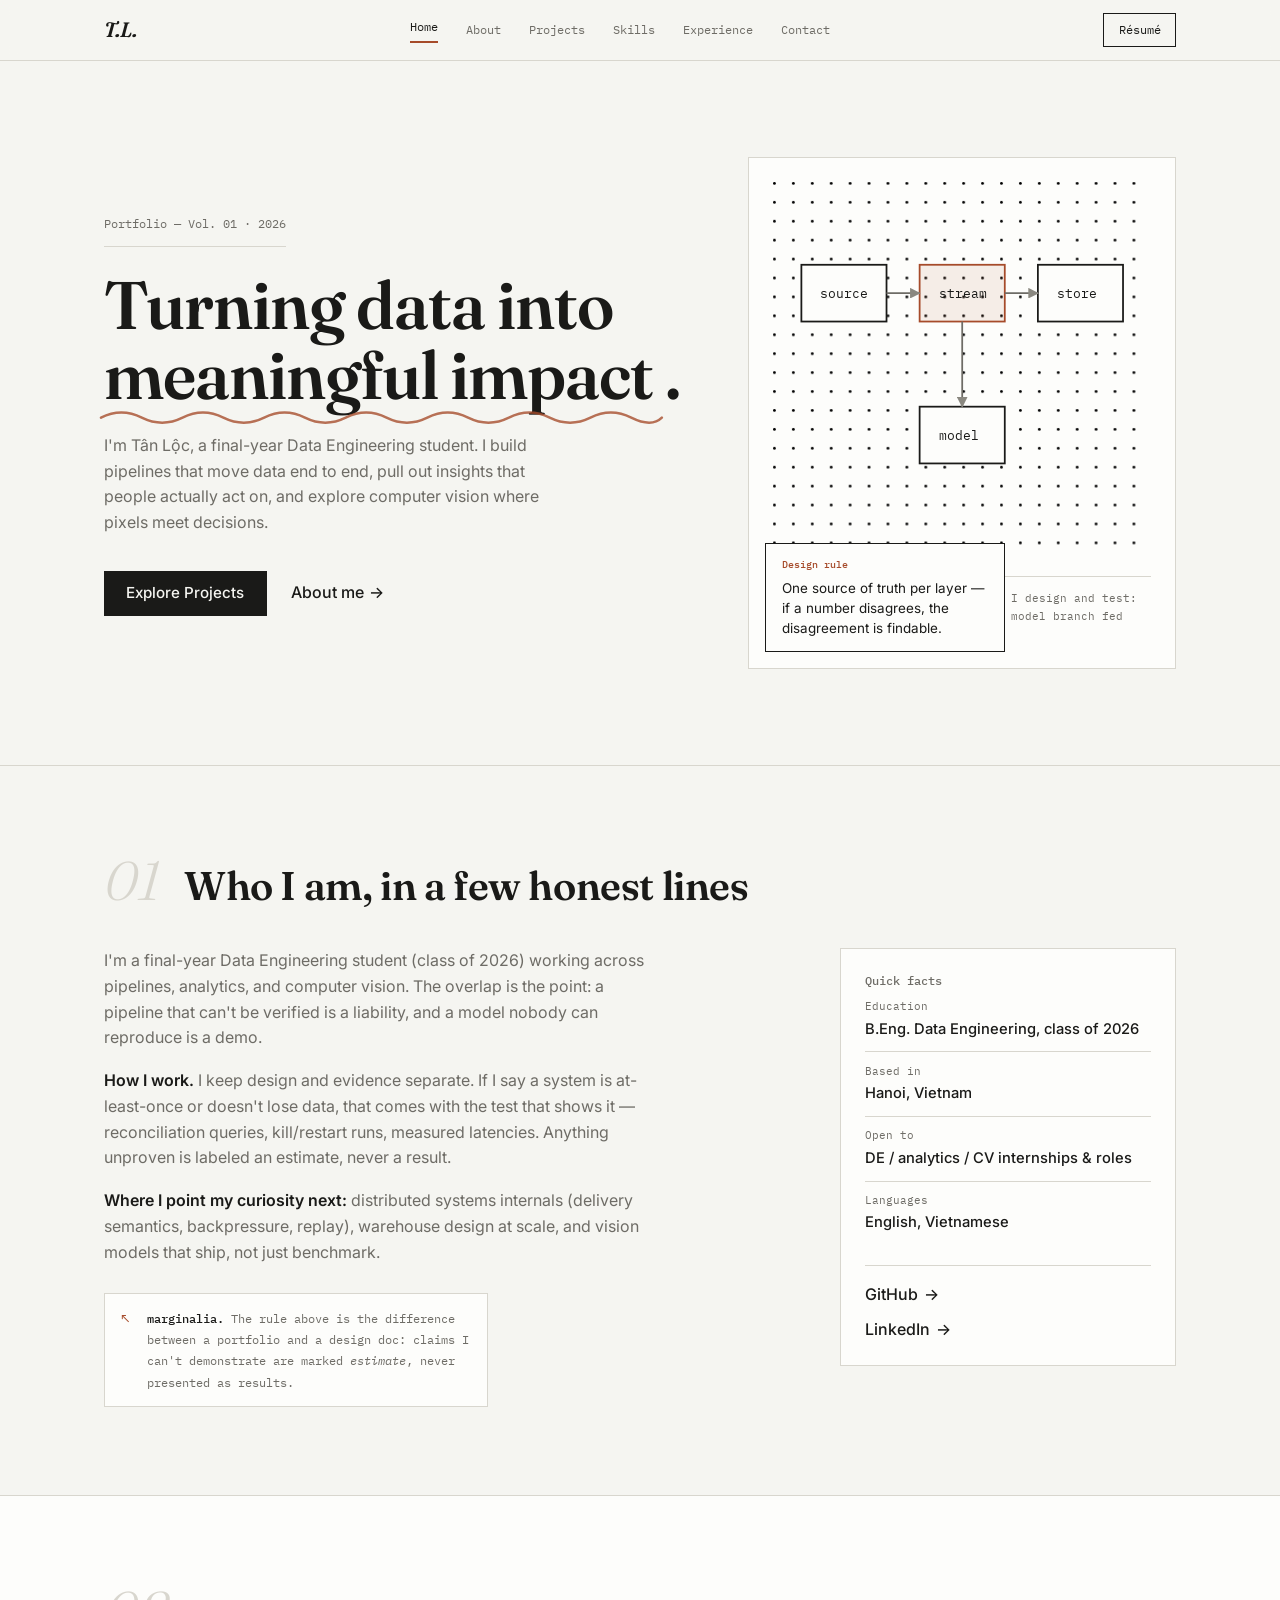
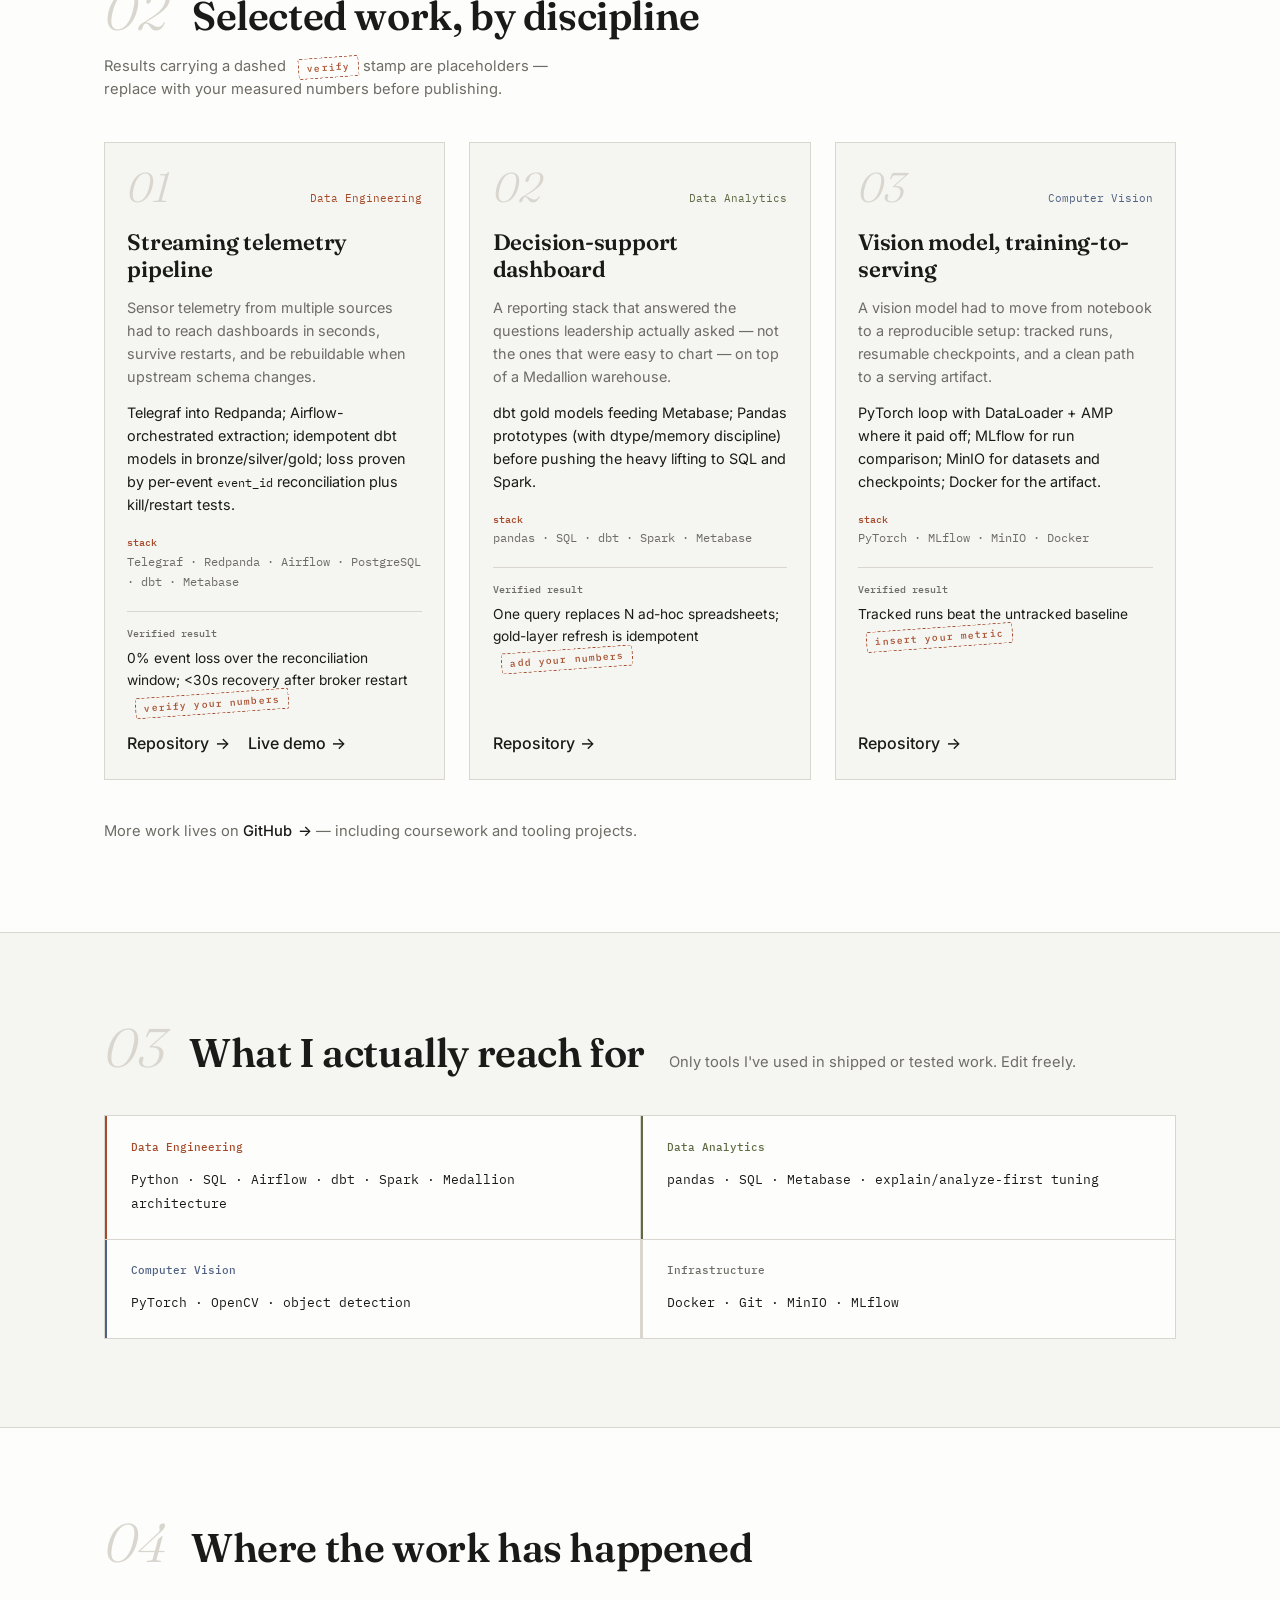
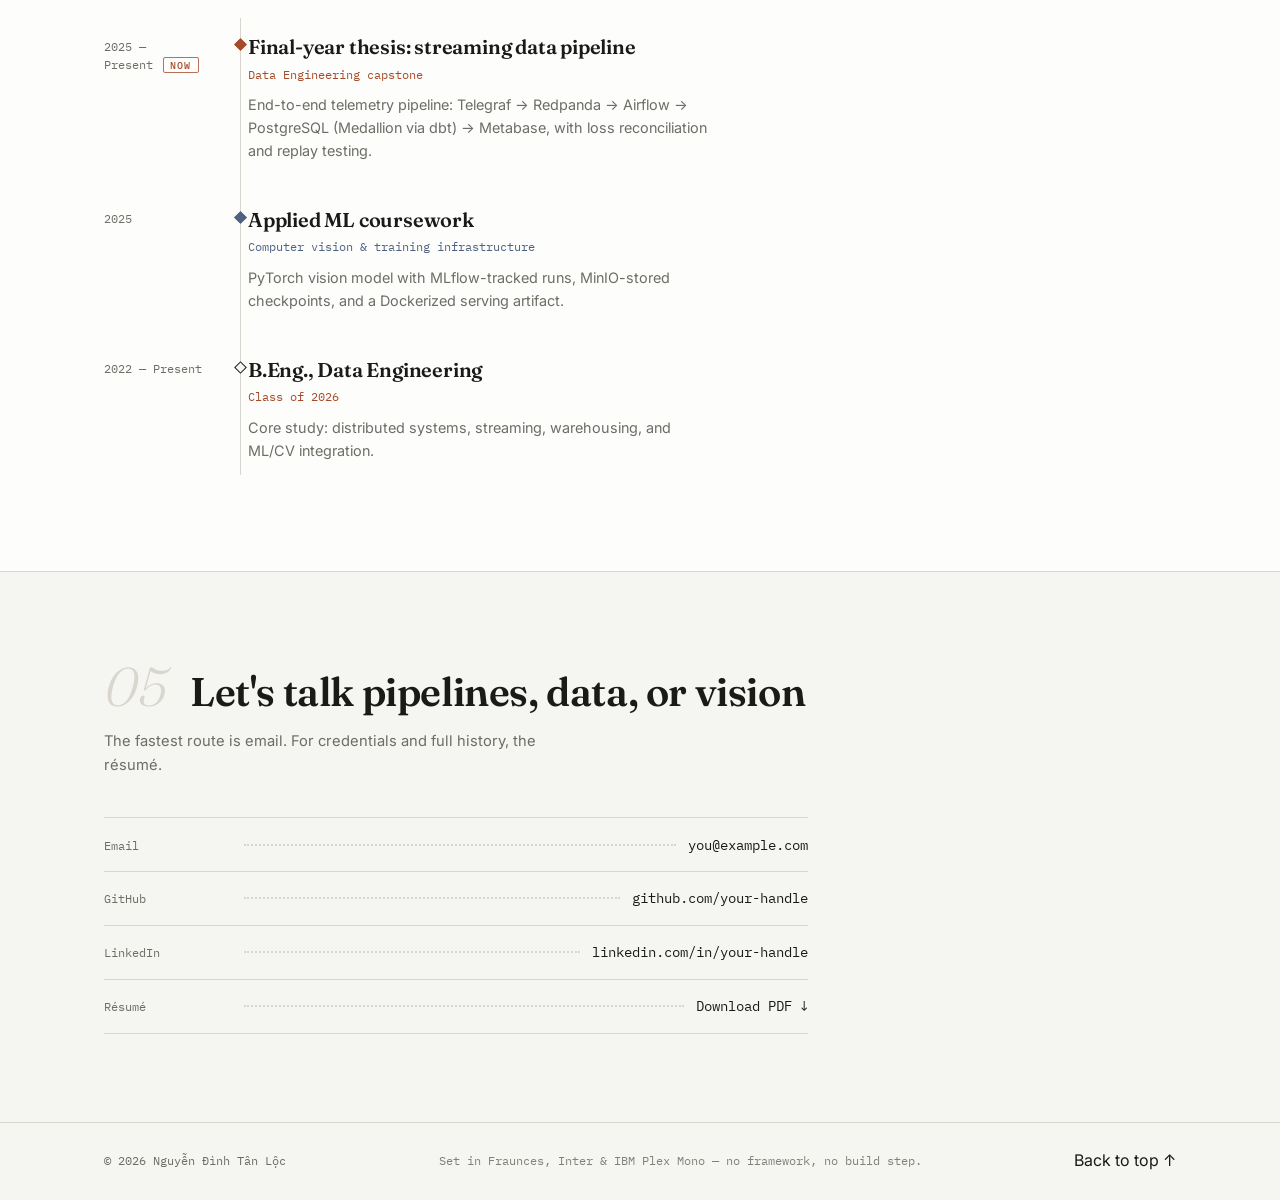
==== index.html @ 0a481ecb "Portfolio v1" ====
<!doctype html>
<html lang="en">
<head>
  <meta charset="utf-8">
  <meta name="viewport" content="width=device-width, initial-scale=1">
  <title>Tân Lộc — Data Engineering · Analytics · Computer Vision</title>
  <meta name="description" content="Nguyễn Đình Tân Lộc — final-year Data Engineering student building streaming pipelines, analytics, and computer-vision work. Selected projects, capabilities, and contact.">
  <meta property="og:title" content="Tân Lộc — Data Engineering · Analytics · Computer Vision">
  <meta property="og:description" content="Final-year Data Engineering portfolio: streaming pipelines, analytics, computer vision.">
  <meta property="og:type" content="website">
  <meta name="theme-color" content="#F4F4F0">
  <!-- canonical + real OG URL: add once deployed at the final domain -->
  <link rel="preconnect" href="https://fonts.googleapis.com">
  <link rel="preconnect" href="https://fonts.gstatic.com" crossorigin>
  <link href="https://fonts.googleapis.com/css2?family=Fraunces:ital,opsz,wght@0,9..144,400;0,9..144,600;1,9..144,400&family=Inter:wght@400;500&family=IBM+Plex+Mono:ital,wght@0,400;0,500;1,400&display=swap" rel="stylesheet">
  <link rel="stylesheet" href="styles.css">
</head>
<body>
  <a class="skip" href="#home">Skip to content</a>

  <!-- ============ NAV ============ -->
  <header class="nav" id="top">
    <div class="nav-inner">
      <a class="monogram" href="#home">T.L.</a>
      <button class="nav-toggle" aria-expanded="false" aria-controls="nav-menu" aria-label="Menu">
        <span class="nav-toggle-bar"></span>
        <span class="nav-toggle-bar"></span>
      </button>
      <nav id="nav-menu" aria-label="Primary">
        <a href="#home" class="nav-link is-active" data-spy>Home</a>
        <a href="#about" class="nav-link" data-spy>About</a>
        <a href="#projects" class="nav-link" data-spy>Projects</a>
        <a href="#skills" class="nav-link" data-spy>Skills</a>
        <a href="#experience" class="nav-link" data-spy>Experience</a>
        <a href="#contact" class="nav-link" data-spy>Contact</a>
      </nav>
      <!-- TODO: replace with the real CV file (e.g. assets/cv.pdf) -->
      <a class="btn-resume" href="cv.pdf">Résumé</a>
    </div>
  </header>

  <main id="home">
    <!-- ============ HERO ============ -->
    <section class="hero" aria-labelledby="hero-title">
      <div class="container hero-grid">
        <div class="hero-text">
          <p class="hero-issue">Portfolio — Vol. 01 · 2026</p>
          <h1 id="hero-title">
            Turning data into
            <span class="squiggle">meaningful impact
              <svg viewBox="0 0 220 8" preserveAspectRatio="none" aria-hidden="true">
                <path vector-effect="non-scaling-stroke" d="M0 5 Q 8 1, 16 5 T 32 5 T 48 5 T 64 5 T 80 5 T 96 5 T 112 5 T 128 5 T 144 5 T 160 5 T 176 5 T 192 5 T 208 5 T 220 5"/>
              </svg>
            </span>.
          </h1>
          <p class="hero-lede">
            I'm Tân Lộc, a final-year Data Engineering student. I build pipelines that move
            data end to end, pull out insights that people actually act on, and explore
            computer vision where pixels meet decisions.
          </p>
          <div class="hero-cta">
            <a class="btn-primary" href="#projects">Explore Projects</a>
            <a class="link-arrow" href="#about">About me <span aria-hidden="true">→</span></a>
          </div>
        </div>

        <!-- Editorial visual: restrained data-lab motif (pure CSS/SVG, no fake photos) -->
        <figure class="hero-visual" aria-label="Abstract pipeline motif: source, stream, and warehouse">
          <svg class="hero-motif" viewBox="0 0 320 320" aria-hidden="true">
            <defs>
              <marker id="hero-arrow" viewBox="0 0 10 10" refX="9" refY="5" markerWidth="6" markerHeight="6" orient="auto-start-reverse">
                <path d="M0,0 L10,5 L0,10 z" fill="#8A8880"/>
              </marker>
            </defs>
            <!-- dot grid -->
            <g>
              <pattern id="dotgrid" width="16" height="16" patternUnits="userSpaceOnUse">
                <circle cx="1.2" cy="1.2" r="1.2" class="dot"/>
              </pattern>
              <rect x="0" y="0" width="320" height="320" fill="url(#dotgrid)"/>
            </g>
            <!-- pipeline -->
            <g>
              <rect class="pipe-node" x="24"  y="70"  width="72" height="48"/>
              <text class="pipe-label" x="40" y="98">source</text>

              <rect class="pipe-node pipe-node-acc" x="124" y="70" width="72" height="48"/>
              <text class="pipe-label" x="140" y="98">stream</text>

              <rect class="pipe-node" x="224" y="70"  width="72" height="48"/>
              <text class="pipe-label" x="240" y="98">store</text>

              <path class="pipe-line" d="M96 94 H124"/>
              <path class="pipe-line" d="M196 94 H224"/>

              <rect class="pipe-node" x="124" y="190" width="72" height="48"/>
              <text class="pipe-label" x="140" y="218">model</text>
              <path class="pipe-line" d="M160 118 V190"/>
            </g>
          </svg>

          <!-- floating note -->
          <div class="hero-note" role="note" aria-label="Design principle">
            <p class="hero-note-label">Design rule</p>
            <p class="hero-note-text">One source of truth per layer — if a number disagrees, the disagreement is findable.</p>
          </div>
          <figcaption class="figcap">
            <span class="fig-label">fig. 01</span> — representative pipeline I design and test: source → stream → store, with the model branch fed from the stream.
          </figcaption>
        </figure>
      </div>
    </section>

    <!-- ============ ABOUT ============ -->
    <section class="section about" id="about" aria-labelledby="about-title">
      <div class="container">
        <div class="section-head">
          <p class="section-index">01</p>
          <h2 id="about-title" class="section-title">Who I am, in a few honest lines</h2>
        </div>
        <div class="about-grid">
          <div class="about-copy">
            <p>
              I'm a final-year Data Engineering student (class of 2026) working across
              pipelines, analytics, and computer vision. The overlap is the point: a
              pipeline that can't be verified is a liability, and a model nobody can
              reproduce is a demo.
            </p>
            <p>
              <strong>How I work.</strong> I keep design and evidence separate. If I say
              a system is at-least-once or doesn't lose data, that comes with the test
              that shows it — reconciliation queries, kill/restart runs, measured
              latencies. Anything unproven is labeled an estimate, never a result.
            </p>
            <p>
              <strong>Where I point my curiosity next:</strong> distributed systems
              internals (delivery semantics, backpressure, replay), warehouse design at
              scale, and vision models that ship, not just benchmark.
            </p>
            <div class="margin-note" role="note">
              <p>
                <span class="note-label">marginalia.</span> The rule above is the
                difference between a portfolio and a design doc: claims I can't
                demonstrate are marked <em>estimate</em>, never presented as results.
              </p>
            </div>
          </div>
          <aside class="about-meta" aria-label="Quick facts">
            <h3 class="meta-title">Quick facts</h3>
            <dl class="facts">
              <div><dt>Education</dt><dd>B.Eng. Data Engineering, class of 2026</dd></div>
              <div><dt>Based in</dt><dd>Hanoi, Vietnam</dd></div>
              <div><dt>Open to</dt><dd>DE / analytics / CV internships &amp; roles</dd></div>
              <div><dt>Languages</dt><dd>English, Vietnamese</dd></div>
            </dl>
            <div class="meta-links">
              <!-- TODO: verified links only — remove any that aren't real -->
              <a class="link-arrow" href="https://github.com/your-handle" target="_blank" rel="noopener">GitHub <span aria-hidden="true">→</span></a>
              <a class="link-arrow" href="https://www.linkedin.com/in/your-handle" target="_blank" rel="noopener">LinkedIn <span aria-hidden="true">→</span></a>
            </div>
          </aside>
        </div>
      </div>
    </section>

    <!-- ============ PROJECTS ============ -->
    <section class="section projects" id="projects" aria-labelledby="projects-title">
      <div class="container">
        <div class="section-head">
          <p class="section-index">02</p>
          <h2 id="projects-title" class="section-title">Selected work, by discipline</h2>
          <p class="section-note">
            Results carrying a dashed <span class="stamp" role="note">verify</span>
            stamp are placeholders — replace with your measured numbers before
            publishing.
          </p>
        </div>

        <div class="project-grid">
          <!-- 01 — Data Engineering -->
          <article class="project project-de" aria-labelledby="p1-title">
            <header class="project-top">
              <span class="project-idx" aria-hidden="true">01</span>
              <span class="project-cat">Data Engineering</span>
            </header>
            <h3 id="p1-title" class="project-name">Streaming telemetry pipeline</h3>
            <p class="project-problem">
              Sensor telemetry from multiple sources had to reach dashboards in seconds,
              survive restarts, and be rebuildable when upstream schema changes.
            </p>
            <p class="project-impl">
              Telegraf into Redpanda; Airflow-orchestrated extraction; idempotent dbt
              models in bronze/silver/gold; loss proven by per-event
              <code>event_id</code> reconciliation plus kill/restart tests.
            </p>
            <p class="project-tech" aria-label="Technologies">
              <span class="tech-label">stack</span>
              Telegraf · Redpanda · Airflow · PostgreSQL · dbt · Metabase
            </p>
            <p class="project-result">
              <span class="result-label">Verified result</span>
              0% event loss over the reconciliation window; &lt;30s recovery after broker
              restart<span class="stamp" role="note">verify your numbers</span>
            </p>
            <footer class="project-links">
              <a class="link-arrow" href="https://github.com/your-handle" target="_blank" rel="noopener">Repository <span aria-hidden="true">→</span></a>
              <!-- TODO: keep this only if a live demo actually exists -->
              <a class="link-arrow" href="#projects">Live demo <span aria-hidden="true">→</span></a>
            </footer>
          </article>

          <!-- 02 — Data Analytics -->
          <article class="project project-da" aria-labelledby="p2-title">
            <header class="project-top">
              <span class="project-idx" aria-hidden="true">02</span>
              <span class="project-cat">Data Analytics</span>
            </header>
            <h3 id="p2-title" class="project-name">Decision-support dashboard</h3>
            <p class="project-problem">
              A reporting stack that answered the questions leadership actually asked —
              not the ones that were easy to chart — on top of a Medallion warehouse.
            </p>
            <p class="project-impl">
              dbt gold models feeding Metabase; Pandas prototypes (with dtype/memory
              discipline) before pushing the heavy lifting to SQL and Spark.
            </p>
            <p class="project-tech" aria-label="Technologies">
              <span class="tech-label">stack</span>
              pandas · SQL · dbt · Spark · Metabase
            </p>
            <p class="project-result">
              <span class="result-label">Verified result</span>
              One query replaces N ad-hoc spreadsheets; gold-layer refresh is idempotent
              <span class="stamp" role="note">add your numbers</span>
            </p>
            <footer class="project-links">
              <a class="link-arrow" href="https://github.com/your-handle" target="_blank" rel="noopener">Repository <span aria-hidden="true">→</span></a>
            </footer>
          </article>

          <!-- 03 — Computer Vision -->
          <article class="project project-cv" aria-labelledby="p3-title">
            <header class="project-top">
              <span class="project-idx" aria-hidden="true">03</span>
              <span class="project-cat">Computer Vision</span>
            </header>
            <h3 id="p3-title" class="project-name">Vision model, training-to-serving</h3>
            <p class="project-problem">
              A vision model had to move from notebook to a reproducible setup: tracked
              runs, resumable checkpoints, and a clean path to a serving artifact.
            </p>
            <p class="project-impl">
              PyTorch loop with DataLoader + AMP where it paid off; MLflow for run
              comparison; MinIO for datasets and checkpoints; Docker for the artifact.
            </p>
            <p class="project-tech" aria-label="Technologies">
              <span class="tech-label">stack</span>
              PyTorch · MLflow · MinIO · Docker
            </p>
            <p class="project-result">
              <span class="result-label">Verified result</span>
              Tracked runs beat the untracked baseline<span class="stamp" role="note">insert your metric</span>
            </p>
            <footer class="project-links">
              <a class="link-arrow" href="https://github.com/your-handle" target="_blank" rel="noopener">Repository <span aria-hidden="true">→</span></a>
            </footer>
          </article>
        </div>

        <p class="projects-more">
          More work lives on
          <a class="link-arrow" href="https://github.com/your-handle" target="_blank" rel="noopener">GitHub <span aria-hidden="true">→</span></a>
          — including coursework and tooling projects.
        </p>
      </div>
    </section>

    <!-- ============ SKILLS ============ -->
    <section class="section skills" id="skills" aria-labelledby="skills-title">
      <div class="container">
        <div class="section-head">
          <p class="section-index">03</p>
          <h2 id="skills-title" class="section-title">What I actually reach for</h2>
          <p class="section-note skills-note">Only tools I've used in shipped or tested work. Edit freely.</p>
        </div>

        <div class="skill-groups">
          <div class="skill-group skill-de">
            <h3 class="skill-cat">Data Engineering</h3>
            <p class="skill-list">Python · SQL · Airflow · dbt · Spark · Medallion architecture</p>
          </div>
          <div class="skill-group skill-da">
            <h3 class="skill-cat">Data Analytics</h3>
            <p class="skill-list">pandas · SQL · Metabase · explain/analyze-first tuning</p>
          </div>
          <div class="skill-group skill-cv">
            <h3 class="skill-cat">Computer Vision</h3>
            <p class="skill-list">PyTorch · OpenCV · object detection</p>
          </div>
          <div class="skill-group">
            <h3 class="skill-cat">Infrastructure</h3>
            <p class="skill-list">Docker · Git · MinIO · MLflow</p>
          </div>
        </div>
      </div>
    </section>

    <!-- ============ EXPERIENCE ============ -->
    <section class="section experience" id="experience" aria-labelledby="experience-title">
      <div class="container">
        <div class="section-head">
          <p class="section-index">04</p>
          <h2 id="experience-title" class="section-title">Where the work has happened</h2>
        </div>

        <ol class="timeline">
          <!-- TODO: keep only entries that are true; add missing ones -->
          <li class="timeline-item is-now tl-de">
            <div class="timeline-date">2025 — Present<span class="now-label" aria-label="current">now</span></div>
            <div class="timeline-body">
              <h3 class="timeline-title">Final-year thesis: streaming data pipeline</h3>
              <p class="timeline-org">Data Engineering capstone</p>
              <p class="timeline-desc">
                End-to-end telemetry pipeline: Telegraf → Redpanda → Airflow → PostgreSQL
                (Medallion via dbt) → Metabase, with loss reconciliation and replay testing.
              </p>
            </div>
          </li>
          <li class="timeline-item tl-cv">
            <div class="timeline-date">2025</div>
            <div class="timeline-body">
              <h3 class="timeline-title">Applied ML coursework</h3>
              <p class="timeline-org">Computer vision &amp; training infrastructure</p>
              <p class="timeline-desc">
                PyTorch vision model with MLflow-tracked runs, MinIO-stored checkpoints,
                and a Dockerized serving artifact.
              </p>
            </div>
          </li>
          <li class="timeline-item">
            <div class="timeline-date">2022 — Present</div>
            <div class="timeline-body">
              <h3 class="timeline-title">B.Eng., Data Engineering</h3>
              <p class="timeline-org">Class of 2026</p>
              <p class="timeline-desc">
                Core study: distributed systems, streaming, warehousing, and ML/CV
                integration.
              </p>
            </div>
          </li>
        </ol>
      </div>
    </section>

    <!-- ============ CONTACT ============ -->
    <section class="section contact" id="contact" aria-labelledby="contact-title">
      <div class="container">
        <div class="section-head">
          <p class="section-index">05</p>
          <h2 id="contact-title" class="section-title">Let's talk pipelines, data, or vision</h2>
          <p class="section-note">The fastest route is email. For credentials and full history, the résumé.</p>
        </div>

        <div class="contact-lines">
          <!-- TODO: replace with verified destinations only -->
          <a class="contact-line" href="mailto:you@example.com">
            <span class="contact-key">Email</span>
            <span class="dots" aria-hidden="true"></span>
            <span class="contact-val">you@example.com</span>
          </a>
          <a class="contact-line" href="https://github.com/your-handle" target="_blank" rel="noopener">
            <span class="contact-key">GitHub</span>
            <span class="dots" aria-hidden="true"></span>
            <span class="contact-val">github.com/your-handle</span>
          </a>
          <a class="contact-line" href="https://www.linkedin.com/in/your-handle" target="_blank" rel="noopener">
            <span class="contact-key">LinkedIn</span>
            <span class="dots" aria-hidden="true"></span>
            <span class="contact-val">linkedin.com/in/your-handle</span>
          </a>
          <a class="contact-line" href="cv.pdf">
            <span class="contact-key">Résumé</span>
            <span class="dots" aria-hidden="true"></span>
            <span class="contact-val">Download PDF ↓</span>
          </a>
        </div>
      </div>
    </section>
  </main>

  <footer class="footer">
    <div class="container footer-inner">
      <p>© <span class="js-year">2026</span> Nguyễn Đình Tân Lộc</p>
      <p class="footer-meta">Set in Fraunces, Inter &amp; IBM Plex Mono — no framework, no build step.</p>
      <a class="footer-top" href="#top">Back to top ↑</a>
    </div>
  </footer>

  <script src="main.js" defer></script>
</body>
</html>
---- styles.css ----
/* ============================================================
   personal-portfolio — "indie technical journal" system
   Cool paper, one burnt-sienna accent, hairline structure,
   hand-drawn marginalia (squiggle underline, fig captions,
   margin notes, dashed verify-stamps).
   Fraunces display + Inter body + IBM Plex Mono labels.
   Zero border-radius, zero shadows, zero pill tags.
   ============================================================ */

:root {
  color-scheme: light;

  /* Palette */
  --paper: #f5f5f1;
  --surface: #fdfdfb;
  --ink: #1a1a18;
  --muted: #6e6c66;
  --hairline: #d8d6ce;
  --hairline-soft: #e6e5de;
  --accent: #a64b2a; /* burnt sienna — the only color on the page */
  --accent-soft: rgba(166, 75, 42, 0.78);

  /* Per-discipline accents (used sparingly, on their own sections) */
  --de: #a64b2a; /* data engineering — burnt sienna */
  --da: #5e6b44; /* data analytics — darkened olive (AA on paper) */
  --cv: #4f6284; /* computer vision — darkened slate (AA on paper) */

  /* Type */
  --font-display: "Fraunces", Georgia, "Times New Roman", serif;
  --font-body: "Inter", -apple-system, "Segoe UI", Helvetica, Arial, sans-serif;
  --font-mono: "IBM Plex Mono", ui-monospace, "SF Mono", Menlo, monospace;

  /* Composition */
  --container: 72rem;
  --pad-x: clamp(1.25rem, 4vw, 2.5rem);
}

/* ---------- base ---------- */
*,
*::before,
*::after { box-sizing: border-box; margin: 0; }

html { scroll-behavior: smooth; }

body {
  background: var(--paper);
  color: var(--ink);
  font-family: var(--font-body);
  font-size: 16px;
  line-height: 1.6;
  -webkit-font-smoothing: antialiased;
}

img, svg { display: block; max-width: 100%; }
a { color: inherit; text-decoration: none; }
button { font: inherit; color: inherit; background: none; border: none; cursor: pointer; }

:focus-visible {
  outline: 2px solid var(--accent);
  outline-offset: 3px;
}

::selection { background: var(--accent); color: var(--surface); }

/* anchors clear the sticky nav */
section[id],
main { scroll-margin-top: 4.5rem; }

.container {
  max-width: var(--container);
  margin-inline: auto;
  padding-inline: var(--pad-x);
}

.skip {
  position: absolute;
  top: -100px;
  left: 1rem;
  z-index: 100;
  padding: 0.5rem 1rem;
  background: var(--ink);
  color: var(--paper);
  font-family: var(--font-mono);
  font-size: 0.8rem;
  transition: top 0.2s ease;
}
.skip:focus { top: 1rem; }

/* ---------- shared bits ---------- */
.section {
  border-top: 1px solid var(--hairline);
  padding-block: clamp(3.5rem, 7vw, 5.5rem);
}

.section-head {
  display: flex;
  flex-wrap: wrap;
  align-items: baseline;
  column-gap: 1.5rem;
  row-gap: 1rem;
  margin-bottom: 2.5rem;
}

.section-index {
  font-family: var(--font-display);
  font-style: italic;
  font-weight: 300;
  font-size: clamp(2.2rem, 5vw, 3.4rem);
  line-height: 1;
  color: var(--hairline);
}

.section-title {
  font-family: var(--font-display);
  font-weight: 600;
  font-size: clamp(1.7rem, 4vw, 2.5rem);
  letter-spacing: -0.01em;
  line-height: 1.1;
  max-width: 24ch;
}

.section-note {
  margin-top: 0.9rem;
  color: var(--muted);
  font-size: 0.92rem;
  max-width: 52ch;
}

.section-head p.section-note { margin-top: 0; } /* when note sits inside head */

code {
  font-family: var(--font-mono);
  font-size: 0.82em;
  color: var(--ink);
}

/* links */
.link-arrow {
  display: inline-flex;
  align-items: center;
  gap: 0.35rem;
  font-weight: 500;
  color: var(--ink);
}

.link-arrow span {
  transition: transform 0.18s ease, color 0.18s ease;
}

.link-arrow:hover { color: var(--accent); }
.link-arrow:hover span { transform: translateX(4px); color: var(--accent); }

.btn-primary {
  display: inline-block;
  font-weight: 500;
  font-size: 0.95rem;
  padding: 0.65rem 1.4rem;
  background: var(--ink);
  color: var(--paper);
  transition: background 0.15s ease, transform 0.15s ease;
}

.btn-primary:hover {
  background: var(--accent);
  transform: translateY(-1px);
}

/* ---------- nav ---------- */
.nav {
  position: sticky;
  top: 0;
  z-index: 50;
  background: rgba(245, 245, 241, 0.9);
  backdrop-filter: blur(8px);
  border-bottom: 1px solid var(--hairline);
}

.nav-inner {
  max-width: var(--container);
  margin-inline: auto;
  padding-inline: var(--pad-x);
  display: flex;
  align-items: center;
  gap: 1.5rem;
  height: 3.75rem;
}

.monogram {
  font-family: var(--font-display);
  font-style: italic;
  font-weight: 600;
  font-size: 1.3rem;
}

.monogram:hover { color: var(--accent); }

.nav-toggle { display: none; }

#nav-menu {
  display: flex;
  align-items: center;
  gap: 1.75rem;
  margin-inline: auto;
}

.nav-link {
  font-family: var(--font-mono);
  font-size: 0.78rem;
  color: var(--muted);
  padding-block: 0.4rem;
  transition: color 0.15s ease;
}

.nav-link:hover { color: var(--ink); }

.nav-link.is-active { color: var(--ink); }

.nav-link.is-active::after {
  content: "";
  display: block;
  height: 1.5px;
  margin-top: 0.25rem;
  background: var(--accent);
}

.btn-resume {
  font-family: var(--font-mono);
  font-size: 0.78rem;
  border: 1.5px solid var(--ink);
  padding: 0.35rem 0.9rem;
  transition: background 0.15s ease, color 0.15s ease, border-color 0.15s ease;
}

.btn-resume:hover {
  background: var(--ink);
  color: var(--paper);
}

/* ---------- annotation layer (hand-drawn marginalia) ---------- */
/* wavy underline beneath a phrase */
.squiggle { position: relative; display: inline; }

.squiggle > svg {
  position: absolute;
  left: -0.05em;
  right: -0.05em;
  bottom: -0.14em;
  width: 104%;
  height: 0.3em;
  overflow: visible;
}

.squiggle path {
  fill: none;
  stroke: var(--accent-soft);
  stroke-width: 2.5;
  stroke-linecap: round;
}

/* figure captions */
.figcap {
  font-family: var(--font-mono);
  font-size: 0.68rem;
  color: var(--muted);
  border-top: 1px solid var(--hairline);
  margin-top: 1rem;
  padding-top: 0.7rem;
  line-height: 1.7;
}

.figcap .fig-label {
  color: var(--accent);
}

/* academic margin note */
.margin-note {
  position: relative;
  margin-top: 1.75rem;
  max-width: 24rem;
  background: var(--surface);
  border: 1px solid var(--hairline);
  padding: 0.85rem 1rem 0.85rem 2.6rem;
}

.margin-note::before {
  content: "↖";
  position: absolute;
  left: 1rem;
  top: 0.8rem;
  font-family: var(--font-mono);
  font-size: 0.9rem;
  color: var(--accent);
}

.margin-note p {
  font-family: var(--font-mono);
  font-size: 0.76rem;
  line-height: 1.75;
  color: var(--muted);
}

.margin-note .note-label {
  font-weight: 500;
  color: var(--ink);
}

/* dashed "verify" stamp */
.stamp {
  display: inline-block;
  font-family: var(--font-mono);
  font-size: 0.6rem;
  font-weight: 500;
  letter-spacing: 0.12em;
  text-transform: lowercase;
  color: var(--accent);
  border: 1.5px dashed var(--accent);
  border-radius: 2px;
  padding: 0.1rem 0.5rem;
  margin-left: 0.5rem;
  transform: rotate(-4deg);
  vertical-align: middle;
}

/* timeline markers take the color of the field that entry describes */
.timeline-item.tl-de::before {
  background: var(--de);
  border-color: var(--de);
}

.timeline-item.tl-cv::before {
  background: var(--cv);
  border-color: var(--cv);
}

.timeline-item.tl-de .timeline-org { color: var(--de); }
.timeline-item.tl-cv .timeline-org { color: var(--cv); }

.now-label {
  font-family: var(--font-mono);
  font-size: 0.6rem;
  font-weight: 500;
  letter-spacing: 0.12em;
  text-transform: uppercase;
  color: var(--accent);
  border: 1px solid var(--accent-soft);
  border-radius: 2px;
  padding: 0.05rem 0.4rem;
  margin-left: 0.6rem;
  vertical-align: 1px;
}

/* ---------- hero ---------- */
.hero {
  padding-block: clamp(3.5rem, 8vw, 6rem);
}

.hero-grid {
  display: grid;
  grid-template-columns: minmax(0, 1.15fr) minmax(0, 0.85fr);
  gap: clamp(2.5rem, 5vw, 4.5rem);
  align-items: center;
}

.hero-issue {
  font-family: var(--font-mono);
  font-size: 0.75rem;
  color: var(--muted);
  margin-bottom: 1.4rem;
  padding-bottom: 0.8rem;
  border-bottom: 1px solid var(--hairline);
  display: inline-block;
}

.hero-text h1 {
  font-family: var(--font-display);
  font-weight: 600;
  font-size: clamp(2.5rem, 6vw, 4.2rem);
  line-height: 1.05;
  letter-spacing: -0.015em;
  max-width: 14ch;
}

.hero-text h1 em {
  font-style: italic;
  font-weight: 400;
  color: var(--accent);
}

.hero-lede {
  margin-top: 1.4rem;
  max-width: 46ch;
  font-size: 1rem;
  color: var(--muted);
}

.hero-cta {
  margin-top: 2.2rem;
  display: flex;
  align-items: center;
  flex-wrap: wrap;
  gap: 1.5rem;
}

/* hero visual */
.hero-visual {
  position: relative;
  background: var(--surface);
  border: 1px solid var(--hairline);
  padding: 1.5rem;
}

.dot circle { fill: var(--hairline); }

.pipe-node {
  fill: var(--surface);
  stroke: var(--ink);
  stroke-width: 1.5;
}

.pipe-node-acc {
  fill: rgba(166, 75, 42, 0.09);
  stroke: var(--accent);
}

.pipe-label {
  font-family: var(--font-mono);
  font-size: 11px;
  fill: var(--ink);
}

.pipe-line {
  fill: none;
  stroke: var(--muted);
  stroke-width: 1.5;
  marker-end: url(#hero-arrow);
}

.hero-note {
  position: absolute;
  left: 1rem;
  bottom: 1rem;
  max-width: 15rem;
  background: var(--surface);
  border: 1px solid var(--ink);
  padding: 0.8rem 1rem;
}

.hero-note-label {
  font-family: var(--font-mono);
  font-size: 0.64rem;
  font-weight: 500;
  color: var(--accent);
}

.hero-note-text {
  margin-top: 0.3rem;
  font-size: 0.84rem;
  line-height: 1.5;
}

/* ---------- about ---------- */
.about-grid {
  display: grid;
  grid-template-columns: minmax(0, 1.5fr) minmax(0, 0.75fr);
  gap: clamp(2.5rem, 5vw, 4rem);
  align-items: start;
}

.about-copy p {
  max-width: 54ch;
  color: var(--muted);
}

.about-copy p + p { margin-top: 1.1rem; }

.about-copy strong {
  color: var(--ink);
  font-weight: 600;
}

.about-meta {
  border: 1px solid var(--hairline);
  background: var(--surface);
  padding: 1.4rem 1.5rem;
}

.meta-title {
  font-family: var(--font-mono);
  font-size: 0.72rem;
  font-weight: 500;
  color: var(--muted);
  margin-bottom: 0.5rem;
}

.facts div {
  border-top: 1px solid var(--hairline);
  padding: 0.65rem 0;
}

.facts div:first-of-type { border-top: none; padding-top: 0; }

.facts dt {
  font-family: var(--font-mono);
  font-size: 0.66rem;
  color: var(--muted);
}

.facts dd {
  margin: 0.15rem 0 0;
  font-weight: 500;
  font-size: 0.92rem;
}

.meta-links {
  margin-top: 1.2rem;
  display: grid;
  gap: 0.6rem;
  border-top: 1px solid var(--hairline);
  padding-top: 1rem;
}

/* ---------- projects ---------- */
.projects { background: var(--surface); }

.project-grid {
  display: grid;
  grid-template-columns: repeat(3, minmax(0, 1fr));
  gap: 1.5rem;
}

.project {
  display: flex;
  flex-direction: column;
  background: var(--paper);
  border: 1px solid var(--hairline);
  padding: 1.5rem 1.4rem 1.4rem;
  transition: border-color 0.2s ease, transform 0.2s ease;
}

.project:hover {
  border-color: var(--ink);
  transform: translateY(-3px);
}

.project-top {
  display: flex;
  align-items: baseline;
  justify-content: space-between;
  gap: 1rem;
  margin-bottom: 1.3rem;
}

.project-idx {
  font-family: var(--font-display);
  font-style: italic;
  font-weight: 300;
  font-size: 2.6rem;
  line-height: 1;
  color: var(--hairline);
  transition: color 0.2s ease;
}

.project-cat {
  font-family: var(--font-mono);
  font-size: 0.7rem;
  color: var(--muted);
}

/* Per-discipline accents: category + hover border + index of each
   card take the color of the field it describes */
.project-de .project-cat { color: var(--de); }
.project-da .project-cat { color: var(--da); }
.project-cv .project-cat { color: var(--cv); }

.project-de:hover { border-color: var(--de); }
.project-da:hover { border-color: var(--da); }
.project-cv:hover { border-color: var(--cv); }

.project-de:hover .project-idx { color: var(--de); }
.project-da:hover .project-idx { color: var(--da); }
.project-cv:hover .project-idx { color: var(--cv); }

.project-name {
  font-family: var(--font-display);
  font-weight: 600;
  font-size: 1.4rem;
  line-height: 1.2;
  letter-spacing: -0.01em;
}

.project-problem {
  margin-top: 0.8rem;
  font-size: 0.9rem;
  color: var(--muted);
}

.project-impl {
  margin-top: 0.8rem;
  font-size: 0.9rem;
}

.project-tech {
  margin-top: 1.1rem;
  font-family: var(--font-mono);
  font-size: 0.72rem;
  color: var(--muted);
  line-height: 1.8;
}

.tech-label {
  display: block;
  font-size: 0.62rem;
  font-weight: 500;
  color: var(--accent);
}

.project-result {
  margin-top: 1.1rem;
  padding-top: 0.9rem;
  border-top: 1px solid var(--hairline);
  font-size: 0.86rem;
}

.result-label {
  display: block;
  font-family: var(--font-mono);
  font-size: 0.64rem;
  font-weight: 500;
  color: var(--muted);
  margin-bottom: 0.3rem;
}

.project-result em {
  font-style: italic;
  color: var(--accent);
  font-size: 0.8em;
}

.project-links {
  margin-top: auto;
  padding-top: 1.1rem;
  display: flex;
  flex-wrap: wrap;
  gap: 1.1rem;
}

.projects-more {
  margin-top: 2.5rem;
  color: var(--muted);
  font-size: 0.92rem;
}

.projects-more .link-arrow { color: var(--ink); font-weight: 500; }

/* ---------- skills ---------- */
.skill-groups {
  display: grid;
  grid-template-columns: 1fr 1fr;
  gap: 1px;
  background: var(--hairline);
  border: 1px solid var(--hairline);
}

.skill-group {
  background: var(--surface);
  padding: 1.4rem 1.5rem;
}

.skill-cat {
  font-family: var(--font-mono);
  font-size: 0.7rem;
  font-weight: 500;
  color: var(--muted);
  margin-bottom: 0.7rem;
}

.skill-group {
  border-left: 2px solid var(--hairline);
  transition: border-color 0.2s ease;
}

.skill-de { border-left-color: var(--de); }
.skill-da { border-left-color: var(--da); }
.skill-cv { border-left-color: var(--cv); }

.skill-de .skill-cat { color: var(--de); }
.skill-da .skill-cat { color: var(--da); }
.skill-cv .skill-cat { color: var(--cv); }

.skill-list {
  font-family: var(--font-mono);
  font-size: 0.8rem;
  color: var(--ink);
  line-height: 1.9;
}

/* ---------- experience ---------- */
.experience { background: var(--surface); }

.timeline {
  list-style: none;
  padding: 0;
  position: relative;
  max-width: 46rem;
}

.timeline::before {
  content: "";
  position: absolute;
  left: 8.5rem;
  top: 0.5rem;
  bottom: 0.5rem;
  width: 1px;
  background: var(--hairline);
}

.timeline-item {
  display: grid;
  grid-template-columns: 7rem 1fr;
  gap: 2rem;
  padding: 1.3rem 0;
  position: relative;
}

.timeline-item::before {
  content: "";
  position: absolute;
  left: calc(8.5rem - 4px);
  top: 1.85rem;
  width: 9px;
  height: 9px;
  background: var(--paper);
  border: 1.5px solid var(--ink);
  transform: rotate(45deg); /* square markers — not circles */
}

.timeline-date {
  font-family: var(--font-mono);
  font-size: 0.74rem;
  color: var(--muted);
  padding-top: 0.4rem;
}

.timeline-title {
  font-family: var(--font-display);
  font-weight: 600;
  font-size: 1.25rem;
  letter-spacing: -0.01em;
}

.timeline-org {
  margin-top: 0.15rem;
  font-family: var(--font-mono);
  font-size: 0.74rem;
  color: var(--accent);
}

.timeline-desc {
  margin-top: 0.55rem;
  font-size: 0.9rem;
  color: var(--muted);
  max-width: 52ch;
}

/* ---------- contact ---------- */
.contact-lines {
  max-width: 44rem;
  display: grid;
}

.contact-line {
  display: grid;
  grid-template-columns: 8rem 1fr auto;
  align-items: baseline;
  gap: 0.75rem;
  border-top: 1px solid var(--hairline);
  padding: 0.95rem 0;
  transition: background 0.15s ease;
}

.contact-line:last-child { border-bottom: 1px solid var(--hairline); }
.contact-line:hover { background: var(--surface); }

.contact-key {
  font-family: var(--font-mono);
  font-size: 0.72rem;
  color: var(--muted);
}

/* classic TOC dot leader */
.dots {
  border-bottom: 2px dotted var(--hairline);
  transform: translateY(-4px);
}

.contact-line:hover .dots { border-color: var(--accent); }

.contact-val {
  font-family: var(--font-mono);
  font-size: 0.88rem;
}

.contact-line:hover .contact-val { color: var(--accent); }

/* ---------- footer ---------- */
.footer {
  border-top: 1px solid var(--hairline);
  padding-block: 1.6rem;
}

.footer-inner {
  display: flex;
  align-items: center;
  justify-content: space-between;
  gap: 1rem;
  flex-wrap: wrap;
}

.footer p {
  font-family: var(--font-mono);
  font-size: 0.72rem;
  color: var(--muted);
}

.footer-meta { opacity: 0.85; }

.footer-top:hover { color: var(--accent); }

/* ---------- reveal (JS-off-safe, subtle) ---------- */
@media (prefers-reduced-motion: no-preference) {
  .reveal {
    opacity: 0;
    transform: translateY(12px);
    transition: opacity 0.5s ease, transform 0.5s ease;
  }

  .reveal.is-visible {
    opacity: 1;
    transform: none;
  }
}

/* ---------- responsive ---------- */
@media (max-width: 960px) {
  .hero-grid { grid-template-columns: 1fr; }
  .hero-visual { max-width: 32rem; }

  .about-grid { grid-template-columns: 1fr; }
  .about-meta { max-width: 26rem; }

  .project-grid { grid-template-columns: 1fr; }

  .skill-groups { grid-template-columns: 1fr; }

  .timeline::before { left: 6.5rem; }
  .timeline-item { grid-template-columns: 5.5rem 1fr; gap: 1.25rem; }
  .timeline-item::before { left: calc(6.5rem - 4px); }
}

@media (max-width: 640px) {
  .nav-inner { gap: 0.9rem; }

  .nav-toggle {
    display: inline-flex;
    flex-direction: column;
    gap: 5px;
    padding: 0.55rem;
    margin-left: auto;
  }

  .nav-toggle-bar {
    width: 18px;
    height: 1.5px;
    background: var(--ink);
    transition: transform 0.2s ease;
  }

  .nav-toggle[aria-expanded="true"] .nav-toggle-bar:nth-child(1) {
    transform: translateY(3.25px) rotate(45deg);
  }

  .nav-toggle[aria-expanded="true"] .nav-toggle-bar:nth-child(2) {
    transform: translateY(-3.25px) rotate(-45deg);
  }

  #nav-menu {
    position: absolute;
    top: 3.75rem;
    left: 0;
    right: 0;
    flex-direction: column;
    align-items: stretch;
    gap: 0;
    background: var(--surface);
    border-bottom: 1px solid var(--hairline);
    margin: 0;
    padding: 0.5rem var(--pad-x) 1rem;
    display: none;
  }

  #nav-menu.is-open { display: flex; }

  .nav-link {
    padding: 0.7rem 0;
    border-bottom: 1px solid var(--hairline);
  }

  .nav-link:last-of-type { border-bottom: none; }
  .nav-link.is-active::after { display: none; }

  .btn-resume { margin-left: auto; }

  .section-head { flex-direction: column; gap: 0.6rem; }
  .section-index { font-size: 2rem; }

  /* timeline: markers to the left edge, entries stacked */
  .timeline::before { left: 4px; }
  .timeline-item {
    grid-template-columns: 1fr;
    gap: 0.2rem;
    padding-left: 1.6rem;
  }
  .timeline-item::before { left: 0; top: 1rem; }
  .timeline-date { padding-top: 0; }

  .contact-line {
    grid-template-columns: 6rem 1fr auto;
  }
}
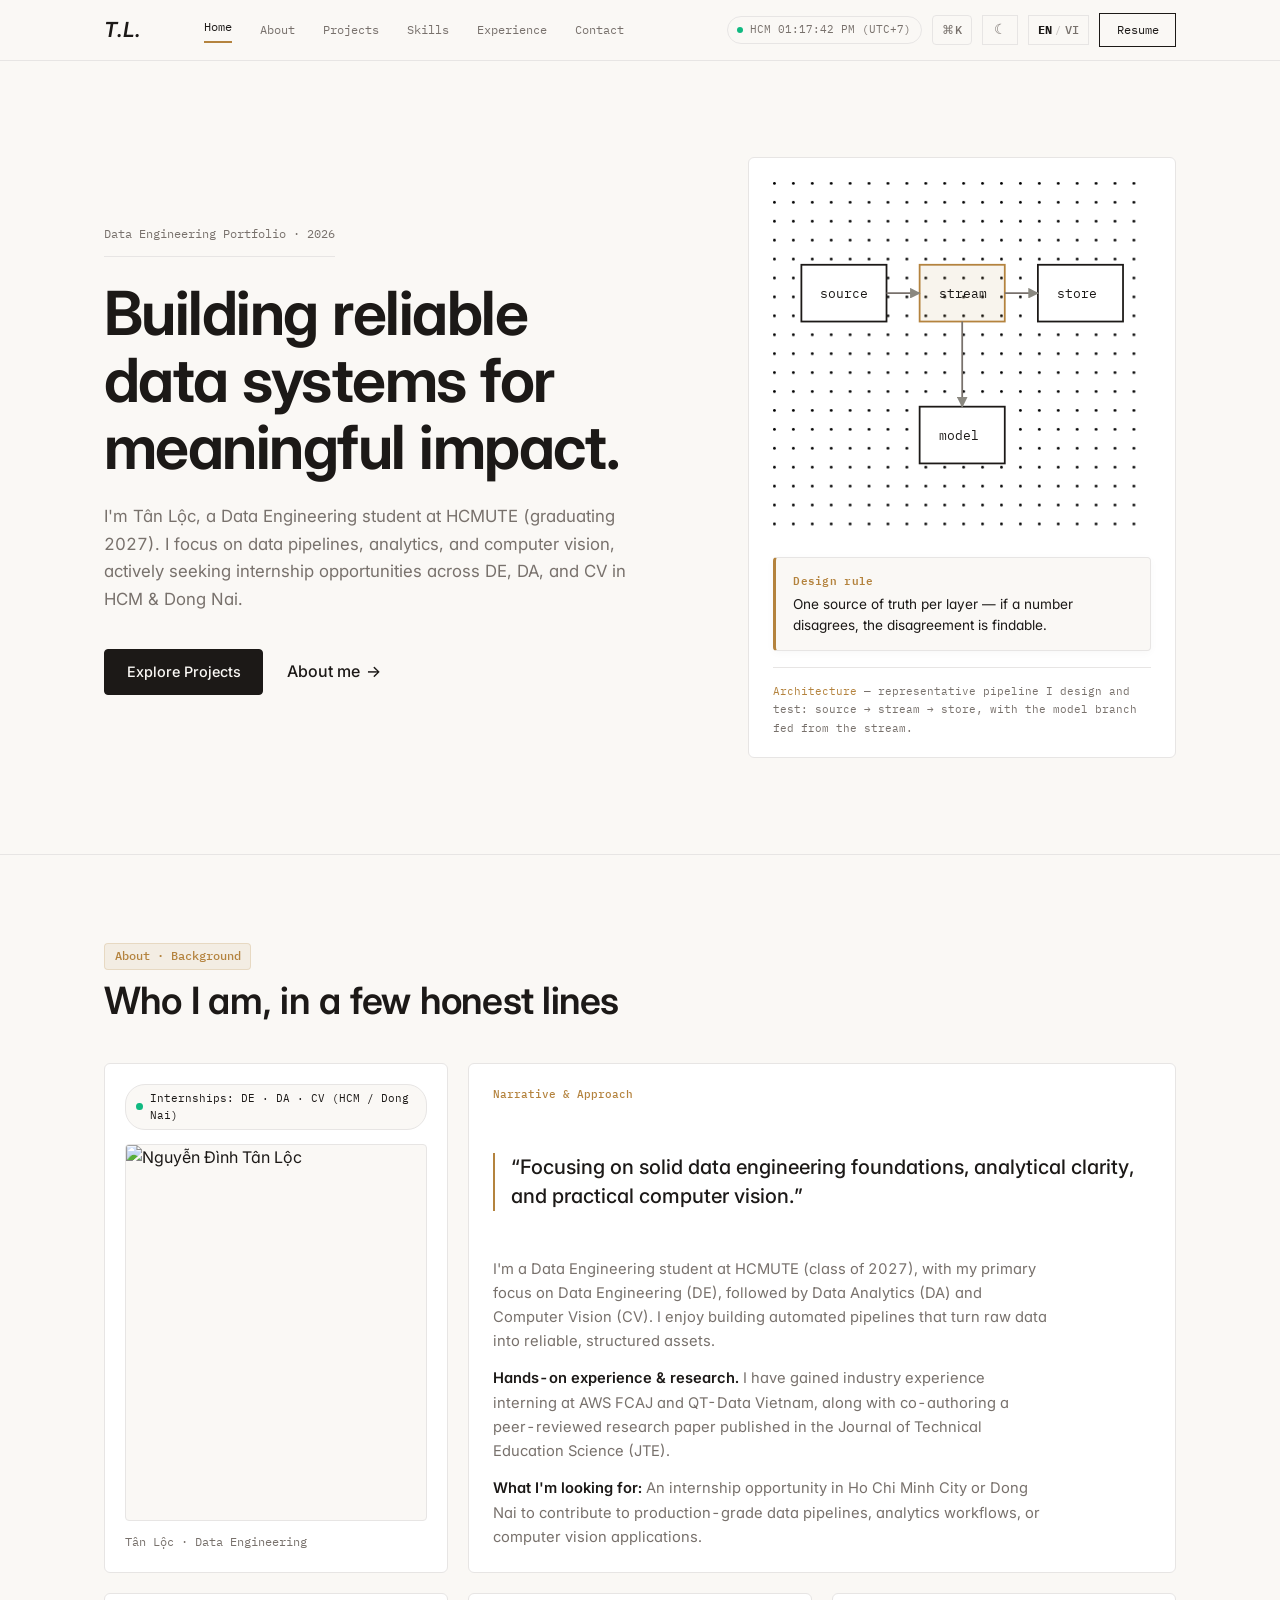
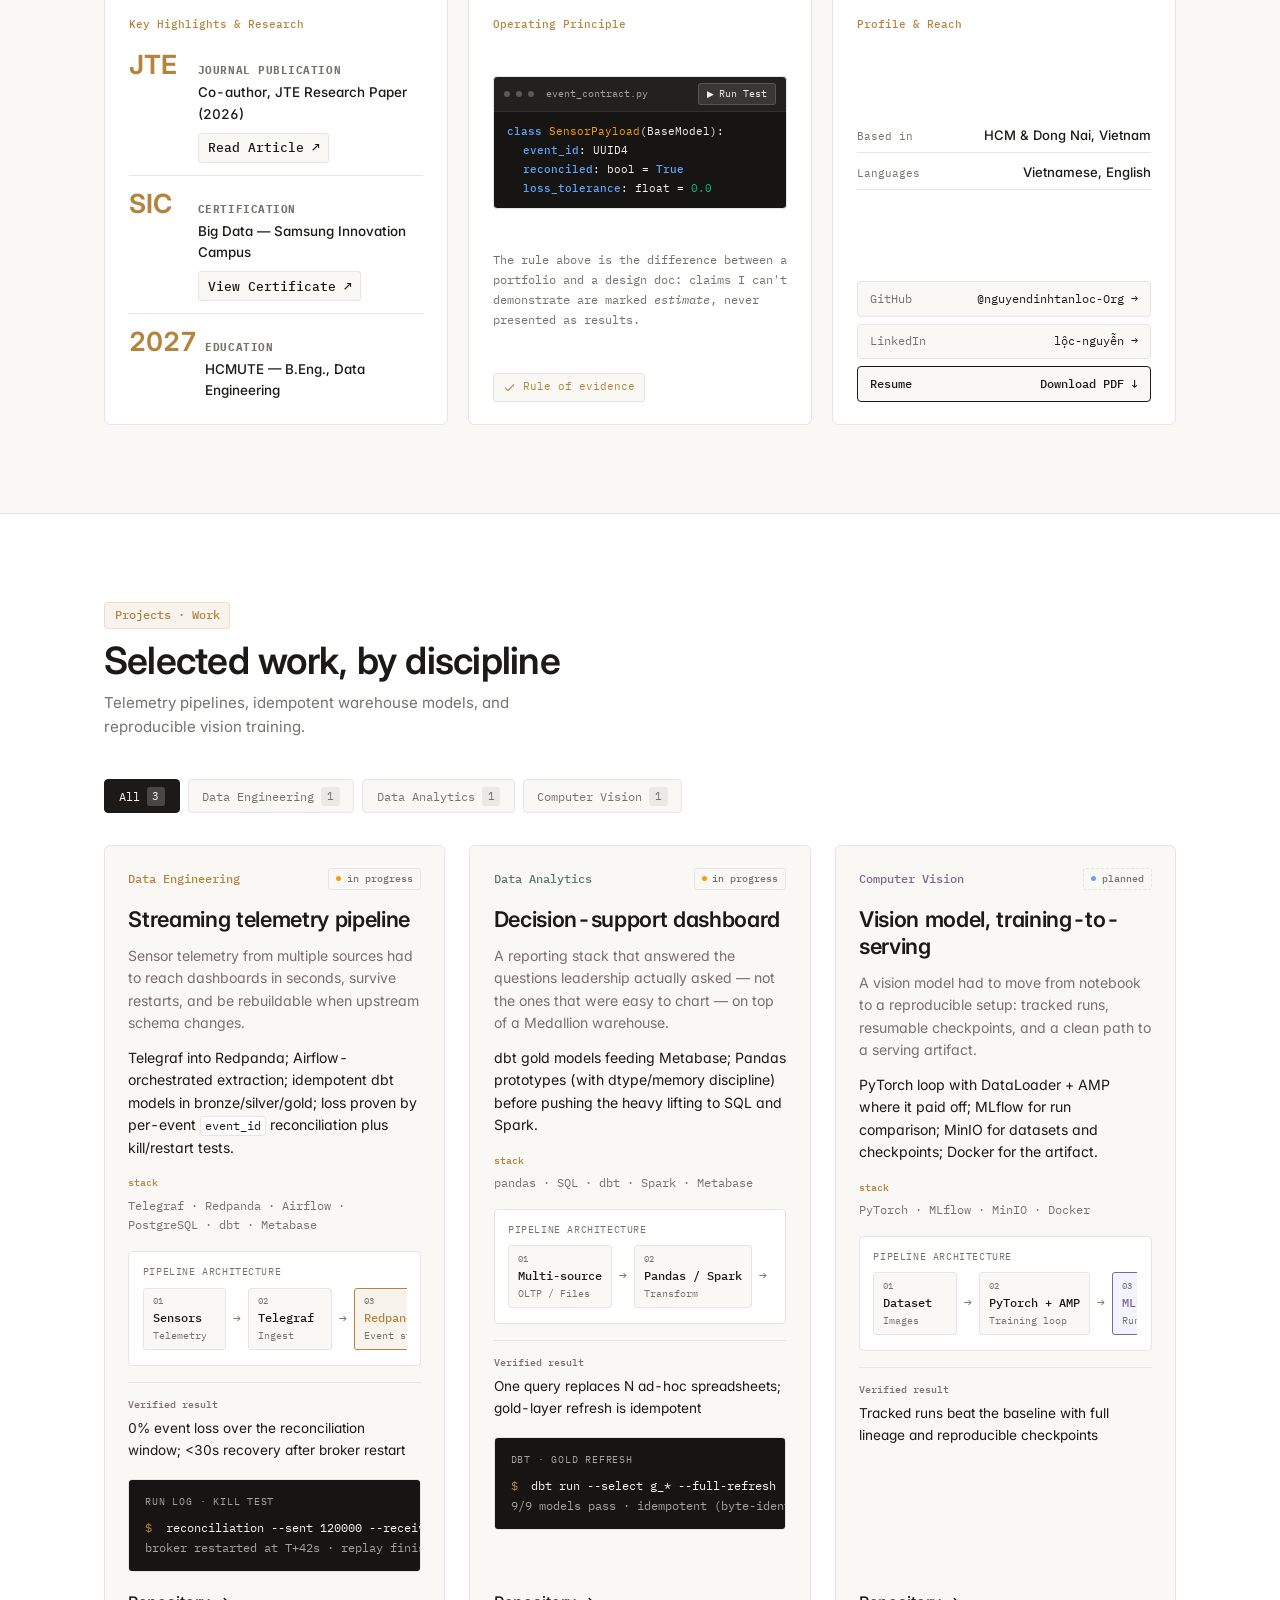
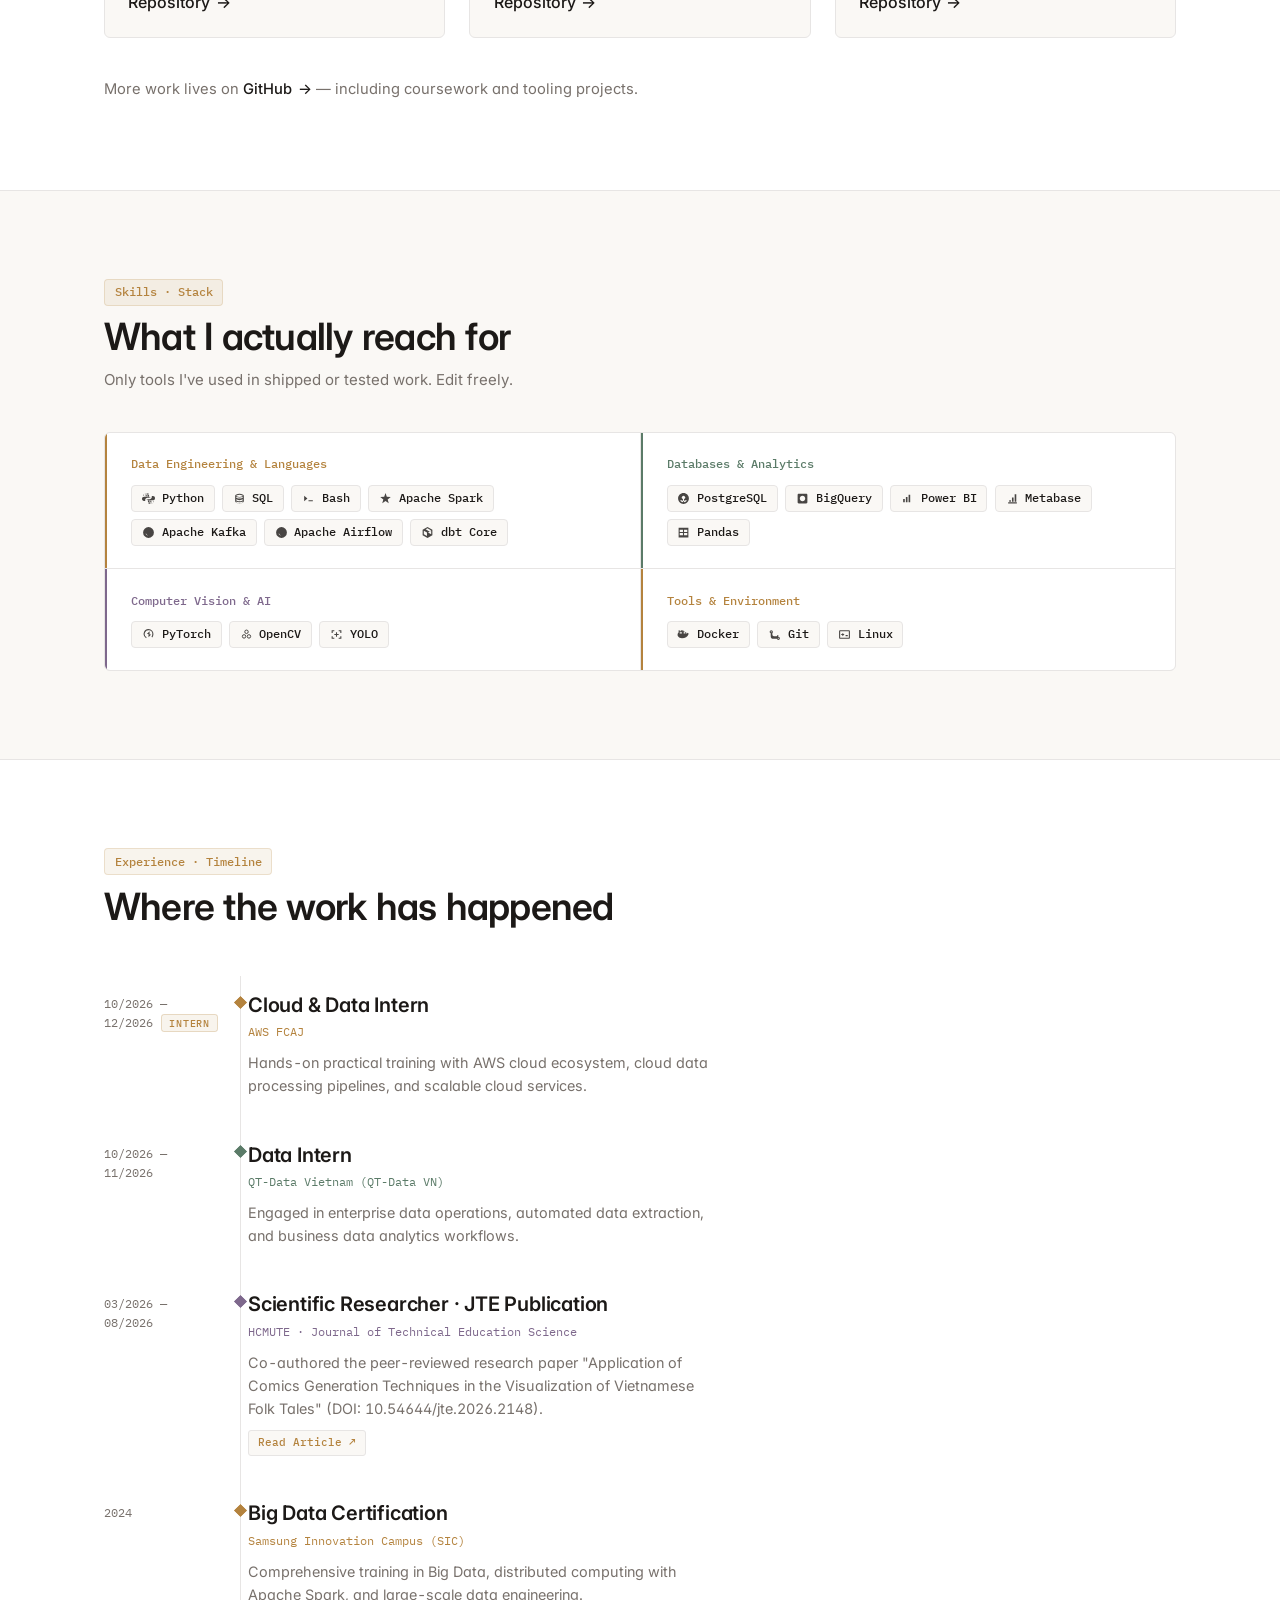
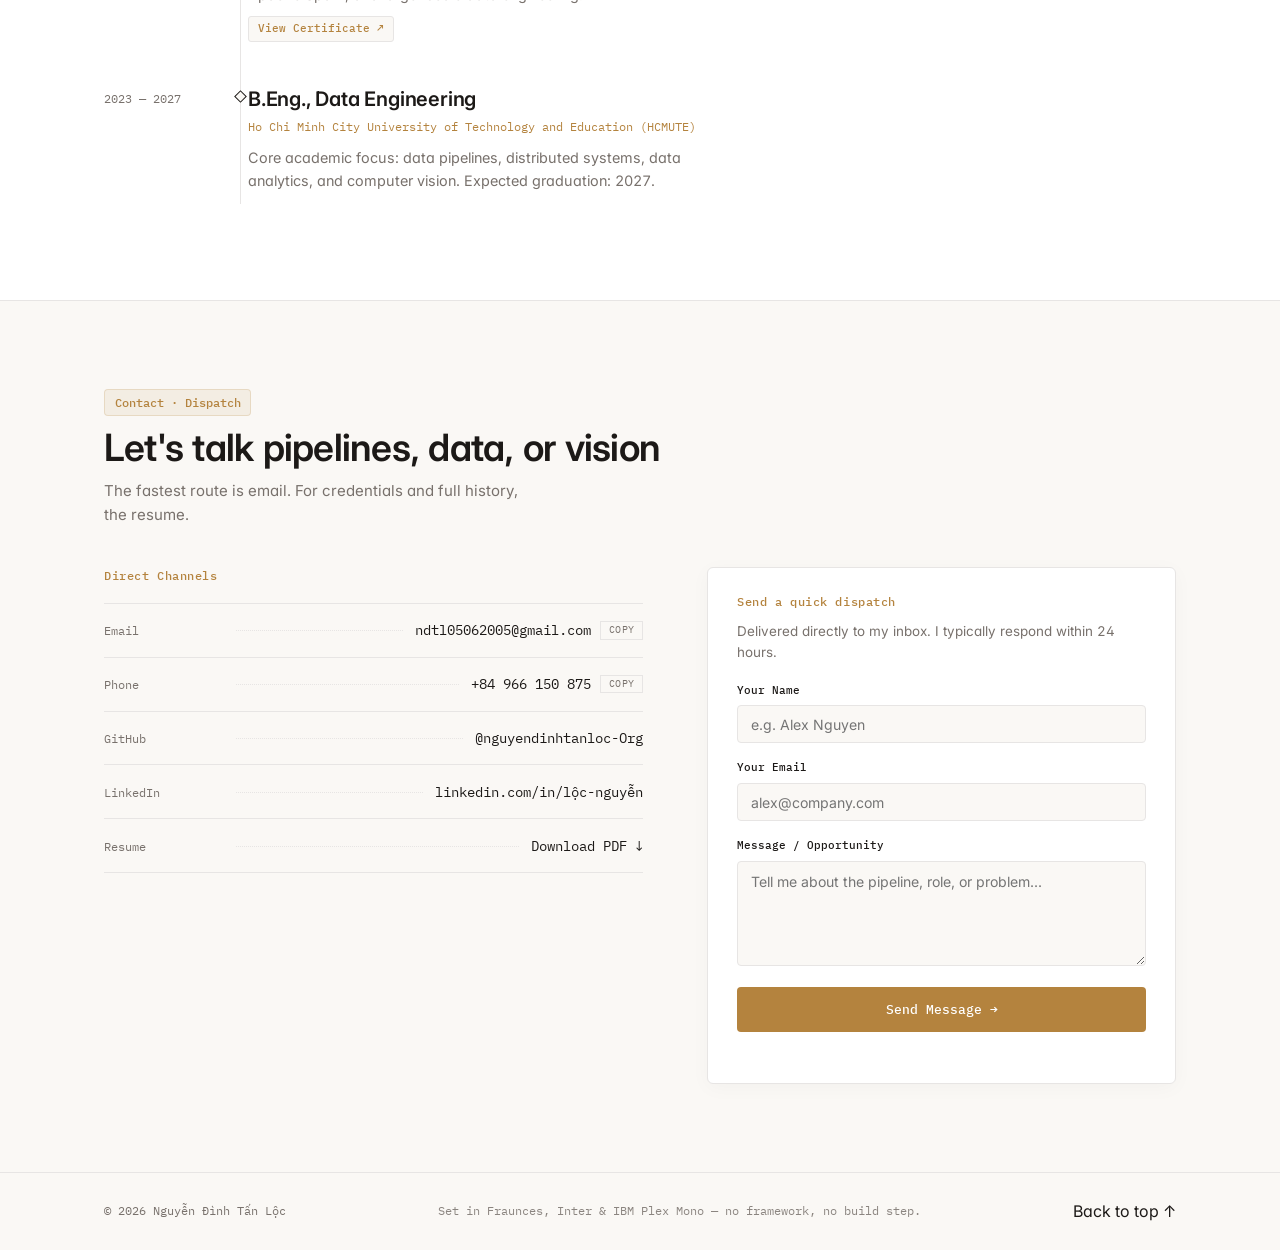
==== commit 4d56f06a: "feat(ui): update portfolio content, bento layout, and add 404 page" ====
--- a/index.html
+++ b/index.html
@@ -1,25 +1,82 @@
 <!doctype html>
 <html lang="en">
+
 <head>
   <meta charset="utf-8">
   <meta name="viewport" content="width=device-width, initial-scale=1">
   <title>Tân Lộc — Data Engineering · Analytics · Computer Vision</title>
-  <meta name="description" content="Nguyễn Đình Tân Lộc — final-year Data Engineering student building streaming pipelines, analytics, and computer-vision work. Selected projects, capabilities, and contact.">
+  <meta name="description"
+    content="Nguyễn Đình Tân Lộc — Data Engineering student at HCMUTE (graduating 2027) building data pipelines, analytics, and computer-vision systems. Selected projects, capabilities, and contact.">
   <meta property="og:title" content="Tân Lộc — Data Engineering · Analytics · Computer Vision">
-  <meta property="og:description" content="Final-year Data Engineering portfolio: streaming pipelines, analytics, computer vision.">
+  <meta property="og:description"
+    content="Data Engineering portfolio of Tân Lộc (HCMUTE 2027): data pipelines, analytics, and computer vision.">
   <meta property="og:type" content="website">
-  <meta name="theme-color" content="#F4F4F0">
+  <meta property="og:image" content="assets/images/og-image.png">
+  <meta property="og:image:type" content="image/png">
+  <meta property="og:image:width" content="1200">
+  <meta property="og:image:height" content="630">
+  <meta name="twitter:card" content="summary_large_image">
+  <meta name="twitter:title" content="Tân Lộc — Data Engineering · Analytics · Computer Vision">
+  <meta name="twitter:description"
+    content="Data Engineering portfolio of Tân Lộc (HCMUTE 2027): data pipelines, analytics, and computer vision.">
+  <meta name="twitter:image" content="assets/images/og-image.png">
+  <meta name="theme-color" content="#faf8f5">
+  <link rel="icon" type="image/svg+xml" href="assets/icons/favicon.svg">
+
+  <script type="application/ld+json">
+  {
+    "@context": "https://schema.org",
+    "@type": "Person",
+    "name": "Nguyễn Đình Tân Lộc",
+    "alternateName": "Tan Loc Nguyen",
+    "jobTitle": "Data Engineer",
+    "alumniOf": {
+      "@type": "CollegeOrUniversity",
+      "name": "Ho Chi Minh City University of Technology and Education (HCMUTE)"
+    },
+    "knowsAbout": [
+      "Data Engineering",
+      "Data Pipelines",
+      "Apache Spark",
+      "dbt",
+      "Apache Airflow",
+      "Data Analytics",
+      "Computer Vision",
+      "PyTorch",
+      "AWS"
+    ],
+    "email": "mailto:ndtl05062005@gmail.com",
+    "telephone": "+84966150875",
+    "sameAs": [
+      "https://github.com/orgs/nguyendinhtanloc-Org",
+      "https://www.linkedin.com/in/l%E1%BB%99c-nguy%E1%BB%85n-492944448/"
+    ]
+  }
+  </script>
   <!-- canonical + real OG URL: add once deployed at the final domain -->
   <link rel="preconnect" href="https://fonts.googleapis.com">
   <link rel="preconnect" href="https://fonts.gstatic.com" crossorigin>
-  <link href="https://fonts.googleapis.com/css2?family=Fraunces:ital,opsz,wght@0,9..144,400;0,9..144,600;1,9..144,400&family=Inter:wght@400;500&family=IBM+Plex+Mono:ital,wght@0,400;0,500;1,400&display=swap" rel="stylesheet">
+  <link
+    href="https://fonts.googleapis.com/css2?family=Inter:wght@400;500;600;700&family=IBM+Plex+Mono:ital,wght@0,400;0,500;0,600;1,400&display=swap"
+    rel="stylesheet">
   <link rel="stylesheet" href="styles.css">
+  <script>
+    (function () {
+      try {
+        var t = localStorage.getItem("pf-theme") || (window.matchMedia("(prefers-color-scheme: dark)").matches ? "dark" : "light");
+        if (t === "dark") document.documentElement.setAttribute("data-theme", "dark");
+      } catch (e) { }
+    })();
+  </script>
 </head>
+
 <body>
+  <div id="top" tabindex="-1"></div>
+  <div class="progress-bar" id="progress-bar" aria-hidden="true"></div>
   <a class="skip" href="#home">Skip to content</a>
 
   <!-- ============ NAV ============ -->
-  <header class="nav" id="top">
+  <header class="nav">
     <div class="nav-inner">
       <a class="monogram" href="#home">T.L.</a>
       <button class="nav-toggle" aria-expanded="false" aria-controls="nav-menu" aria-label="Menu">
@@ -27,15 +84,32 @@
         <span class="nav-toggle-bar"></span>
       </button>
       <nav id="nav-menu" aria-label="Primary">
-        <a href="#home" class="nav-link is-active" data-spy>Home</a>
-        <a href="#about" class="nav-link" data-spy>About</a>
-        <a href="#projects" class="nav-link" data-spy>Projects</a>
-        <a href="#skills" class="nav-link" data-spy>Skills</a>
-        <a href="#experience" class="nav-link" data-spy>Experience</a>
-        <a href="#contact" class="nav-link" data-spy>Contact</a>
+        <a href="#home" class="nav-link is-active" data-spy data-i18n="nav.home">Home</a>
+        <a href="#about" class="nav-link" data-spy data-i18n="nav.about">About</a>
+        <a href="#projects" class="nav-link" data-spy data-i18n="nav.projects">Projects</a>
+        <a href="#skills" class="nav-link" data-spy data-i18n="nav.skills">Skills</a>
+        <a href="#experience" class="nav-link" data-spy data-i18n="nav.exp">Experience</a>
+        <a href="#contact" class="nav-link" data-spy data-i18n="nav.contact">Contact</a>
       </nav>
-      <!-- TODO: replace with the real CV file (e.g. assets/cv.pdf) -->
-      <a class="btn-resume" href="cv.pdf">Résumé</a>
+      <div class="nav-actions">
+        <div class="live-status-pill" id="live-time-pill" title="Live Local Time in Vietnam">
+          <span class="live-dot" aria-hidden="true"></span>
+          <span id="live-time-text">HCM 02:08 AM (UTC+7)</span>
+        </div>
+        <button type="button" class="btn-cmd-palette" id="btn-cmd-palette" aria-label="Command palette" title="Press ⌘K or Ctrl+K to open" data-i18n-title="cmd.btn.label">
+          <span class="cmd-icon">⌘K</span>
+        </button>
+        <button class="theme-toggle" aria-label="Toggle color theme" title="Toggle dark/light mode">
+          <span class="theme-icon" aria-hidden="true">☾</span>
+        </button>
+        <button class="lang-toggle" aria-label="Toggle language (English / Tiếng Việt)" title="Switch language (EN / VI)">
+          <span class="lang-opt is-active" data-lang="en">EN</span>
+          <span class="lang-sep">/</span>
+          <span class="lang-opt" data-lang="vi">VI</span>
+        </button>
+        <a class="btn-resume" href="assets/docs/NguyenDinhTanLoc_Resume.pdf" download="NguyenDinhTanLoc_Resume.pdf"
+          data-i18n="nav.resume">Resume</a>
+      </div>
     </div>
   </header>
 
@@ -44,68 +118,78 @@
     <section class="hero" aria-labelledby="hero-title">
       <div class="container hero-grid">
         <div class="hero-text">
-          <p class="hero-issue">Portfolio — Vol. 01 · 2026</p>
-          <h1 id="hero-title">
-            Turning data into
-            <span class="squiggle">meaningful impact
-              <svg viewBox="0 0 220 8" preserveAspectRatio="none" aria-hidden="true">
-                <path vector-effect="non-scaling-stroke" d="M0 5 Q 8 1, 16 5 T 32 5 T 48 5 T 64 5 T 80 5 T 96 5 T 112 5 T 128 5 T 144 5 T 160 5 T 176 5 T 192 5 T 208 5 T 220 5"/>
-              </svg>
-            </span>.
+          <p class="hero-issue" data-i18n="hero.issue">Data Engineering Portfolio · 2026</p>
+          <h1 id="hero-title" data-i18n="hero.title" data-i18n-type="html">
+            Building reliable data systems for meaningful impact.
           </h1>
-          <p class="hero-lede">
-            I'm Tân Lộc, a final-year Data Engineering student. I build pipelines that move
-            data end to end, pull out insights that people actually act on, and explore
-            computer vision where pixels meet decisions.
+          <p class="hero-lede" data-i18n="hero.lede">
+            I'm Tân Lộc, a Data Engineering student at HCMUTE (graduating 2027). I focus on data pipelines, analytics, and computer vision, actively seeking internship opportunities across DE, DA, and CV in HCM &amp; Dong Nai.
           </p>
           <div class="hero-cta">
-            <a class="btn-primary" href="#projects">Explore Projects</a>
-            <a class="link-arrow" href="#about">About me <span aria-hidden="true">→</span></a>
+            <a class="btn-primary" href="#projects" data-i18n="hero.cta.primary">Explore Projects</a>
+            <a class="link-arrow" href="#about" data-i18n="hero.cta.about" data-i18n-type="html">About me <span
+                aria-hidden="true">→</span></a>
           </div>
         </div>
 
         <!-- Editorial visual: restrained data-lab motif (pure CSS/SVG, no fake photos) -->
         <figure class="hero-visual" aria-label="Abstract pipeline motif: source, stream, and warehouse">
-          <svg class="hero-motif" viewBox="0 0 320 320" aria-hidden="true">
+          <svg class="hero-motif" viewBox="0 0 320 300" aria-hidden="true">
             <defs>
-              <marker id="hero-arrow" viewBox="0 0 10 10" refX="9" refY="5" markerWidth="6" markerHeight="6" orient="auto-start-reverse">
-                <path d="M0,0 L10,5 L0,10 z" fill="#8A8880"/>
+              <marker id="hero-arrow" viewBox="0 0 10 10" refX="9" refY="5" markerWidth="6" markerHeight="6"
+                orient="auto-start-reverse">
+                <path d="M0,0 L10,5 L0,10 z" fill="#8A8880" />
               </marker>
             </defs>
             <!-- dot grid -->
             <g>
               <pattern id="dotgrid" width="16" height="16" patternUnits="userSpaceOnUse">
-                <circle cx="1.2" cy="1.2" r="1.2" class="dot"/>
+                <circle cx="1.2" cy="1.2" r="1.2" class="dot" />
               </pattern>
-              <rect x="0" y="0" width="320" height="320" fill="url(#dotgrid)"/>
+              <rect x="0" y="0" width="320" height="300" fill="url(#dotgrid)" />
             </g>
             <!-- pipeline -->
             <g>
-              <rect class="pipe-node" x="24"  y="70"  width="72" height="48"/>
+              <rect class="pipe-node" x="24" y="70" width="72" height="48" />
               <text class="pipe-label" x="40" y="98">source</text>
 
-              <rect class="pipe-node pipe-node-acc" x="124" y="70" width="72" height="48"/>
+              <rect class="pipe-node pipe-node-acc" x="124" y="70" width="72" height="48" />
               <text class="pipe-label" x="140" y="98">stream</text>
 
-              <rect class="pipe-node" x="224" y="70"  width="72" height="48"/>
+              <rect class="pipe-node" x="224" y="70" width="72" height="48" />
               <text class="pipe-label" x="240" y="98">store</text>
 
-              <path class="pipe-line" d="M96 94 H124"/>
-              <path class="pipe-line" d="M196 94 H224"/>
-
-              <rect class="pipe-node" x="124" y="190" width="72" height="48"/>
+              <path class="pipe-line" d="M96 94 H124" />
+              <path class="pipe-line" d="M196 94 H224" />
+
+              <rect class="pipe-node" x="124" y="190" width="72" height="48" />
               <text class="pipe-label" x="140" y="218">model</text>
-              <path class="pipe-line" d="M160 118 V190"/>
+              <path class="pipe-line" d="M160 118 V190" />
+
+              <!-- one signal pulse that SPLITS at the stream:
+                   both copies travel (store | model), then fade out at the last hop.
+                   Runs once on load; hidden under prefers-reduced-motion -->
+              <g class="signal signal-a">
+                <circle cx="60" cy="94" r="3.5" />
+              </g>
+              <g class="signal signal-b">
+                <circle cx="160" cy="94" r="3.5" />
+              </g>
+              <g class="signal signal-c">
+                <circle cx="160" cy="118" r="3.5" />
+              </g>
             </g>
           </svg>
 
           <!-- floating note -->
           <div class="hero-note" role="note" aria-label="Design principle">
-            <p class="hero-note-label">Design rule</p>
-            <p class="hero-note-text">One source of truth per layer — if a number disagrees, the disagreement is findable.</p>
+            <p class="hero-note-label" data-i18n="hero.note.label">Design rule</p>
+            <p class="hero-note-text" data-i18n="hero.note.text">One source of truth per layer — if a number disagrees,
+              the disagreement is findable.</p>
           </div>
-          <figcaption class="figcap">
-            <span class="fig-label">fig. 01</span> — representative pipeline I design and test: source → stream → store, with the model branch fed from the stream.
+          <figcaption class="figcap" data-i18n="hero.figcap" data-i18n-type="html">
+            <span class="fig-label">Architecture</span> — representative pipeline I design and test: source → stream → store,
+            with the model branch fed from the stream.
           </figcaption>
         </figure>
       </div>
@@ -115,50 +199,143 @@
     <section class="section about" id="about" aria-labelledby="about-title">
       <div class="container">
         <div class="section-head">
-          <p class="section-index">01</p>
-          <h2 id="about-title" class="section-title">Who I am, in a few honest lines</h2>
-        </div>
-        <div class="about-grid">
-          <div class="about-copy">
-            <p>
-              I'm a final-year Data Engineering student (class of 2026) working across
-              pipelines, analytics, and computer vision. The overlap is the point: a
-              pipeline that can't be verified is a liability, and a model nobody can
-              reproduce is a demo.
-            </p>
-            <p>
-              <strong>How I work.</strong> I keep design and evidence separate. If I say
-              a system is at-least-once or doesn't lose data, that comes with the test
-              that shows it — reconciliation queries, kill/restart runs, measured
-              latencies. Anything unproven is labeled an estimate, never a result.
-            </p>
-            <p>
-              <strong>Where I point my curiosity next:</strong> distributed systems
-              internals (delivery semantics, backpressure, replay), warehouse design at
-              scale, and vision models that ship, not just benchmark.
-            </p>
-            <div class="margin-note" role="note">
-              <p>
-                <span class="note-label">marginalia.</span> The rule above is the
-                difference between a portfolio and a design doc: claims I can't
-                demonstrate are marked <em>estimate</em>, never presented as results.
+          <span class="section-badge" data-i18n="about.badge">About · Background</span>
+          <h2 id="about-title" class="section-title" data-i18n="about.title">Who I am, in a few honest lines</h2>
+        </div>
+        <div class="bento-grid">
+          <!-- BENTO 1: PORTRAIT & LIVE STATUS (span 4 cols) -->
+          <article class="bento-card bento-portrait-card">
+            <div class="bento-status">
+              <span class="status-pulse" aria-hidden="true"></span>
+              <span class="status-text" data-i18n="about.f.open.v">Internships: DE · DA · CV (HCM / Dong Nai)</span>
+            </div>
+            <div class="bento-portrait-frame">
+              <img src="assets/images/anh-cv.jpg" alt="Nguyễn Đình Tân Lộc" class="bento-portrait-img" width="437" height="614" loading="lazy">
+            </div>
+            <div class="bento-card-footer">
+              <span data-i18n="about.portrait.cap">Tân Lộc · Data Engineering</span>
+            </div>
+          </article>
+
+          <!-- BENTO 2: CORE STORY & PULL QUOTE (span 8 cols) -->
+          <article class="bento-card bento-story-card">
+            <header class="bento-card-header">
+              <span class="bento-tag" data-i18n="bento.story.tag">Narrative &amp; Approach</span>
+            </header>
+            <blockquote class="bento-quote" data-i18n="bento.quote" data-i18n-type="html">
+              “Focusing on solid data engineering foundations, analytical clarity, and practical computer vision.”
+            </blockquote>
+            <div class="bento-copy">
+              <p data-i18n="about.p1">
+                I'm a Data Engineering student at HCMUTE (class of 2027), with my primary focus on Data Engineering (DE), followed by Data Analytics (DA) and Computer Vision (CV). I enjoy building automated pipelines that turn raw data into reliable, structured assets.
               </p>
-            </div>
-          </div>
-          <aside class="about-meta" aria-label="Quick facts">
-            <h3 class="meta-title">Quick facts</h3>
-            <dl class="facts">
-              <div><dt>Education</dt><dd>B.Eng. Data Engineering, class of 2026</dd></div>
-              <div><dt>Based in</dt><dd>Hanoi, Vietnam</dd></div>
-              <div><dt>Open to</dt><dd>DE / analytics / CV internships &amp; roles</dd></div>
-              <div><dt>Languages</dt><dd>English, Vietnamese</dd></div>
+              <p data-i18n="about.p2" data-i18n-type="html">
+                <strong>Hands-on experience &amp; research.</strong> I have gained industry experience interning at AWS FCAJ and QT-Data Vietnam, along with co-authoring a peer-reviewed research paper published in the Journal of Technical Education Science (JTE).
+              </p>
+              <p data-i18n="about.p3" data-i18n-type="html">
+                <strong>What I'm looking for:</strong> An internship opportunity in Ho Chi Minh City or Dong Nai to contribute to production-grade data pipelines, analytics workflows, or computer vision applications.
+              </p>
+            </div>
+          </article>
+
+          <!-- BENTO 3: KEY METRICS & DEGREE (span 4 cols) -->
+          <article class="bento-card bento-stats-card">
+            <header class="bento-card-header">
+              <span class="bento-tag" data-i18n="bento.stats.tag">Key Highlights &amp; Research</span>
+            </header>
+            <div class="bento-stat-list">
+              <div class="bento-stat-item">
+                <span class="bento-stat-num">JTE</span>
+                <div class="bento-stat-meta">
+                  <strong data-i18n="bento.stat.paper.title">Journal Publication</strong>
+                  <span data-i18n="bento.stat.paper.desc">Co-author, JTE Research Paper (2026)</span>
+                  <a href="https://jte.edu.vn/index.php/jte/article/view/2148" target="_blank" rel="noopener" class="btn-cert-link" style="text-decoration: none;">
+                    <span data-i18n="paper.btn.view">Read Article ↗</span>
+                  </a>
+                </div>
+              </div>
+              <div class="bento-stat-item">
+                <span class="bento-stat-num">SIC</span>
+                <div class="bento-stat-meta">
+                  <strong data-i18n="about.f.cert.d">Certification</strong>
+                  <span data-i18n="about.f.cert.v">Big Data — Samsung Innovation Campus</span>
+                  <button type="button" class="btn-cert-link" data-cert="assets/images/bd-certificate.jpg">
+                    <span data-i18n="cert.btn.view">View Certificate ↗</span>
+                  </button>
+                </div>
+              </div>
+              <div class="bento-stat-item">
+                <span class="bento-stat-num">2027</span>
+                <div class="bento-stat-meta">
+                  <strong data-i18n="about.f.edu.d">Education</strong>
+                  <span data-i18n="about.f.edu.v">HCMUTE — B.Eng., Data Engineering</span>
+                </div>
+              </div>
+            </div>
+          </article>
+
+          <!-- BENTO 4: OPERATING PRINCIPLE / VERIFIED CODE (span 4 cols) -->
+          <article class="bento-card bento-principle-card" role="note">
+            <header class="bento-card-header">
+              <span class="bento-tag" data-i18n="about.principle.title">Operating Principle</span>
+            </header>
+            <div class="bento-terminal">
+              <div class="terminal-bar">
+                <span class="term-dot"></span>
+                <span class="term-dot"></span>
+                <span class="term-dot"></span>
+                <span class="term-title">event_contract.py</span>
+                <button type="button" class="btn-run-term" id="btn-run-term">
+                  <span class="btn-run-icon">▶</span>
+                  <span class="btn-run-text" data-i18n="bento.term.run">Run Test</span>
+                </button>
+              </div>
+              <div class="terminal-body">
+                <p class="term-line"><span class="term-kwd">class</span> <span class="term-fn">SensorPayload</span>(BaseModel):</p>
+                <p class="term-line term-indent"><span class="term-kwd">event_id</span>: UUID4</p>
+                <p class="term-line term-indent"><span class="term-kwd">reconciled</span>: bool = <span class="term-kwd">True</span></p>
+                <p class="term-line term-indent"><span class="term-kwd">loss_tolerance</span>: float = <span class="term-str">0.0</span></p>
+              </div>
+            </div>
+            <p class="bento-principle-desc" data-i18n="about.margin" data-i18n-type="html">
+              The rule above is the difference between a portfolio and a design doc: claims I can't demonstrate are marked <em>estimate</em>, never presented as results.
+            </p>
+            <div class="bento-badge-verified">
+              <svg class="badge-check-icon" viewBox="0 0 24 24" aria-hidden="true"><path d="M9 16.17L4.83 12l-1.42 1.41L9 19 21 7l-1.41-1.41z"/></svg>
+              <span data-i18n="about.principle.tag">Rule of evidence</span>
+            </div>
+          </article>
+
+          <!-- BENTO 5: PROFILE & CONNECT (span 4 cols) -->
+          <article class="bento-card bento-connect-card">
+            <header class="bento-card-header">
+              <span class="bento-tag" data-i18n="bento.connect.tag">Profile &amp; Reach</span>
+            </header>
+            <dl class="bento-facts-list">
+              <div class="bento-fact-row">
+                <dt data-i18n="about.f.base.d">Based in</dt>
+                <dd data-i18n="about.f.base.v">HCM &amp; Dong Nai, Vietnam</dd>
+              </div>
+              <div class="bento-fact-row">
+                <dt data-i18n="about.f.lang.d">Languages</dt>
+                <dd data-i18n="about.f.lang.v">Vietnamese, English</dd>
+              </div>
             </dl>
-            <div class="meta-links">
-              <!-- TODO: verified links only — remove any that aren't real -->
-              <a class="link-arrow" href="https://github.com/your-handle" target="_blank" rel="noopener">GitHub <span aria-hidden="true">→</span></a>
-              <a class="link-arrow" href="https://www.linkedin.com/in/your-handle" target="_blank" rel="noopener">LinkedIn <span aria-hidden="true">→</span></a>
-            </div>
-          </aside>
+            <div class="bento-links-grid">
+              <a class="bento-action-link" href="https://github.com/nguyendinhtanloc-Org" target="_blank" rel="noopener">
+                <span class="link-label">GitHub</span>
+                <span class="link-val">@nguyendinhtanloc-Org →</span>
+              </a>
+              <a class="bento-action-link" href="https://www.linkedin.com/in/l%E1%BB%99c-nguy%E1%BB%85n-492944448/" target="_blank" rel="noopener">
+                <span class="link-label">LinkedIn</span>
+                <span class="link-val">lộc-nguyễn →</span>
+              </a>
+              <a class="bento-action-link bento-action-highlight" href="assets/docs/NguyenDinhTanLoc_Resume.pdf" download="NguyenDinhTanLoc_Resume.pdf">
+                <span class="link-label" data-i18n="c.resume.k">Resume</span>
+                <span class="link-val" data-i18n="c.resume.v">Download PDF ↓</span>
+              </a>
+            </div>
+          </article>
         </div>
       </div>
     </section>
@@ -167,110 +344,244 @@
     <section class="section projects" id="projects" aria-labelledby="projects-title">
       <div class="container">
         <div class="section-head">
-          <p class="section-index">02</p>
-          <h2 id="projects-title" class="section-title">Selected work, by discipline</h2>
-          <p class="section-note">
-            Results carrying a dashed <span class="stamp" role="note">verify</span>
-            stamp are placeholders — replace with your measured numbers before
-            publishing.
+          <span class="section-badge" data-i18n="projects.badge">Projects · Work</span>
+          <h2 id="projects-title" class="section-title" data-i18n="projects.title">Selected work, by discipline</h2>
+          <p class="section-note" data-i18n="projects.note">
+            Telemetry pipelines, idempotent warehouse models, and reproducible vision training.
           </p>
+        </div>
+
+        <!-- Project Discipline Filter Tabs -->
+        <div class="project-filters" role="tablist" aria-label="Filter projects by discipline">
+          <button type="button" class="project-filter-btn is-active" data-filter="all" role="tab" aria-selected="true">
+            <span data-i18n="p.filter.all">All</span> <span class="filter-count">3</span>
+          </button>
+          <button type="button" class="project-filter-btn" data-filter="de" role="tab" aria-selected="false">
+            <span data-i18n="p.filter.de">Data Engineering</span> <span class="filter-count">1</span>
+          </button>
+          <button type="button" class="project-filter-btn" data-filter="da" role="tab" aria-selected="false">
+            <span data-i18n="p.filter.da">Data Analytics</span> <span class="filter-count">1</span>
+          </button>
+          <button type="button" class="project-filter-btn" data-filter="cv" role="tab" aria-selected="false">
+            <span data-i18n="p.filter.cv">Computer Vision</span> <span class="filter-count">1</span>
+          </button>
         </div>
 
         <div class="project-grid">
           <!-- 01 — Data Engineering -->
           <article class="project project-de" aria-labelledby="p1-title">
             <header class="project-top">
-              <span class="project-idx" aria-hidden="true">01</span>
               <span class="project-cat">Data Engineering</span>
+              <span class="project-status"><span class="status-dot-pulse status-dot-amber" aria-hidden="true"></span><span data-i18n="p.status.wip">in progress</span></span>
             </header>
-            <h3 id="p1-title" class="project-name">Streaming telemetry pipeline</h3>
-            <p class="project-problem">
+            <h3 id="p1-title" class="project-name" data-i18n="p1.name">Streaming telemetry pipeline</h3>
+            <p class="project-problem" data-i18n="p1.problem">
               Sensor telemetry from multiple sources had to reach dashboards in seconds,
               survive restarts, and be rebuildable when upstream schema changes.
             </p>
-            <p class="project-impl">
+            <p class="project-impl" data-i18n="p1.impl" data-i18n-type="html">
               Telegraf into Redpanda; Airflow-orchestrated extraction; idempotent dbt
               models in bronze/silver/gold; loss proven by per-event
               <code>event_id</code> reconciliation plus kill/restart tests.
             </p>
             <p class="project-tech" aria-label="Technologies">
-              <span class="tech-label">stack</span>
+              <span class="tech-label" data-i18n="p.techlabel">stack</span>
               Telegraf · Redpanda · Airflow · PostgreSQL · dbt · Metabase
             </p>
+            <div class="pipeline-flow" aria-label="Pipeline Architecture Flow">
+              <span class="flow-label" data-i18n="p.flowlabel">Pipeline Architecture</span>
+              <div class="flow-track">
+                <div class="flow-step">
+                  <span class="flow-step-idx">01</span>
+                  <span class="flow-step-name">Sensors</span>
+                  <span class="flow-step-sub">Telemetry</span>
+                </div>
+                <span class="flow-arrow" aria-hidden="true">→</span>
+                <div class="flow-step">
+                  <span class="flow-step-idx">02</span>
+                  <span class="flow-step-name">Telegraf</span>
+                  <span class="flow-step-sub">Ingest</span>
+                </div>
+                <span class="flow-arrow" aria-hidden="true">→</span>
+                <div class="flow-step flow-step-highlight">
+                  <span class="flow-step-idx">03</span>
+                  <span class="flow-step-name">Redpanda</span>
+                  <span class="flow-step-sub">Event stream</span>
+                </div>
+                <span class="flow-arrow" aria-hidden="true">→</span>
+                <div class="flow-step">
+                  <span class="flow-step-idx">04</span>
+                  <span class="flow-step-name">Airflow &amp; dbt</span>
+                  <span class="flow-step-sub">Medallion</span>
+                </div>
+                <span class="flow-arrow" aria-hidden="true">→</span>
+                <div class="flow-step">
+                  <span class="flow-step-idx">05</span>
+                  <span class="flow-step-name">Postgres &amp; BI</span>
+                  <span class="flow-step-sub">Metabase</span>
+                </div>
+              </div>
+            </div>
             <p class="project-result">
-              <span class="result-label">Verified result</span>
-              0% event loss over the reconciliation window; &lt;30s recovery after broker
-              restart<span class="stamp" role="note">verify your numbers</span>
-            </p>
+              <span class="result-label" data-i18n="p.resultlabel">Verified result</span>
+              <span data-i18n="p1.result" data-i18n-type="html">0% event loss over the reconciliation window; &lt;30s
+                recovery after broker restart</span>
+            </p>
+            <!-- Evidence block: sample formatting. Replace with your real log excerpts when the project is done. -->
+            <div class="evidence" aria-label="Verification run log (sample — replace with your real output)">
+              <span class="ev-label" data-i18n="p1.evlabel">run log · kill test</span>
+              <p class="ev-line"><span class="ev-prompt">$</span> reconciliation --sent 120000 --received 120000 --lost
+                0</p>
+              <p class="ev-line"><span class="ev-mute" data-i18n="p1.evl2">broker restarted at T+42s · replay finished
+                  T+71s · p95 5.2s</span></p>
+            </div>
             <footer class="project-links">
-              <a class="link-arrow" href="https://github.com/your-handle" target="_blank" rel="noopener">Repository <span aria-hidden="true">→</span></a>
-              <!-- TODO: keep this only if a live demo actually exists -->
-              <a class="link-arrow" href="#projects">Live demo <span aria-hidden="true">→</span></a>
+              <a class="link-arrow" href="https://github.com/orgs/nguyendinhtanloc-Org" target="_blank" rel="noopener"
+                data-i18n="p.repo" data-i18n-type="html">Repository <span aria-hidden="true">→</span></a>
             </footer>
           </article>
 
           <!-- 02 — Data Analytics -->
           <article class="project project-da" aria-labelledby="p2-title">
             <header class="project-top">
-              <span class="project-idx" aria-hidden="true">02</span>
               <span class="project-cat">Data Analytics</span>
+              <span class="project-status"><span class="status-dot-pulse status-dot-amber" aria-hidden="true"></span><span data-i18n="p.status.wip">in progress</span></span>
             </header>
-            <h3 id="p2-title" class="project-name">Decision-support dashboard</h3>
-            <p class="project-problem">
+            <h3 id="p2-title" class="project-name" data-i18n="p2.name">Decision-support dashboard</h3>
+            <p class="project-problem" data-i18n="p2.problem">
               A reporting stack that answered the questions leadership actually asked —
               not the ones that were easy to chart — on top of a Medallion warehouse.
             </p>
-            <p class="project-impl">
+            <p class="project-impl" data-i18n="p2.impl">
               dbt gold models feeding Metabase; Pandas prototypes (with dtype/memory
               discipline) before pushing the heavy lifting to SQL and Spark.
             </p>
             <p class="project-tech" aria-label="Technologies">
-              <span class="tech-label">stack</span>
+              <span class="tech-label" data-i18n="p.techlabel">stack</span>
               pandas · SQL · dbt · Spark · Metabase
             </p>
+            <div class="pipeline-flow" aria-label="Pipeline Architecture Flow">
+              <span class="flow-label" data-i18n="p.flowlabel">Pipeline Architecture</span>
+              <div class="flow-track">
+                <div class="flow-step">
+                  <span class="flow-step-idx">01</span>
+                  <span class="flow-step-name">Multi-source</span>
+                  <span class="flow-step-sub">OLTP / Files</span>
+                </div>
+                <span class="flow-arrow" aria-hidden="true">→</span>
+                <div class="flow-step">
+                  <span class="flow-step-idx">02</span>
+                  <span class="flow-step-name">Pandas / Spark</span>
+                  <span class="flow-step-sub">Transform</span>
+                </div>
+                <span class="flow-arrow" aria-hidden="true">→</span>
+                <div class="flow-step flow-step-highlight">
+                  <span class="flow-step-idx">03</span>
+                  <span class="flow-step-name">dbt Core</span>
+                  <span class="flow-step-sub">Gold models</span>
+                </div>
+                <span class="flow-arrow" aria-hidden="true">→</span>
+                <div class="flow-step">
+                  <span class="flow-step-idx">04</span>
+                  <span class="flow-step-name">Warehouse</span>
+                  <span class="flow-step-sub">PostgreSQL</span>
+                </div>
+                <span class="flow-arrow" aria-hidden="true">→</span>
+                <div class="flow-step">
+                  <span class="flow-step-idx">05</span>
+                  <span class="flow-step-name">Metabase</span>
+                  <span class="flow-step-sub">Executive BI</span>
+                </div>
+              </div>
+            </div>
             <p class="project-result">
-              <span class="result-label">Verified result</span>
-              One query replaces N ad-hoc spreadsheets; gold-layer refresh is idempotent
-              <span class="stamp" role="note">add your numbers</span>
-            </p>
+              <span class="result-label" data-i18n="p.resultlabel">Verified result</span>
+              <span data-i18n="p2.result" data-i18n-type="html">One query replaces N ad-hoc spreadsheets; gold-layer
+                refresh is idempotent</span>
+            </p>
+            <!-- Evidence block: sample formatting. Replace with your real output when done. -->
+            <div class="evidence" aria-label="Verification query (sample — replace with your real output)">
+              <span class="ev-label" data-i18n="p2.evlabel">dbt · gold refresh</span>
+              <p class="ev-line"><span class="ev-prompt">$</span> dbt run --select g_* --full-refresh</p>
+              <p class="ev-line"><span class="ev-mute" data-i18n="p2.evl2">9/9 models pass · idempotent (byte-identical
+                  re-run)</span></p>
+            </div>
             <footer class="project-links">
-              <a class="link-arrow" href="https://github.com/your-handle" target="_blank" rel="noopener">Repository <span aria-hidden="true">→</span></a>
+              <a class="link-arrow" href="https://github.com/orgs/nguyendinhtanloc-Org" target="_blank" rel="noopener"
+                data-i18n="p.repo" data-i18n-type="html">Repository <span aria-hidden="true">→</span></a>
             </footer>
           </article>
 
           <!-- 03 — Computer Vision -->
           <article class="project project-cv" aria-labelledby="p3-title">
             <header class="project-top">
-              <span class="project-idx" aria-hidden="true">03</span>
               <span class="project-cat">Computer Vision</span>
+              <span class="project-status project-status-planned"><span class="status-dot-pulse status-dot-blue" aria-hidden="true"></span><span data-i18n="p.status.planned">planned</span></span>
             </header>
-            <h3 id="p3-title" class="project-name">Vision model, training-to-serving</h3>
-            <p class="project-problem">
+            <h3 id="p3-title" class="project-name" data-i18n="p3.name">Vision model, training-to-serving</h3>
+            <p class="project-problem" data-i18n="p3.problem">
               A vision model had to move from notebook to a reproducible setup: tracked
               runs, resumable checkpoints, and a clean path to a serving artifact.
             </p>
-            <p class="project-impl">
+            <p class="project-impl" data-i18n="p3.impl">
               PyTorch loop with DataLoader + AMP where it paid off; MLflow for run
               comparison; MinIO for datasets and checkpoints; Docker for the artifact.
             </p>
             <p class="project-tech" aria-label="Technologies">
-              <span class="tech-label">stack</span>
+              <span class="tech-label" data-i18n="p.techlabel">stack</span>
               PyTorch · MLflow · MinIO · Docker
             </p>
+            <div class="pipeline-flow" aria-label="Pipeline Architecture Flow">
+              <span class="flow-label" data-i18n="p.flowlabel">Pipeline Architecture</span>
+              <div class="flow-track">
+                <div class="flow-step">
+                  <span class="flow-step-idx">01</span>
+                  <span class="flow-step-name">Dataset</span>
+                  <span class="flow-step-sub">Images</span>
+                </div>
+                <span class="flow-arrow" aria-hidden="true">→</span>
+                <div class="flow-step">
+                  <span class="flow-step-idx">02</span>
+                  <span class="flow-step-name">PyTorch + AMP</span>
+                  <span class="flow-step-sub">Training loop</span>
+                </div>
+                <span class="flow-arrow" aria-hidden="true">→</span>
+                <div class="flow-step flow-step-highlight">
+                  <span class="flow-step-idx">03</span>
+                  <span class="flow-step-name">MLflow</span>
+                  <span class="flow-step-sub">Run lineage</span>
+                </div>
+                <span class="flow-arrow" aria-hidden="true">→</span>
+                <div class="flow-step">
+                  <span class="flow-step-idx">04</span>
+                  <span class="flow-step-name">MinIO</span>
+                  <span class="flow-step-sub">Checkpoints</span>
+                </div>
+                <span class="flow-arrow" aria-hidden="true">→</span>
+                <div class="flow-step">
+                  <span class="flow-step-idx">05</span>
+                  <span class="flow-step-name">Docker API</span>
+                  <span class="flow-step-sub">Serving</span>
+                </div>
+              </div>
+            </div>
             <p class="project-result">
-              <span class="result-label">Verified result</span>
-              Tracked runs beat the untracked baseline<span class="stamp" role="note">insert your metric</span>
+              <span class="result-label" data-i18n="p.resultlabel">Verified result</span>
+              <span data-i18n="p3.result" data-i18n-type="html">Tracked runs beat the baseline with full lineage and
+                reproducible checkpoints</span>
             </p>
             <footer class="project-links">
-              <a class="link-arrow" href="https://github.com/your-handle" target="_blank" rel="noopener">Repository <span aria-hidden="true">→</span></a>
+              <a class="link-arrow" href="https://github.com/orgs/nguyendinhtanloc-Org" target="_blank" rel="noopener"
+                data-i18n="p.repo" data-i18n-type="html">Repository <span aria-hidden="true">→</span></a>
             </footer>
           </article>
         </div>
 
         <p class="projects-more">
-          More work lives on
-          <a class="link-arrow" href="https://github.com/your-handle" target="_blank" rel="noopener">GitHub <span aria-hidden="true">→</span></a>
-          — including coursework and tooling projects.
+          <span data-i18n="projects.more.a">More work lives on</span>
+          <a class="link-arrow" href="https://github.com/orgs/nguyendinhtanloc-Org" target="_blank"
+            rel="noopener">GitHub <span aria-hidden="true">→</span></a>
+          <span data-i18n="projects.more.b">— including coursework and tooling projects.</span>
         </p>
       </div>
     </section>
@@ -279,27 +590,50 @@
     <section class="section skills" id="skills" aria-labelledby="skills-title">
       <div class="container">
         <div class="section-head">
-          <p class="section-index">03</p>
-          <h2 id="skills-title" class="section-title">What I actually reach for</h2>
-          <p class="section-note skills-note">Only tools I've used in shipped or tested work. Edit freely.</p>
+          <span class="section-badge" data-i18n="skills.badge">Skills · Stack</span>
+          <h2 id="skills-title" class="section-title" data-i18n="skills.title">What I actually reach for</h2>
+          <p class="section-note skills-note" data-i18n="skills.note">Only tools I've used in shipped or tested work.
+            Edit freely.</p>
         </div>
 
         <div class="skill-groups">
           <div class="skill-group skill-de">
-            <h3 class="skill-cat">Data Engineering</h3>
-            <p class="skill-list">Python · SQL · Airflow · dbt · Spark · Medallion architecture</p>
+            <h3 class="skill-cat" data-i18n="skills.cat.de">Data Engineering &amp; Languages</h3>
+            <div class="skill-badges">
+              <span class="tech-badge"><svg class="badge-icon" viewBox="0 0 24 24" aria-hidden="true"><path d="M11.9 2c-3.2 0-5.2 1.4-5.2 3.3v2.5h5.3v.8H3.7c-2 0-3.7 1.6-3.7 4 0 2.4 1.5 4.1 3.7 4.1h2.2v-2.1c0-2.2 1.9-4.1 4.1-4.1h5.3v-.8h-2.1V7.5c0-2.2-1.7-3.6-4-3.6h-.1c.8.7 1.3 1.6 1.3 2.6 0 .5-.4.9-.9.9s-.9-.4-.9-.9c0-1.8-1.4-3.2-3.2-3.2-1.8 0-3.2 1.4-3.2 3.2v.4H4.3c-.7 0-1.4-.6-1.4-1.4 0-1.3 1.1-2.4 3.1-2.4h5.9V2zm.2 20c3.2 0 5.2-1.4 5.2-3.3v-2.5h-5.3v-.8h8.3c2 0 3.7-1.6 3.7-4 0-2.4-1.5-4.1-3.7-4.1h-2.2v2.1c0 2.2-1.9 4.1-4.1 4.1H8.7v.8h2.1v2.2c0 2.2 1.7 3.6 4 3.6h.1c-.8-.7-1.3-1.6-1.3-2.6 0-.5.4-.9.9-.9s.9.4.9.9c0 1.8 1.4 3.2 3.2 3.2 1.8 0 3.2-1.4 3.2-3.2v-.4h-1.9c.7 0 1.4.6 1.4 1.4 0 1.3-1.1 2.4-3.1 2.4H12.1V22z"/></svg><span class="badge-name">Python</span></span>
+              <span class="tech-badge"><svg class="badge-icon" viewBox="0 0 24 24" aria-hidden="true"><path d="M12 3C7.58 3 4 4.79 4 7v10c0 2.21 3.58 4 8 4s8-1.79 8-4V7c0-2.21-3.58-4-8-4zm0 2c3.87 0 6 1.5 6 2s-2.13 2-6 2-6-1.5-6-2 2.13-2 6-2zm6 5.2c-.9 1.1-3.18 1.8-6 1.8s-5.1-.7-6-1.8V8.6c1.45 1 3.6 1.4 6 1.4s4.55-.4 6-1.4v1.6zm0 5c-.9 1.1-3.18 1.8-6 1.8s-5.1-.7-6-1.8v-1.6c1.45 1 3.6 1.4 6 1.4s4.55-.4 6-1.4v1.6zm0 3.8c-.9 1.1-3.18 1.8-6 1.8s-5.1-.7-6-1.8v-1.6c1.45 1 3.6 1.4 6 1.4s4.55-.4 6-1.4v1.6z"/></svg><span class="badge-name">SQL</span></span>
+              <span class="tech-badge"><svg class="badge-icon" viewBox="0 0 24 24" aria-hidden="true"><path d="M4 17l6-5-6-5v10zm8 0h8v-2h-8v2z"/></svg><span class="badge-name">Bash</span></span>
+              <span class="tech-badge"><svg class="badge-icon" viewBox="0 0 24 24" aria-hidden="true"><path d="M12 2l2.4 6.9 7.3.3-5.7 4.6 2 7.1-6-4.2-6 4.2 2-7.1L2.3 9.2l7.3-.3L12 2z"/></svg><span class="badge-name">Apache Spark</span></span>
+              <span class="tech-badge"><svg class="badge-icon" viewBox="0 0 24 24" aria-hidden="true"><path d="M12 2a10 10 0 1 0 10 10A10 10 0 0 0 12 2zm1 14.93V14a3 3 0 1 1-2-2.83V7.07A5 5 0 1 0 13 16.93z"/></svg><span class="badge-name">Apache Kafka</span></span>
+              <span class="tech-badge"><svg class="badge-icon" viewBox="0 0 24 24" aria-hidden="true"><path d="M12 2a10 10 0 1 0 10 10A10 10 0 0 0 12 2zm1 14.93V14a3 3 0 1 1-2-2.83V7.07A5 5 0 1 0 13 16.93z"/></svg><span class="badge-name">Apache Airflow</span></span>
+              <span class="tech-badge"><svg class="badge-icon" viewBox="0 0 24 24" aria-hidden="true"><path d="M12 2L3 7v10l9 5 9-5V7l-9-5zm0 2.3l6.8 3.8-3.4 1.9-6.8-3.8L12 4.3zM5.2 8.7l5.8 3.2v6.6l-5.8-3.2V8.7zm7.8 9.8v-6.6l5.8-3.2v6.6l-5.8-3.2z"/></svg><span class="badge-name">dbt Core</span></span>
+            </div>
           </div>
           <div class="skill-group skill-da">
-            <h3 class="skill-cat">Data Analytics</h3>
-            <p class="skill-list">pandas · SQL · Metabase · explain/analyze-first tuning</p>
+            <h3 class="skill-cat" data-i18n="skills.cat.da">Databases &amp; Analytics</h3>
+            <div class="skill-badges">
+              <span class="tech-badge"><svg class="badge-icon" viewBox="0 0 24 24" aria-hidden="true"><path d="M12 2C6.48 2 2 6.48 2 12s4.48 10 10 10 10-4.48 10-10S17.52 2 12 2zm1 16.95v-2.1a4.95 4.95 0 0 1-2 0v2.1a8.04 8.04 0 0 1-5.07-2.68l1.45-1.45A6.02 6.02 0 0 0 11 16.02v-3.08a3 3 0 1 1 2 0v3.08a6.02 6.02 0 0 0 3.62-1.2l1.45 1.45A8.04 8.04 0 0 1 13 18.95z"/></svg><span class="badge-name">PostgreSQL</span></span>
+              <span class="tech-badge"><svg class="badge-icon" viewBox="0 0 24 24" aria-hidden="true"><path d="M19 3H5c-1.1 0-2 .9-2 2v14c0 1.1.9 2 2 2h14c1.1 0 2-.9 2-2V5c0-1.1-.9-2-2-2zm-7 14c-2.76 0-5-2.24-5-5s2.24-5 5-5 5 2.24 5 5-2.24 5-5 5z"/></svg><span class="badge-name">BigQuery</span></span>
+              <span class="tech-badge"><svg class="badge-icon" viewBox="0 0 24 24" aria-hidden="true"><path d="M4 19h3v-6H4v6zm5 0h3V9H9v10zm5 0h3V5h-3v14z"/></svg><span class="badge-name">Power BI</span></span>
+              <span class="tech-badge"><svg class="badge-icon" viewBox="0 0 24 24" aria-hidden="true"><path d="M4 19h16v2H4v-2zm2-4h3v3H6v-3zm5-5h3v8h-3v-8zm5-6h3v14h-3V4z"/></svg><span class="badge-name">Metabase</span></span>
+              <span class="tech-badge"><svg class="badge-icon" viewBox="0 0 24 24" aria-hidden="true"><path d="M3 3h18v18H3V3zm2 4v4h6V7H5zm8 0v4h6V7h-6zm-8 6v4h6v-4H5zm8 0v4h6v-4h-6z"/></svg><span class="badge-name">Pandas</span></span>
+            </div>
           </div>
           <div class="skill-group skill-cv">
-            <h3 class="skill-cat">Computer Vision</h3>
-            <p class="skill-list">PyTorch · OpenCV · object detection</p>
+            <h3 class="skill-cat" data-i18n="skills.cat.cv">Computer Vision &amp; AI</h3>
+            <div class="skill-badges">
+              <span class="tech-badge"><svg class="badge-icon" viewBox="0 0 24 24" aria-hidden="true"><path d="M12 2a9 9 0 0 0-4.5 16.8l1-1.7A7 7 0 1 1 19 12a6.9 6.9 0 0 1-1.5 4.3l1.5 1.3A8.9 8.9 0 0 0 21 12a9 9 0 0 0-9-10zm2 4l-5 5h3v6l5-5h-3V6z"/></svg><span class="badge-name">PyTorch</span></span>
+              <span class="tech-badge"><svg class="badge-icon" viewBox="0 0 24 24" aria-hidden="true"><circle cx="12" cy="7" r="3.2" fill="none" stroke="currentColor" stroke-width="1.8"/><circle cx="7.5" cy="15.5" r="3.2" fill="none" stroke="currentColor" stroke-width="1.8"/><circle cx="16.5" cy="15.5" r="3.2" fill="none" stroke="currentColor" stroke-width="1.8"/></svg><span class="badge-name">OpenCV</span></span>
+              <span class="tech-badge"><svg class="badge-icon" viewBox="0 0 24 24" aria-hidden="true"><path d="M3 4v5h2V6h3V4H3zm13 0v2h3v3h2V4h-5zM3 15v5h5v-2H5v-3H3zm16 3v-3h2v5h-5v-2h3zM11 8h2v3h3v2h-3v3h-2v-3H8v-2h3V8z"/></svg><span class="badge-name">YOLO</span></span>
+            </div>
           </div>
-          <div class="skill-group">
-            <h3 class="skill-cat">Infrastructure</h3>
-            <p class="skill-list">Docker · Git · MinIO · MLflow</p>
+          <div class="skill-group skill-infra">
+            <h3 class="skill-cat" data-i18n="skills.cat.infra">Tools &amp; Environment</h3>
+            <div class="skill-badges">
+              <span class="tech-badge"><svg class="badge-icon" viewBox="0 0 24 24" aria-hidden="true"><path d="M22.5 10.5c-.4-.3-1.4-.4-2.2-.2-.2-.5-.5-1-.9-1.4l-.5.3c-.4.3-.8.7-1 1.2-.7-.2-1.8-.1-2.4.3-1-.6-2.5-.7-3.8-.4V8h2V6h-2V4h-2v2H9V4H7v2H5V4H3v4.5c-.8.6-1.5 1.5-1.8 2.6-.4 1.4-.2 3.1.6 4.3 1.4 2.1 4.2 3.6 7.4 3.6 5.8 0 10.5-2.8 11.8-7 .2-.5.5-1.2.5-1.5zM7 8h2v2H7V8zm4 0h2v2h-2V8zm-6 0h2v2H5V8zm12 2h-2V8h2v2z"/></svg><span class="badge-name">Docker</span></span>
+              <span class="tech-badge"><svg class="badge-icon" viewBox="0 0 24 24" aria-hidden="true"><path d="M19 13a3 3 0 0 0-2.82 2H11a3 3 0 0 1-3-3V9.82A3 3 0 0 0 9 7a3 3 0 0 0-6 0 3 3 0 0 0 2 2.82V15a5 5 0 0 0 5 5h6.18A3 3 0 0 0 19 22a3 3 0 0 0 3-3 3 3 0 0 0-3-3zM6 6a1 1 0 1 1-1 1 1 1 0 0 1 1-1zm13 14a1 1 0 1 1 1-1 1 1 0 0 1-1 1z"/></svg><span class="badge-name">Git</span></span>
+              <span class="tech-badge"><svg class="badge-icon" viewBox="0 0 24 24" aria-hidden="true"><path d="M20 4H4c-1.1 0-2 .9-2 2v12c0 1.1.9 2 2 2h16c1.1 0 2-.9 2-2V6c0-1.1-.9-2-2-2zm0 14H4V6h16v12zm-12-3l4-3-4-3v2H6v2h2v2zm6 0h4v-2h-4v2z"/></svg><span class="badge-name">Linux</span></span>
+            </div>
           </div>
         </div>
       </div>
@@ -309,42 +643,65 @@
     <section class="section experience" id="experience" aria-labelledby="experience-title">
       <div class="container">
         <div class="section-head">
-          <p class="section-index">04</p>
-          <h2 id="experience-title" class="section-title">Where the work has happened</h2>
+          <span class="section-badge" data-i18n="exp.badge">Experience · Timeline</span>
+          <h2 id="experience-title" class="section-title" data-i18n="exp.title">Where the work has happened</h2>
         </div>
 
         <ol class="timeline">
-          <!-- TODO: keep only entries that are true; add missing ones -->
           <li class="timeline-item is-now tl-de">
-            <div class="timeline-date">2025 — Present<span class="now-label" aria-label="current">now</span></div>
+            <div class="timeline-date" data-i18n="tl1.date" data-i18n-type="html">10/2026 — 12/2026<span class="now-label"
+                aria-label="current">intern</span></div>
             <div class="timeline-body">
-              <h3 class="timeline-title">Final-year thesis: streaming data pipeline</h3>
-              <p class="timeline-org">Data Engineering capstone</p>
-              <p class="timeline-desc">
-                End-to-end telemetry pipeline: Telegraf → Redpanda → Airflow → PostgreSQL
-                (Medallion via dbt) → Metabase, with loss reconciliation and replay testing.
+              <h3 class="timeline-title" data-i18n="tl1.title">Cloud &amp; Data Intern</h3>
+              <p class="timeline-org" data-i18n="tl1.org">AWS FCAJ</p>
+              <p class="timeline-desc" data-i18n="tl1.desc">
+                Hands-on practical training with AWS cloud ecosystem, cloud data processing pipelines, and scalable cloud services.
+              </p>
+            </div>
+          </li>
+          <li class="timeline-item tl-da">
+            <div class="timeline-date" data-i18n="tl2.date">10/2026 — 11/2026</div>
+            <div class="timeline-body">
+              <h3 class="timeline-title" data-i18n="tl2.title">Data Intern</h3>
+              <p class="timeline-org" data-i18n="tl2.org">QT-Data Vietnam (QT-Data VN)</p>
+              <p class="timeline-desc" data-i18n="tl2.desc">
+                Engaged in enterprise data operations, automated data extraction, and business data analytics workflows.
               </p>
             </div>
           </li>
           <li class="timeline-item tl-cv">
-            <div class="timeline-date">2025</div>
+            <div class="timeline-date" data-i18n="tl3.date">03/2026 — 08/2026</div>
             <div class="timeline-body">
-              <h3 class="timeline-title">Applied ML coursework</h3>
-              <p class="timeline-org">Computer vision &amp; training infrastructure</p>
-              <p class="timeline-desc">
-                PyTorch vision model with MLflow-tracked runs, MinIO-stored checkpoints,
-                and a Dockerized serving artifact.
+              <h3 class="timeline-title" data-i18n="tl3.title">Scientific Researcher · JTE Publication</h3>
+              <p class="timeline-org" data-i18n="tl3.org">HCMUTE · Journal of Technical Education Science</p>
+              <p class="timeline-desc" data-i18n="tl3.desc">
+                Co-authored the peer-reviewed research paper "Application of Comics Generation Techniques in the Visualization of Vietnamese Folk Tales" (DOI: 10.54644/jte.2026.2148).
               </p>
+              <a href="https://jte.edu.vn/index.php/jte/article/view/2148" target="_blank" rel="noopener" class="btn-cert-link btn-cert-tl" style="text-decoration:none;">
+                <span data-i18n="paper.btn.view">Read Article ↗</span>
+              </a>
+            </div>
+          </li>
+          <li class="timeline-item tl-de">
+            <div class="timeline-date" data-i18n="tl4.date">2024</div>
+            <div class="timeline-body">
+              <h3 class="timeline-title" data-i18n="tl4.title">Big Data Certification</h3>
+              <p class="timeline-org" data-i18n="tl4.org">Samsung Innovation Campus (SIC)</p>
+              <p class="timeline-desc" data-i18n="tl4.desc">
+                Comprehensive training in Big Data, distributed computing with Apache Spark, and large-scale data engineering.
+              </p>
+              <button type="button" class="btn-cert-link btn-cert-tl" data-cert="assets/images/bd-certificate.jpg">
+                <span data-i18n="cert.btn.view">View Certificate ↗</span>
+              </button>
             </div>
           </li>
           <li class="timeline-item">
-            <div class="timeline-date">2022 — Present</div>
+            <div class="timeline-date" data-i18n="tl5.date">2023 — 2027</div>
             <div class="timeline-body">
-              <h3 class="timeline-title">B.Eng., Data Engineering</h3>
-              <p class="timeline-org">Class of 2026</p>
-              <p class="timeline-desc">
-                Core study: distributed systems, streaming, warehousing, and ML/CV
-                integration.
+              <h3 class="timeline-title" data-i18n="tl5.title">B.Eng., Data Engineering</h3>
+              <p class="timeline-org" data-i18n="tl5.org">Ho Chi Minh City University of Technology and Education (HCMUTE)</p>
+              <p class="timeline-desc" data-i18n="tl5.desc">
+                Core academic focus: data pipelines, distributed systems, data analytics, and computer vision. Expected graduation: 2027.
               </p>
             </div>
           </li>
@@ -356,46 +713,196 @@
     <section class="section contact" id="contact" aria-labelledby="contact-title">
       <div class="container">
         <div class="section-head">
-          <p class="section-index">05</p>
-          <h2 id="contact-title" class="section-title">Let's talk pipelines, data, or vision</h2>
-          <p class="section-note">The fastest route is email. For credentials and full history, the résumé.</p>
-        </div>
-
-        <div class="contact-lines">
-          <!-- TODO: replace with verified destinations only -->
-          <a class="contact-line" href="mailto:you@example.com">
-            <span class="contact-key">Email</span>
-            <span class="dots" aria-hidden="true"></span>
-            <span class="contact-val">you@example.com</span>
-          </a>
-          <a class="contact-line" href="https://github.com/your-handle" target="_blank" rel="noopener">
-            <span class="contact-key">GitHub</span>
-            <span class="dots" aria-hidden="true"></span>
-            <span class="contact-val">github.com/your-handle</span>
-          </a>
-          <a class="contact-line" href="https://www.linkedin.com/in/your-handle" target="_blank" rel="noopener">
-            <span class="contact-key">LinkedIn</span>
-            <span class="dots" aria-hidden="true"></span>
-            <span class="contact-val">linkedin.com/in/your-handle</span>
-          </a>
-          <a class="contact-line" href="cv.pdf">
-            <span class="contact-key">Résumé</span>
-            <span class="dots" aria-hidden="true"></span>
-            <span class="contact-val">Download PDF ↓</span>
-          </a>
+          <span class="section-badge" data-i18n="contact.badge">Contact · Dispatch</span>
+          <h2 id="contact-title" class="section-title" data-i18n="contact.title">Let's talk pipelines, data, or vision
+          </h2>
+          <p class="section-note" data-i18n="contact.note">The fastest route is email. For credentials and full history,
+            the resume.</p>
+        </div>
+
+        <div class="contact-grid">
+          <div class="contact-direct">
+            <h3 class="contact-subhead" data-i18n="contact.sub.direct">Direct Channels</h3>
+            <div class="contact-lines">
+              <div class="contact-line">
+                <span class="contact-key">Email</span>
+                <span class="dots" aria-hidden="true"></span>
+                <div class="contact-actions">
+                  <a class="contact-val" href="mailto:ndtl05062005@gmail.com">ndtl05062005@gmail.com</a>
+                  <button type="button" class="btn-copy" data-copy="ndtl05062005@gmail.com" aria-label="Copy email" title="Copy to clipboard">
+                    <span class="copy-status" data-i18n="c.copy">copy</span>
+                  </button>
+                </div>
+              </div>
+              <div class="contact-line">
+                <span class="contact-key" data-i18n="c.phone.k">Phone</span>
+                <span class="dots" aria-hidden="true"></span>
+                <div class="contact-actions">
+                  <a class="contact-val" href="tel:+84966150875">+84 966 150 875</a>
+                  <button type="button" class="btn-copy" data-copy="+84966150875" aria-label="Copy phone" title="Copy to clipboard">
+                    <span class="copy-status" data-i18n="c.copy">copy</span>
+                  </button>
+                </div>
+              </div>
+              <a class="contact-line" href="https://github.com/orgs/nguyendinhtanloc-Org" target="_blank" rel="noopener">
+                <span class="contact-key">GitHub</span>
+                <span class="dots" aria-hidden="true"></span>
+                <span class="contact-val">@nguyendinhtanloc-Org</span>
+              </a>
+              <a class="contact-line" href="https://www.linkedin.com/in/l%E1%BB%99c-nguy%E1%BB%85n-492944448/"
+                target="_blank" rel="noopener">
+                <span class="contact-key">LinkedIn</span>
+                <span class="dots" aria-hidden="true"></span>
+                <span class="contact-val">linkedin.com/in/lộc-nguyễn</span>
+              </a>
+              <a class="contact-line" href="assets/docs/NguyenDinhTanLoc_Resume.pdf" download="NguyenDinhTanLoc_Resume.pdf">
+                <span class="contact-key" data-i18n="c.resume.k">Resume</span>
+                <span class="dots" aria-hidden="true"></span>
+                <span class="contact-val" data-i18n="c.resume.v">Download PDF ↓</span>
+              </a>
+            </div>
+          </div>
+
+          <div class="contact-form-card">
+            <h3 class="contact-subhead" data-i18n="form.title">Send a quick dispatch</h3>
+            <p class="contact-form-note" data-i18n="form.desc">Delivered directly to my inbox. I typically respond within 24 hours.</p>
+            <form id="contact-form" class="contact-form" action="https://formspree.io/f/ndtl05062005@gmail.com" method="POST">
+              <div class="form-field">
+                <label for="form-name" class="form-label" data-i18n="form.name">Your Name</label>
+                <input type="text" id="form-name" name="name" class="form-input" required placeholder="e.g. Alex Nguyen">
+              </div>
+              <div class="form-field">
+                <label for="form-email" class="form-label" data-i18n="form.email">Your Email</label>
+                <input type="email" id="form-email" name="email" class="form-input" required placeholder="alex@company.com">
+              </div>
+              <div class="form-field">
+                <label for="form-message" class="form-label" data-i18n="form.message">Message / Opportunity</label>
+                <textarea id="form-message" name="message" class="form-textarea" rows="4" required placeholder="Tell me about the pipeline, role, or problem..."></textarea>
+              </div>
+              <button type="submit" class="btn-submit" id="btn-submit">
+                <span class="btn-submit-label" data-i18n="form.submit">Send Message →</span>
+              </button>
+              <div id="form-status" class="form-status" aria-live="polite"></div>
+            </form>
+          </div>
         </div>
       </div>
     </section>
   </main>
 
+  <!-- ============ CERTIFICATE LIGHTBOX MODAL ============ -->
+  <div id="cert-modal" class="cert-modal" role="dialog" aria-modal="true" aria-hidden="true" aria-labelledby="cert-modal-title">
+    <div class="cert-modal-backdrop" id="cert-modal-backdrop"></div>
+    <div class="cert-modal-dialog">
+      <div class="cert-modal-header">
+        <div>
+          <h3 id="cert-modal-title" class="cert-modal-title" data-i18n="cert.modal.title">Big Data Certification</h3>
+          <p class="cert-modal-sub" data-i18n="cert.modal.sub">Samsung Innovation Campus · Awarded to Nguyễn Đình Tân Lộc</p>
+        </div>
+        <button type="button" class="cert-modal-close" id="cert-modal-close" aria-label="Close modal">✕</button>
+      </div>
+      <div class="cert-modal-body">
+        <img src="assets/images/bd-certificate.jpg" alt="Samsung Innovation Campus Certificate - Nguyễn Đình Tân Lộc" class="cert-full-image" loading="lazy">
+      </div>
+      <div class="cert-modal-footer">
+        <a href="assets/images/bd-certificate.jpg" target="_blank" rel="noopener" class="cert-modal-external">
+          Open full resolution image ↗
+        </a>
+      </div>
+    </div>
+  </div>
+
   <footer class="footer">
     <div class="container footer-inner">
-      <p>© <span class="js-year">2026</span> Nguyễn Đình Tân Lộc</p>
-      <p class="footer-meta">Set in Fraunces, Inter &amp; IBM Plex Mono — no framework, no build step.</p>
-      <a class="footer-top" href="#top">Back to top ↑</a>
+      <p>© <span class="js-year">2026</span> Nguyễn Đình Tấn Lộc</p>
+      <p class="footer-meta" data-i18n="footer.meta" data-i18n-type="html">Set in Fraunces, Inter &amp; IBM Plex Mono —
+        no framework, no build step.</p>
+      <a class="footer-top" href="#top" data-i18n="footer.top">Back to top ↑</a>
     </div>
   </footer>
 
-  <script src="main.js" defer></script>
+  <!-- ============ COMMAND PALETTE MODAL (Cmd+K) ============ -->
+  <div id="cmd-palette" class="cmd-palette" role="dialog" aria-modal="true" aria-hidden="true" aria-label="Command Menu">
+    <div class="cmd-backdrop" id="cmd-backdrop"></div>
+    <div class="cmd-dialog">
+      <div class="cmd-search-bar">
+        <span class="cmd-search-icon" aria-hidden="true">🔍</span>
+        <input type="text" id="cmd-input" class="cmd-input" aria-label="Search commands or sections" placeholder="Type a command or jump to section..." data-i18n-placeholder="cmd.placeholder" autocomplete="off" spellcheck="false">
+        <kbd class="cmd-kbd">ESC</kbd>
+      </div>
+      <div class="cmd-list" id="cmd-list" role="listbox">
+        <div class="cmd-group-label" data-i18n="cmd.group.nav">Navigation</div>
+        <div class="cmd-item" role="option" data-action="nav" data-target="#home">
+          <span class="cmd-item-icon">🏠</span>
+          <span class="cmd-item-text" data-i18n="cmd.item.home">Home / Top</span>
+          <span class="cmd-item-meta">00</span>
+        </div>
+        <div class="cmd-item" role="option" data-action="nav" data-target="#about">
+          <span class="cmd-item-icon">👤</span>
+          <span class="cmd-item-text" data-i18n="cmd.item.about">About Tân Lộc</span>
+          <span class="cmd-item-meta">01</span>
+        </div>
+        <div class="cmd-item" role="option" data-action="nav" data-target="#projects">
+          <span class="cmd-item-icon">⚡</span>
+          <span class="cmd-item-text" data-i18n="cmd.item.projects">Selected Work &amp; Projects</span>
+          <span class="cmd-item-meta">02</span>
+        </div>
+        <div class="cmd-item" role="option" data-action="nav" data-target="#skills">
+          <span class="cmd-item-icon">🛠</span>
+          <span class="cmd-item-text" data-i18n="cmd.item.skills">Technical Skills &amp; Stack</span>
+          <span class="cmd-item-meta">03</span>
+        </div>
+        <div class="cmd-item" role="option" data-action="nav" data-target="#experience">
+          <span class="cmd-item-icon">📜</span>
+          <span class="cmd-item-text" data-i18n="cmd.item.exp">Experience &amp; Education</span>
+          <span class="cmd-item-meta">04</span>
+        </div>
+        <div class="cmd-item" role="option" data-action="nav" data-target="#contact">
+          <span class="cmd-item-icon">✉️</span>
+          <span class="cmd-item-text" data-i18n="cmd.item.contact">Contact &amp; Quick Dispatch</span>
+          <span class="cmd-item-meta">05</span>
+        </div>
+
+        <div class="cmd-group-label" data-i18n="cmd.group.actions">Quick Actions</div>
+        <div class="cmd-item" role="option" data-action="toggle-theme">
+          <span class="cmd-item-icon">🌗</span>
+          <span class="cmd-item-text" data-i18n="cmd.item.theme">Toggle Dark / Light Theme</span>
+          <kbd class="cmd-shortcut">T</kbd>
+        </div>
+        <div class="cmd-item" role="option" data-action="toggle-lang">
+          <span class="cmd-item-icon">🌐</span>
+          <span class="cmd-item-text" data-i18n="cmd.item.lang">Switch Language (EN / VI)</span>
+          <kbd class="cmd-shortcut">L</kbd>
+        </div>
+        <div class="cmd-item" role="option" data-action="download-resume">
+          <span class="cmd-item-icon">📄</span>
+          <span class="cmd-item-text" data-i18n="cmd.item.resume">Download Résumé PDF</span>
+          <span class="cmd-item-meta">PDF</span>
+        </div>
+        <div class="cmd-item" role="option" data-action="view-cert">
+          <span class="cmd-item-icon">🏆</span>
+          <span class="cmd-item-text" data-i18n="cmd.item.cert">View Samsung Big Data Certificate</span>
+          <span class="cmd-item-meta">SIC</span>
+        </div>
+      </div>
+      <div class="cmd-footer">
+        <span><kbd>↑</kbd> <kbd>↓</kbd> navigate</span>
+        <span><kbd>↵</kbd> select</span>
+        <span><kbd>ESC</kbd> dismiss</span>
+      </div>
+    </div>
+  </div>
+
+  <script src="js/i18n.js" defer></script>
+  <script src="js/theme.js" defer></script>
+  <script src="js/navigation.js" defer></script>
+  <script src="js/modal.js" defer></script>
+  <script src="js/contact-form.js" defer></script>
+  <script src="js/spotlight.js" defer></script>
+  <script src="js/project-filter.js" defer></script>
+  <script src="js/terminal-runner.js" defer></script>
+  <script src="js/clock.js" defer></script>
+  <script src="js/command-palette.js" defer></script>
 </body>
-</html>
+
+</html>
--- a/styles.css
+++ b/styles.css
@@ -1,929 +1,17 @@
 /* ============================================================
-   personal-portfolio — "indie technical journal" system
-   Cool paper, one burnt-sienna accent, hairline structure,
-   hand-drawn marginalia (squiggle underline, fig captions,
-   margin notes, dashed verify-stamps).
-   Fraunces display + Inter body + IBM Plex Mono labels.
-   Zero border-radius, zero shadows, zero pill tags.
+   Nguyễn Đình Tân Lộc — Personal Portfolio
+   Master Stylesheet Entrypoint
+
+   Modular Architecture:
+   - css/variables.css   : CSS custom properties, palettes, themes, typography
+   - css/base.css        : Reset, typography, layout, annotations, 404
+   - css/components.css  : Nav, toggles, badges, modal, contact form, footer
+   - css/sections.css    : Hero, Bento About, Projects, Skills, Timeline, Contact
+   - css/print.css       : Executive summary print & PDF export stylesheet
    ============================================================ */
 
-:root {
-  color-scheme: light;
-
-  /* Palette */
-  --paper: #f5f5f1;
-  --surface: #fdfdfb;
-  --ink: #1a1a18;
-  --muted: #6e6c66;
-  --hairline: #d8d6ce;
-  --hairline-soft: #e6e5de;
-  --accent: #a64b2a; /* burnt sienna — the only color on the page */
-  --accent-soft: rgba(166, 75, 42, 0.78);
-
-  /* Per-discipline accents (used sparingly, on their own sections) */
-  --de: #a64b2a; /* data engineering — burnt sienna */
-  --da: #5e6b44; /* data analytics — darkened olive (AA on paper) */
-  --cv: #4f6284; /* computer vision — darkened slate (AA on paper) */
-
-  /* Type */
-  --font-display: "Fraunces", Georgia, "Times New Roman", serif;
-  --font-body: "Inter", -apple-system, "Segoe UI", Helvetica, Arial, sans-serif;
-  --font-mono: "IBM Plex Mono", ui-monospace, "SF Mono", Menlo, monospace;
-
-  /* Composition */
-  --container: 72rem;
-  --pad-x: clamp(1.25rem, 4vw, 2.5rem);
-}
-
-/* ---------- base ---------- */
-*,
-*::before,
-*::after { box-sizing: border-box; margin: 0; }
-
-html { scroll-behavior: smooth; }
-
-body {
-  background: var(--paper);
-  color: var(--ink);
-  font-family: var(--font-body);
-  font-size: 16px;
-  line-height: 1.6;
-  -webkit-font-smoothing: antialiased;
-}
-
-img, svg { display: block; max-width: 100%; }
-a { color: inherit; text-decoration: none; }
-button { font: inherit; color: inherit; background: none; border: none; cursor: pointer; }
-
-:focus-visible {
-  outline: 2px solid var(--accent);
-  outline-offset: 3px;
-}
-
-::selection { background: var(--accent); color: var(--surface); }
-
-/* anchors clear the sticky nav */
-section[id],
-main { scroll-margin-top: 4.5rem; }
-
-.container {
-  max-width: var(--container);
-  margin-inline: auto;
-  padding-inline: var(--pad-x);
-}
-
-.skip {
-  position: absolute;
-  top: -100px;
-  left: 1rem;
-  z-index: 100;
-  padding: 0.5rem 1rem;
-  background: var(--ink);
-  color: var(--paper);
-  font-family: var(--font-mono);
-  font-size: 0.8rem;
-  transition: top 0.2s ease;
-}
-.skip:focus { top: 1rem; }
-
-/* ---------- shared bits ---------- */
-.section {
-  border-top: 1px solid var(--hairline);
-  padding-block: clamp(3.5rem, 7vw, 5.5rem);
-}
-
-.section-head {
-  display: flex;
-  flex-wrap: wrap;
-  align-items: baseline;
-  column-gap: 1.5rem;
-  row-gap: 1rem;
-  margin-bottom: 2.5rem;
-}
-
-.section-index {
-  font-family: var(--font-display);
-  font-style: italic;
-  font-weight: 300;
-  font-size: clamp(2.2rem, 5vw, 3.4rem);
-  line-height: 1;
-  color: var(--hairline);
-}
-
-.section-title {
-  font-family: var(--font-display);
-  font-weight: 600;
-  font-size: clamp(1.7rem, 4vw, 2.5rem);
-  letter-spacing: -0.01em;
-  line-height: 1.1;
-  max-width: 24ch;
-}
-
-.section-note {
-  margin-top: 0.9rem;
-  color: var(--muted);
-  font-size: 0.92rem;
-  max-width: 52ch;
-}
-
-.section-head p.section-note { margin-top: 0; } /* when note sits inside head */
-
-code {
-  font-family: var(--font-mono);
-  font-size: 0.82em;
-  color: var(--ink);
-}
-
-/* links */
-.link-arrow {
-  display: inline-flex;
-  align-items: center;
-  gap: 0.35rem;
-  font-weight: 500;
-  color: var(--ink);
-}
-
-.link-arrow span {
-  transition: transform 0.18s ease, color 0.18s ease;
-}
-
-.link-arrow:hover { color: var(--accent); }
-.link-arrow:hover span { transform: translateX(4px); color: var(--accent); }
-
-.btn-primary {
-  display: inline-block;
-  font-weight: 500;
-  font-size: 0.95rem;
-  padding: 0.65rem 1.4rem;
-  background: var(--ink);
-  color: var(--paper);
-  transition: background 0.15s ease, transform 0.15s ease;
-}
-
-.btn-primary:hover {
-  background: var(--accent);
-  transform: translateY(-1px);
-}
-
-/* ---------- nav ---------- */
-.nav {
-  position: sticky;
-  top: 0;
-  z-index: 50;
-  background: rgba(245, 245, 241, 0.9);
-  backdrop-filter: blur(8px);
-  border-bottom: 1px solid var(--hairline);
-}
-
-.nav-inner {
-  max-width: var(--container);
-  margin-inline: auto;
-  padding-inline: var(--pad-x);
-  display: flex;
-  align-items: center;
-  gap: 1.5rem;
-  height: 3.75rem;
-}
-
-.monogram {
-  font-family: var(--font-display);
-  font-style: italic;
-  font-weight: 600;
-  font-size: 1.3rem;
-}
-
-.monogram:hover { color: var(--accent); }
-
-.nav-toggle { display: none; }
-
-#nav-menu {
-  display: flex;
-  align-items: center;
-  gap: 1.75rem;
-  margin-inline: auto;
-}
-
-.nav-link {
-  font-family: var(--font-mono);
-  font-size: 0.78rem;
-  color: var(--muted);
-  padding-block: 0.4rem;
-  transition: color 0.15s ease;
-}
-
-.nav-link:hover { color: var(--ink); }
-
-.nav-link.is-active { color: var(--ink); }
-
-.nav-link.is-active::after {
-  content: "";
-  display: block;
-  height: 1.5px;
-  margin-top: 0.25rem;
-  background: var(--accent);
-}
-
-.btn-resume {
-  font-family: var(--font-mono);
-  font-size: 0.78rem;
-  border: 1.5px solid var(--ink);
-  padding: 0.35rem 0.9rem;
-  transition: background 0.15s ease, color 0.15s ease, border-color 0.15s ease;
-}
-
-.btn-resume:hover {
-  background: var(--ink);
-  color: var(--paper);
-}
-
-/* ---------- annotation layer (hand-drawn marginalia) ---------- */
-/* wavy underline beneath a phrase */
-.squiggle { position: relative; display: inline; }
-
-.squiggle > svg {
-  position: absolute;
-  left: -0.05em;
-  right: -0.05em;
-  bottom: -0.14em;
-  width: 104%;
-  height: 0.3em;
-  overflow: visible;
-}
-
-.squiggle path {
-  fill: none;
-  stroke: var(--accent-soft);
-  stroke-width: 2.5;
-  stroke-linecap: round;
-}
-
-/* figure captions */
-.figcap {
-  font-family: var(--font-mono);
-  font-size: 0.68rem;
-  color: var(--muted);
-  border-top: 1px solid var(--hairline);
-  margin-top: 1rem;
-  padding-top: 0.7rem;
-  line-height: 1.7;
-}
-
-.figcap .fig-label {
-  color: var(--accent);
-}
-
-/* academic margin note */
-.margin-note {
-  position: relative;
-  margin-top: 1.75rem;
-  max-width: 24rem;
-  background: var(--surface);
-  border: 1px solid var(--hairline);
-  padding: 0.85rem 1rem 0.85rem 2.6rem;
-}
-
-.margin-note::before {
-  content: "↖";
-  position: absolute;
-  left: 1rem;
-  top: 0.8rem;
-  font-family: var(--font-mono);
-  font-size: 0.9rem;
-  color: var(--accent);
-}
-
-.margin-note p {
-  font-family: var(--font-mono);
-  font-size: 0.76rem;
-  line-height: 1.75;
-  color: var(--muted);
-}
-
-.margin-note .note-label {
-  font-weight: 500;
-  color: var(--ink);
-}
-
-/* dashed "verify" stamp */
-.stamp {
-  display: inline-block;
-  font-family: var(--font-mono);
-  font-size: 0.6rem;
-  font-weight: 500;
-  letter-spacing: 0.12em;
-  text-transform: lowercase;
-  color: var(--accent);
-  border: 1.5px dashed var(--accent);
-  border-radius: 2px;
-  padding: 0.1rem 0.5rem;
-  margin-left: 0.5rem;
-  transform: rotate(-4deg);
-  vertical-align: middle;
-}
-
-/* timeline markers take the color of the field that entry describes */
-.timeline-item.tl-de::before {
-  background: var(--de);
-  border-color: var(--de);
-}
-
-.timeline-item.tl-cv::before {
-  background: var(--cv);
-  border-color: var(--cv);
-}
-
-.timeline-item.tl-de .timeline-org { color: var(--de); }
-.timeline-item.tl-cv .timeline-org { color: var(--cv); }
-
-.now-label {
-  font-family: var(--font-mono);
-  font-size: 0.6rem;
-  font-weight: 500;
-  letter-spacing: 0.12em;
-  text-transform: uppercase;
-  color: var(--accent);
-  border: 1px solid var(--accent-soft);
-  border-radius: 2px;
-  padding: 0.05rem 0.4rem;
-  margin-left: 0.6rem;
-  vertical-align: 1px;
-}
-
-/* ---------- hero ---------- */
-.hero {
-  padding-block: clamp(3.5rem, 8vw, 6rem);
-}
-
-.hero-grid {
-  display: grid;
-  grid-template-columns: minmax(0, 1.15fr) minmax(0, 0.85fr);
-  gap: clamp(2.5rem, 5vw, 4.5rem);
-  align-items: center;
-}
-
-.hero-issue {
-  font-family: var(--font-mono);
-  font-size: 0.75rem;
-  color: var(--muted);
-  margin-bottom: 1.4rem;
-  padding-bottom: 0.8rem;
-  border-bottom: 1px solid var(--hairline);
-  display: inline-block;
-}
-
-.hero-text h1 {
-  font-family: var(--font-display);
-  font-weight: 600;
-  font-size: clamp(2.5rem, 6vw, 4.2rem);
-  line-height: 1.05;
-  letter-spacing: -0.015em;
-  max-width: 14ch;
-}
-
-.hero-text h1 em {
-  font-style: italic;
-  font-weight: 400;
-  color: var(--accent);
-}
-
-.hero-lede {
-  margin-top: 1.4rem;
-  max-width: 46ch;
-  font-size: 1rem;
-  color: var(--muted);
-}
-
-.hero-cta {
-  margin-top: 2.2rem;
-  display: flex;
-  align-items: center;
-  flex-wrap: wrap;
-  gap: 1.5rem;
-}
-
-/* hero visual */
-.hero-visual {
-  position: relative;
-  background: var(--surface);
-  border: 1px solid var(--hairline);
-  padding: 1.5rem;
-}
-
-.dot circle { fill: var(--hairline); }
-
-.pipe-node {
-  fill: var(--surface);
-  stroke: var(--ink);
-  stroke-width: 1.5;
-}
-
-.pipe-node-acc {
-  fill: rgba(166, 75, 42, 0.09);
-  stroke: var(--accent);
-}
-
-.pipe-label {
-  font-family: var(--font-mono);
-  font-size: 11px;
-  fill: var(--ink);
-}
-
-.pipe-line {
-  fill: none;
-  stroke: var(--muted);
-  stroke-width: 1.5;
-  marker-end: url(#hero-arrow);
-}
-
-.hero-note {
-  position: absolute;
-  left: 1rem;
-  bottom: 1rem;
-  max-width: 15rem;
-  background: var(--surface);
-  border: 1px solid var(--ink);
-  padding: 0.8rem 1rem;
-}
-
-.hero-note-label {
-  font-family: var(--font-mono);
-  font-size: 0.64rem;
-  font-weight: 500;
-  color: var(--accent);
-}
-
-.hero-note-text {
-  margin-top: 0.3rem;
-  font-size: 0.84rem;
-  line-height: 1.5;
-}
-
-/* ---------- about ---------- */
-.about-grid {
-  display: grid;
-  grid-template-columns: minmax(0, 1.5fr) minmax(0, 0.75fr);
-  gap: clamp(2.5rem, 5vw, 4rem);
-  align-items: start;
-}
-
-.about-copy p {
-  max-width: 54ch;
-  color: var(--muted);
-}
-
-.about-copy p + p { margin-top: 1.1rem; }
-
-.about-copy strong {
-  color: var(--ink);
-  font-weight: 600;
-}
-
-.about-meta {
-  border: 1px solid var(--hairline);
-  background: var(--surface);
-  padding: 1.4rem 1.5rem;
-}
-
-.meta-title {
-  font-family: var(--font-mono);
-  font-size: 0.72rem;
-  font-weight: 500;
-  color: var(--muted);
-  margin-bottom: 0.5rem;
-}
-
-.facts div {
-  border-top: 1px solid var(--hairline);
-  padding: 0.65rem 0;
-}
-
-.facts div:first-of-type { border-top: none; padding-top: 0; }
-
-.facts dt {
-  font-family: var(--font-mono);
-  font-size: 0.66rem;
-  color: var(--muted);
-}
-
-.facts dd {
-  margin: 0.15rem 0 0;
-  font-weight: 500;
-  font-size: 0.92rem;
-}
-
-.meta-links {
-  margin-top: 1.2rem;
-  display: grid;
-  gap: 0.6rem;
-  border-top: 1px solid var(--hairline);
-  padding-top: 1rem;
-}
-
-/* ---------- projects ---------- */
-.projects { background: var(--surface); }
-
-.project-grid {
-  display: grid;
-  grid-template-columns: repeat(3, minmax(0, 1fr));
-  gap: 1.5rem;
-}
-
-.project {
-  display: flex;
-  flex-direction: column;
-  background: var(--paper);
-  border: 1px solid var(--hairline);
-  padding: 1.5rem 1.4rem 1.4rem;
-  transition: border-color 0.2s ease, transform 0.2s ease;
-}
-
-.project:hover {
-  border-color: var(--ink);
-  transform: translateY(-3px);
-}
-
-.project-top {
-  display: flex;
-  align-items: baseline;
-  justify-content: space-between;
-  gap: 1rem;
-  margin-bottom: 1.3rem;
-}
-
-.project-idx {
-  font-family: var(--font-display);
-  font-style: italic;
-  font-weight: 300;
-  font-size: 2.6rem;
-  line-height: 1;
-  color: var(--hairline);
-  transition: color 0.2s ease;
-}
-
-.project-cat {
-  font-family: var(--font-mono);
-  font-size: 0.7rem;
-  color: var(--muted);
-}
-
-/* Per-discipline accents: category + hover border + index of each
-   card take the color of the field it describes */
-.project-de .project-cat { color: var(--de); }
-.project-da .project-cat { color: var(--da); }
-.project-cv .project-cat { color: var(--cv); }
-
-.project-de:hover { border-color: var(--de); }
-.project-da:hover { border-color: var(--da); }
-.project-cv:hover { border-color: var(--cv); }
-
-.project-de:hover .project-idx { color: var(--de); }
-.project-da:hover .project-idx { color: var(--da); }
-.project-cv:hover .project-idx { color: var(--cv); }
-
-.project-name {
-  font-family: var(--font-display);
-  font-weight: 600;
-  font-size: 1.4rem;
-  line-height: 1.2;
-  letter-spacing: -0.01em;
-}
-
-.project-problem {
-  margin-top: 0.8rem;
-  font-size: 0.9rem;
-  color: var(--muted);
-}
-
-.project-impl {
-  margin-top: 0.8rem;
-  font-size: 0.9rem;
-}
-
-.project-tech {
-  margin-top: 1.1rem;
-  font-family: var(--font-mono);
-  font-size: 0.72rem;
-  color: var(--muted);
-  line-height: 1.8;
-}
-
-.tech-label {
-  display: block;
-  font-size: 0.62rem;
-  font-weight: 500;
-  color: var(--accent);
-}
-
-.project-result {
-  margin-top: 1.1rem;
-  padding-top: 0.9rem;
-  border-top: 1px solid var(--hairline);
-  font-size: 0.86rem;
-}
-
-.result-label {
-  display: block;
-  font-family: var(--font-mono);
-  font-size: 0.64rem;
-  font-weight: 500;
-  color: var(--muted);
-  margin-bottom: 0.3rem;
-}
-
-.project-result em {
-  font-style: italic;
-  color: var(--accent);
-  font-size: 0.8em;
-}
-
-.project-links {
-  margin-top: auto;
-  padding-top: 1.1rem;
-  display: flex;
-  flex-wrap: wrap;
-  gap: 1.1rem;
-}
-
-.projects-more {
-  margin-top: 2.5rem;
-  color: var(--muted);
-  font-size: 0.92rem;
-}
-
-.projects-more .link-arrow { color: var(--ink); font-weight: 500; }
-
-/* ---------- skills ---------- */
-.skill-groups {
-  display: grid;
-  grid-template-columns: 1fr 1fr;
-  gap: 1px;
-  background: var(--hairline);
-  border: 1px solid var(--hairline);
-}
-
-.skill-group {
-  background: var(--surface);
-  padding: 1.4rem 1.5rem;
-}
-
-.skill-cat {
-  font-family: var(--font-mono);
-  font-size: 0.7rem;
-  font-weight: 500;
-  color: var(--muted);
-  margin-bottom: 0.7rem;
-}
-
-.skill-group {
-  border-left: 2px solid var(--hairline);
-  transition: border-color 0.2s ease;
-}
-
-.skill-de { border-left-color: var(--de); }
-.skill-da { border-left-color: var(--da); }
-.skill-cv { border-left-color: var(--cv); }
-
-.skill-de .skill-cat { color: var(--de); }
-.skill-da .skill-cat { color: var(--da); }
-.skill-cv .skill-cat { color: var(--cv); }
-
-.skill-list {
-  font-family: var(--font-mono);
-  font-size: 0.8rem;
-  color: var(--ink);
-  line-height: 1.9;
-}
-
-/* ---------- experience ---------- */
-.experience { background: var(--surface); }
-
-.timeline {
-  list-style: none;
-  padding: 0;
-  position: relative;
-  max-width: 46rem;
-}
-
-.timeline::before {
-  content: "";
-  position: absolute;
-  left: 8.5rem;
-  top: 0.5rem;
-  bottom: 0.5rem;
-  width: 1px;
-  background: var(--hairline);
-}
-
-.timeline-item {
-  display: grid;
-  grid-template-columns: 7rem 1fr;
-  gap: 2rem;
-  padding: 1.3rem 0;
-  position: relative;
-}
-
-.timeline-item::before {
-  content: "";
-  position: absolute;
-  left: calc(8.5rem - 4px);
-  top: 1.85rem;
-  width: 9px;
-  height: 9px;
-  background: var(--paper);
-  border: 1.5px solid var(--ink);
-  transform: rotate(45deg); /* square markers — not circles */
-}
-
-.timeline-date {
-  font-family: var(--font-mono);
-  font-size: 0.74rem;
-  color: var(--muted);
-  padding-top: 0.4rem;
-}
-
-.timeline-title {
-  font-family: var(--font-display);
-  font-weight: 600;
-  font-size: 1.25rem;
-  letter-spacing: -0.01em;
-}
-
-.timeline-org {
-  margin-top: 0.15rem;
-  font-family: var(--font-mono);
-  font-size: 0.74rem;
-  color: var(--accent);
-}
-
-.timeline-desc {
-  margin-top: 0.55rem;
-  font-size: 0.9rem;
-  color: var(--muted);
-  max-width: 52ch;
-}
-
-/* ---------- contact ---------- */
-.contact-lines {
-  max-width: 44rem;
-  display: grid;
-}
-
-.contact-line {
-  display: grid;
-  grid-template-columns: 8rem 1fr auto;
-  align-items: baseline;
-  gap: 0.75rem;
-  border-top: 1px solid var(--hairline);
-  padding: 0.95rem 0;
-  transition: background 0.15s ease;
-}
-
-.contact-line:last-child { border-bottom: 1px solid var(--hairline); }
-.contact-line:hover { background: var(--surface); }
-
-.contact-key {
-  font-family: var(--font-mono);
-  font-size: 0.72rem;
-  color: var(--muted);
-}
-
-/* classic TOC dot leader */
-.dots {
-  border-bottom: 2px dotted var(--hairline);
-  transform: translateY(-4px);
-}
-
-.contact-line:hover .dots { border-color: var(--accent); }
-
-.contact-val {
-  font-family: var(--font-mono);
-  font-size: 0.88rem;
-}
-
-.contact-line:hover .contact-val { color: var(--accent); }
-
-/* ---------- footer ---------- */
-.footer {
-  border-top: 1px solid var(--hairline);
-  padding-block: 1.6rem;
-}
-
-.footer-inner {
-  display: flex;
-  align-items: center;
-  justify-content: space-between;
-  gap: 1rem;
-  flex-wrap: wrap;
-}
-
-.footer p {
-  font-family: var(--font-mono);
-  font-size: 0.72rem;
-  color: var(--muted);
-}
-
-.footer-meta { opacity: 0.85; }
-
-.footer-top:hover { color: var(--accent); }
-
-/* ---------- reveal (JS-off-safe, subtle) ---------- */
-@media (prefers-reduced-motion: no-preference) {
-  .reveal {
-    opacity: 0;
-    transform: translateY(12px);
-    transition: opacity 0.5s ease, transform 0.5s ease;
-  }
-
-  .reveal.is-visible {
-    opacity: 1;
-    transform: none;
-  }
-}
-
-/* ---------- responsive ---------- */
-@media (max-width: 960px) {
-  .hero-grid { grid-template-columns: 1fr; }
-  .hero-visual { max-width: 32rem; }
-
-  .about-grid { grid-template-columns: 1fr; }
-  .about-meta { max-width: 26rem; }
-
-  .project-grid { grid-template-columns: 1fr; }
-
-  .skill-groups { grid-template-columns: 1fr; }
-
-  .timeline::before { left: 6.5rem; }
-  .timeline-item { grid-template-columns: 5.5rem 1fr; gap: 1.25rem; }
-  .timeline-item::before { left: calc(6.5rem - 4px); }
-}
-
-@media (max-width: 640px) {
-  .nav-inner { gap: 0.9rem; }
-
-  .nav-toggle {
-    display: inline-flex;
-    flex-direction: column;
-    gap: 5px;
-    padding: 0.55rem;
-    margin-left: auto;
-  }
-
-  .nav-toggle-bar {
-    width: 18px;
-    height: 1.5px;
-    background: var(--ink);
-    transition: transform 0.2s ease;
-  }
-
-  .nav-toggle[aria-expanded="true"] .nav-toggle-bar:nth-child(1) {
-    transform: translateY(3.25px) rotate(45deg);
-  }
-
-  .nav-toggle[aria-expanded="true"] .nav-toggle-bar:nth-child(2) {
-    transform: translateY(-3.25px) rotate(-45deg);
-  }
-
-  #nav-menu {
-    position: absolute;
-    top: 3.75rem;
-    left: 0;
-    right: 0;
-    flex-direction: column;
-    align-items: stretch;
-    gap: 0;
-    background: var(--surface);
-    border-bottom: 1px solid var(--hairline);
-    margin: 0;
-    padding: 0.5rem var(--pad-x) 1rem;
-    display: none;
-  }
-
-  #nav-menu.is-open { display: flex; }
-
-  .nav-link {
-    padding: 0.7rem 0;
-    border-bottom: 1px solid var(--hairline);
-  }
-
-  .nav-link:last-of-type { border-bottom: none; }
-  .nav-link.is-active::after { display: none; }
-
-  .btn-resume { margin-left: auto; }
-
-  .section-head { flex-direction: column; gap: 0.6rem; }
-  .section-index { font-size: 2rem; }
-
-  /* timeline: markers to the left edge, entries stacked */
-  .timeline::before { left: 4px; }
-  .timeline-item {
-    grid-template-columns: 1fr;
-    gap: 0.2rem;
-    padding-left: 1.6rem;
-  }
-  .timeline-item::before { left: 0; top: 1rem; }
-  .timeline-date { padding-top: 0; }
-
-  .contact-line {
-    grid-template-columns: 6rem 1fr auto;
-  }
-}
+@import url("css/variables.css");
+@import url("css/base.css");
+@import url("css/components.css");
+@import url("css/sections.css");
+@import url("css/print.css");
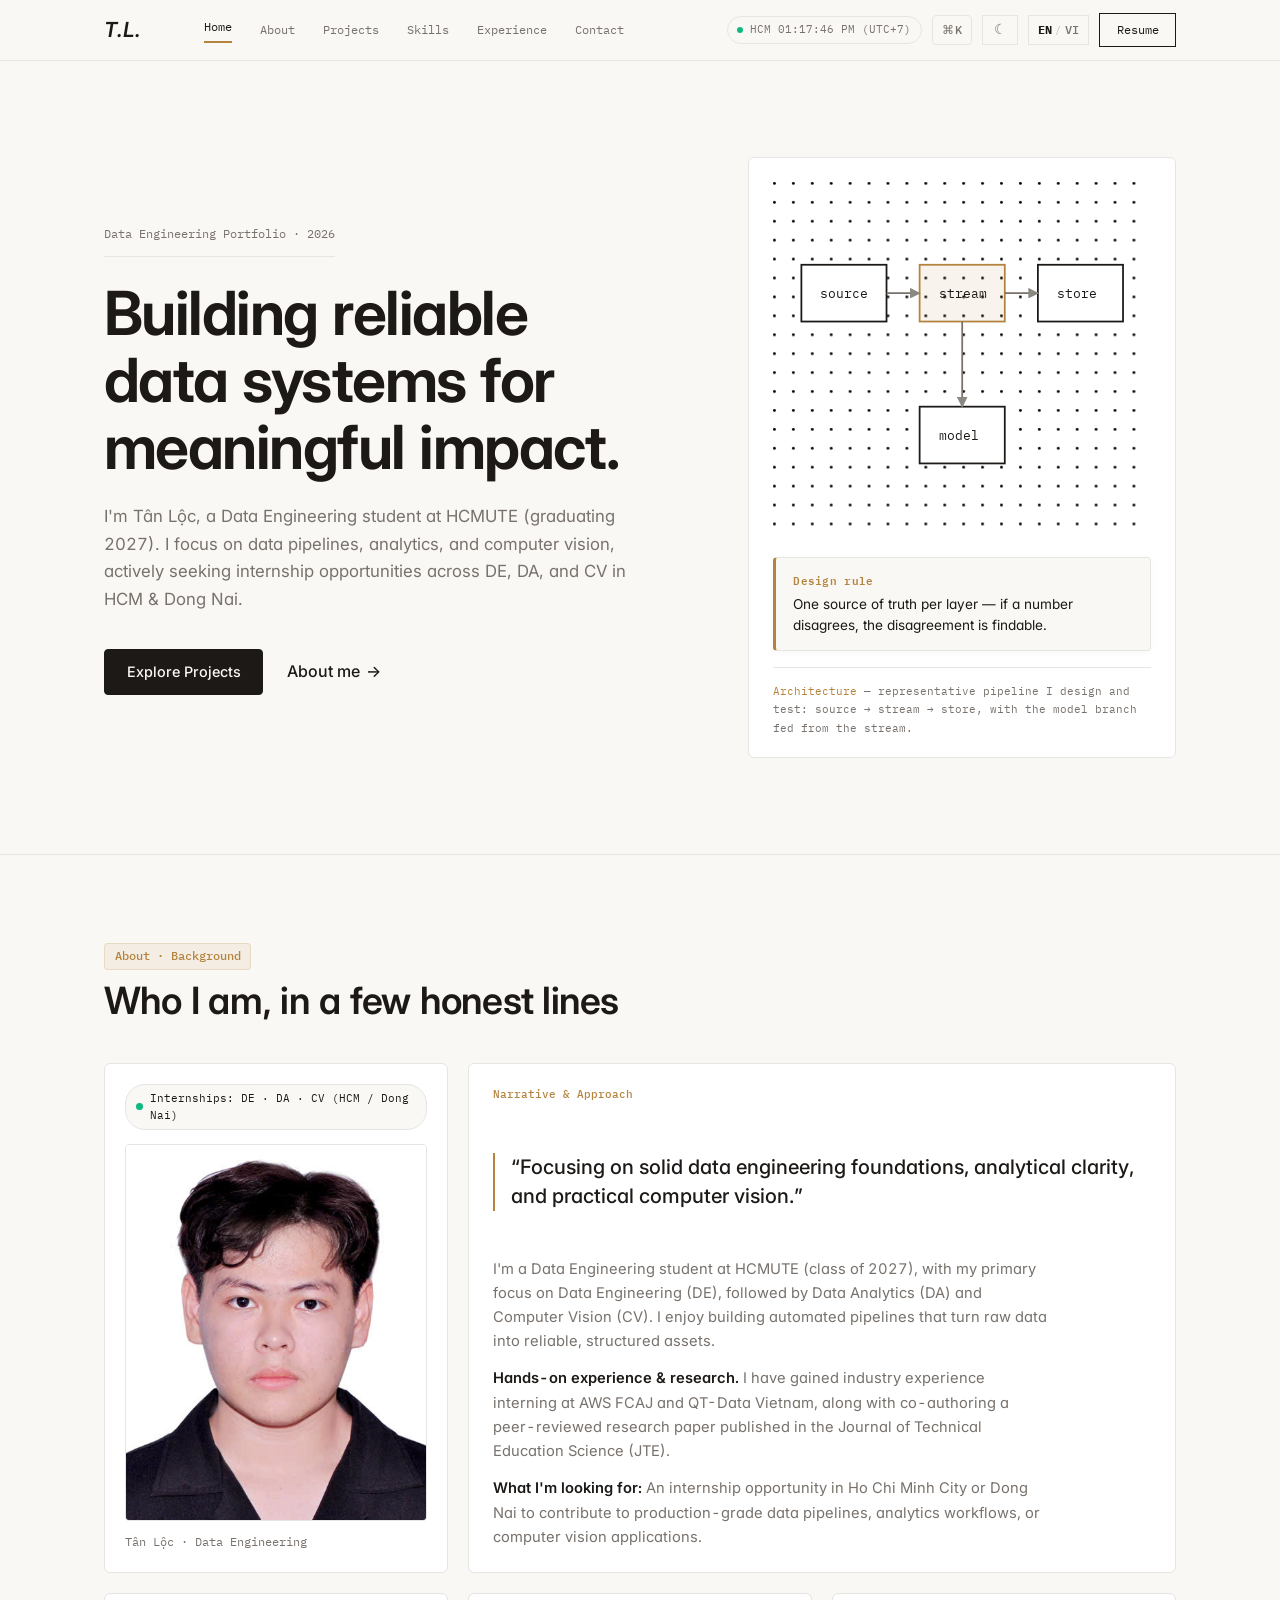
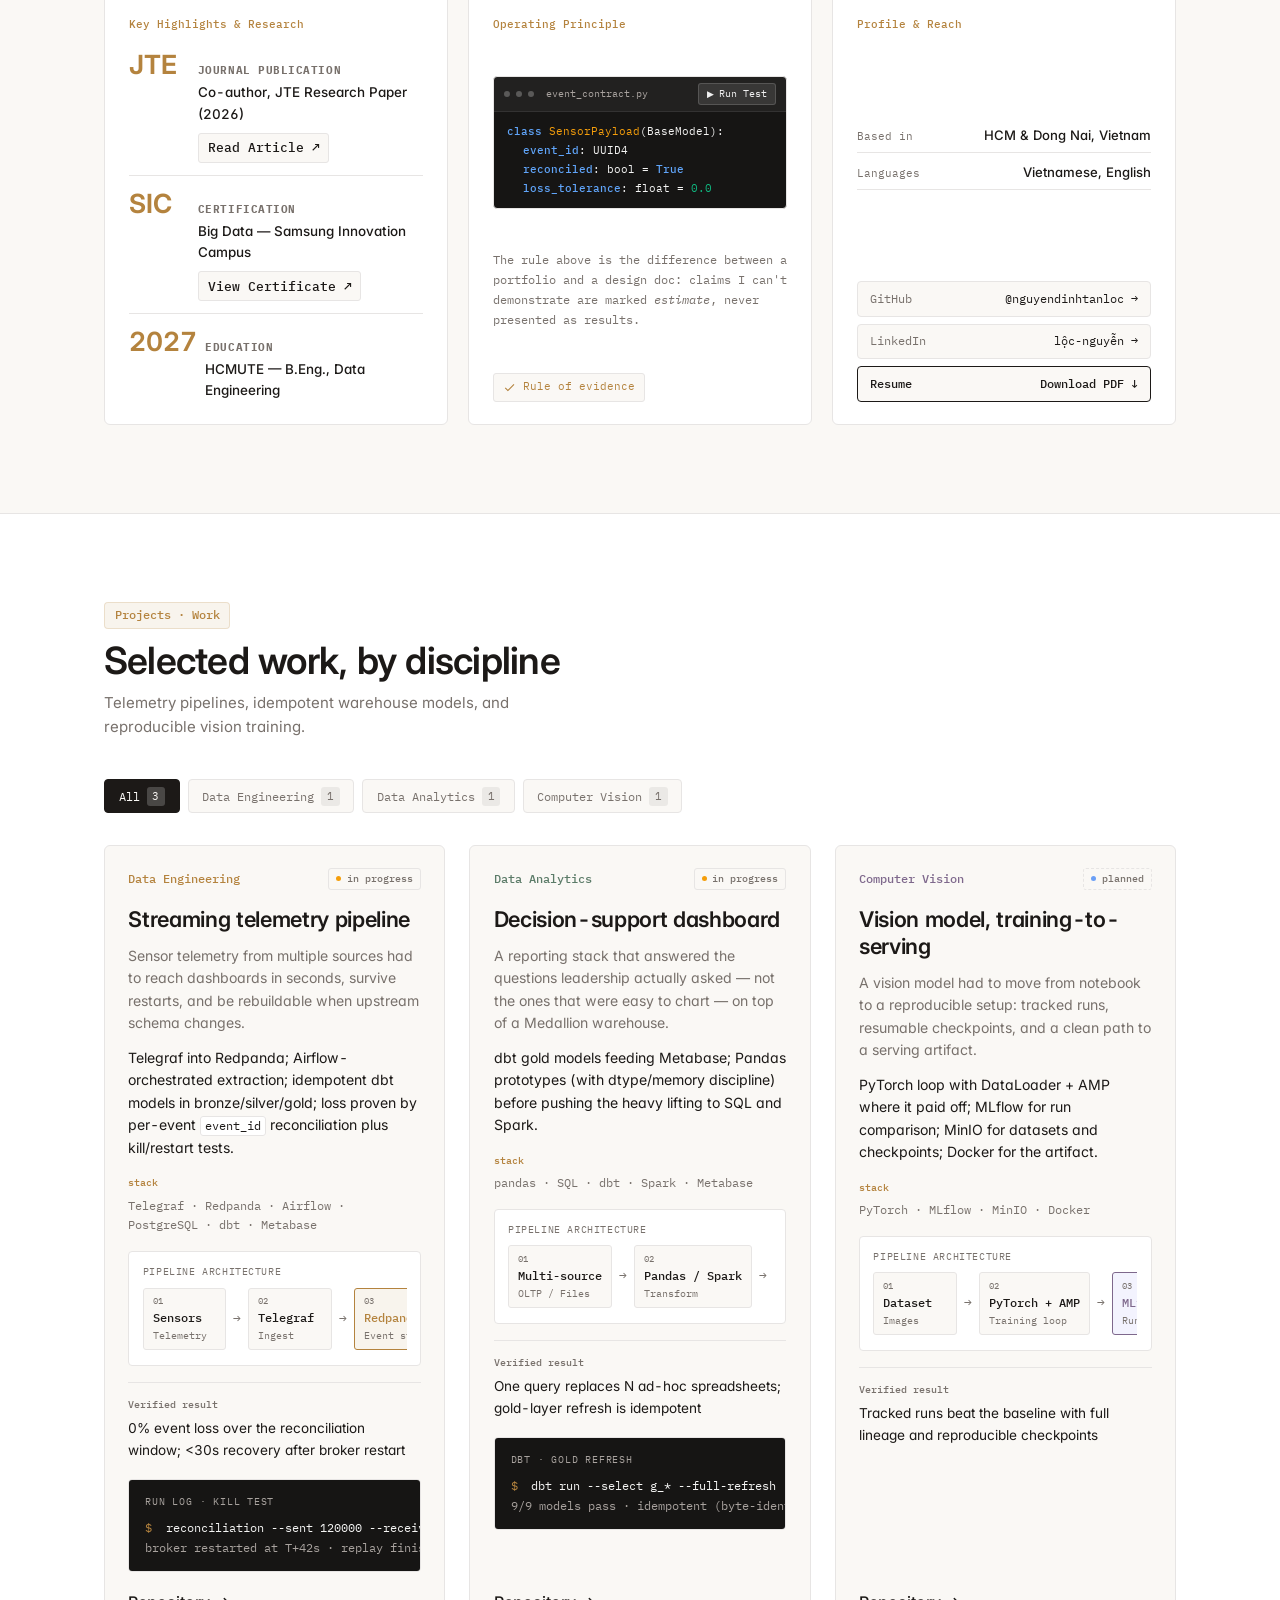
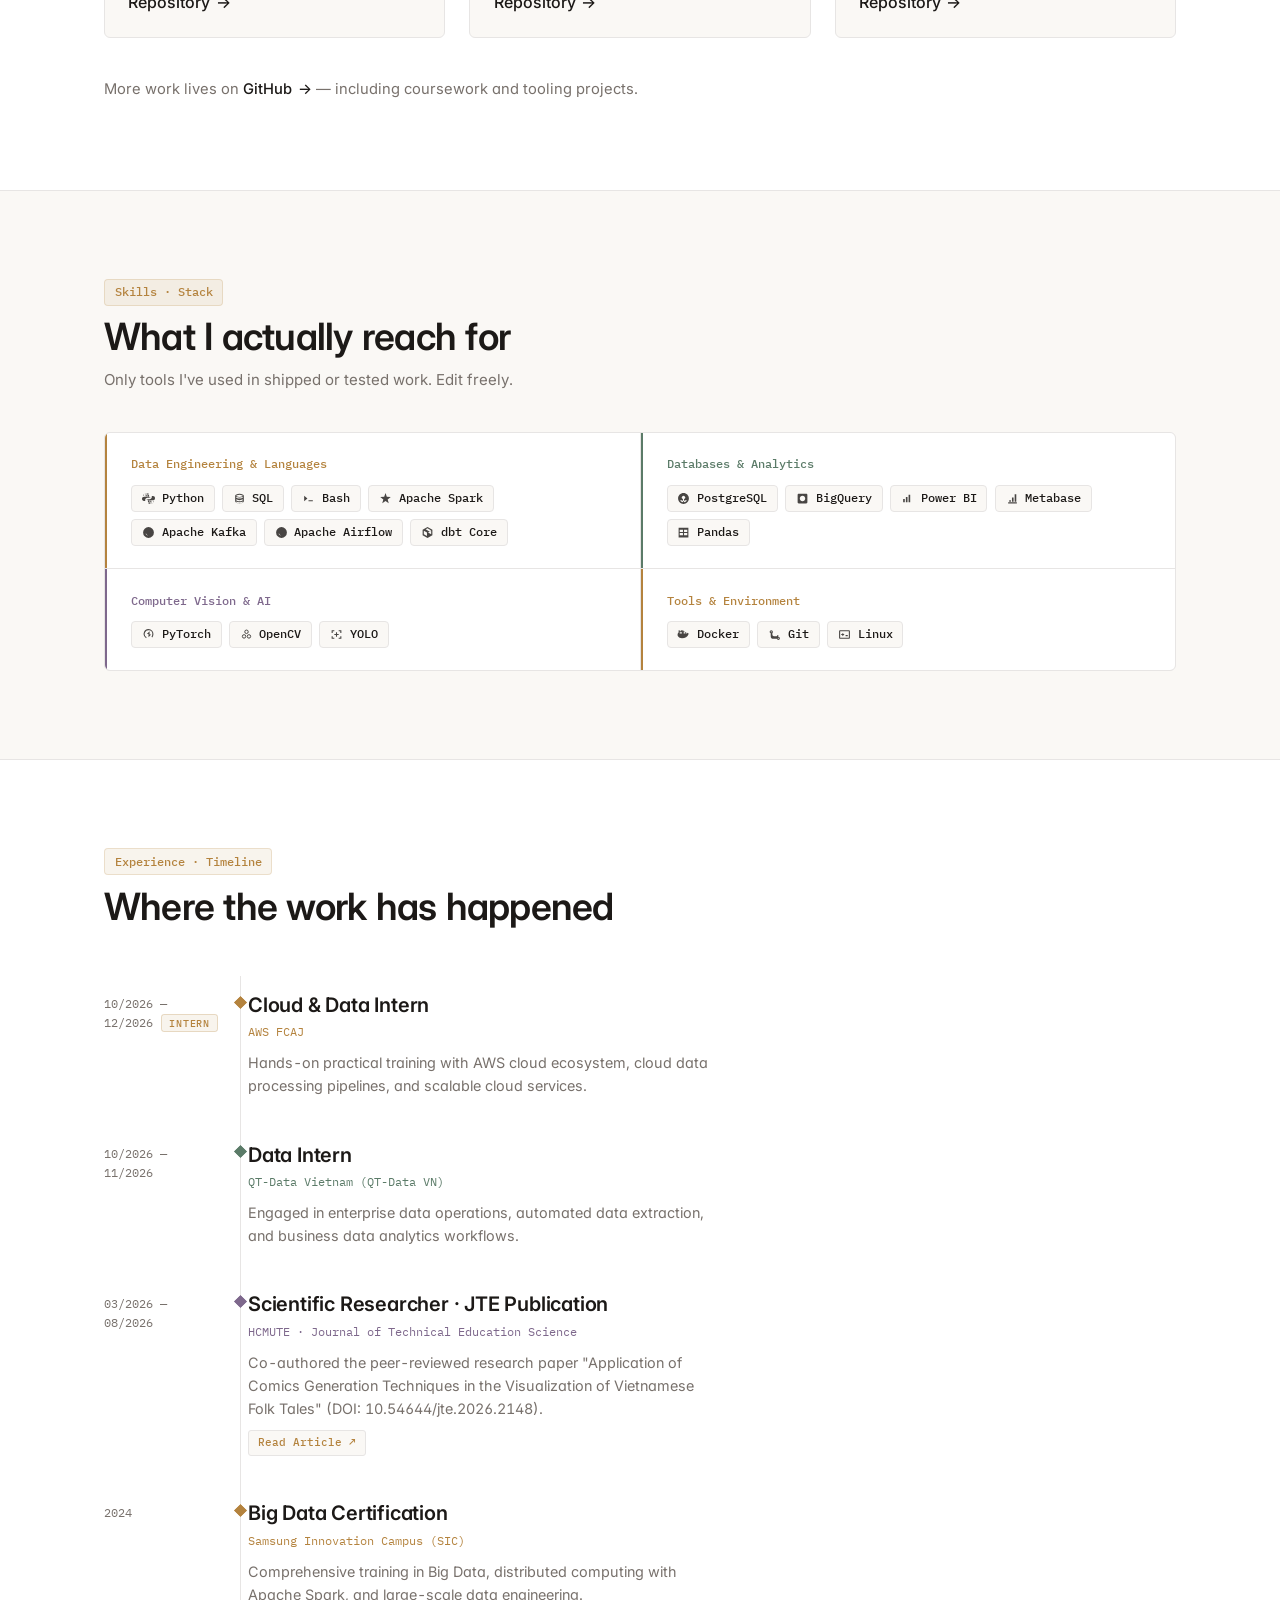
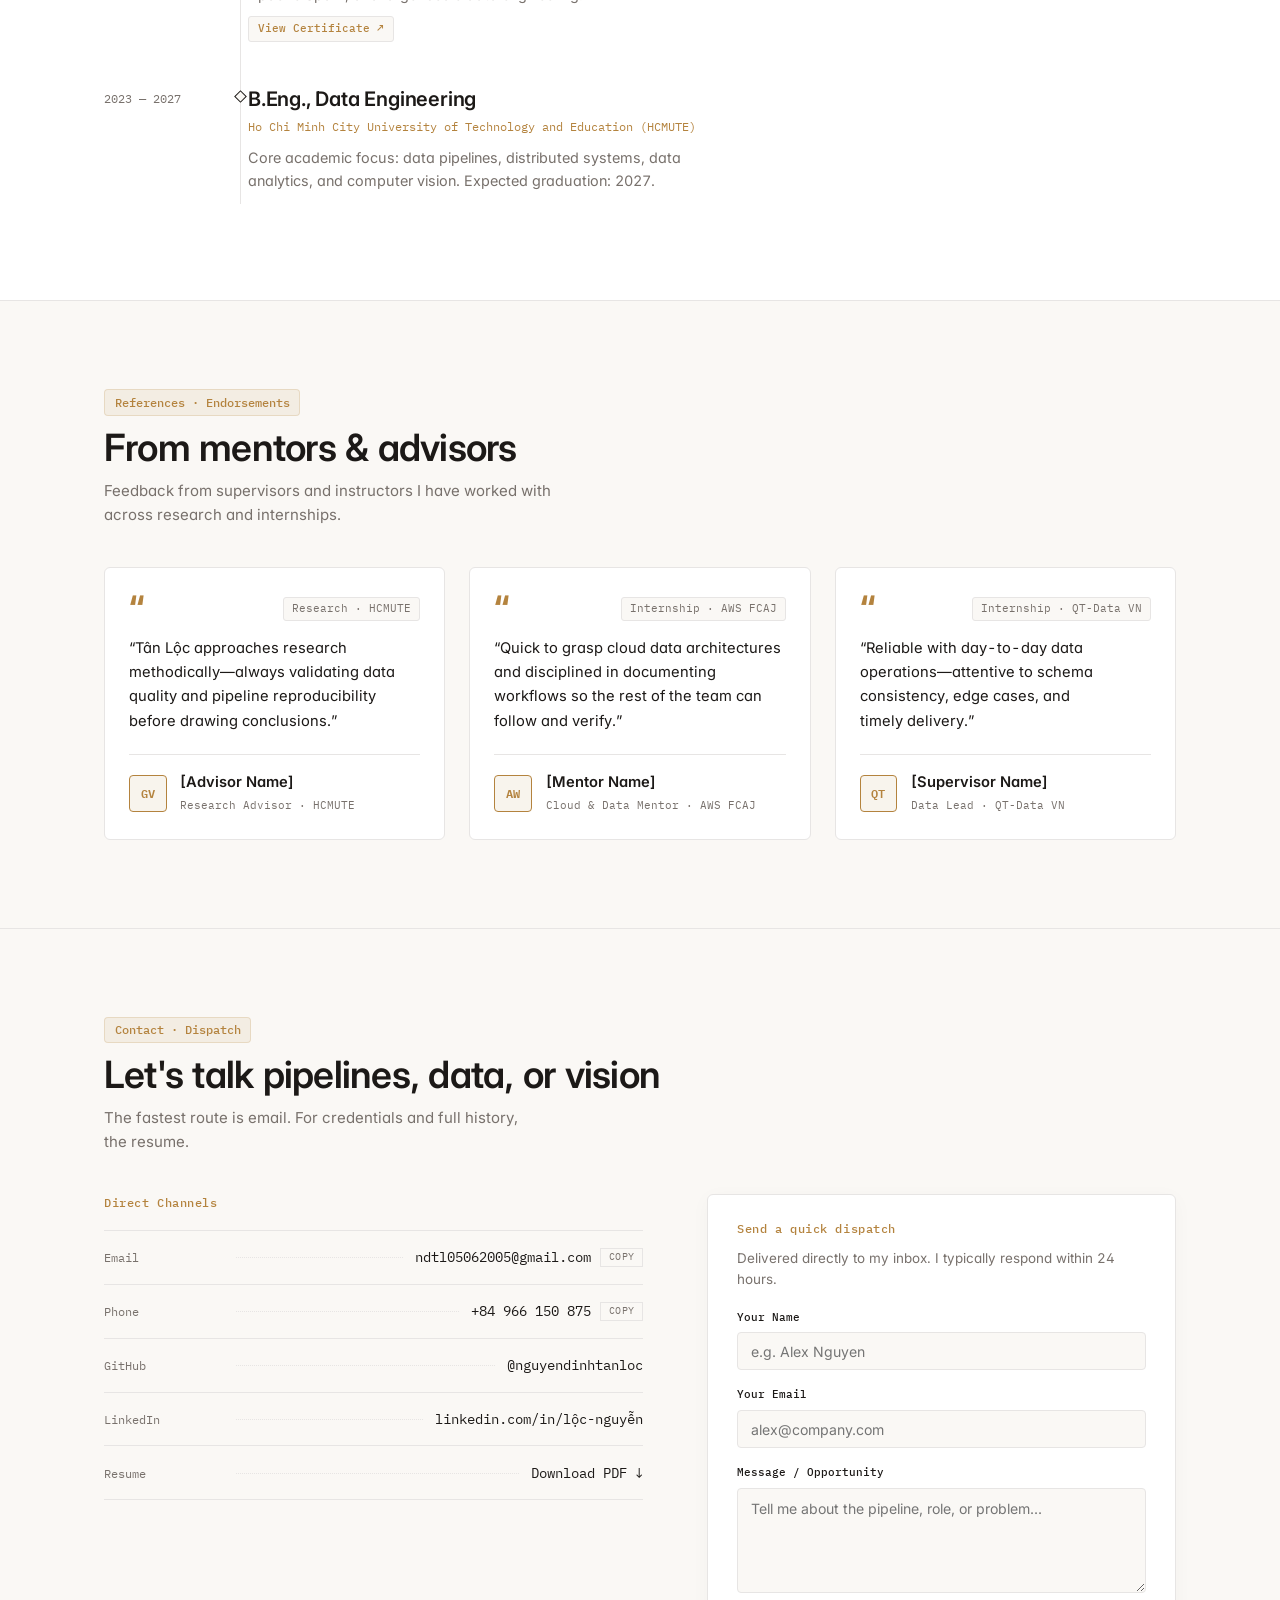
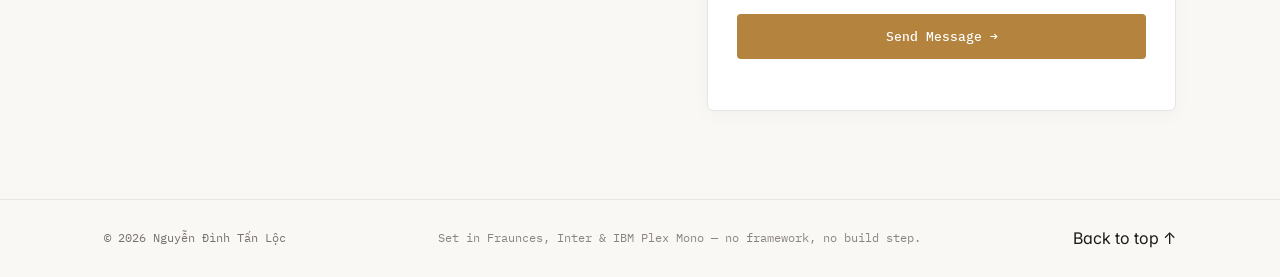
==== commit 5cd68673: "feat(ui): integrate endorsements section and update GitHub profile links" ====
--- a/index.html
+++ b/index.html
@@ -48,7 +48,7 @@
     "email": "mailto:ndtl05062005@gmail.com",
     "telephone": "+84966150875",
     "sameAs": [
-      "https://github.com/orgs/nguyendinhtanloc-Org",
+      "https://github.com/nguyendinhtanloc",
       "https://www.linkedin.com/in/l%E1%BB%99c-nguy%E1%BB%85n-492944448/"
     ]
   }
@@ -322,9 +322,9 @@
               </div>
             </dl>
             <div class="bento-links-grid">
-              <a class="bento-action-link" href="https://github.com/nguyendinhtanloc-Org" target="_blank" rel="noopener">
+              <a class="bento-action-link" href="https://github.com/nguyendinhtanloc" target="_blank" rel="noopener">
                 <span class="link-label">GitHub</span>
-                <span class="link-val">@nguyendinhtanloc-Org →</span>
+                <span class="link-val">@nguyendinhtanloc →</span>
               </a>
               <a class="bento-action-link" href="https://www.linkedin.com/in/l%E1%BB%99c-nguy%E1%BB%85n-492944448/" target="_blank" rel="noopener">
                 <span class="link-label">LinkedIn</span>
@@ -436,7 +436,7 @@
                   T+71s · p95 5.2s</span></p>
             </div>
             <footer class="project-links">
-              <a class="link-arrow" href="https://github.com/orgs/nguyendinhtanloc-Org" target="_blank" rel="noopener"
+              <a class="link-arrow" href="https://github.com/nguyendinhtanloc" target="_blank" rel="noopener"
                 data-i18n="p.repo" data-i18n-type="html">Repository <span aria-hidden="true">→</span></a>
             </footer>
           </article>
@@ -507,7 +507,7 @@
                   re-run)</span></p>
             </div>
             <footer class="project-links">
-              <a class="link-arrow" href="https://github.com/orgs/nguyendinhtanloc-Org" target="_blank" rel="noopener"
+              <a class="link-arrow" href="https://github.com/nguyendinhtanloc" target="_blank" rel="noopener"
                 data-i18n="p.repo" data-i18n-type="html">Repository <span aria-hidden="true">→</span></a>
             </footer>
           </article>
@@ -571,7 +571,7 @@
                 reproducible checkpoints</span>
             </p>
             <footer class="project-links">
-              <a class="link-arrow" href="https://github.com/orgs/nguyendinhtanloc-Org" target="_blank" rel="noopener"
+              <a class="link-arrow" href="https://github.com/nguyendinhtanloc" target="_blank" rel="noopener"
                 data-i18n="p.repo" data-i18n-type="html">Repository <span aria-hidden="true">→</span></a>
             </footer>
           </article>
@@ -579,7 +579,7 @@
 
         <p class="projects-more">
           <span data-i18n="projects.more.a">More work lives on</span>
-          <a class="link-arrow" href="https://github.com/orgs/nguyendinhtanloc-Org" target="_blank"
+          <a class="link-arrow" href="https://github.com/nguyendinhtanloc" target="_blank"
             rel="noopener">GitHub <span aria-hidden="true">→</span></a>
           <span data-i18n="projects.more.b">— including coursework and tooling projects.</span>
         </p>
@@ -709,6 +709,24 @@
       </div>
     </section>
 
+    <!-- ============ ENDORSEMENTS ============ -->
+    <section class="section endorsements" id="endorsements" aria-labelledby="endorsements-title">
+      <div class="container">
+        <div class="section-head">
+          <span class="section-badge" data-i18n="end.badge">References · Endorsements</span>
+          <h2 id="endorsements-title" class="section-title" data-i18n="end.title">From mentors &amp; advisors</h2>
+          <p class="section-note" data-i18n="end.note">
+            Feedback from supervisors and instructors I have worked with across research and internships.
+          </p>
+        </div>
+
+        <div class="endorsement-grid" id="endorsement-grid"></div>
+        <div class="endorsements-actions" id="endorsements-actions" hidden>
+          <button type="button" class="btn-endorsements-toggle" id="btn-endorsements-toggle" aria-expanded="false"></button>
+        </div>
+      </div>
+    </section>
+
     <!-- ============ CONTACT ============ -->
     <section class="section contact" id="contact" aria-labelledby="contact-title">
       <div class="container">
@@ -744,10 +762,10 @@
                   </button>
                 </div>
               </div>
-              <a class="contact-line" href="https://github.com/orgs/nguyendinhtanloc-Org" target="_blank" rel="noopener">
+              <a class="contact-line" href="https://github.com/nguyendinhtanloc" target="_blank" rel="noopener">
                 <span class="contact-key">GitHub</span>
                 <span class="dots" aria-hidden="true"></span>
-                <span class="contact-val">@nguyendinhtanloc-Org</span>
+                <span class="contact-val">@nguyendinhtanloc</span>
               </a>
               <a class="contact-line" href="https://www.linkedin.com/in/l%E1%BB%99c-nguy%E1%BB%85n-492944448/"
                 target="_blank" rel="noopener">
@@ -857,10 +875,15 @@
           <span class="cmd-item-text" data-i18n="cmd.item.exp">Experience &amp; Education</span>
           <span class="cmd-item-meta">04</span>
         </div>
+        <div class="cmd-item" role="option" data-action="nav" data-target="#endorsements">
+          <span class="cmd-item-icon">💬</span>
+          <span class="cmd-item-text" data-i18n="cmd.item.endorsements">Mentor Endorsements</span>
+          <span class="cmd-item-meta">05</span>
+        </div>
         <div class="cmd-item" role="option" data-action="nav" data-target="#contact">
           <span class="cmd-item-icon">✉️</span>
           <span class="cmd-item-text" data-i18n="cmd.item.contact">Contact &amp; Quick Dispatch</span>
-          <span class="cmd-item-meta">05</span>
+          <span class="cmd-item-meta">06</span>
         </div>
 
         <div class="cmd-group-label" data-i18n="cmd.group.actions">Quick Actions</div>
@@ -894,6 +917,7 @@
   </div>
 
   <script src="js/i18n.js" defer></script>
+  <script src="js/endorsements.js" defer></script>
   <script src="js/theme.js" defer></script>
   <script src="js/navigation.js" defer></script>
   <script src="js/modal.js" defer></script>
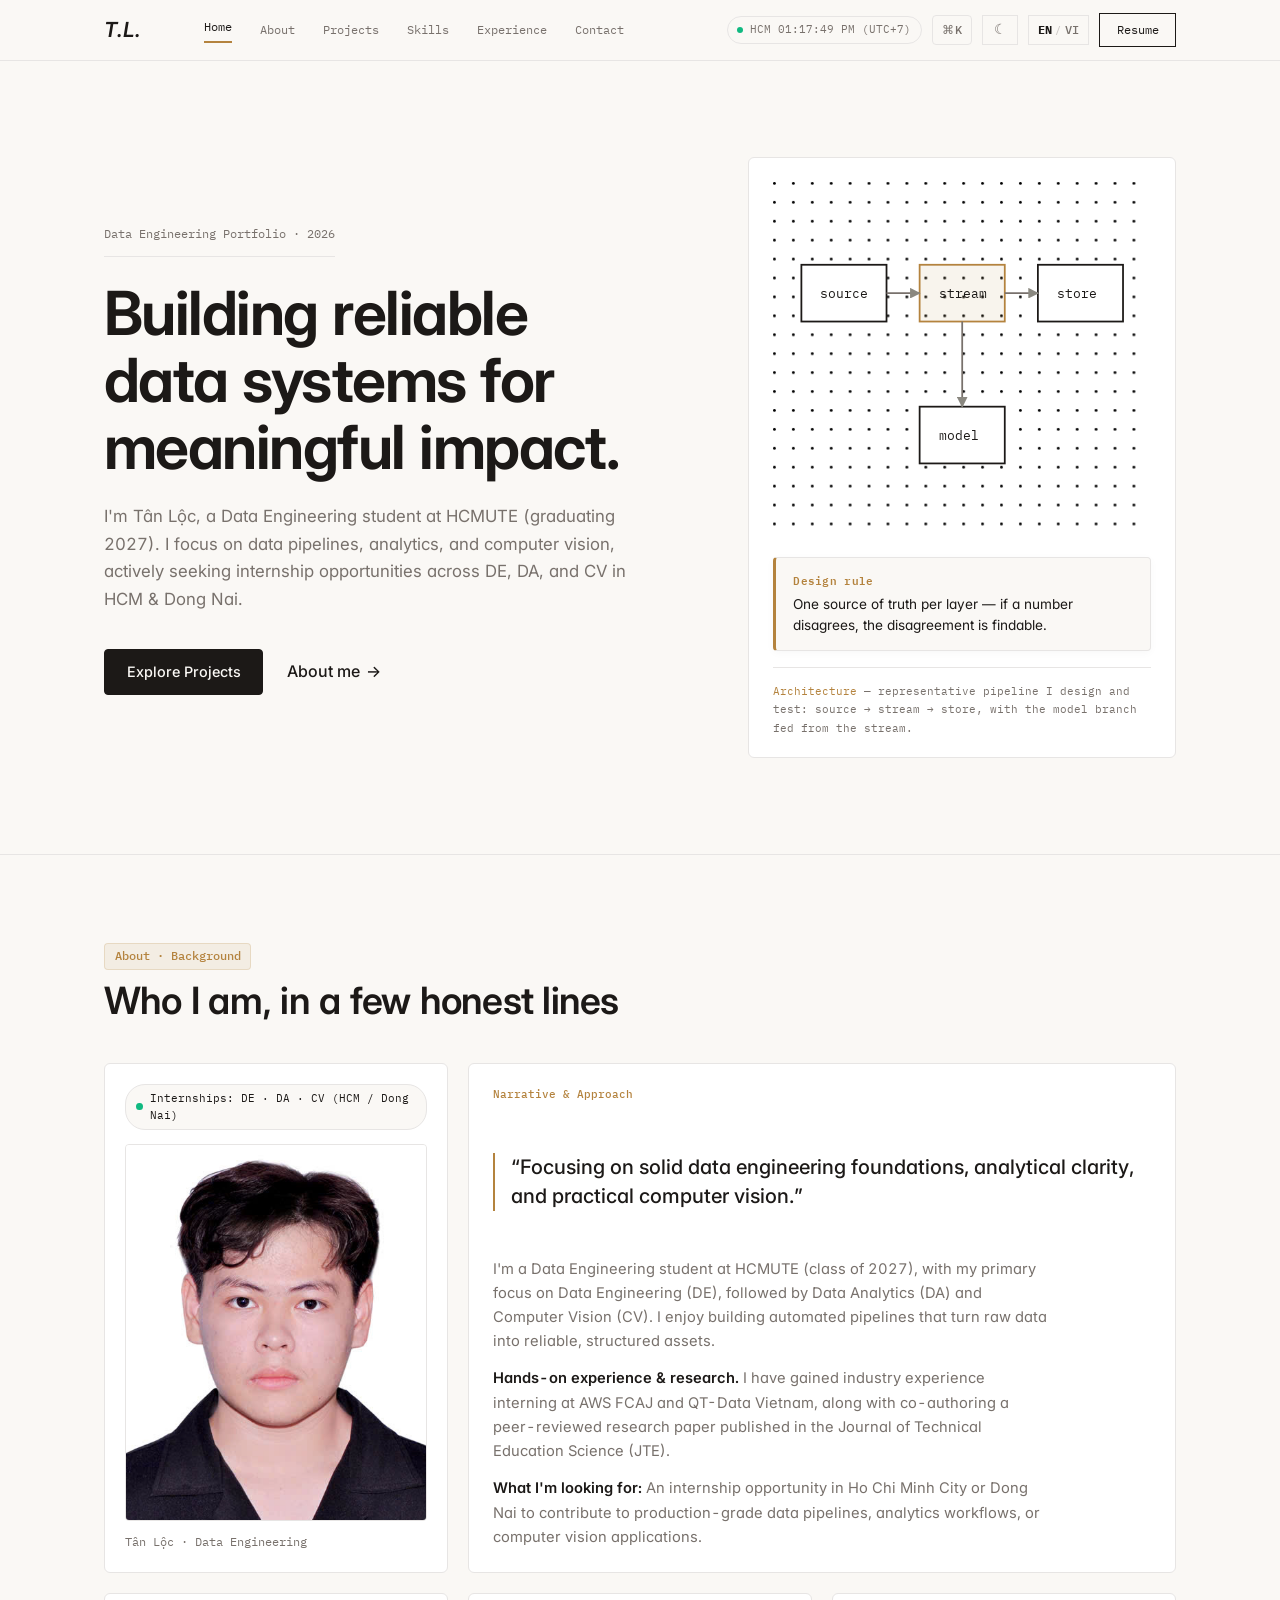
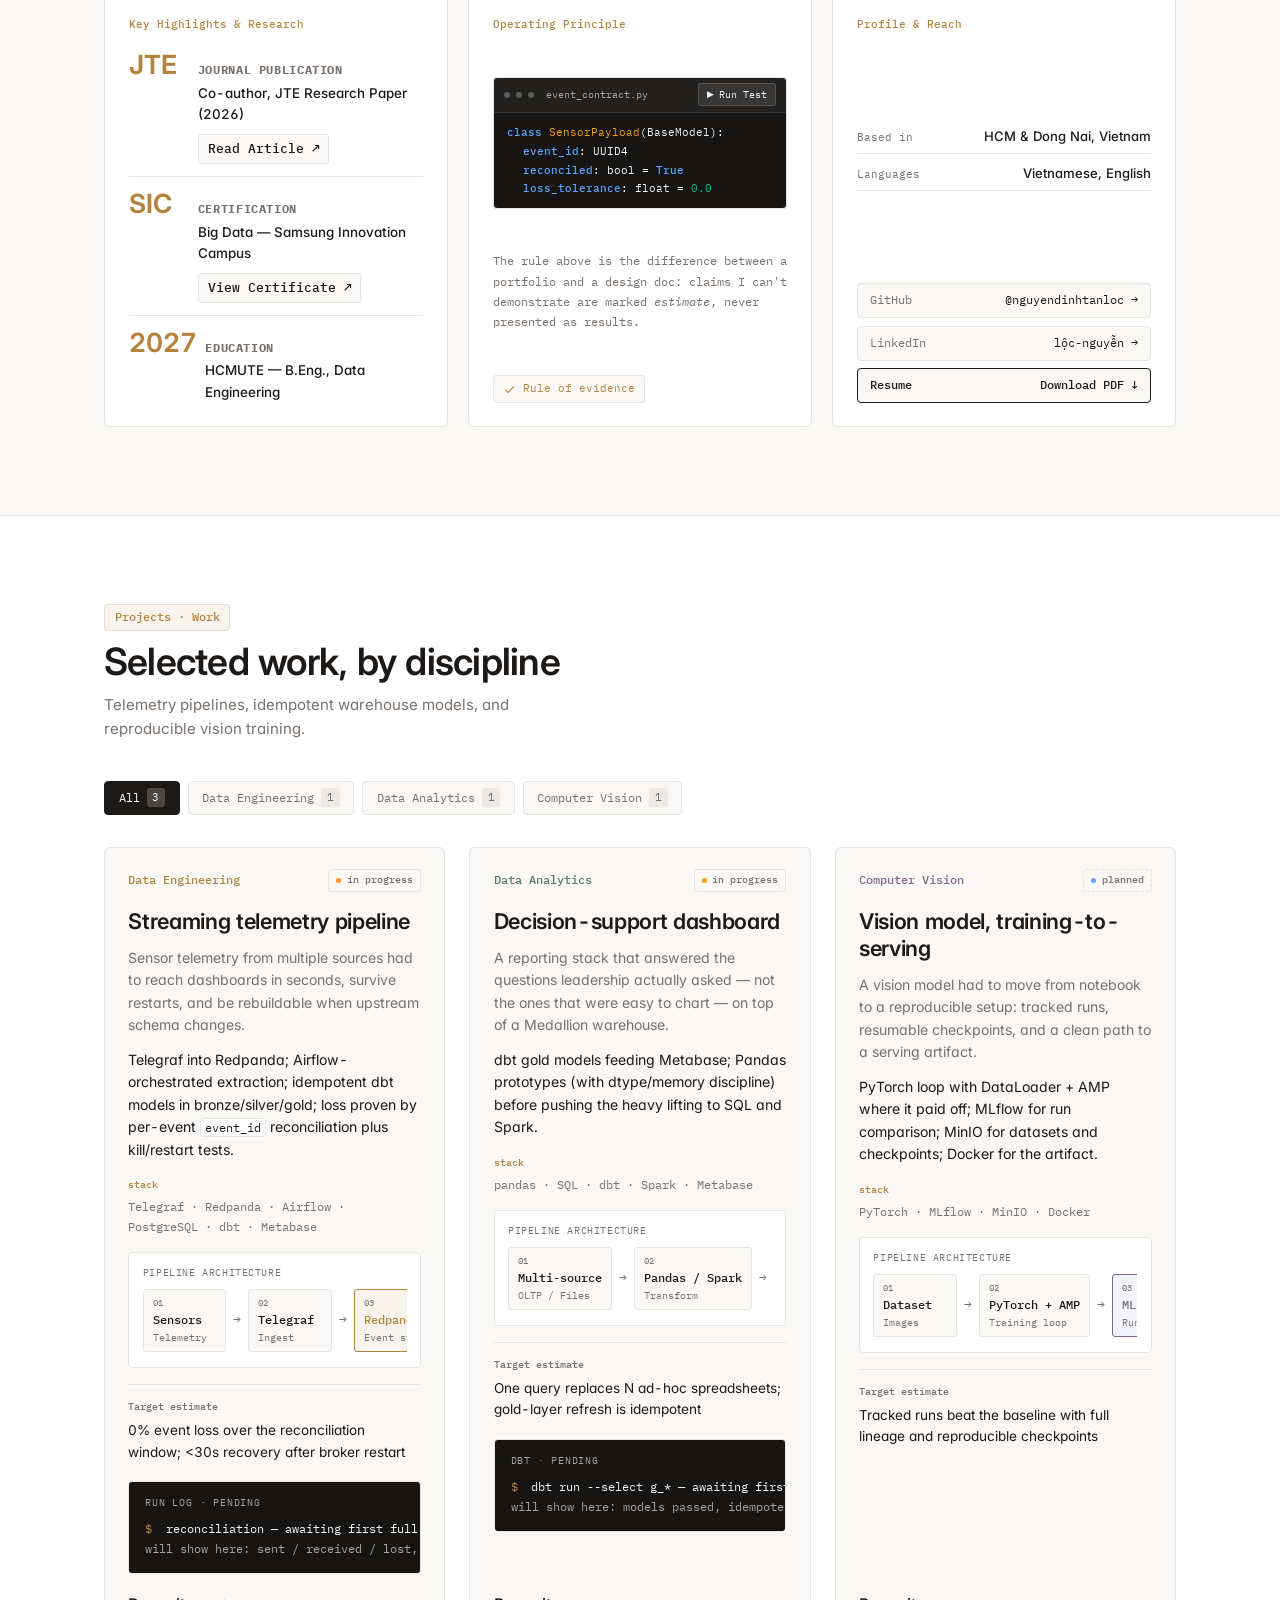
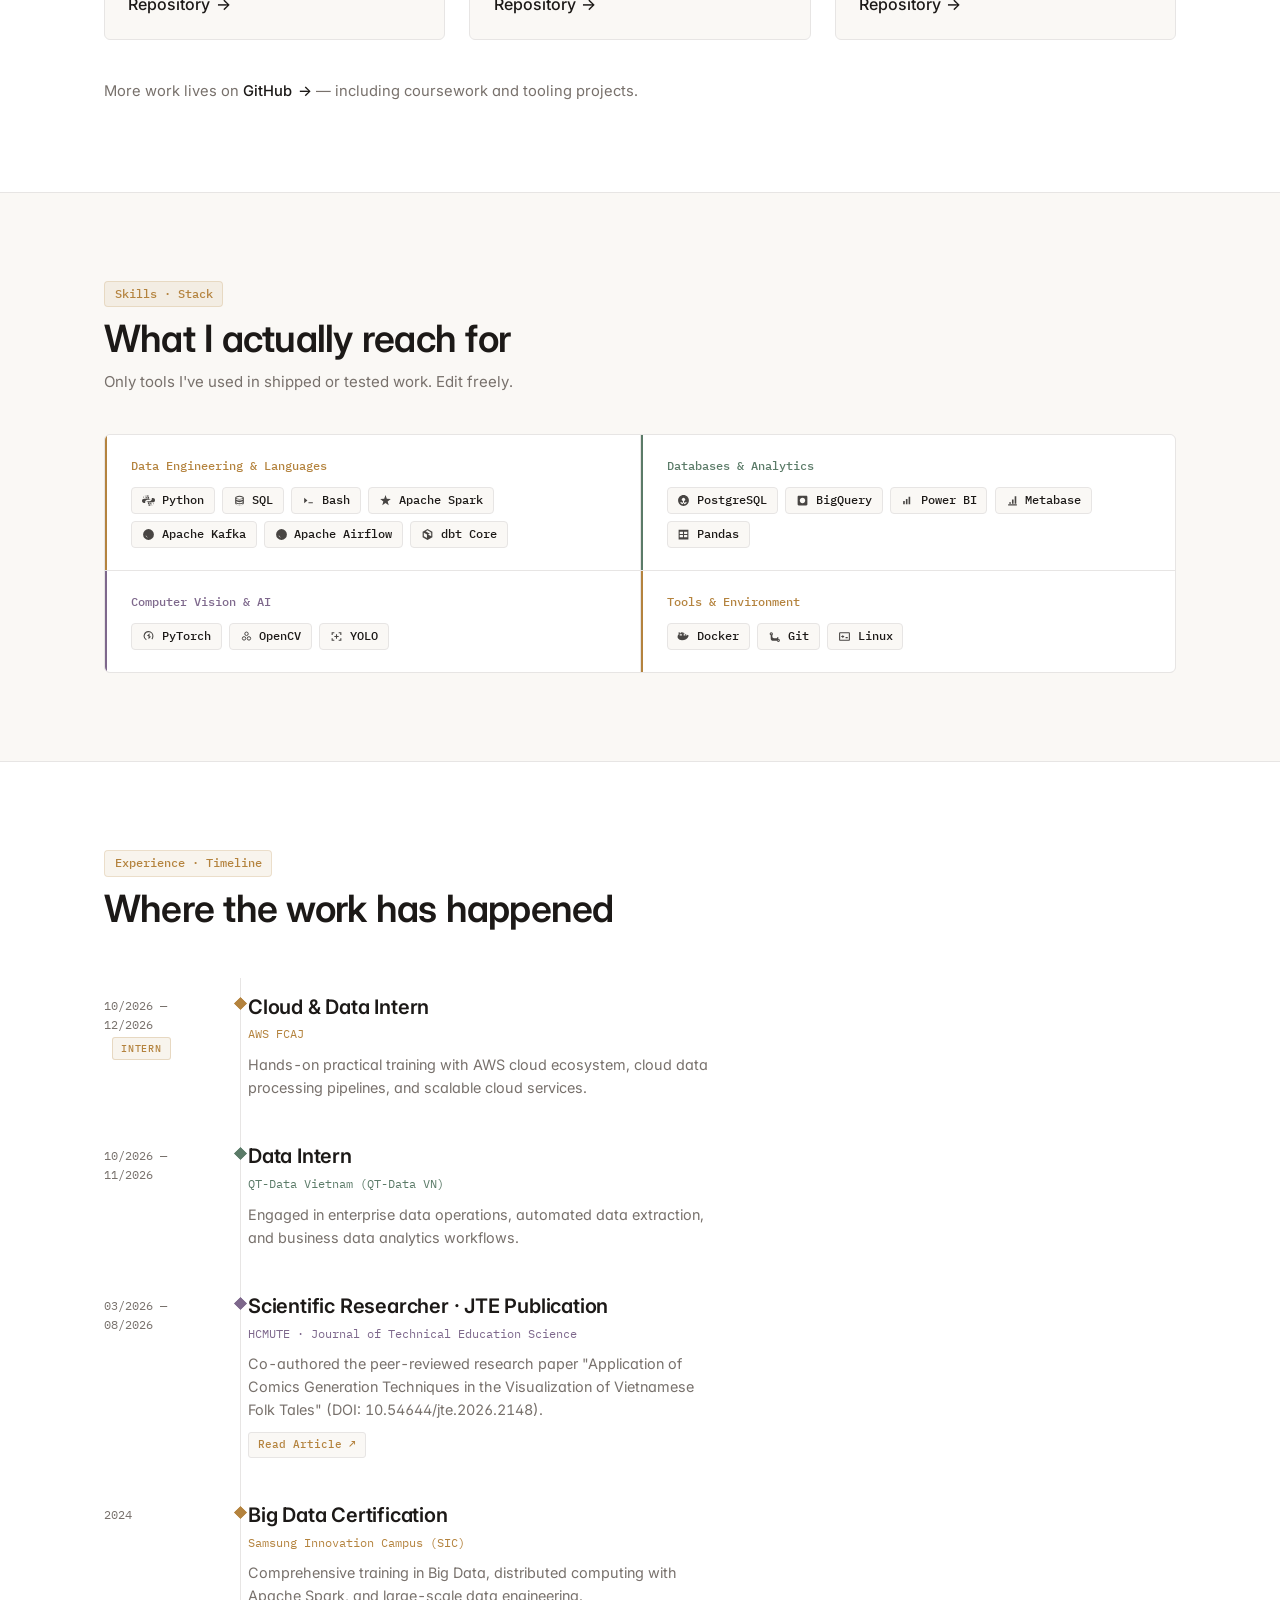
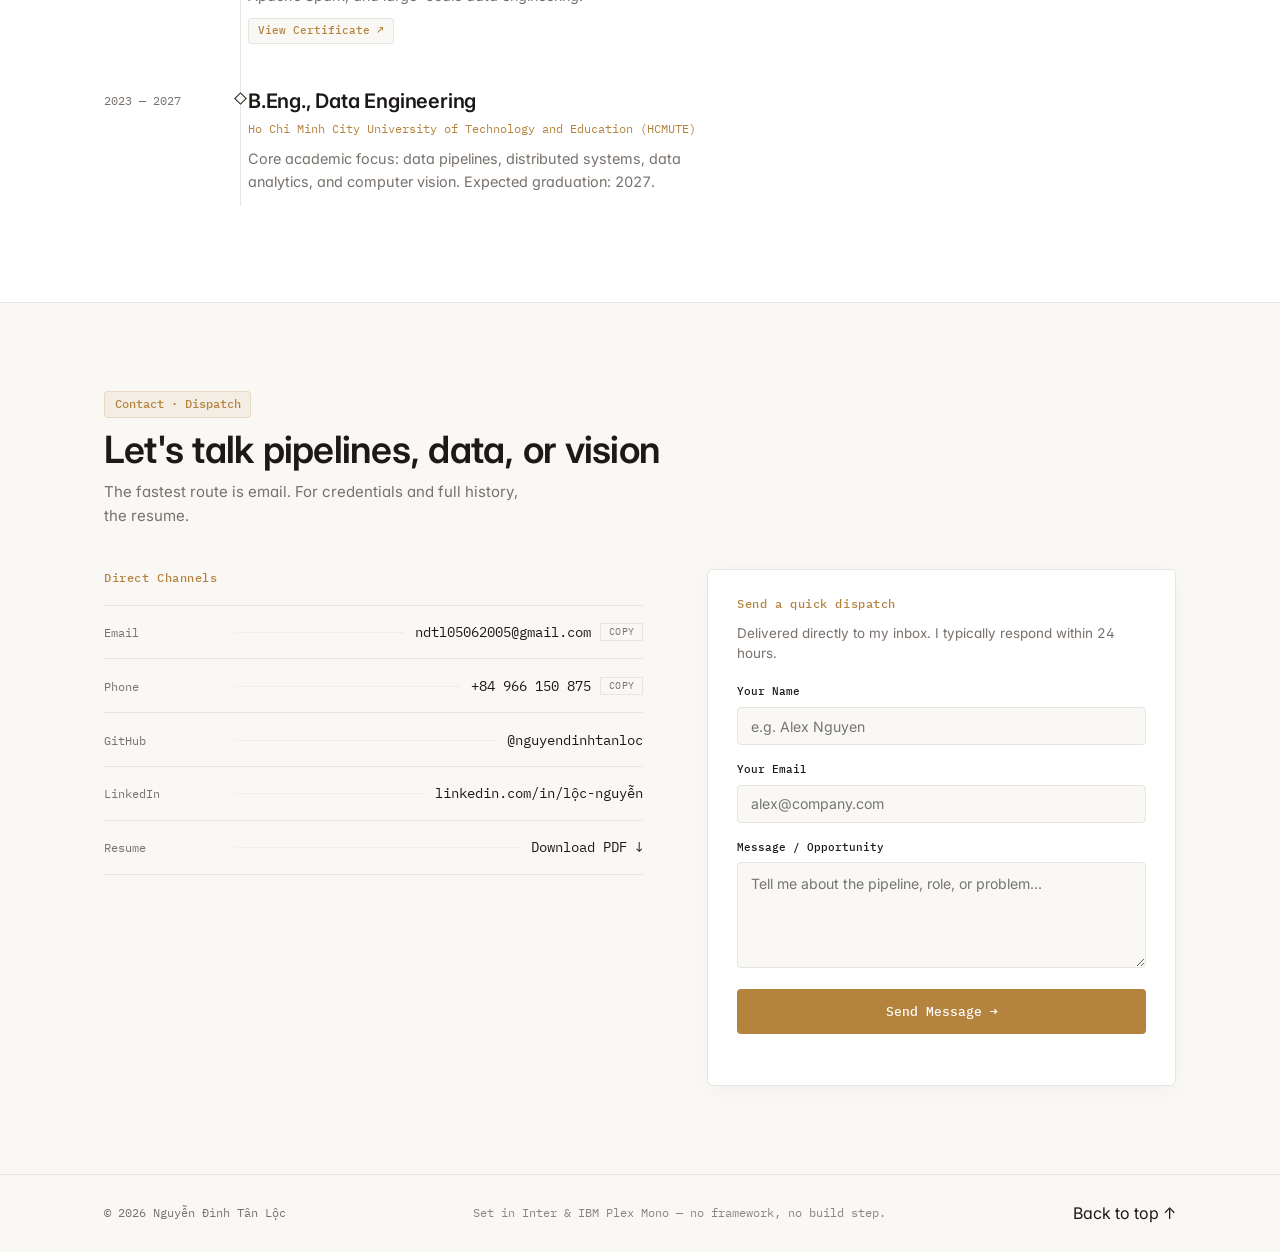
==== commit 819f78a1: "feat(ui): update index.html structure and content" ====
--- a/index.html
+++ b/index.html
@@ -90,6 +90,9 @@
         <a href="#skills" class="nav-link" data-spy data-i18n="nav.skills">Skills</a>
         <a href="#experience" class="nav-link" data-spy data-i18n="nav.exp">Experience</a>
         <a href="#contact" class="nav-link" data-spy data-i18n="nav.contact">Contact</a>
+        <div class="mobile-nav-extra">
+          <a class="btn-resume" href="assets/docs/NguyenDinhTanLoc_Resume.pdf" download="NguyenDinhTanLoc_Resume.pdf" data-i18n="nav.resume">Resume</a>
+        </div>
       </nav>
       <div class="nav-actions">
         <div class="live-status-pill" id="live-time-pill" title="Live Local Time in Vietnam">
@@ -352,20 +355,21 @@
         </div>
 
         <!-- Project Discipline Filter Tabs -->
-        <div class="project-filters" role="tablist" aria-label="Filter projects by discipline">
-          <button type="button" class="project-filter-btn is-active" data-filter="all" role="tab" aria-selected="true">
+        <div class="project-filters" aria-label="Filter projects by discipline">
+          <button type="button" class="project-filter-btn is-active" data-filter="all" aria-pressed="true">
             <span data-i18n="p.filter.all">All</span> <span class="filter-count">3</span>
           </button>
-          <button type="button" class="project-filter-btn" data-filter="de" role="tab" aria-selected="false">
+          <button type="button" class="project-filter-btn" data-filter="de" aria-pressed="false">
             <span data-i18n="p.filter.de">Data Engineering</span> <span class="filter-count">1</span>
           </button>
-          <button type="button" class="project-filter-btn" data-filter="da" role="tab" aria-selected="false">
+          <button type="button" class="project-filter-btn" data-filter="da" aria-pressed="false">
             <span data-i18n="p.filter.da">Data Analytics</span> <span class="filter-count">1</span>
           </button>
-          <button type="button" class="project-filter-btn" data-filter="cv" role="tab" aria-selected="false">
+          <button type="button" class="project-filter-btn" data-filter="cv" aria-pressed="false">
             <span data-i18n="p.filter.cv">Computer Vision</span> <span class="filter-count">1</span>
           </button>
         </div>
+        <p class="sr-live" id="filter-live" aria-live="polite"></p>
 
         <div class="project-grid">
           <!-- 01 — Data Engineering -->
@@ -423,17 +427,15 @@
               </div>
             </div>
             <p class="project-result">
-              <span class="result-label" data-i18n="p.resultlabel">Verified result</span>
+              <span class="result-label" data-i18n="p.resultlabel">Target estimate</span>
               <span data-i18n="p1.result" data-i18n-type="html">0% event loss over the reconciliation window; &lt;30s
                 recovery after broker restart</span>
             </p>
-            <!-- Evidence block: sample formatting. Replace with your real log excerpts when the project is done. -->
-            <div class="evidence" aria-label="Verification run log (sample — replace with your real output)">
-              <span class="ev-label" data-i18n="p1.evlabel">run log · kill test</span>
-              <p class="ev-line"><span class="ev-prompt">$</span> reconciliation --sent 120000 --received 120000 --lost
-                0</p>
-              <p class="ev-line"><span class="ev-mute" data-i18n="p1.evl2">broker restarted at T+42s · replay finished
-                  T+71s · p95 5.2s</span></p>
+            <!-- Pending block: no real logs yet (project in progress). Paste real run output here when the pipeline ships. -->
+            <div class="evidence" aria-label="Verification run log — pending real data">
+              <span class="ev-label" data-i18n="p1.evlabel">run log · pending</span>
+              <p class="ev-line"><span class="ev-prompt">$</span> reconciliation — awaiting first full pipeline run</p>
+              <p class="ev-line"><span class="ev-mute" data-i18n="p1.evl2">will show here: sent / received / lost, kill-restart replay, p95</span></p>
             </div>
             <footer class="project-links">
               <a class="link-arrow" href="https://github.com/nguyendinhtanloc" target="_blank" rel="noopener"
@@ -495,16 +497,15 @@
               </div>
             </div>
             <p class="project-result">
-              <span class="result-label" data-i18n="p.resultlabel">Verified result</span>
+              <span class="result-label" data-i18n="p.resultlabel">Target estimate</span>
               <span data-i18n="p2.result" data-i18n-type="html">One query replaces N ad-hoc spreadsheets; gold-layer
                 refresh is idempotent</span>
             </p>
-            <!-- Evidence block: sample formatting. Replace with your real output when done. -->
-            <div class="evidence" aria-label="Verification query (sample — replace with your real output)">
-              <span class="ev-label" data-i18n="p2.evlabel">dbt · gold refresh</span>
-              <p class="ev-line"><span class="ev-prompt">$</span> dbt run --select g_* --full-refresh</p>
-              <p class="ev-line"><span class="ev-mute" data-i18n="p2.evl2">9/9 models pass · idempotent (byte-identical
-                  re-run)</span></p>
+            <!-- Pending block: no real output yet. Paste the real dbt run log here when the gold layer ships. -->
+            <div class="evidence" aria-label="Verification query — pending real data">
+              <span class="ev-label" data-i18n="p2.evlabel">dbt · pending</span>
+              <p class="ev-line"><span class="ev-prompt">$</span> dbt run --select g_* — awaiting first gold refresh</p>
+              <p class="ev-line"><span class="ev-mute" data-i18n="p2.evl2">will show here: models passed, idempotency check</span></p>
             </div>
             <footer class="project-links">
               <a class="link-arrow" href="https://github.com/nguyendinhtanloc" target="_blank" rel="noopener"
@@ -566,7 +567,7 @@
               </div>
             </div>
             <p class="project-result">
-              <span class="result-label" data-i18n="p.resultlabel">Verified result</span>
+              <span class="result-label" data-i18n="p.resultlabel">Target estimate</span>
               <span data-i18n="p3.result" data-i18n-type="html">Tracked runs beat the baseline with full lineage and
                 reproducible checkpoints</span>
             </p>
@@ -648,7 +649,7 @@
         </div>
 
         <ol class="timeline">
-          <li class="timeline-item is-now tl-de">
+          <li class="timeline-item tl-de">
             <div class="timeline-date" data-i18n="tl1.date" data-i18n-type="html">10/2026 — 12/2026<span class="now-label"
                 aria-label="current">intern</span></div>
             <div class="timeline-body">
@@ -710,7 +711,9 @@
     </section>
 
     <!-- ============ ENDORSEMENTS ============ -->
-    <section class="section endorsements" id="endorsements" aria-labelledby="endorsements-title">
+    <!-- Pending real names + quotes from mentors/advisors. Unhide once they exist;
+         remove `hidden` below and the matching cmd-item, then repoint PRODUCT.md Evidence. -->
+    <section class="section endorsements" id="endorsements" aria-labelledby="endorsements-title" hidden>
       <div class="container">
         <div class="section-head">
           <span class="section-badge" data-i18n="end.badge">References · Endorsements</span>
@@ -832,8 +835,8 @@
 
   <footer class="footer">
     <div class="container footer-inner">
-      <p>© <span class="js-year">2026</span> Nguyễn Đình Tấn Lộc</p>
-      <p class="footer-meta" data-i18n="footer.meta" data-i18n-type="html">Set in Fraunces, Inter &amp; IBM Plex Mono —
+      <p>© <span class="js-year">2026</span> Nguyễn Đình Tân Lộc</p>
+      <p class="footer-meta" data-i18n="footer.meta" data-i18n-type="html">Set in Inter &amp; IBM Plex Mono —
         no framework, no build step.</p>
       <a class="footer-top" href="#top" data-i18n="footer.top">Back to top ↑</a>
     </div>
@@ -844,66 +847,60 @@
     <div class="cmd-backdrop" id="cmd-backdrop"></div>
     <div class="cmd-dialog">
       <div class="cmd-search-bar">
-        <span class="cmd-search-icon" aria-hidden="true">🔍</span>
+        <svg class="cmd-search-icon" viewBox="0 0 24 24" fill="none" stroke="currentColor" stroke-width="1.75" stroke-linecap="round" aria-hidden="true"><circle cx="11" cy="11" r="7"/><line x1="21" y1="21" x2="16.5" y2="16.5"/></svg>
         <input type="text" id="cmd-input" class="cmd-input" aria-label="Search commands or sections" placeholder="Type a command or jump to section..." data-i18n-placeholder="cmd.placeholder" autocomplete="off" spellcheck="false">
         <kbd class="cmd-kbd">ESC</kbd>
       </div>
       <div class="cmd-list" id="cmd-list" role="listbox">
         <div class="cmd-group-label" data-i18n="cmd.group.nav">Navigation</div>
-        <div class="cmd-item" role="option" data-action="nav" data-target="#home">
-          <span class="cmd-item-icon">🏠</span>
+        <div class="cmd-item" role="option" tabindex="-1" data-action="nav" data-target="#home">
+          <svg class="ci" viewBox="0 0 24 24" fill="none" stroke="currentColor" stroke-width="1.75" stroke-linecap="round" stroke-linejoin="round" aria-hidden="true"><path d="M3 9l9-7 9 7v11a2 2 0 0 1-2 2H5a2 2 0 0 1-2-2z"/><polyline points="9 22 9 12 15 12 15 22"/></svg>
           <span class="cmd-item-text" data-i18n="cmd.item.home">Home / Top</span>
           <span class="cmd-item-meta">00</span>
         </div>
-        <div class="cmd-item" role="option" data-action="nav" data-target="#about">
-          <span class="cmd-item-icon">👤</span>
+        <div class="cmd-item" role="option" tabindex="-1" data-action="nav" data-target="#about">
+          <svg class="ci" viewBox="0 0 24 24" fill="none" stroke="currentColor" stroke-width="1.75" stroke-linecap="round" stroke-linejoin="round" aria-hidden="true"><path d="M20 21v-2a4 4 0 0 0-4-4H8a4 4 0 0 0-4 4v2"/><circle cx="12" cy="7" r="4"/></svg>
           <span class="cmd-item-text" data-i18n="cmd.item.about">About Tân Lộc</span>
           <span class="cmd-item-meta">01</span>
         </div>
-        <div class="cmd-item" role="option" data-action="nav" data-target="#projects">
-          <span class="cmd-item-icon">⚡</span>
+        <div class="cmd-item" role="option" tabindex="-1" data-action="nav" data-target="#projects">
+          <svg class="ci" viewBox="0 0 24 24" fill="none" stroke="currentColor" stroke-width="1.75" stroke-linecap="round" stroke-linejoin="round" aria-hidden="true"><polygon points="13 2 3 14 12 14 11 22 21 10 12 10 13 2"/></svg>
           <span class="cmd-item-text" data-i18n="cmd.item.projects">Selected Work &amp; Projects</span>
           <span class="cmd-item-meta">02</span>
         </div>
-        <div class="cmd-item" role="option" data-action="nav" data-target="#skills">
-          <span class="cmd-item-icon">🛠</span>
+        <div class="cmd-item" role="option" tabindex="-1" data-action="nav" data-target="#skills">
+          <svg class="ci" viewBox="0 0 24 24" fill="none" stroke="currentColor" stroke-width="1.75" stroke-linecap="round" stroke-linejoin="round" aria-hidden="true"><path d="M14.7 6.3a1 1 0 0 0 0 1.4l1.6 1.6a1 1 0 0 0 1.4 0l3.77-3.77a6 6 0 0 1-7.94 7.94l-6.91 6.91a2.12 2.12 0 0 1-3-3l6.91-6.91a6 6 0 0 1 7.94-7.94l-3.76 3.76z"/></svg>
           <span class="cmd-item-text" data-i18n="cmd.item.skills">Technical Skills &amp; Stack</span>
           <span class="cmd-item-meta">03</span>
         </div>
-        <div class="cmd-item" role="option" data-action="nav" data-target="#experience">
-          <span class="cmd-item-icon">📜</span>
+        <div class="cmd-item" role="option" tabindex="-1" data-action="nav" data-target="#experience">
+          <svg class="ci" viewBox="0 0 24 24" fill="none" stroke="currentColor" stroke-width="1.75" stroke-linecap="round" stroke-linejoin="round" aria-hidden="true"><circle cx="12" cy="12" r="10"/><polyline points="12 6 12 12 16 14"/></svg>
           <span class="cmd-item-text" data-i18n="cmd.item.exp">Experience &amp; Education</span>
           <span class="cmd-item-meta">04</span>
         </div>
-        <div class="cmd-item" role="option" data-action="nav" data-target="#endorsements">
-          <span class="cmd-item-icon">💬</span>
-          <span class="cmd-item-text" data-i18n="cmd.item.endorsements">Mentor Endorsements</span>
+        <!-- Endorsements entry hidden with the section until real references exist. -->
+        <div class="cmd-item" role="option" tabindex="-1" data-action="nav" data-target="#contact">
+          <svg class="ci" viewBox="0 0 24 24" fill="none" stroke="currentColor" stroke-width="1.75" stroke-linecap="round" stroke-linejoin="round" aria-hidden="true"><rect x="2" y="4" width="20" height="16" rx="2"/><polyline points="22,6 12,13 2,6"/></svg>
+          <span class="cmd-item-text" data-i18n="cmd.item.contact">Contact &amp; Quick Dispatch</span>
           <span class="cmd-item-meta">05</span>
         </div>
-        <div class="cmd-item" role="option" data-action="nav" data-target="#contact">
-          <span class="cmd-item-icon">✉️</span>
-          <span class="cmd-item-text" data-i18n="cmd.item.contact">Contact &amp; Quick Dispatch</span>
-          <span class="cmd-item-meta">06</span>
-        </div>
 
         <div class="cmd-group-label" data-i18n="cmd.group.actions">Quick Actions</div>
-        <div class="cmd-item" role="option" data-action="toggle-theme">
-          <span class="cmd-item-icon">🌗</span>
+        <div class="cmd-item" role="option" tabindex="-1" data-action="toggle-theme">
+          <svg class="ci" viewBox="0 0 24 24" fill="none" stroke="currentColor" stroke-width="1.75" stroke-linecap="round" stroke-linejoin="round" aria-hidden="true"><path d="M21 12.79A9 9 0 1 1 11.21 3 7 7 0 0 0 21 12.79z"/></svg>
           <span class="cmd-item-text" data-i18n="cmd.item.theme">Toggle Dark / Light Theme</span>
-          <kbd class="cmd-shortcut">T</kbd>
-        </div>
-        <div class="cmd-item" role="option" data-action="toggle-lang">
-          <span class="cmd-item-icon">🌐</span>
+        </div>
+        <div class="cmd-item" role="option" tabindex="-1" data-action="toggle-lang">
+          <svg class="ci" viewBox="0 0 24 24" fill="none" stroke="currentColor" stroke-width="1.75" stroke-linecap="round" stroke-linejoin="round" aria-hidden="true"><circle cx="12" cy="12" r="10"/><line x1="2" y1="12" x2="22" y2="12"/><path d="M12 2a15.3 15.3 0 0 1 4 10 15.3 15.3 0 0 1-4 10 15.3 15.3 0 0 1-4-10 15.3 15.3 0 0 1 4-10z"/></svg>
           <span class="cmd-item-text" data-i18n="cmd.item.lang">Switch Language (EN / VI)</span>
-          <kbd class="cmd-shortcut">L</kbd>
-        </div>
-        <div class="cmd-item" role="option" data-action="download-resume">
-          <span class="cmd-item-icon">📄</span>
+        </div>
+        <div class="cmd-item" role="option" tabindex="-1" data-action="download-resume">
+          <svg class="ci" viewBox="0 0 24 24" fill="none" stroke="currentColor" stroke-width="1.75" stroke-linecap="round" stroke-linejoin="round" aria-hidden="true"><path d="M14 2H6a2 2 0 0 0-2 2v16a2 2 0 0 0 2 2h12a2 2 0 0 0 2-2V8z"/><polyline points="14 2 14 8 20 8"/><line x1="8" y1="13" x2="16" y2="13"/><line x1="8" y1="17" x2="13" y2="17"/></svg>
           <span class="cmd-item-text" data-i18n="cmd.item.resume">Download Résumé PDF</span>
           <span class="cmd-item-meta">PDF</span>
         </div>
-        <div class="cmd-item" role="option" data-action="view-cert">
-          <span class="cmd-item-icon">🏆</span>
+        <div class="cmd-item" role="option" tabindex="-1" data-action="view-cert">
+          <svg class="ci" viewBox="0 0 24 24" fill="none" stroke="currentColor" stroke-width="1.75" stroke-linecap="round" stroke-linejoin="round" aria-hidden="true"><circle cx="12" cy="8" r="7"/><polyline points="8.21 13.89 5.21 21 12 17.77 18.79 21 15.79 13.89"/></svg>
           <span class="cmd-item-text" data-i18n="cmd.item.cert">View Samsung Big Data Certificate</span>
           <span class="cmd-item-meta">SIC</span>
         </div>
@@ -922,7 +919,6 @@
   <script src="js/navigation.js" defer></script>
   <script src="js/modal.js" defer></script>
   <script src="js/contact-form.js" defer></script>
-  <script src="js/spotlight.js" defer></script>
   <script src="js/project-filter.js" defer></script>
   <script src="js/terminal-runner.js" defer></script>
   <script src="js/clock.js" defer></script>
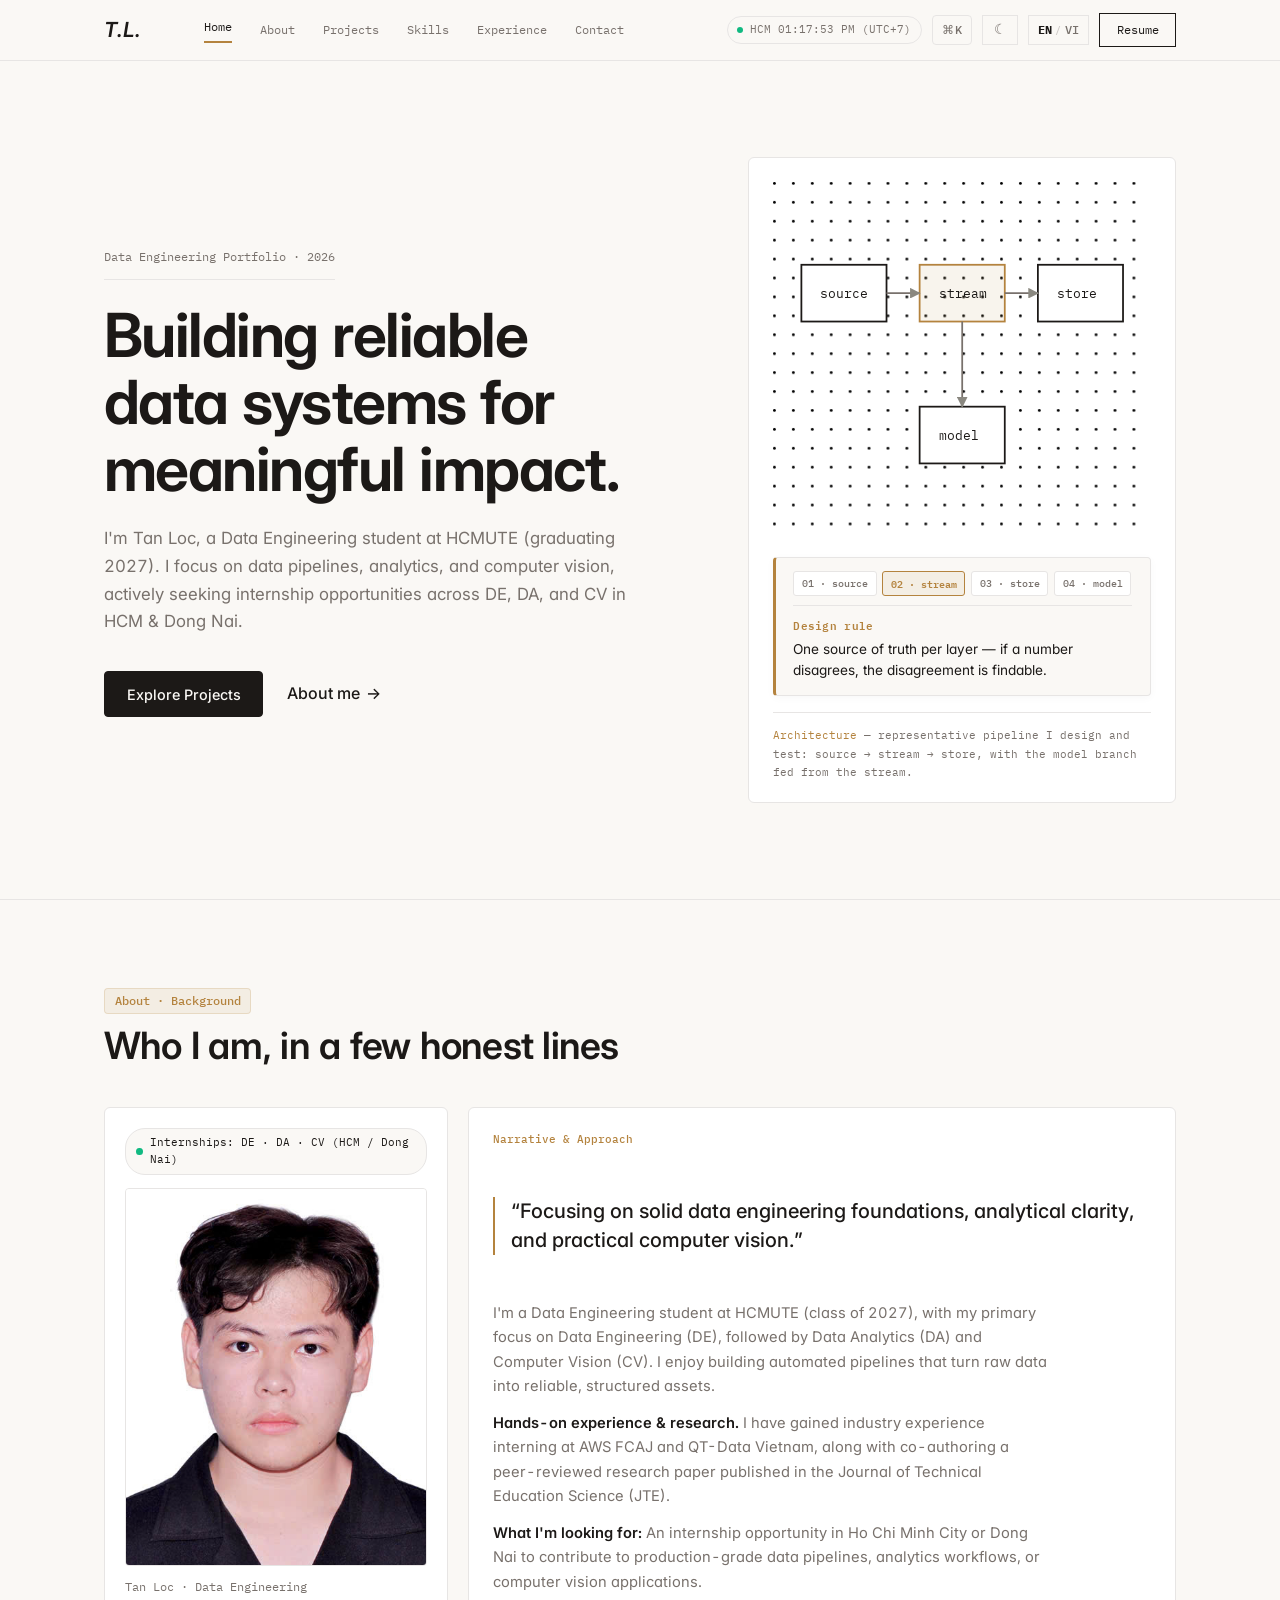
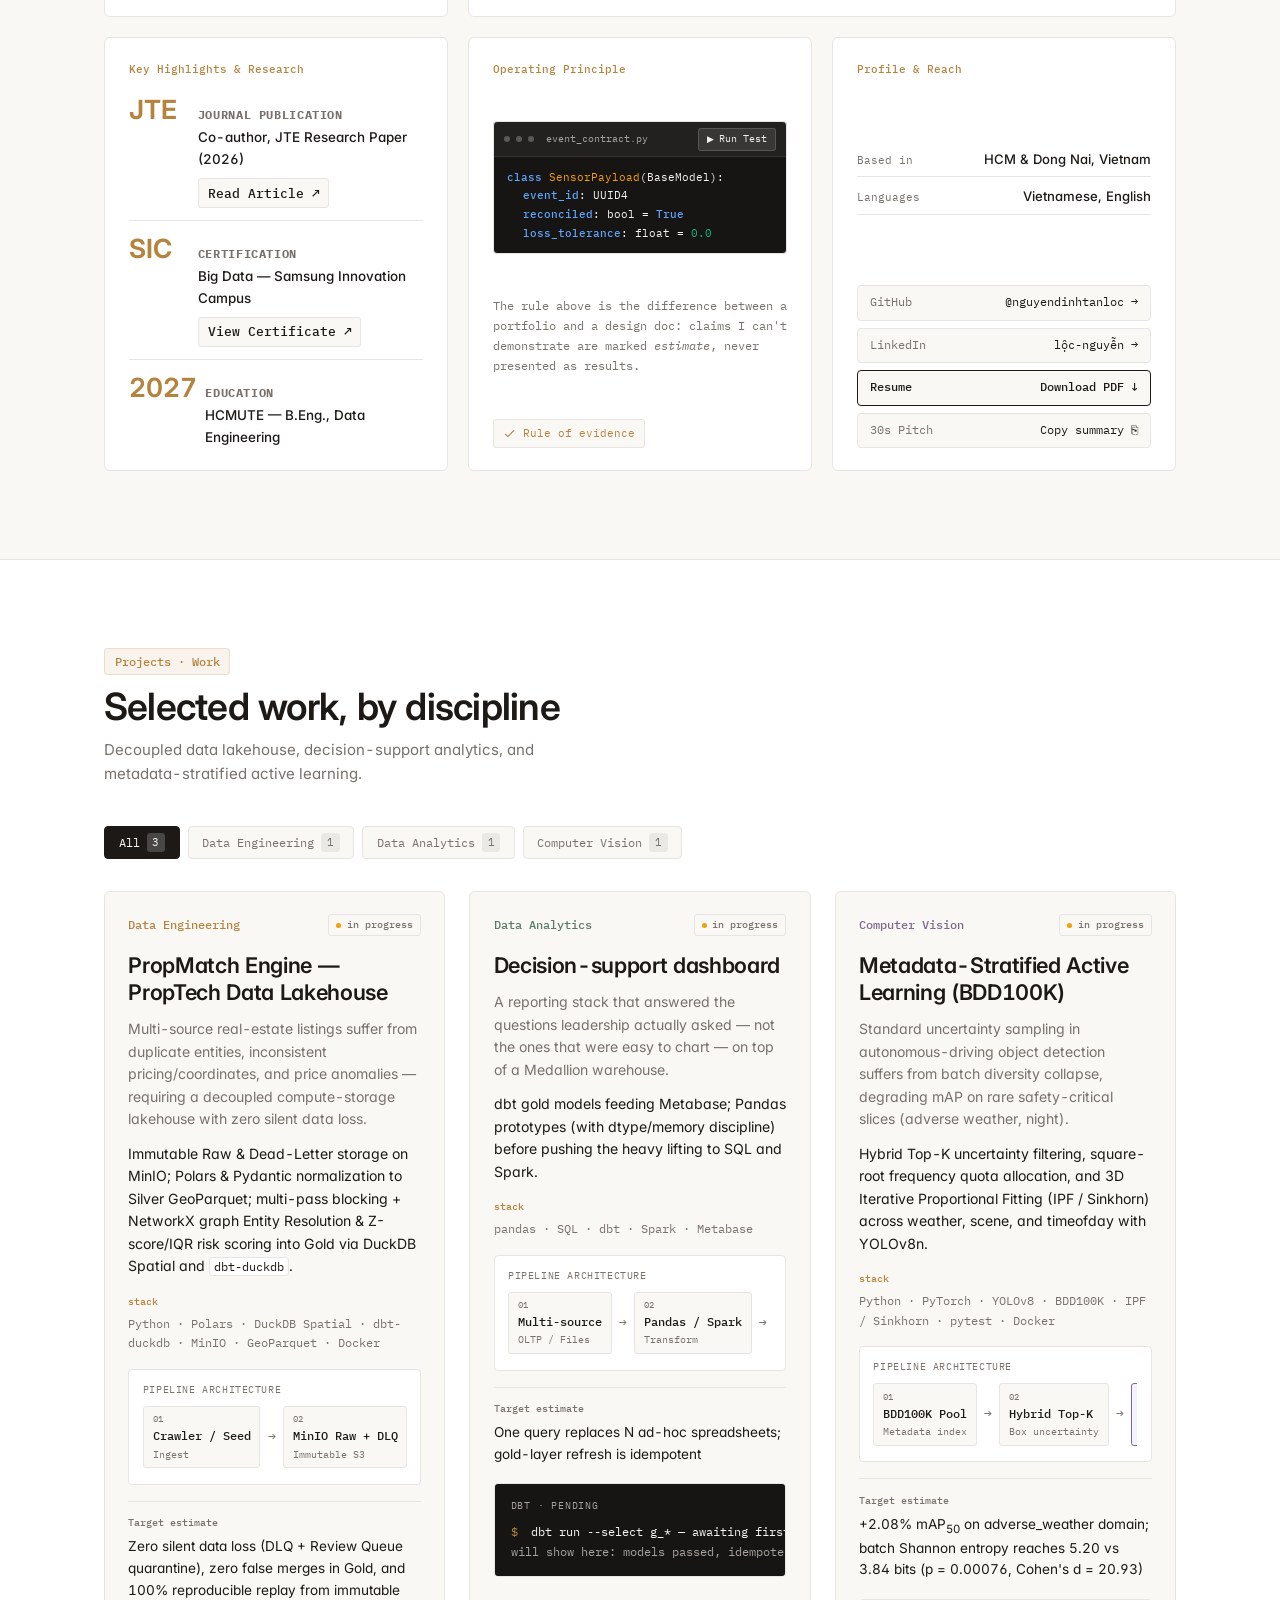
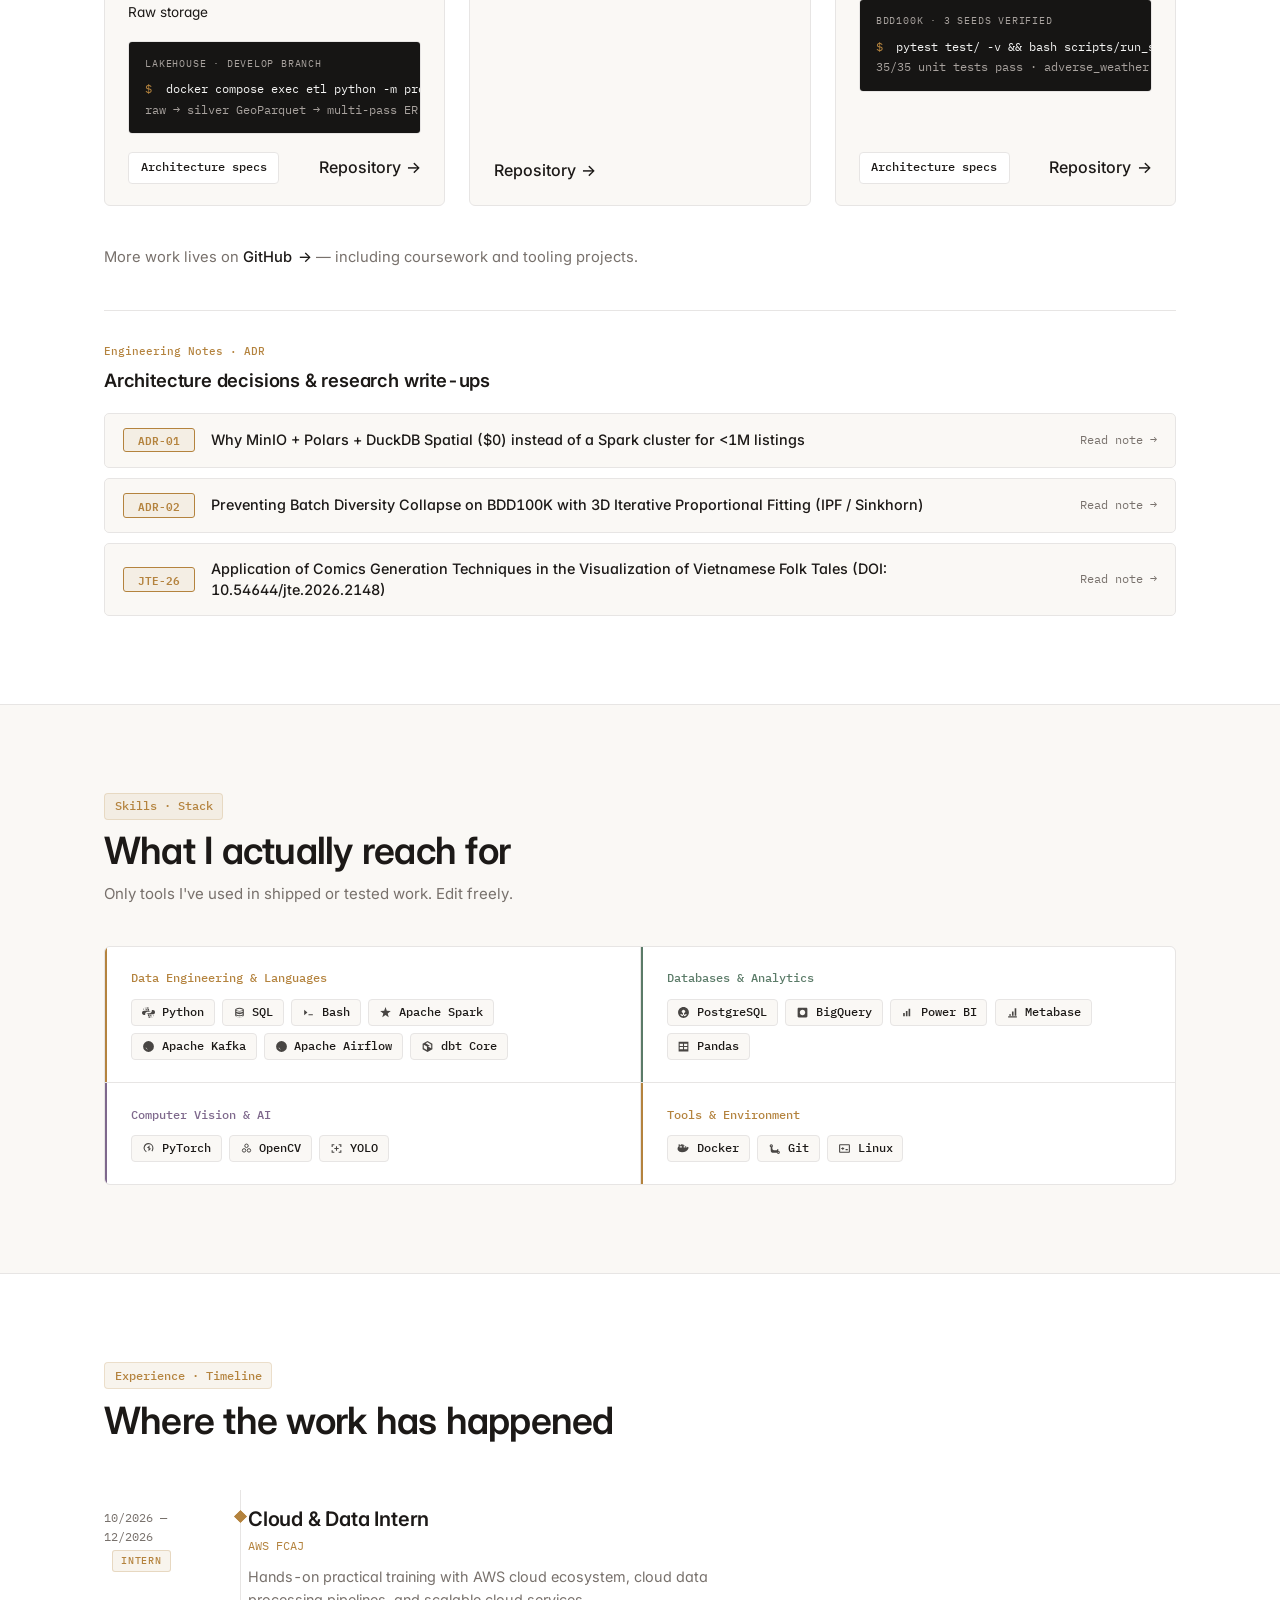
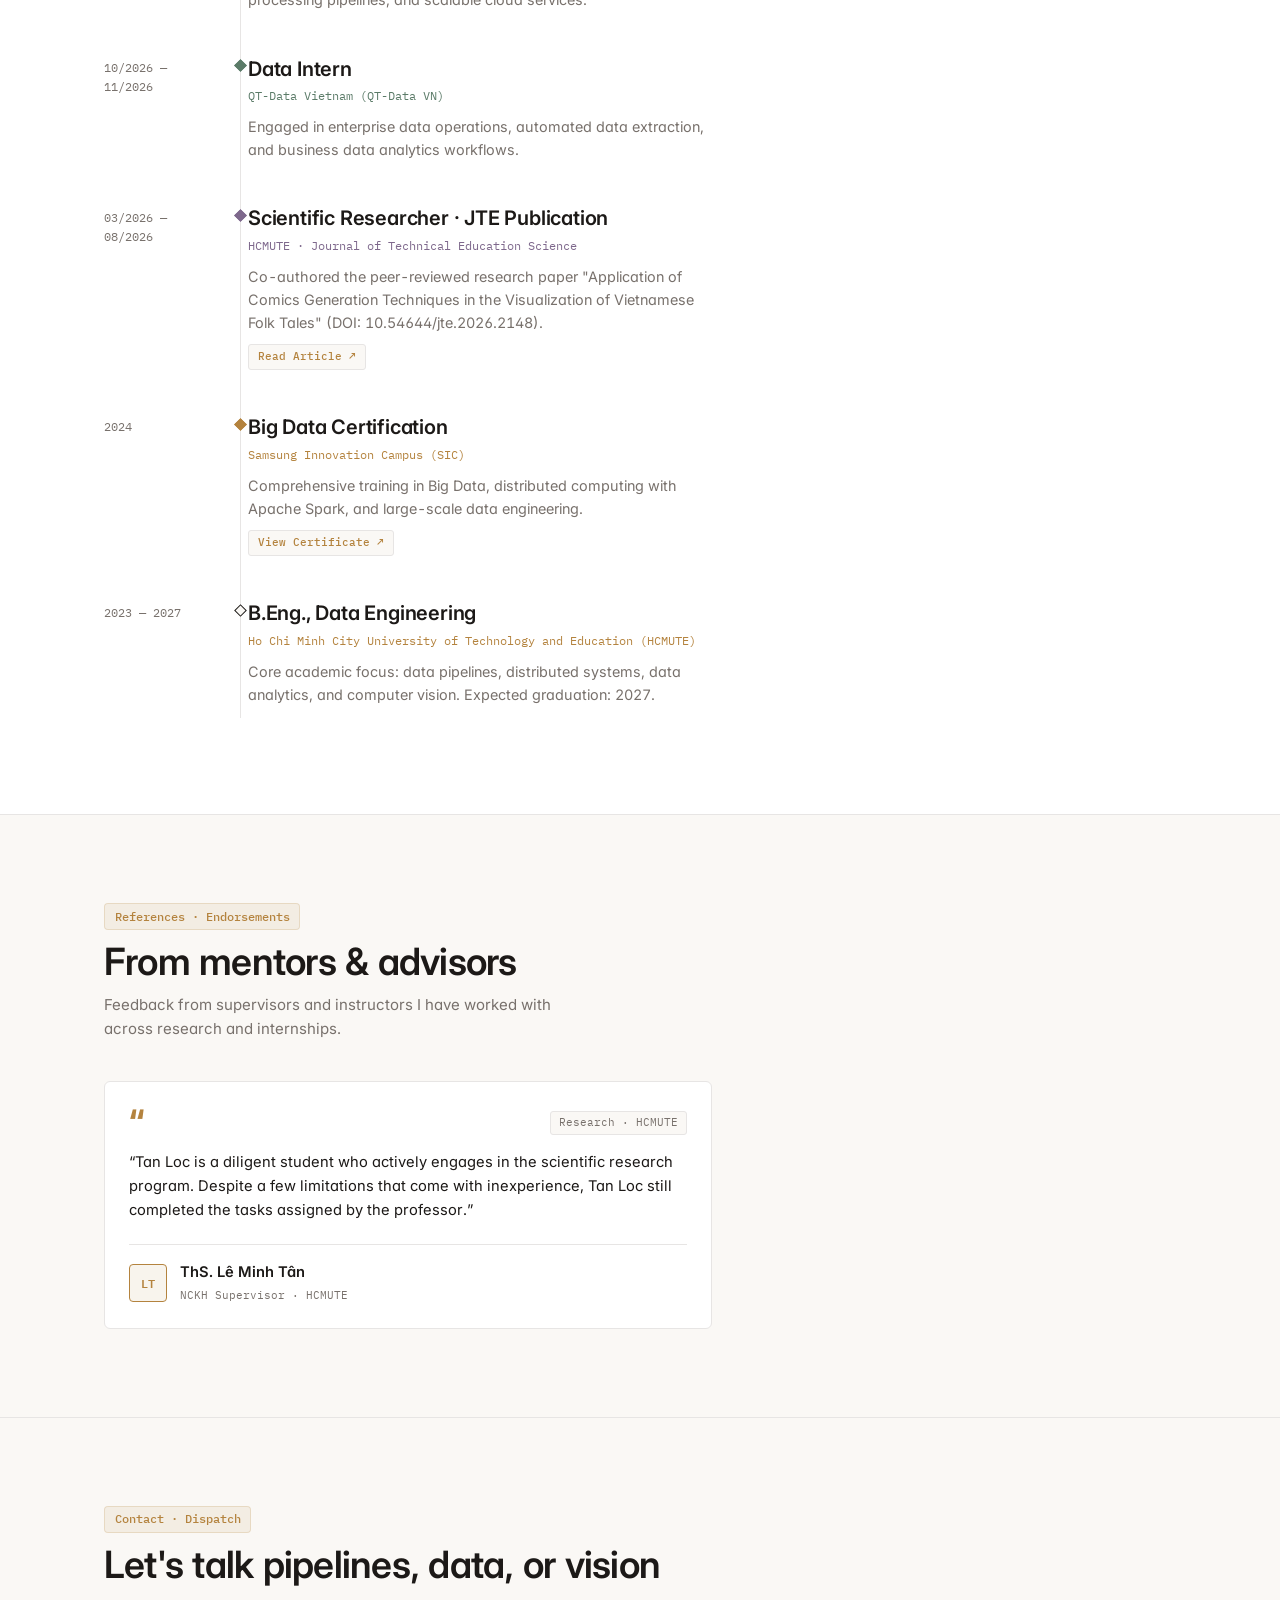
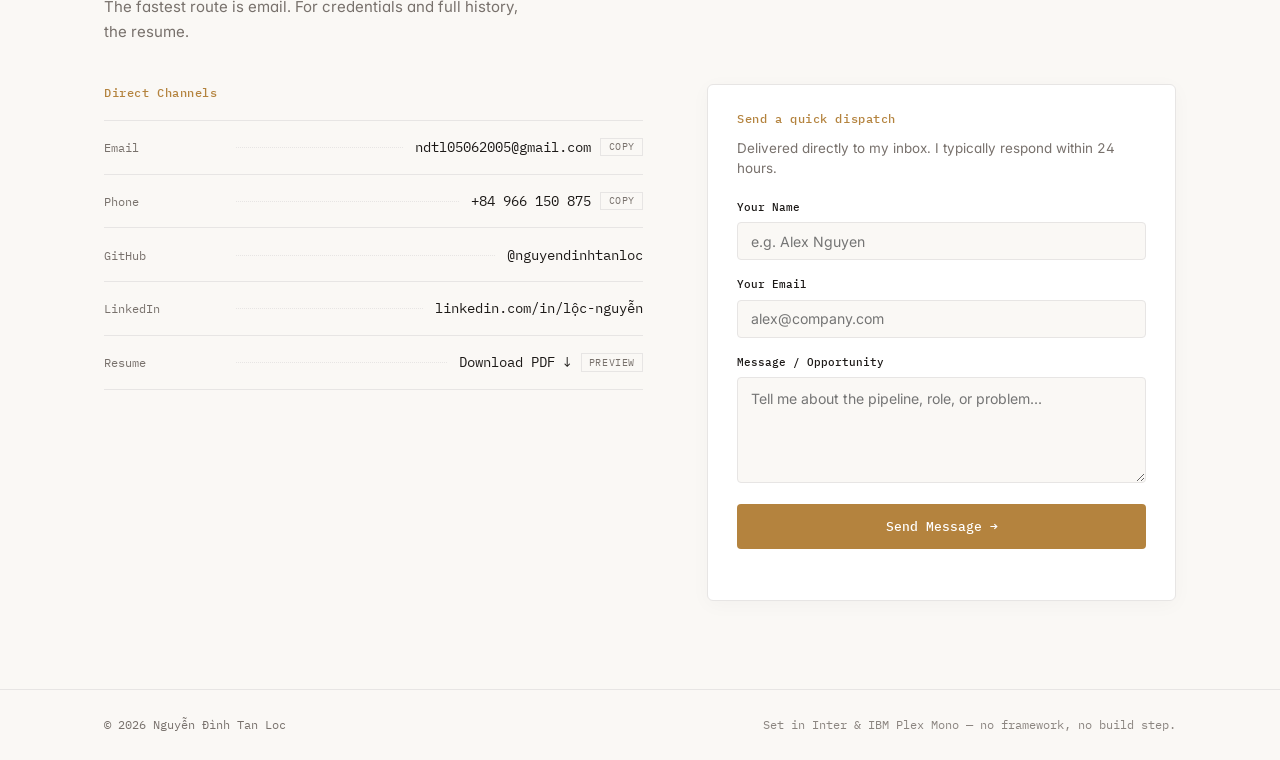
==== commit e0cb71e7: "feat(ui): update DE/CV projects from develop, add ADR notes, recruiter pitch, and interactive modals" ====
--- a/index.html
+++ b/index.html
@@ -4,21 +4,21 @@
 <head>
   <meta charset="utf-8">
   <meta name="viewport" content="width=device-width, initial-scale=1">
-  <title>Tân Lộc — Data Engineering · Analytics · Computer Vision</title>
+  <title>Tan Loc — Data Engineering · Analytics · Computer Vision</title>
   <meta name="description"
-    content="Nguyễn Đình Tân Lộc — Data Engineering student at HCMUTE (graduating 2027) building data pipelines, analytics, and computer-vision systems. Selected projects, capabilities, and contact.">
-  <meta property="og:title" content="Tân Lộc — Data Engineering · Analytics · Computer Vision">
+    content="Nguyễn Đình Tan Loc — Data Engineering student at HCMUTE (graduating 2027) building data pipelines, analytics, and computer-vision systems. Selected projects, capabilities, and contact.">
+  <meta property="og:title" content="Tan Loc — Data Engineering · Analytics · Computer Vision">
   <meta property="og:description"
-    content="Data Engineering portfolio of Tân Lộc (HCMUTE 2027): data pipelines, analytics, and computer vision.">
+    content="Data Engineering portfolio of Tan Loc (HCMUTE 2027): data pipelines, analytics, and computer vision.">
   <meta property="og:type" content="website">
   <meta property="og:image" content="assets/images/og-image.png">
   <meta property="og:image:type" content="image/png">
   <meta property="og:image:width" content="1200">
   <meta property="og:image:height" content="630">
   <meta name="twitter:card" content="summary_large_image">
-  <meta name="twitter:title" content="Tân Lộc — Data Engineering · Analytics · Computer Vision">
+  <meta name="twitter:title" content="Tan Loc — Data Engineering · Analytics · Computer Vision">
   <meta name="twitter:description"
-    content="Data Engineering portfolio of Tân Lộc (HCMUTE 2027): data pipelines, analytics, and computer vision.">
+    content="Data Engineering portfolio of Tan Loc (HCMUTE 2027): data pipelines, analytics, and computer vision.">
   <meta name="twitter:image" content="assets/images/og-image.png">
   <meta name="theme-color" content="#faf8f5">
   <link rel="icon" type="image/svg+xml" href="assets/icons/favicon.svg">
@@ -27,7 +27,7 @@
   {
     "@context": "https://schema.org",
     "@type": "Person",
-    "name": "Nguyễn Đình Tân Lộc",
+    "name": "Nguyễn Đình Tan Loc",
     "alternateName": "Tan Loc Nguyen",
     "jobTitle": "Data Engineer",
     "alumniOf": {
@@ -59,7 +59,7 @@
   <link
     href="https://fonts.googleapis.com/css2?family=Inter:wght@400;500;600;700&family=IBM+Plex+Mono:ital,wght@0,400;0,500;0,600;1,400&display=swap"
     rel="stylesheet">
-  <link rel="stylesheet" href="styles.css">
+  <link rel="stylesheet" href="styles.css?v=5">
   <script>
     (function () {
       try {
@@ -91,7 +91,7 @@
         <a href="#experience" class="nav-link" data-spy data-i18n="nav.exp">Experience</a>
         <a href="#contact" class="nav-link" data-spy data-i18n="nav.contact">Contact</a>
         <div class="mobile-nav-extra">
-          <a class="btn-resume" href="assets/docs/NguyenDinhTanLoc_Resume.pdf" download="NguyenDinhTanLoc_Resume.pdf" data-i18n="nav.resume">Resume</a>
+          <a class="btn-resume" href="assets/docs/NguyenDinhTanLoc_Resume.pdf" data-resume-preview data-i18n="nav.resume">Resume</a>
         </div>
       </nav>
       <div class="nav-actions">
@@ -110,7 +110,7 @@
           <span class="lang-sep">/</span>
           <span class="lang-opt" data-lang="vi">VI</span>
         </button>
-        <a class="btn-resume" href="assets/docs/NguyenDinhTanLoc_Resume.pdf" download="NguyenDinhTanLoc_Resume.pdf"
+        <a class="btn-resume" href="assets/docs/NguyenDinhTanLoc_Resume.pdf" data-resume-preview
           data-i18n="nav.resume">Resume</a>
       </div>
     </div>
@@ -126,7 +126,7 @@
             Building reliable data systems for meaningful impact.
           </h1>
           <p class="hero-lede" data-i18n="hero.lede">
-            I'm Tân Lộc, a Data Engineering student at HCMUTE (graduating 2027). I focus on data pipelines, analytics, and computer vision, actively seeking internship opportunities across DE, DA, and CV in HCM &amp; Dong Nai.
+            I'm Tan Loc, a Data Engineering student at HCMUTE (graduating 2027). I focus on data pipelines, analytics, and computer vision, actively seeking internship opportunities across DE, DA, and CV in HCM &amp; Dong Nai.
           </p>
           <div class="hero-cta">
             <a class="btn-primary" href="#projects" data-i18n="hero.cta.primary">Explore Projects</a>
@@ -137,7 +137,7 @@
 
         <!-- Editorial visual: restrained data-lab motif (pure CSS/SVG, no fake photos) -->
         <figure class="hero-visual" aria-label="Abstract pipeline motif: source, stream, and warehouse">
-          <svg class="hero-motif" viewBox="0 0 320 300" aria-hidden="true">
+          <svg class="hero-motif" viewBox="0 0 320 300">
             <defs>
               <marker id="hero-arrow" viewBox="0 0 10 10" refX="9" refY="5" markerWidth="6" markerHeight="6"
                 orient="auto-start-reverse">
@@ -153,20 +153,28 @@
             </g>
             <!-- pipeline -->
             <g>
-              <rect class="pipe-node" x="24" y="70" width="72" height="48" />
-              <text class="pipe-label" x="40" y="98">source</text>
-
-              <rect class="pipe-node pipe-node-acc" x="124" y="70" width="72" height="48" />
-              <text class="pipe-label" x="140" y="98">stream</text>
-
-              <rect class="pipe-node" x="224" y="70" width="72" height="48" />
-              <text class="pipe-label" x="240" y="98">store</text>
+              <g class="pipe-group" data-node="source">
+                <rect class="pipe-node" x="24" y="70" width="72" height="48" />
+                <text class="pipe-label" x="40" y="98">source</text>
+              </g>
+
+              <g class="pipe-group is-selected" data-node="stream">
+                <rect class="pipe-node pipe-node-acc" x="124" y="70" width="72" height="48" />
+                <text class="pipe-label" x="140" y="98">stream</text>
+              </g>
+
+              <g class="pipe-group" data-node="store">
+                <rect class="pipe-node" x="224" y="70" width="72" height="48" />
+                <text class="pipe-label" x="240" y="98">store</text>
+              </g>
 
               <path class="pipe-line" d="M96 94 H124" />
               <path class="pipe-line" d="M196 94 H224" />
 
-              <rect class="pipe-node" x="124" y="190" width="72" height="48" />
-              <text class="pipe-label" x="140" y="218">model</text>
+              <g class="pipe-group" data-node="model">
+                <rect class="pipe-node" x="124" y="190" width="72" height="48" />
+                <text class="pipe-label" x="140" y="218">model</text>
+              </g>
               <path class="pipe-line" d="M160 118 V190" />
 
               <!-- one signal pulse that SPLITS at the stream:
@@ -184,8 +192,14 @@
             </g>
           </svg>
 
-          <!-- floating note -->
-          <div class="hero-note" role="note" aria-label="Design principle">
+          <!-- interactive layer inspector note -->
+          <div class="hero-note" role="region" aria-label="Pipeline layer inspector">
+            <div class="hero-layer-tabs" role="tablist" aria-label="Inspect pipeline layers">
+              <button type="button" class="hero-layer-btn" role="tab" aria-selected="false" data-node="source">01 · source</button>
+              <button type="button" class="hero-layer-btn is-active" role="tab" aria-selected="true" data-node="stream">02 · stream</button>
+              <button type="button" class="hero-layer-btn" role="tab" aria-selected="false" data-node="store">03 · store</button>
+              <button type="button" class="hero-layer-btn" role="tab" aria-selected="false" data-node="model">04 · model</button>
+            </div>
             <p class="hero-note-label" data-i18n="hero.note.label">Design rule</p>
             <p class="hero-note-text" data-i18n="hero.note.text">One source of truth per layer — if a number disagrees,
               the disagreement is findable.</p>
@@ -213,10 +227,10 @@
               <span class="status-text" data-i18n="about.f.open.v">Internships: DE · DA · CV (HCM / Dong Nai)</span>
             </div>
             <div class="bento-portrait-frame">
-              <img src="assets/images/anh-cv.jpg" alt="Nguyễn Đình Tân Lộc" class="bento-portrait-img" width="437" height="614" loading="lazy">
+              <img src="assets/images/anh-cv.jpg" alt="Nguyễn Đình Tan Loc" class="bento-portrait-img" width="437" height="614" loading="lazy">
             </div>
             <div class="bento-card-footer">
-              <span data-i18n="about.portrait.cap">Tân Lộc · Data Engineering</span>
+              <span data-i18n="about.portrait.cap">Tan Loc · Data Engineering</span>
             </div>
           </article>
 
@@ -333,10 +347,14 @@
                 <span class="link-label">LinkedIn</span>
                 <span class="link-val">lộc-nguyễn →</span>
               </a>
-              <a class="bento-action-link bento-action-highlight" href="assets/docs/NguyenDinhTanLoc_Resume.pdf" download="NguyenDinhTanLoc_Resume.pdf">
+              <a class="bento-action-link bento-action-highlight" href="assets/docs/NguyenDinhTanLoc_Resume.pdf" data-resume-preview>
                 <span class="link-label" data-i18n="c.resume.k">Resume</span>
                 <span class="link-val" data-i18n="c.resume.v">Download PDF ↓</span>
               </a>
+              <button type="button" class="bento-action-link" data-copy-pitch>
+                <span class="link-label" data-i18n="bento.pitch.k">30s Pitch</span>
+                <span class="link-val" data-i18n="bento.pitch.v">Copy summary ⎘</span>
+              </button>
             </div>
           </article>
         </div>
@@ -350,7 +368,7 @@
           <span class="section-badge" data-i18n="projects.badge">Projects · Work</span>
           <h2 id="projects-title" class="section-title" data-i18n="projects.title">Selected work, by discipline</h2>
           <p class="section-note" data-i18n="projects.note">
-            Telemetry pipelines, idempotent warehouse models, and reproducible vision training.
+            Decoupled data lakehouse, decision-support analytics, and metadata-stratified active learning.
           </p>
         </div>
 
@@ -378,67 +396,63 @@
               <span class="project-cat">Data Engineering</span>
               <span class="project-status"><span class="status-dot-pulse status-dot-amber" aria-hidden="true"></span><span data-i18n="p.status.wip">in progress</span></span>
             </header>
-            <h3 id="p1-title" class="project-name" data-i18n="p1.name">Streaming telemetry pipeline</h3>
+            <h3 id="p1-title" class="project-name" data-i18n="p1.name">PropMatch Engine — PropTech Data Lakehouse</h3>
             <p class="project-problem" data-i18n="p1.problem">
-              Sensor telemetry from multiple sources had to reach dashboards in seconds,
-              survive restarts, and be rebuildable when upstream schema changes.
+              Multi-source real-estate listings suffer from duplicate entities, inconsistent pricing/coordinates, and price anomalies — requiring a decoupled compute-storage lakehouse with zero silent data loss.
             </p>
             <p class="project-impl" data-i18n="p1.impl" data-i18n-type="html">
-              Telegraf into Redpanda; Airflow-orchestrated extraction; idempotent dbt
-              models in bronze/silver/gold; loss proven by per-event
-              <code>event_id</code> reconciliation plus kill/restart tests.
+              Immutable Raw &amp; Dead-Letter storage on MinIO; Polars &amp; Pydantic normalization to Silver GeoParquet; multi-pass blocking + NetworkX graph Entity Resolution &amp; Z-score/IQR risk scoring into Gold via DuckDB Spatial and <code>dbt-duckdb</code>.
             </p>
             <p class="project-tech" aria-label="Technologies">
               <span class="tech-label" data-i18n="p.techlabel">stack</span>
-              Telegraf · Redpanda · Airflow · PostgreSQL · dbt · Metabase
+              Python · Polars · DuckDB Spatial · dbt-duckdb · MinIO · GeoParquet · Docker
             </p>
             <div class="pipeline-flow" aria-label="Pipeline Architecture Flow">
               <span class="flow-label" data-i18n="p.flowlabel">Pipeline Architecture</span>
               <div class="flow-track">
                 <div class="flow-step">
                   <span class="flow-step-idx">01</span>
-                  <span class="flow-step-name">Sensors</span>
-                  <span class="flow-step-sub">Telemetry</span>
+                  <span class="flow-step-name">Crawler / Seed</span>
+                  <span class="flow-step-sub">Ingest</span>
                 </div>
                 <span class="flow-arrow" aria-hidden="true">→</span>
                 <div class="flow-step">
                   <span class="flow-step-idx">02</span>
-                  <span class="flow-step-name">Telegraf</span>
-                  <span class="flow-step-sub">Ingest</span>
+                  <span class="flow-step-name">MinIO Raw + DLQ</span>
+                  <span class="flow-step-sub">Immutable S3</span>
                 </div>
                 <span class="flow-arrow" aria-hidden="true">→</span>
                 <div class="flow-step flow-step-highlight">
                   <span class="flow-step-idx">03</span>
-                  <span class="flow-step-name">Redpanda</span>
-                  <span class="flow-step-sub">Event stream</span>
+                  <span class="flow-step-name">Polars &amp; GeoParquet</span>
+                  <span class="flow-step-sub">Silver SoT</span>
                 </div>
                 <span class="flow-arrow" aria-hidden="true">→</span>
                 <div class="flow-step">
                   <span class="flow-step-idx">04</span>
-                  <span class="flow-step-name">Airflow &amp; dbt</span>
-                  <span class="flow-step-sub">Medallion</span>
+                  <span class="flow-step-name">Entity Resolution</span>
+                  <span class="flow-step-sub">DuckDB + NetworkX</span>
                 </div>
                 <span class="flow-arrow" aria-hidden="true">→</span>
                 <div class="flow-step">
                   <span class="flow-step-idx">05</span>
-                  <span class="flow-step-name">Postgres &amp; BI</span>
-                  <span class="flow-step-sub">Metabase</span>
+                  <span class="flow-step-name">Gold &amp; Spatial BI</span>
+                  <span class="flow-step-sub">dbt-duckdb</span>
                 </div>
               </div>
             </div>
             <p class="project-result">
               <span class="result-label" data-i18n="p.resultlabel">Target estimate</span>
-              <span data-i18n="p1.result" data-i18n-type="html">0% event loss over the reconciliation window; &lt;30s
-                recovery after broker restart</span>
-            </p>
-            <!-- Pending block: no real logs yet (project in progress). Paste real run output here when the pipeline ships. -->
-            <div class="evidence" aria-label="Verification run log — pending real data">
-              <span class="ev-label" data-i18n="p1.evlabel">run log · pending</span>
-              <p class="ev-line"><span class="ev-prompt">$</span> reconciliation — awaiting first full pipeline run</p>
-              <p class="ev-line"><span class="ev-mute" data-i18n="p1.evl2">will show here: sent / received / lost, kill-restart replay, p95</span></p>
+              <span data-i18n="p1.result" data-i18n-type="html">Zero silent data loss (DLQ + Review Queue quarantine), zero false merges in Gold, and 100% reproducible replay from immutable Raw storage</span>
+            </p>
+            <div class="evidence" aria-label="Verification run log">
+              <span class="ev-label" data-i18n="p1.evlabel">lakehouse · develop branch</span>
+              <p class="ev-line"><span class="ev-prompt">$</span> docker compose exec etl python -m propmatch.pipeline --stage full</p>
+              <p class="ev-line"><span class="ev-mute" data-i18n="p1.evl2">raw → silver GeoParquet → multi-pass ER &amp; Z-score/IQR risk → gold</span></p>
             </div>
             <footer class="project-links">
-              <a class="link-arrow" href="https://github.com/nguyendinhtanloc" target="_blank" rel="noopener"
+              <button type="button" class="btn-case-study" data-case="p1" data-i18n="p.casestudy">Architecture specs</button>
+              <a class="link-arrow" href="https://github.com/nguyendinhtanloc-Org/propmatch-engine/tree/develop" target="_blank" rel="noopener"
                 data-i18n="p.repo" data-i18n-type="html">Repository <span aria-hidden="true">→</span></a>
             </footer>
           </article>
@@ -517,62 +531,65 @@
           <article class="project project-cv" aria-labelledby="p3-title">
             <header class="project-top">
               <span class="project-cat">Computer Vision</span>
-              <span class="project-status project-status-planned"><span class="status-dot-pulse status-dot-blue" aria-hidden="true"></span><span data-i18n="p.status.planned">planned</span></span>
+              <span class="project-status"><span class="status-dot-pulse status-dot-amber" aria-hidden="true"></span><span data-i18n="p.status.wip">in progress</span></span>
             </header>
-            <h3 id="p3-title" class="project-name" data-i18n="p3.name">Vision model, training-to-serving</h3>
+            <h3 id="p3-title" class="project-name" data-i18n="p3.name">Metadata-Stratified Active Learning (BDD100K)</h3>
             <p class="project-problem" data-i18n="p3.problem">
-              A vision model had to move from notebook to a reproducible setup: tracked
-              runs, resumable checkpoints, and a clean path to a serving artifact.
+              Standard uncertainty sampling in autonomous-driving object detection suffers from batch diversity collapse, degrading mAP on rare safety-critical slices (adverse weather, night).
             </p>
             <p class="project-impl" data-i18n="p3.impl">
-              PyTorch loop with DataLoader + AMP where it paid off; MLflow for run
-              comparison; MinIO for datasets and checkpoints; Docker for the artifact.
+              Hybrid Top-K uncertainty filtering, square-root frequency quota allocation, and 3D Iterative Proportional Fitting (IPF / Sinkhorn) across weather, scene, and timeofday with YOLOv8n.
             </p>
             <p class="project-tech" aria-label="Technologies">
               <span class="tech-label" data-i18n="p.techlabel">stack</span>
-              PyTorch · MLflow · MinIO · Docker
+              Python · PyTorch · YOLOv8 · BDD100K · IPF / Sinkhorn · pytest · Docker
             </p>
             <div class="pipeline-flow" aria-label="Pipeline Architecture Flow">
               <span class="flow-label" data-i18n="p.flowlabel">Pipeline Architecture</span>
               <div class="flow-track">
                 <div class="flow-step">
                   <span class="flow-step-idx">01</span>
-                  <span class="flow-step-name">Dataset</span>
-                  <span class="flow-step-sub">Images</span>
+                  <span class="flow-step-name">BDD100K Pool</span>
+                  <span class="flow-step-sub">Metadata index</span>
                 </div>
                 <span class="flow-arrow" aria-hidden="true">→</span>
                 <div class="flow-step">
                   <span class="flow-step-idx">02</span>
-                  <span class="flow-step-name">PyTorch + AMP</span>
-                  <span class="flow-step-sub">Training loop</span>
+                  <span class="flow-step-name">Hybrid Top-K</span>
+                  <span class="flow-step-sub">Box uncertainty</span>
                 </div>
                 <span class="flow-arrow" aria-hidden="true">→</span>
                 <div class="flow-step flow-step-highlight">
                   <span class="flow-step-idx">03</span>
-                  <span class="flow-step-name">MLflow</span>
-                  <span class="flow-step-sub">Run lineage</span>
+                  <span class="flow-step-name">IPF / Sinkhorn</span>
+                  <span class="flow-step-sub">3D Stratification</span>
                 </div>
                 <span class="flow-arrow" aria-hidden="true">→</span>
                 <div class="flow-step">
                   <span class="flow-step-idx">04</span>
-                  <span class="flow-step-name">MinIO</span>
-                  <span class="flow-step-sub">Checkpoints</span>
+                  <span class="flow-step-name">YOLOv8n Loop</span>
+                  <span class="flow-step-sub">3 seeds × 6 runs</span>
                 </div>
                 <span class="flow-arrow" aria-hidden="true">→</span>
                 <div class="flow-step">
                   <span class="flow-step-idx">05</span>
-                  <span class="flow-step-name">Docker API</span>
-                  <span class="flow-step-sub">Serving</span>
+                  <span class="flow-step-name">Statistical Test</span>
+                  <span class="flow-step-sub">Paired t-test</span>
                 </div>
               </div>
             </div>
             <p class="project-result">
               <span class="result-label" data-i18n="p.resultlabel">Target estimate</span>
-              <span data-i18n="p3.result" data-i18n-type="html">Tracked runs beat the baseline with full lineage and
-                reproducible checkpoints</span>
-            </p>
+              <span data-i18n="p3.result" data-i18n-type="html">+2.08% mAP<sub>50</sub> on adverse_weather domain; batch Shannon entropy reaches 5.20 vs 3.84 bits (p = 0.00076, Cohen's d = 20.93)</span>
+            </p>
+            <div class="evidence" aria-label="Experimental verification log">
+              <span class="ev-label" data-i18n="p3.evlabel">bdd100k · 3 seeds verified</span>
+              <p class="ev-line"><span class="ev-prompt">$</span> pytest test/ -v &amp;&amp; bash scripts/run_stratify.sh</p>
+              <p class="ev-line"><span class="ev-mute" data-i18n="p3.evl2">35/35 unit tests pass · adverse_weather mAP50: 0.3430 vs 0.3223 (+2.08%)</span></p>
+            </div>
             <footer class="project-links">
-              <a class="link-arrow" href="https://github.com/nguyendinhtanloc" target="_blank" rel="noopener"
+              <button type="button" class="btn-case-study" data-case="p3" data-i18n="p.casestudy">Architecture specs</button>
+              <a class="link-arrow" href="https://github.com/nguyendinhtanloc-Org/metadata-stratified-active-learning/tree/develop" target="_blank" rel="noopener"
                 data-i18n="p.repo" data-i18n-type="html">Repository <span aria-hidden="true">→</span></a>
             </footer>
           </article>
@@ -584,6 +601,31 @@
             rel="noopener">GitHub <span aria-hidden="true">→</span></a>
           <span data-i18n="projects.more.b">— including coursework and tooling projects.</span>
         </p>
+
+        <!-- Engineering Notes & Architecture Decision Records (ADRs) -->
+        <div class="adr-block" aria-labelledby="adr-heading">
+          <div class="adr-head">
+            <span class="adr-badge" data-i18n="adr.badge">Engineering Notes · ADR</span>
+            <h3 id="adr-heading" class="adr-title" data-i18n="adr.title">Architecture decisions &amp; research write-ups</h3>
+          </div>
+          <div class="adr-list">
+            <button type="button" class="adr-item" data-case="adr1">
+              <span class="adr-code">ADR-01</span>
+              <span class="adr-name" data-i18n="adr1.name">Why MinIO + Polars + DuckDB Spatial ($0) instead of a Spark cluster for &lt;1M listings</span>
+              <span class="adr-read" data-i18n="adr.read">Read note →</span>
+            </button>
+            <button type="button" class="adr-item" data-case="adr2">
+              <span class="adr-code">ADR-02</span>
+              <span class="adr-name" data-i18n="adr2.name">Preventing Batch Diversity Collapse on BDD100K with 3D Iterative Proportional Fitting (IPF / Sinkhorn)</span>
+              <span class="adr-read" data-i18n="adr.read">Read note →</span>
+            </button>
+            <button type="button" class="adr-item" data-case="adr3">
+              <span class="adr-code">JTE-26</span>
+              <span class="adr-name" data-i18n="adr3.name">Application of Comics Generation Techniques in the Visualization of Vietnamese Folk Tales (DOI: 10.54644/jte.2026.2148)</span>
+              <span class="adr-read" data-i18n="adr.read">Read note →</span>
+            </button>
+          </div>
+        </div>
       </div>
     </section>
 
@@ -711,9 +753,7 @@
     </section>
 
     <!-- ============ ENDORSEMENTS ============ -->
-    <!-- Pending real names + quotes from mentors/advisors. Unhide once they exist;
-         remove `hidden` below and the matching cmd-item, then repoint PRODUCT.md Evidence. -->
-    <section class="section endorsements" id="endorsements" aria-labelledby="endorsements-title" hidden>
+    <section class="section endorsements" id="endorsements" aria-labelledby="endorsements-title">
       <div class="container">
         <div class="section-head">
           <span class="section-badge" data-i18n="end.badge">References · Endorsements</span>
@@ -776,11 +816,16 @@
                 <span class="dots" aria-hidden="true"></span>
                 <span class="contact-val">linkedin.com/in/lộc-nguyễn</span>
               </a>
-              <a class="contact-line" href="assets/docs/NguyenDinhTanLoc_Resume.pdf" download="NguyenDinhTanLoc_Resume.pdf">
+              <div class="contact-line">
                 <span class="contact-key" data-i18n="c.resume.k">Resume</span>
                 <span class="dots" aria-hidden="true"></span>
-                <span class="contact-val" data-i18n="c.resume.v">Download PDF ↓</span>
-              </a>
+                <div class="contact-actions">
+                  <a class="contact-val" href="assets/docs/NguyenDinhTanLoc_Resume.pdf" download="NguyenDinhTanLoc_Resume.pdf" data-i18n="c.resume.v">Download PDF ↓</a>
+                  <button type="button" class="btn-copy btn-resume-preview" data-resume-preview aria-label="Preview Resume PDF">
+                    <span class="copy-status" data-i18n="c.resume.preview">preview</span>
+                  </button>
+                </div>
+              </div>
             </div>
           </div>
 
@@ -818,12 +863,12 @@
       <div class="cert-modal-header">
         <div>
           <h3 id="cert-modal-title" class="cert-modal-title" data-i18n="cert.modal.title">Big Data Certification</h3>
-          <p class="cert-modal-sub" data-i18n="cert.modal.sub">Samsung Innovation Campus · Awarded to Nguyễn Đình Tân Lộc</p>
+          <p class="cert-modal-sub" data-i18n="cert.modal.sub">Samsung Innovation Campus · Awarded to Nguyễn Đình Tan Loc</p>
         </div>
         <button type="button" class="cert-modal-close" id="cert-modal-close" aria-label="Close modal">✕</button>
       </div>
       <div class="cert-modal-body">
-        <img src="assets/images/bd-certificate.jpg" alt="Samsung Innovation Campus Certificate - Nguyễn Đình Tân Lộc" class="cert-full-image" loading="lazy">
+        <img data-src="assets/images/bd-certificate.jpg" alt="Samsung Innovation Campus Certificate - Nguyễn Đình Tan Loc" class="cert-full-image" loading="lazy" decoding="async">
       </div>
       <div class="cert-modal-footer">
         <a href="assets/images/bd-certificate.jpg" target="_blank" rel="noopener" class="cert-modal-external">
@@ -833,12 +878,64 @@
     </div>
   </div>
 
+  <!-- ============ CASE STUDY ARCHITECTURE MODAL ============ -->
+  <div id="case-study-modal" class="cert-modal case-study-modal" role="dialog" aria-modal="true" aria-hidden="true" aria-labelledby="case-study-title">
+    <div class="cert-modal-backdrop" id="case-study-backdrop"></div>
+    <div class="cert-modal-dialog case-study-dialog">
+      <div class="cert-modal-header">
+        <div>
+          <span class="case-study-cat" id="case-study-cat">Data Engineering</span>
+          <h3 id="case-study-title" class="cert-modal-title">PropMatch Engine</h3>
+        </div>
+        <button type="button" class="cert-modal-close" id="case-study-close" aria-label="Close case study">✕</button>
+      </div>
+      <div class="cert-modal-body case-study-body" id="case-study-body"></div>
+      <div class="cert-modal-footer case-study-footer">
+        <a href="https://github.com/nguyendinhtanloc" target="_blank" rel="noopener" class="btn-primary case-study-repo-btn" id="case-study-repo-link" data-i18n="p.repo" data-i18n-type="html">Repository <span aria-hidden="true">→</span></a>
+      </div>
+    </div>
+  </div>
+
+  <!-- ============ RESUME INLINE PREVIEW MODAL ============ -->
+  <div id="resume-modal" class="cert-modal resume-modal" role="dialog" aria-modal="true" aria-hidden="true" aria-labelledby="resume-modal-title">
+    <div class="cert-modal-backdrop" id="resume-modal-backdrop"></div>
+    <div class="cert-modal-dialog resume-modal-dialog">
+      <div class="cert-modal-header">
+        <div>
+          <h3 id="resume-modal-title" class="cert-modal-title" data-i18n="resume.modal.title">Résumé — Nguyễn Đình Tân Lộc</h3>
+          <p class="cert-modal-sub" data-i18n="resume.modal.sub">Data Engineering · Analytics · Computer Vision</p>
+        </div>
+        <button type="button" class="cert-modal-close" id="resume-modal-close" aria-label="Close resume preview">✕</button>
+      </div>
+      <div class="cert-modal-body resume-modal-body">
+        <iframe id="resume-iframe" class="resume-iframe" title="Résumé PDF Preview" loading="lazy"></iframe>
+      </div>
+      <div class="cert-modal-footer">
+        <a href="assets/docs/NguyenDinhTanLoc_Resume.pdf" download="NguyenDinhTanLoc_Resume.pdf" class="btn-primary" data-i18n="c.resume.v">Download PDF ↓</a>
+      </div>
+    </div>
+  </div>
+
+  <!-- ============ FLOATING BACK TO TOP & PROGRESS RING ============ -->
+  <button type="button" id="floating-top-btn" class="floating-top-btn" aria-label="Back to top" title="Back to top">
+    <svg class="floating-top-ring" viewBox="0 0 40 40" aria-hidden="true">
+      <circle class="ring-track" cx="20" cy="20" r="17" />
+      <circle class="ring-progress" id="floating-top-progress" cx="20" cy="20" r="17" />
+    </svg>
+    <span class="floating-top-arrow" aria-hidden="true">↑</span>
+  </button>
+
+  <!-- ============ TOAST NOTIFICATION ============ -->
+  <div id="pf-toast" class="pf-toast" role="status" aria-live="polite" aria-hidden="true">
+    <span class="pf-toast-dot" aria-hidden="true">✓</span>
+    <span class="pf-toast-text" id="pf-toast-text"></span>
+  </div>
+
   <footer class="footer">
     <div class="container footer-inner">
-      <p>© <span class="js-year">2026</span> Nguyễn Đình Tân Lộc</p>
+      <p>© <span class="js-year">2026</span> <span data-i18n="footer.name">Nguyễn Đình Tan Loc</span></p>
       <p class="footer-meta" data-i18n="footer.meta" data-i18n-type="html">Set in Inter &amp; IBM Plex Mono —
         no framework, no build step.</p>
-      <a class="footer-top" href="#top" data-i18n="footer.top">Back to top ↑</a>
     </div>
   </footer>
 
@@ -860,7 +957,7 @@
         </div>
         <div class="cmd-item" role="option" tabindex="-1" data-action="nav" data-target="#about">
           <svg class="ci" viewBox="0 0 24 24" fill="none" stroke="currentColor" stroke-width="1.75" stroke-linecap="round" stroke-linejoin="round" aria-hidden="true"><path d="M20 21v-2a4 4 0 0 0-4-4H8a4 4 0 0 0-4 4v2"/><circle cx="12" cy="7" r="4"/></svg>
-          <span class="cmd-item-text" data-i18n="cmd.item.about">About Tân Lộc</span>
+          <span class="cmd-item-text" data-i18n="cmd.item.about">About Tan Loc</span>
           <span class="cmd-item-meta">01</span>
         </div>
         <div class="cmd-item" role="option" tabindex="-1" data-action="nav" data-target="#projects">
@@ -878,26 +975,37 @@
           <span class="cmd-item-text" data-i18n="cmd.item.exp">Experience &amp; Education</span>
           <span class="cmd-item-meta">04</span>
         </div>
-        <!-- Endorsements entry hidden with the section until real references exist. -->
+        <div class="cmd-item" role="option" tabindex="-1" data-action="nav" data-target="#endorsements">
+          <svg class="ci" viewBox="0 0 24 24" fill="none" stroke="currentColor" stroke-width="1.75" stroke-linecap="round" stroke-linejoin="round" aria-hidden="true"><path d="M21 15a2 2 0 0 1-2 2H7l-4 4V5a2 2 0 0 1 2-2h14a2 2 0 0 1 2 2z"/></svg>
+          <span class="cmd-item-text" data-i18n="cmd.item.endorsements">From Mentors &amp; Advisors</span>
+          <span class="cmd-item-meta">05</span>
+        </div>
         <div class="cmd-item" role="option" tabindex="-1" data-action="nav" data-target="#contact">
           <svg class="ci" viewBox="0 0 24 24" fill="none" stroke="currentColor" stroke-width="1.75" stroke-linecap="round" stroke-linejoin="round" aria-hidden="true"><rect x="2" y="4" width="20" height="16" rx="2"/><polyline points="22,6 12,13 2,6"/></svg>
           <span class="cmd-item-text" data-i18n="cmd.item.contact">Contact &amp; Quick Dispatch</span>
-          <span class="cmd-item-meta">05</span>
+          <span class="cmd-item-meta">06</span>
         </div>
 
         <div class="cmd-group-label" data-i18n="cmd.group.actions">Quick Actions</div>
         <div class="cmd-item" role="option" tabindex="-1" data-action="toggle-theme">
           <svg class="ci" viewBox="0 0 24 24" fill="none" stroke="currentColor" stroke-width="1.75" stroke-linecap="round" stroke-linejoin="round" aria-hidden="true"><path d="M21 12.79A9 9 0 1 1 11.21 3 7 7 0 0 0 21 12.79z"/></svg>
           <span class="cmd-item-text" data-i18n="cmd.item.theme">Toggle Dark / Light Theme</span>
+          <kbd class="cmd-shortcut">T</kbd>
         </div>
         <div class="cmd-item" role="option" tabindex="-1" data-action="toggle-lang">
           <svg class="ci" viewBox="0 0 24 24" fill="none" stroke="currentColor" stroke-width="1.75" stroke-linecap="round" stroke-linejoin="round" aria-hidden="true"><circle cx="12" cy="12" r="10"/><line x1="2" y1="12" x2="22" y2="12"/><path d="M12 2a15.3 15.3 0 0 1 4 10 15.3 15.3 0 0 1-4 10 15.3 15.3 0 0 1-4-10 15.3 15.3 0 0 1 4-10z"/></svg>
           <span class="cmd-item-text" data-i18n="cmd.item.lang">Switch Language (EN / VI)</span>
-        </div>
-        <div class="cmd-item" role="option" tabindex="-1" data-action="download-resume">
+          <kbd class="cmd-shortcut">L</kbd>
+        </div>
+        <div class="cmd-item" role="option" tabindex="-1" data-action="preview-resume">
           <svg class="ci" viewBox="0 0 24 24" fill="none" stroke="currentColor" stroke-width="1.75" stroke-linecap="round" stroke-linejoin="round" aria-hidden="true"><path d="M14 2H6a2 2 0 0 0-2 2v16a2 2 0 0 0 2 2h12a2 2 0 0 0 2-2V8z"/><polyline points="14 2 14 8 20 8"/><line x1="8" y1="13" x2="16" y2="13"/><line x1="8" y1="17" x2="13" y2="17"/></svg>
-          <span class="cmd-item-text" data-i18n="cmd.item.resume">Download Résumé PDF</span>
-          <span class="cmd-item-meta">PDF</span>
+          <span class="cmd-item-text" data-i18n="cmd.item.resume">Preview / Download Résumé PDF</span>
+          <kbd class="cmd-shortcut">R</kbd>
+        </div>
+        <div class="cmd-item" role="option" tabindex="-1" data-action="copy-pitch">
+          <svg class="ci" viewBox="0 0 24 24" fill="none" stroke="currentColor" stroke-width="1.75" stroke-linecap="round" stroke-linejoin="round" aria-hidden="true"><rect x="9" y="9" width="13" height="13" rx="2" ry="2"/><path d="M5 15H4a2 2 0 0 1-2-2V4a2 2 0 0 1 2-2h9a2 2 0 0 1 2 2v1"/></svg>
+          <span class="cmd-item-text" data-i18n="cmd.item.pitch">Copy 30s Recruiter Summary</span>
+          <kbd class="cmd-shortcut">C</kbd>
         </div>
         <div class="cmd-item" role="option" tabindex="-1" data-action="view-cert">
           <svg class="ci" viewBox="0 0 24 24" fill="none" stroke="currentColor" stroke-width="1.75" stroke-linecap="round" stroke-linejoin="round" aria-hidden="true"><circle cx="12" cy="8" r="7"/><polyline points="8.21 13.89 5.21 21 12 17.77 18.79 21 15.79 13.89"/></svg>
@@ -913,16 +1021,16 @@
     </div>
   </div>
 
-  <script src="js/i18n.js" defer></script>
-  <script src="js/endorsements.js" defer></script>
-  <script src="js/theme.js" defer></script>
-  <script src="js/navigation.js" defer></script>
-  <script src="js/modal.js" defer></script>
-  <script src="js/contact-form.js" defer></script>
-  <script src="js/project-filter.js" defer></script>
-  <script src="js/terminal-runner.js" defer></script>
-  <script src="js/clock.js" defer></script>
-  <script src="js/command-palette.js" defer></script>
+  <script src="js/i18n.js?v=5" defer></script>
+  <script src="js/endorsements.js?v=5" defer></script>
+  <script src="js/theme.js?v=5" defer></script>
+  <script src="js/navigation.js?v=5" defer></script>
+  <script src="js/modal.js?v=5" defer></script>
+  <script src="js/contact-form.js?v=5" defer></script>
+  <script src="js/project-filter.js?v=5" defer></script>
+  <script src="js/terminal-runner.js?v=5" defer></script>
+  <script src="js/clock.js?v=5" defer></script>
+  <script src="js/command-palette.js?v=5" defer></script>
 </body>
 
 </html>
--- a/styles.css
+++ b/styles.css
@@ -10,8 +10,8 @@
    - css/print.css       : Executive summary print & PDF export stylesheet
    ============================================================ */
 
-@import url("css/variables.css");
-@import url("css/base.css");
-@import url("css/components.css");
-@import url("css/sections.css");
-@import url("css/print.css");
+@import url("css/variables.css?v=5");
+@import url("css/base.css?v=5");
+@import url("css/components.css?v=5");
+@import url("css/sections.css?v=5");
+@import url("css/print.css?v=5");
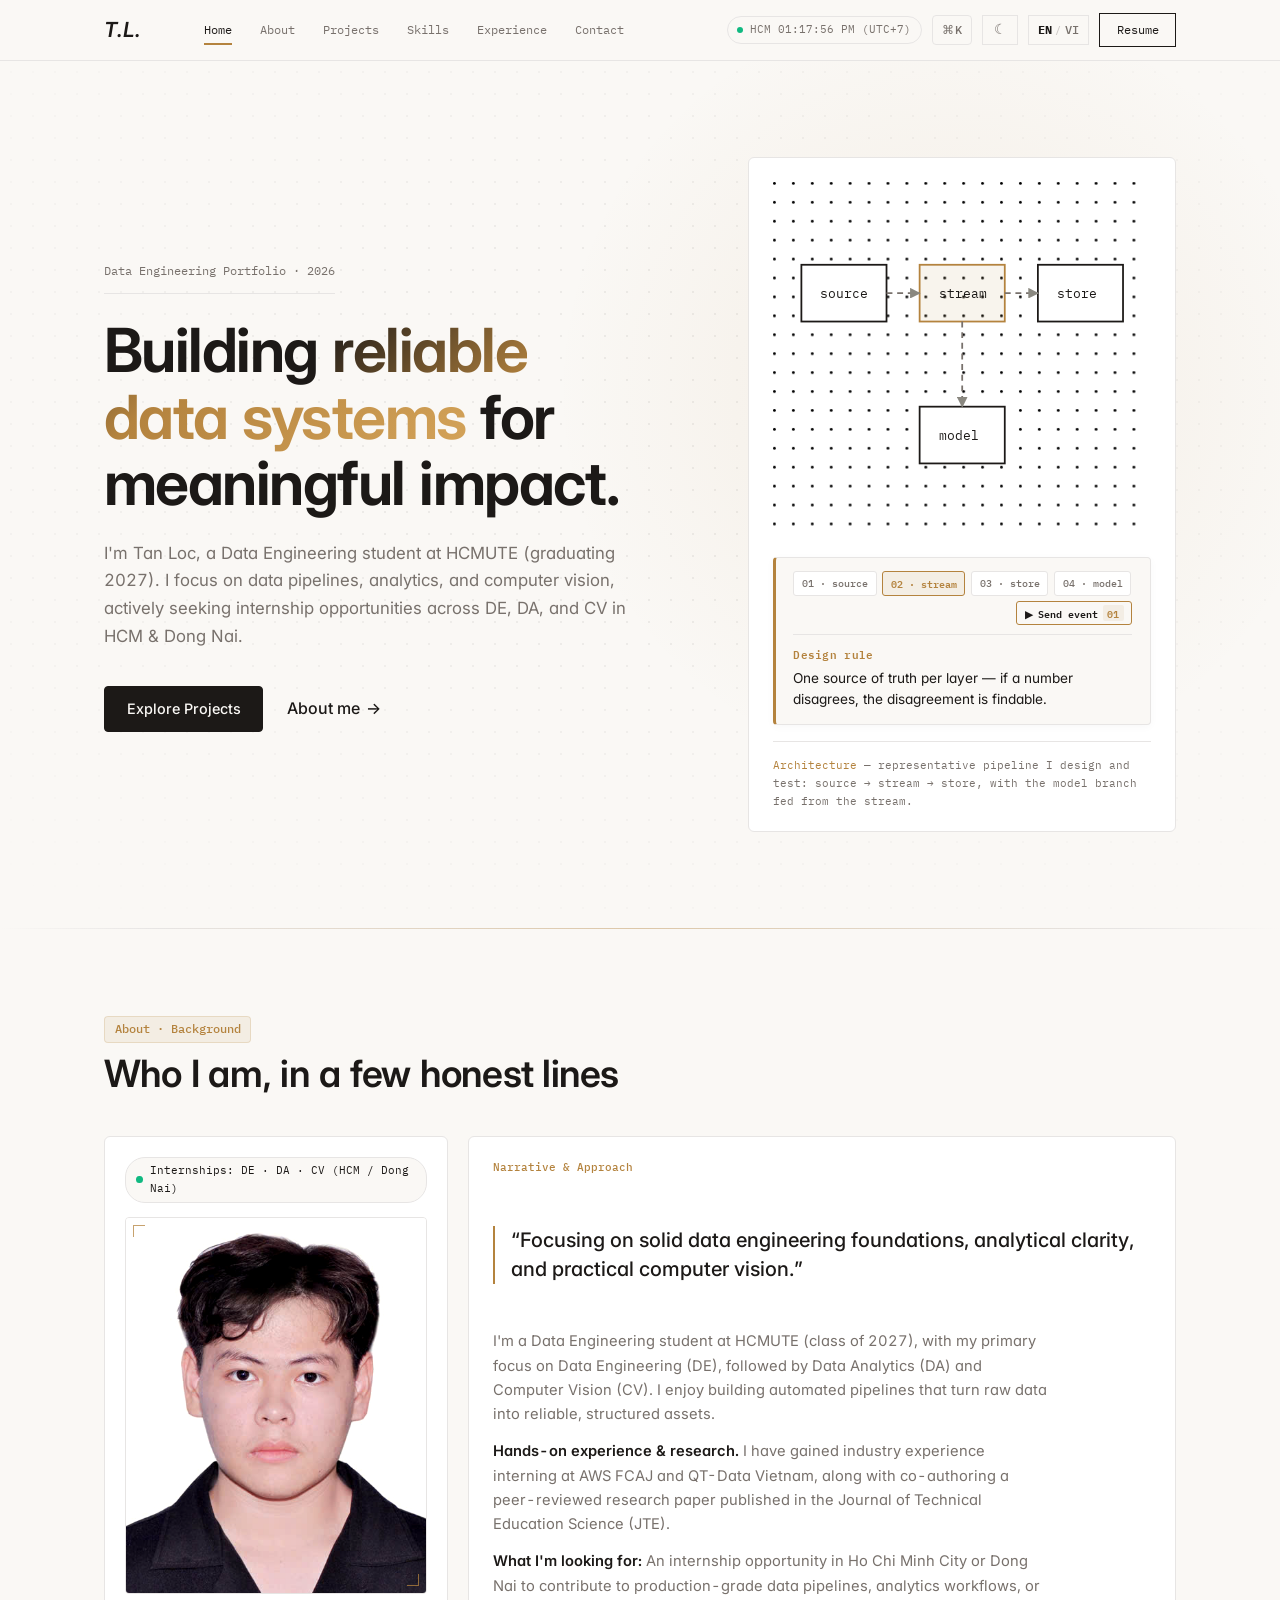
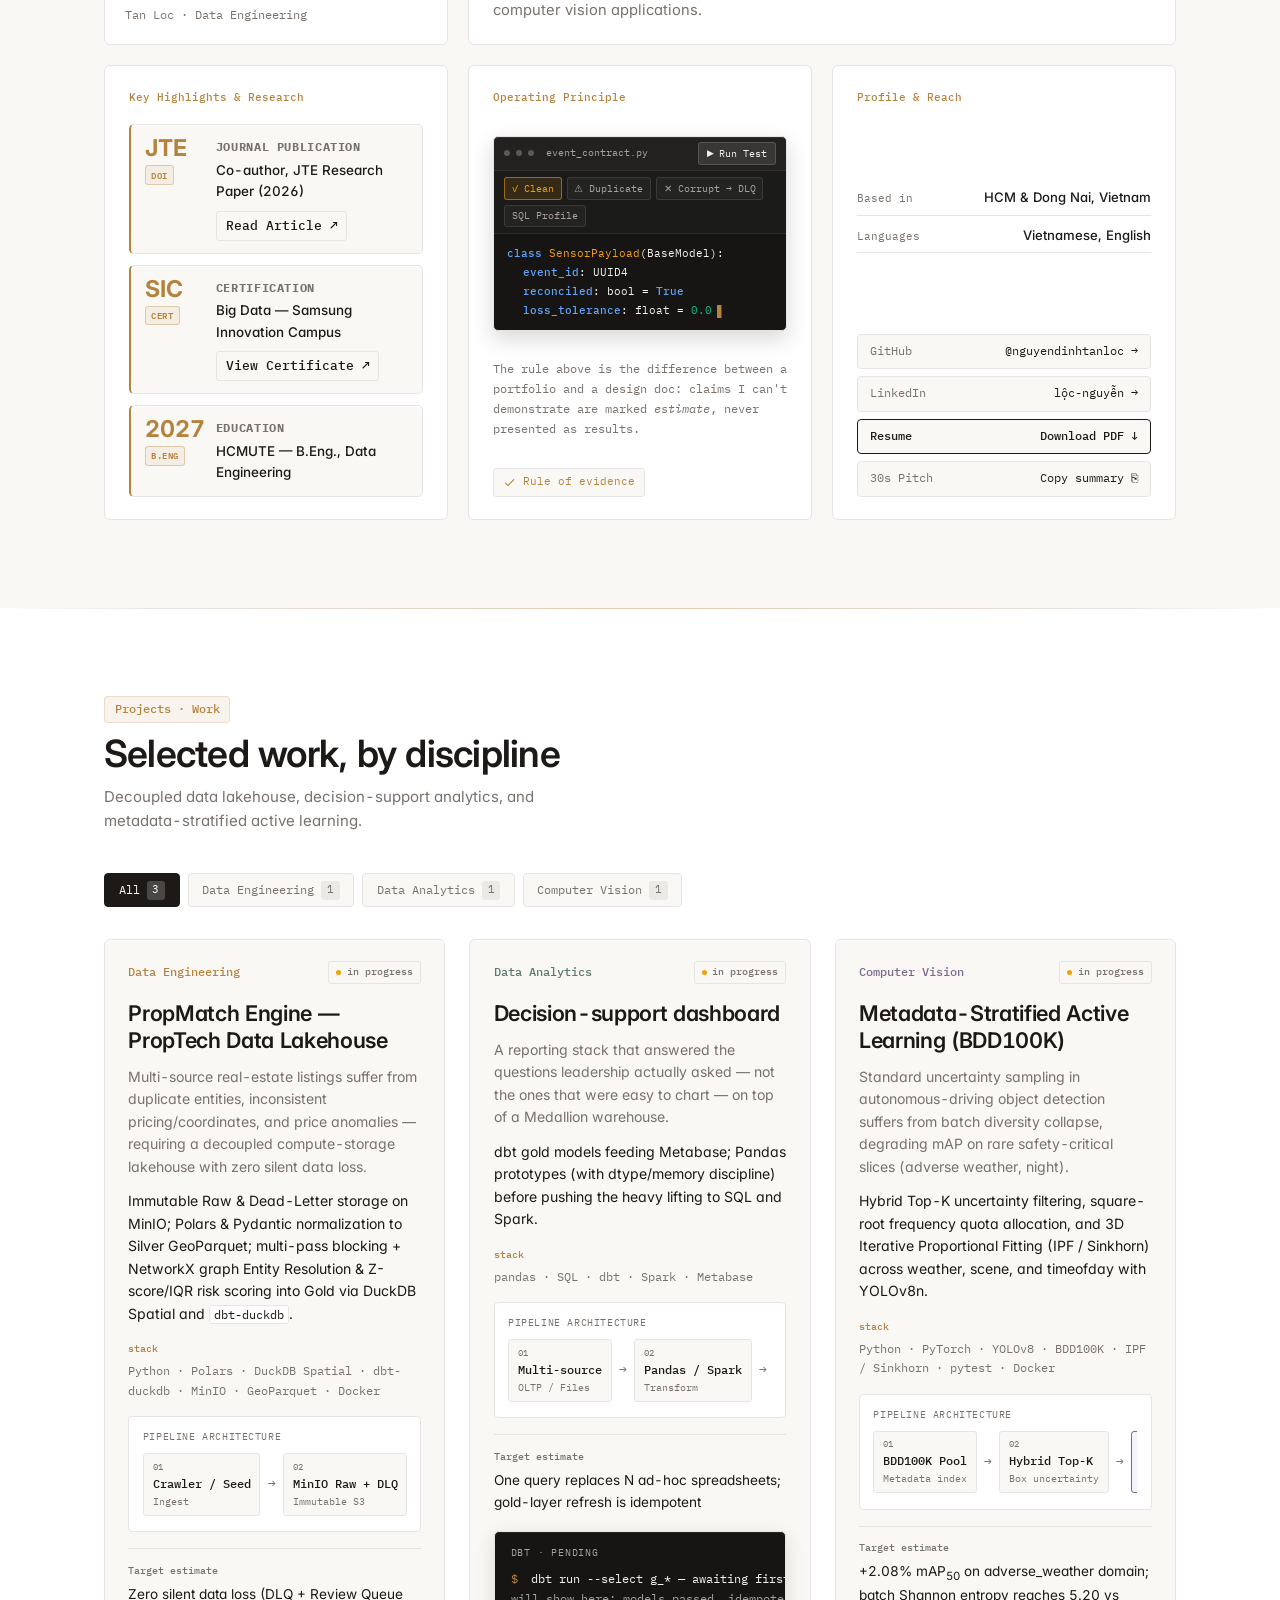
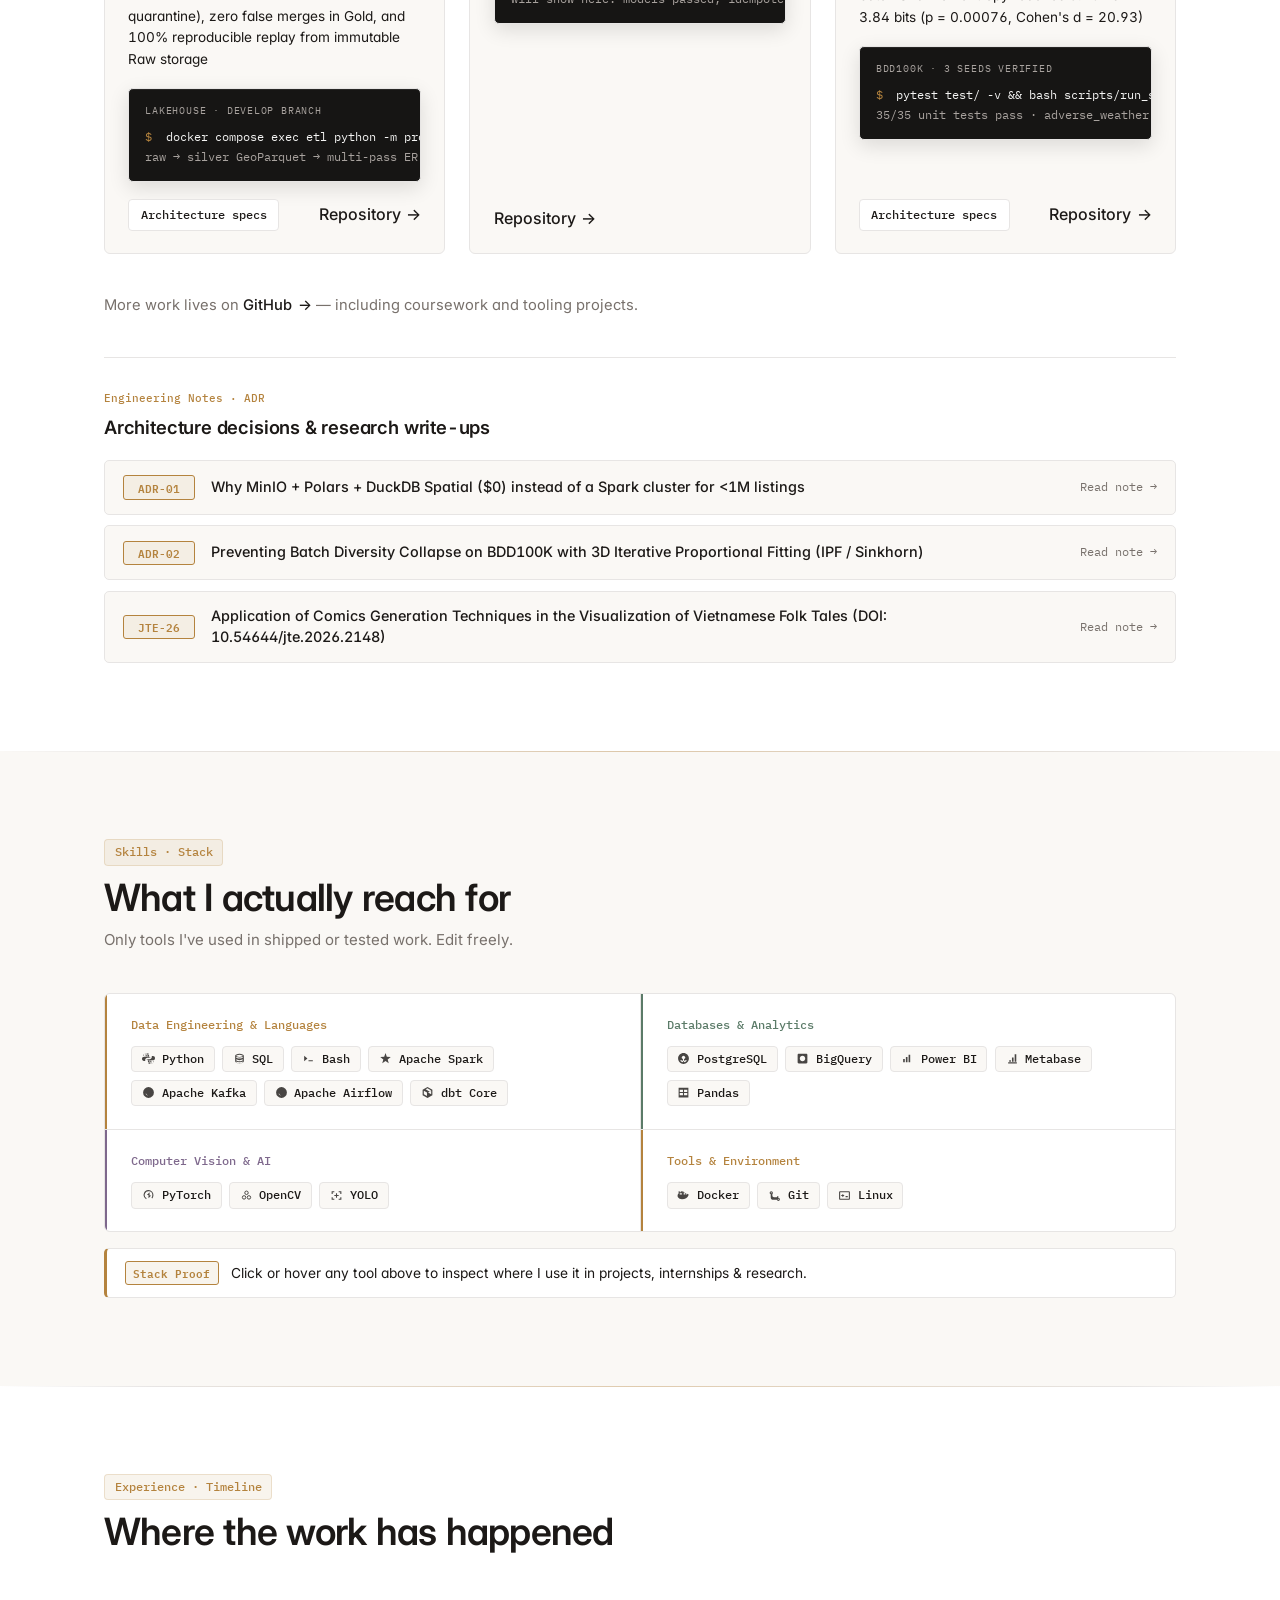
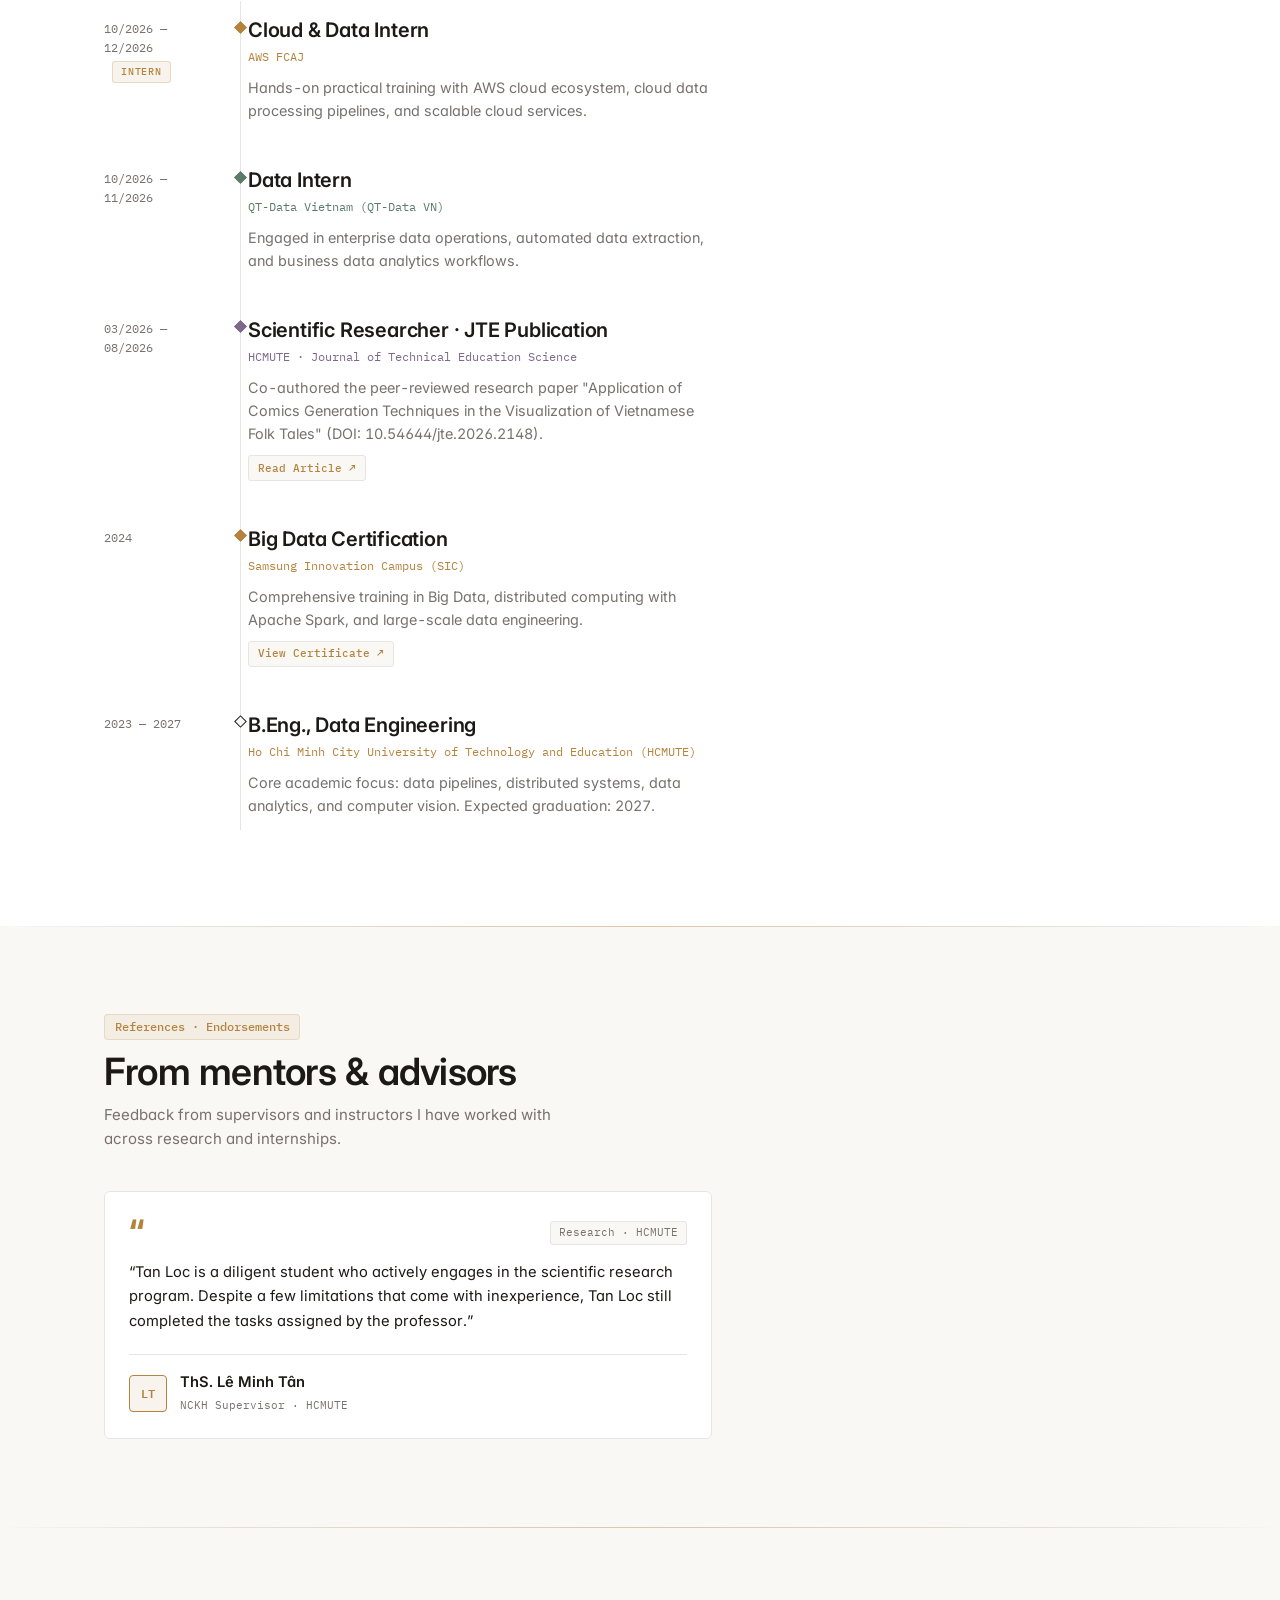
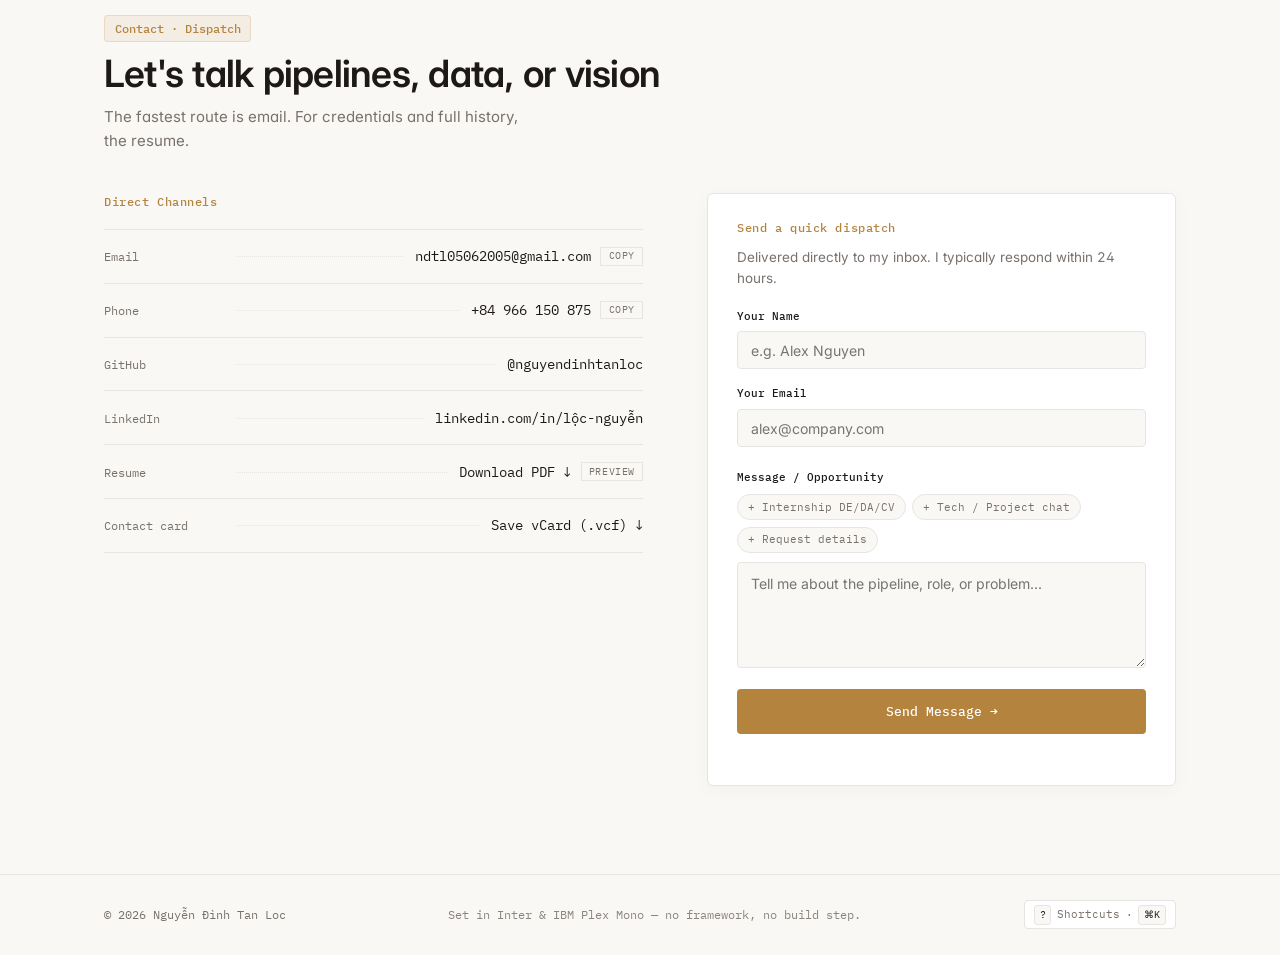
==== commit d591df07: "feat(html): wire UX controls, shortcuts hint, vCard row and v10 cache-busters" ====
--- a/index.html
+++ b/index.html
@@ -59,7 +59,7 @@
   <link
     href="https://fonts.googleapis.com/css2?family=Inter:wght@400;500;600;700&family=IBM+Plex+Mono:ital,wght@0,400;0,500;0,600;1,400&display=swap"
     rel="stylesheet">
-  <link rel="stylesheet" href="styles.css?v=5">
+  <link rel="stylesheet" href="styles.css?v=10">
   <script>
     (function () {
       try {
@@ -122,8 +122,8 @@
       <div class="container hero-grid">
         <div class="hero-text">
           <p class="hero-issue" data-i18n="hero.issue">Data Engineering Portfolio · 2026</p>
-          <h1 id="hero-title" data-i18n="hero.title" data-i18n-type="html">
-            Building reliable data systems for meaningful impact.
+          <h1 id="hero-title" class="hero-title" data-i18n="hero.title" data-i18n-type="html">
+            Building <span class="hero-accent">reliable data systems</span> for meaningful impact.
           </h1>
           <p class="hero-lede" data-i18n="hero.lede">
             I'm Tan Loc, a Data Engineering student at HCMUTE (graduating 2027). I focus on data pipelines, analytics, and computer vision, actively seeking internship opportunities across DE, DA, and CV in HCM &amp; Dong Nai.
@@ -181,13 +181,13 @@
                    both copies travel (store | model), then fade out at the last hop.
                    Runs once on load; hidden under prefers-reduced-motion -->
               <g class="signal signal-a">
-                <circle cx="60" cy="94" r="3.5" />
+                <circle cx="60" cy="94" r="5.5" />
               </g>
               <g class="signal signal-b">
-                <circle cx="160" cy="94" r="3.5" />
+                <circle cx="160" cy="94" r="5.5" />
               </g>
               <g class="signal signal-c">
-                <circle cx="160" cy="118" r="3.5" />
+                <circle cx="160" cy="118" r="5.5" />
               </g>
             </g>
           </svg>
@@ -199,6 +199,11 @@
               <button type="button" class="hero-layer-btn is-active" role="tab" aria-selected="true" data-node="stream">02 · stream</button>
               <button type="button" class="hero-layer-btn" role="tab" aria-selected="false" data-node="store">03 · store</button>
               <button type="button" class="hero-layer-btn" role="tab" aria-selected="false" data-node="model">04 · model</button>
+              <button type="button" class="hero-pulse-btn" id="btn-hero-pulse">
+                <span aria-hidden="true">▶</span>
+                <span data-i18n="hero.pulse.btn">Send event</span>
+                <span class="hero-pulse-count" id="hero-pulse-count">01</span>
+              </button>
             </div>
             <p class="hero-note-label" data-i18n="hero.note.label">Design rule</p>
             <p class="hero-note-text" data-i18n="hero.note.text">One source of truth per layer — if a number disagrees,
@@ -262,7 +267,10 @@
             </header>
             <div class="bento-stat-list">
               <div class="bento-stat-item">
-                <span class="bento-stat-num">JTE</span>
+                <div class="bento-stat-badge-col">
+                  <span class="bento-stat-num">JTE</span>
+                  <span class="bento-stat-pill">DOI</span>
+                </div>
                 <div class="bento-stat-meta">
                   <strong data-i18n="bento.stat.paper.title">Journal Publication</strong>
                   <span data-i18n="bento.stat.paper.desc">Co-author, JTE Research Paper (2026)</span>
@@ -272,7 +280,10 @@
                 </div>
               </div>
               <div class="bento-stat-item">
-                <span class="bento-stat-num">SIC</span>
+                <div class="bento-stat-badge-col">
+                  <span class="bento-stat-num">SIC</span>
+                  <span class="bento-stat-pill">CERT</span>
+                </div>
                 <div class="bento-stat-meta">
                   <strong data-i18n="about.f.cert.d">Certification</strong>
                   <span data-i18n="about.f.cert.v">Big Data — Samsung Innovation Campus</span>
@@ -282,7 +293,10 @@
                 </div>
               </div>
               <div class="bento-stat-item">
-                <span class="bento-stat-num">2027</span>
+                <div class="bento-stat-badge-col">
+                  <span class="bento-stat-num">2027</span>
+                  <span class="bento-stat-pill">B.ENG</span>
+                </div>
                 <div class="bento-stat-meta">
                   <strong data-i18n="about.f.edu.d">Education</strong>
                   <span data-i18n="about.f.edu.v">HCMUTE — B.Eng., Data Engineering</span>
@@ -306,6 +320,12 @@
                   <span class="btn-run-icon">▶</span>
                   <span class="btn-run-text" data-i18n="bento.term.run">Run Test</span>
                 </button>
+              </div>
+              <div class="terminal-modes" role="tablist" aria-label="Simulation modes">
+                <button type="button" class="term-mode-btn is-active" data-term-mode="clean">✓ Clean</button>
+                <button type="button" class="term-mode-btn" data-term-mode="dupe">⚠ Duplicate</button>
+                <button type="button" class="term-mode-btn" data-term-mode="dlq">✕ Corrupt → DLQ</button>
+                <button type="button" class="term-mode-btn" data-term-mode="sql">SQL Profile</button>
               </div>
               <div class="terminal-body">
                 <p class="term-line"><span class="term-kwd">class</span> <span class="term-fn">SensorPayload</span>(BaseModel):</p>
@@ -679,6 +699,11 @@
             </div>
           </div>
         </div>
+
+        <div class="skill-proof-bar" id="skill-proof-bar" role="status" aria-live="polite">
+          <span class="skill-proof-tag" id="skill-proof-tag">Stack Proof</span>
+          <span class="skill-proof-text" id="skill-proof-text" data-i18n="skills.proof.default">Click or hover any tool above to inspect where I use it in projects, internships &amp; research.</span>
+        </div>
       </div>
     </section>
 
@@ -826,6 +851,13 @@
                   </button>
                 </div>
               </div>
+              <div class="contact-line">
+                <span class="contact-key" data-i18n="c.vcard.k">Contact card</span>
+                <span class="dots" aria-hidden="true"></span>
+                <div class="contact-actions">
+                  <button type="button" class="contact-val btn-vcard-link" data-vcard data-i18n="c.vcard.v">Save vCard (.vcf) ↓</button>
+                </div>
+              </div>
             </div>
           </div>
 
@@ -842,7 +874,14 @@
                 <input type="email" id="form-email" name="email" class="form-input" required placeholder="alex@company.com">
               </div>
               <div class="form-field">
-                <label for="form-message" class="form-label" data-i18n="form.message">Message / Opportunity</label>
+                <div class="form-label-row">
+                  <label for="form-message" class="form-label" data-i18n="form.message">Message / Opportunity</label>
+                </div>
+                <div class="form-intent-chips" role="group" aria-label="Quick message templates">
+                  <button type="button" class="intent-chip" data-intent="intern" data-i18n="form.chip.intern">+ Internship DE/DA/CV</button>
+                  <button type="button" class="intent-chip" data-intent="project" data-i18n="form.chip.project">+ Tech / Project chat</button>
+                  <button type="button" class="intent-chip" data-intent="info" data-i18n="form.chip.info">+ Request details</button>
+                </div>
                 <textarea id="form-message" name="message" class="form-textarea" rows="4" required placeholder="Tell me about the pipeline, role, or problem..."></textarea>
               </div>
               <button type="submit" class="btn-submit" id="btn-submit">
@@ -891,6 +930,7 @@
       </div>
       <div class="cert-modal-body case-study-body" id="case-study-body"></div>
       <div class="cert-modal-footer case-study-footer">
+        <button type="button" class="btn-case-study" id="case-study-share-btn" data-i18n="cs.share">Copy direct link ⎘</button>
         <a href="https://github.com/nguyendinhtanloc" target="_blank" rel="noopener" class="btn-primary case-study-repo-btn" id="case-study-repo-link" data-i18n="p.repo" data-i18n-type="html">Repository <span aria-hidden="true">→</span></a>
       </div>
     </div>
@@ -916,6 +956,38 @@
     </div>
   </div>
 
+  <!-- ============ EDITORIAL VERTICAL SECTION RAIL (Desktop >= 1280px) ============ -->
+  <nav class="section-rail" id="section-rail" aria-label="Section index">
+    <a href="#home" class="section-rail-link is-active" data-rail-target="home">
+      <span class="rail-tick" aria-hidden="true"></span>
+      <span class="rail-label">00 · Home</span>
+    </a>
+    <a href="#about" class="section-rail-link" data-rail-target="about">
+      <span class="rail-tick" aria-hidden="true"></span>
+      <span class="rail-label">01 · About</span>
+    </a>
+    <a href="#projects" class="section-rail-link" data-rail-target="projects">
+      <span class="rail-tick" aria-hidden="true"></span>
+      <span class="rail-label">02 · Projects</span>
+    </a>
+    <a href="#skills" class="section-rail-link" data-rail-target="skills">
+      <span class="rail-tick" aria-hidden="true"></span>
+      <span class="rail-label">03 · Skills</span>
+    </a>
+    <a href="#experience" class="section-rail-link" data-rail-target="experience">
+      <span class="rail-tick" aria-hidden="true"></span>
+      <span class="rail-label">04 · Experience</span>
+    </a>
+    <a href="#endorsements" class="section-rail-link" data-rail-target="endorsements">
+      <span class="rail-tick" aria-hidden="true"></span>
+      <span class="rail-label">05 · References</span>
+    </a>
+    <a href="#contact" class="section-rail-link" data-rail-target="contact">
+      <span class="rail-tick" aria-hidden="true"></span>
+      <span class="rail-label">06 · Contact</span>
+    </a>
+  </nav>
+
   <!-- ============ FLOATING BACK TO TOP & PROGRESS RING ============ -->
   <button type="button" id="floating-top-btn" class="floating-top-btn" aria-label="Back to top" title="Back to top">
     <svg class="floating-top-ring" viewBox="0 0 40 40" aria-hidden="true">
@@ -936,6 +1008,9 @@
       <p>© <span class="js-year">2026</span> <span data-i18n="footer.name">Nguyễn Đình Tan Loc</span></p>
       <p class="footer-meta" data-i18n="footer.meta" data-i18n-type="html">Set in Inter &amp; IBM Plex Mono —
         no framework, no build step.</p>
+      <button type="button" class="footer-kbd-hint" data-case="shortcuts">
+        <kbd>?</kbd> <span data-i18n="footer.shortcuts">Shortcuts</span> · <kbd>⌘K</kbd>
+      </button>
     </div>
   </footer>
 
@@ -1012,25 +1087,37 @@
           <span class="cmd-item-text" data-i18n="cmd.item.cert">View Samsung Big Data Certificate</span>
           <span class="cmd-item-meta">SIC</span>
         </div>
+        <div class="cmd-item" role="option" tabindex="-1" data-action="print-profile">
+          <svg class="ci" viewBox="0 0 24 24" fill="none" stroke="currentColor" stroke-width="1.75" stroke-linecap="round" stroke-linejoin="round" aria-hidden="true"><polyline points="6 9 6 2 18 2 18 9"/><path d="M6 18H4a2 2 0 0 1-2-2v-5a2 2 0 0 1 2-2h16a2 2 0 0 1 2 2v5a2 2 0 0 1-2 2h-2"/><rect x="6" y="14" width="12" height="8"/></svg>
+          <span class="cmd-item-text" data-i18n="cmd.item.print">Print A4 Profile</span>
+          <kbd class="cmd-shortcut">P</kbd>
+        </div>
+        <div class="cmd-item" role="option" tabindex="-1" data-action="download-vcard">
+          <svg class="ci" viewBox="0 0 24 24" fill="none" stroke="currentColor" stroke-width="1.75" stroke-linecap="round" stroke-linejoin="round" aria-hidden="true"><path d="M16 21v-2a4 4 0 0 0-4-4H5a4 4 0 0 0-4 4v2"/><circle cx="8.5" cy="7" r="4"/><line x1="20" y1="8" x2="20" y2="14"/><line x1="23" y1="11" x2="17" y2="11"/></svg>
+          <span class="cmd-item-text" data-i18n="cmd.item.vcard">Save Contact Card (.vcf)</span>
+          <kbd class="cmd-shortcut">V</kbd>
+        </div>
       </div>
       <div class="cmd-footer">
         <span><kbd>↑</kbd> <kbd>↓</kbd> navigate</span>
         <span><kbd>↵</kbd> select</span>
+        <span><kbd>&gt;</kbd> shell</span>
+        <span><kbd>?</kbd> keys</span>
         <span><kbd>ESC</kbd> dismiss</span>
       </div>
     </div>
   </div>
 
-  <script src="js/i18n.js?v=5" defer></script>
-  <script src="js/endorsements.js?v=5" defer></script>
-  <script src="js/theme.js?v=5" defer></script>
-  <script src="js/navigation.js?v=5" defer></script>
-  <script src="js/modal.js?v=5" defer></script>
-  <script src="js/contact-form.js?v=5" defer></script>
-  <script src="js/project-filter.js?v=5" defer></script>
-  <script src="js/terminal-runner.js?v=5" defer></script>
-  <script src="js/clock.js?v=5" defer></script>
-  <script src="js/command-palette.js?v=5" defer></script>
+  <script src="js/i18n.js?v=10" defer></script>
+  <script src="js/endorsements.js?v=10" defer></script>
+  <script src="js/theme.js?v=10" defer></script>
+  <script src="js/navigation.js?v=10" defer></script>
+  <script src="js/modal.js?v=10" defer></script>
+  <script src="js/contact-form.js?v=10" defer></script>
+  <script src="js/project-filter.js?v=10" defer></script>
+  <script src="js/terminal-runner.js?v=10" defer></script>
+  <script src="js/clock.js?v=10" defer></script>
+  <script src="js/command-palette.js?v=10" defer></script>
 </body>
 
 </html>
--- a/styles.css
+++ b/styles.css
@@ -10,8 +10,8 @@
    - css/print.css       : Executive summary print & PDF export stylesheet
    ============================================================ */
 
-@import url("css/variables.css?v=5");
-@import url("css/base.css?v=5");
-@import url("css/components.css?v=5");
-@import url("css/sections.css?v=5");
-@import url("css/print.css?v=5");
+@import url("css/variables.css?v=10");
+@import url("css/base.css?v=10");
+@import url("css/components.css?v=10");
+@import url("css/sections.css?v=10");
+@import url("css/print.css?v=10");
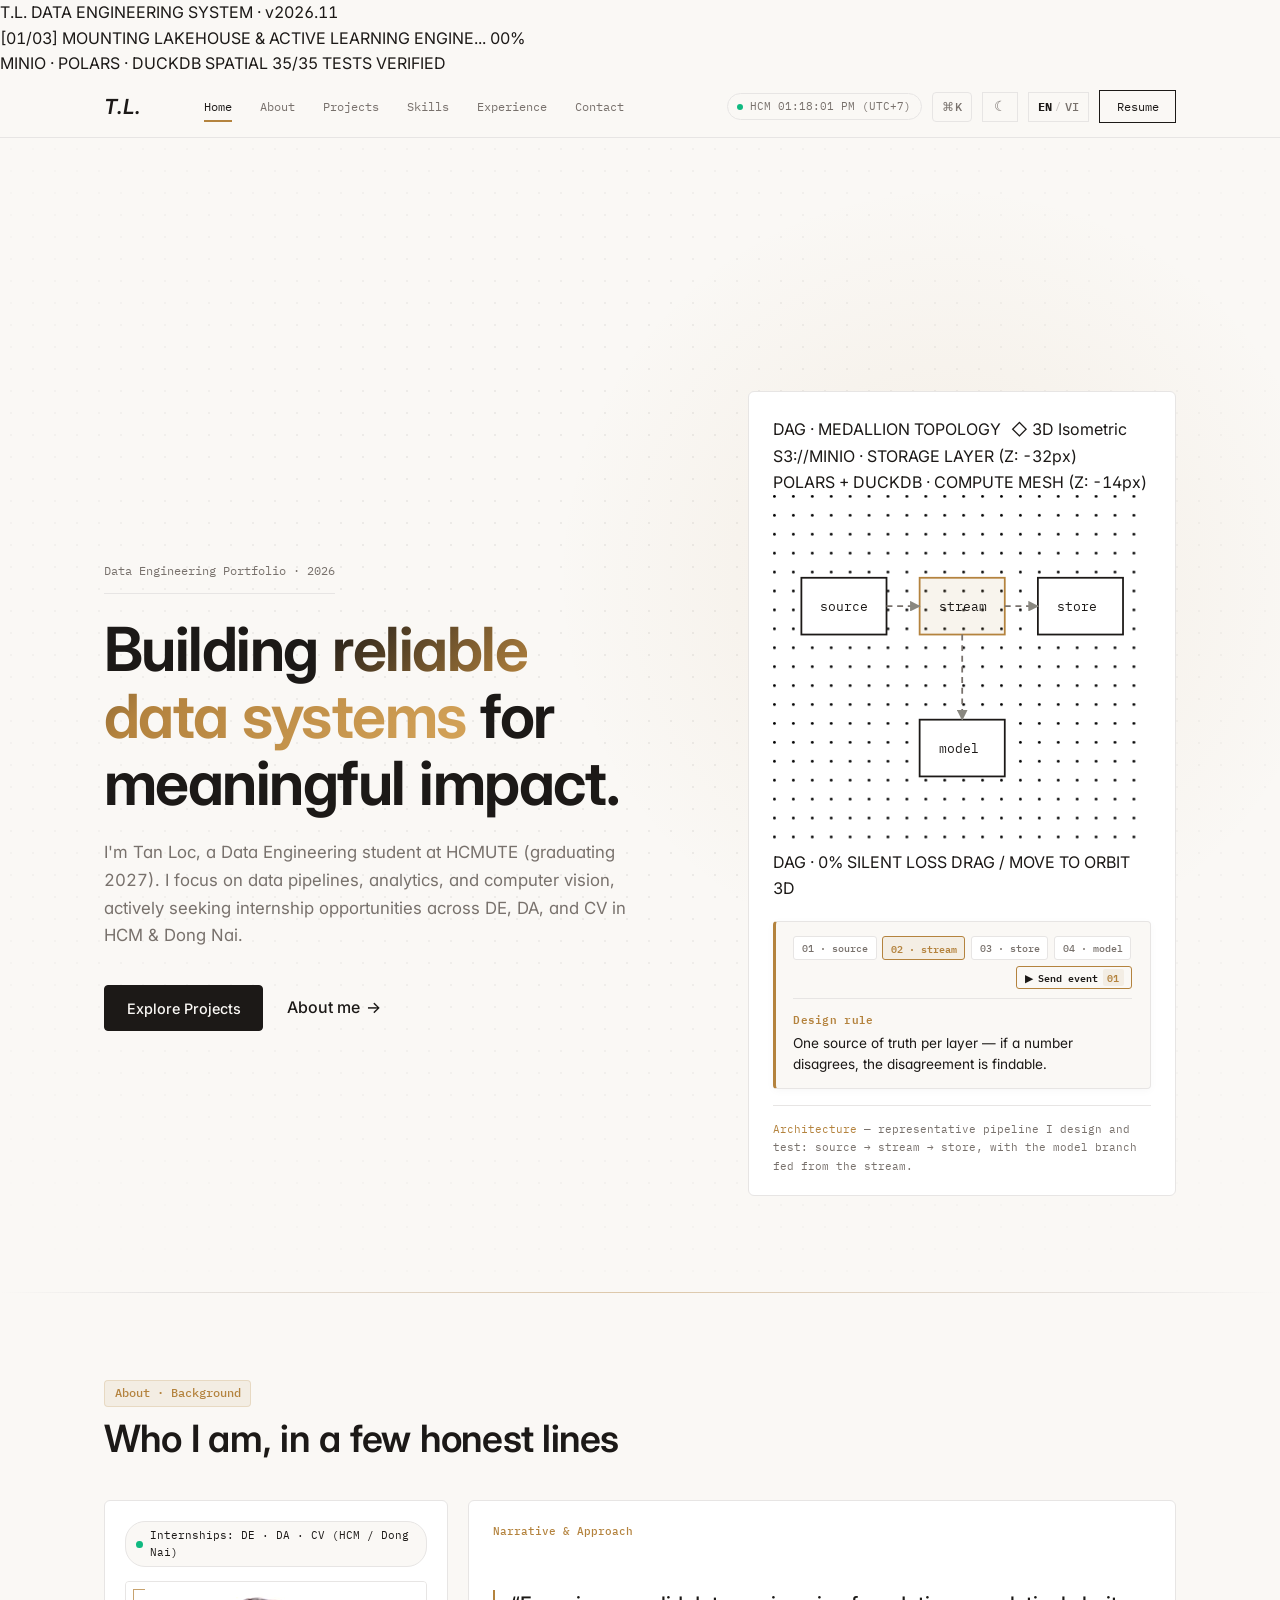
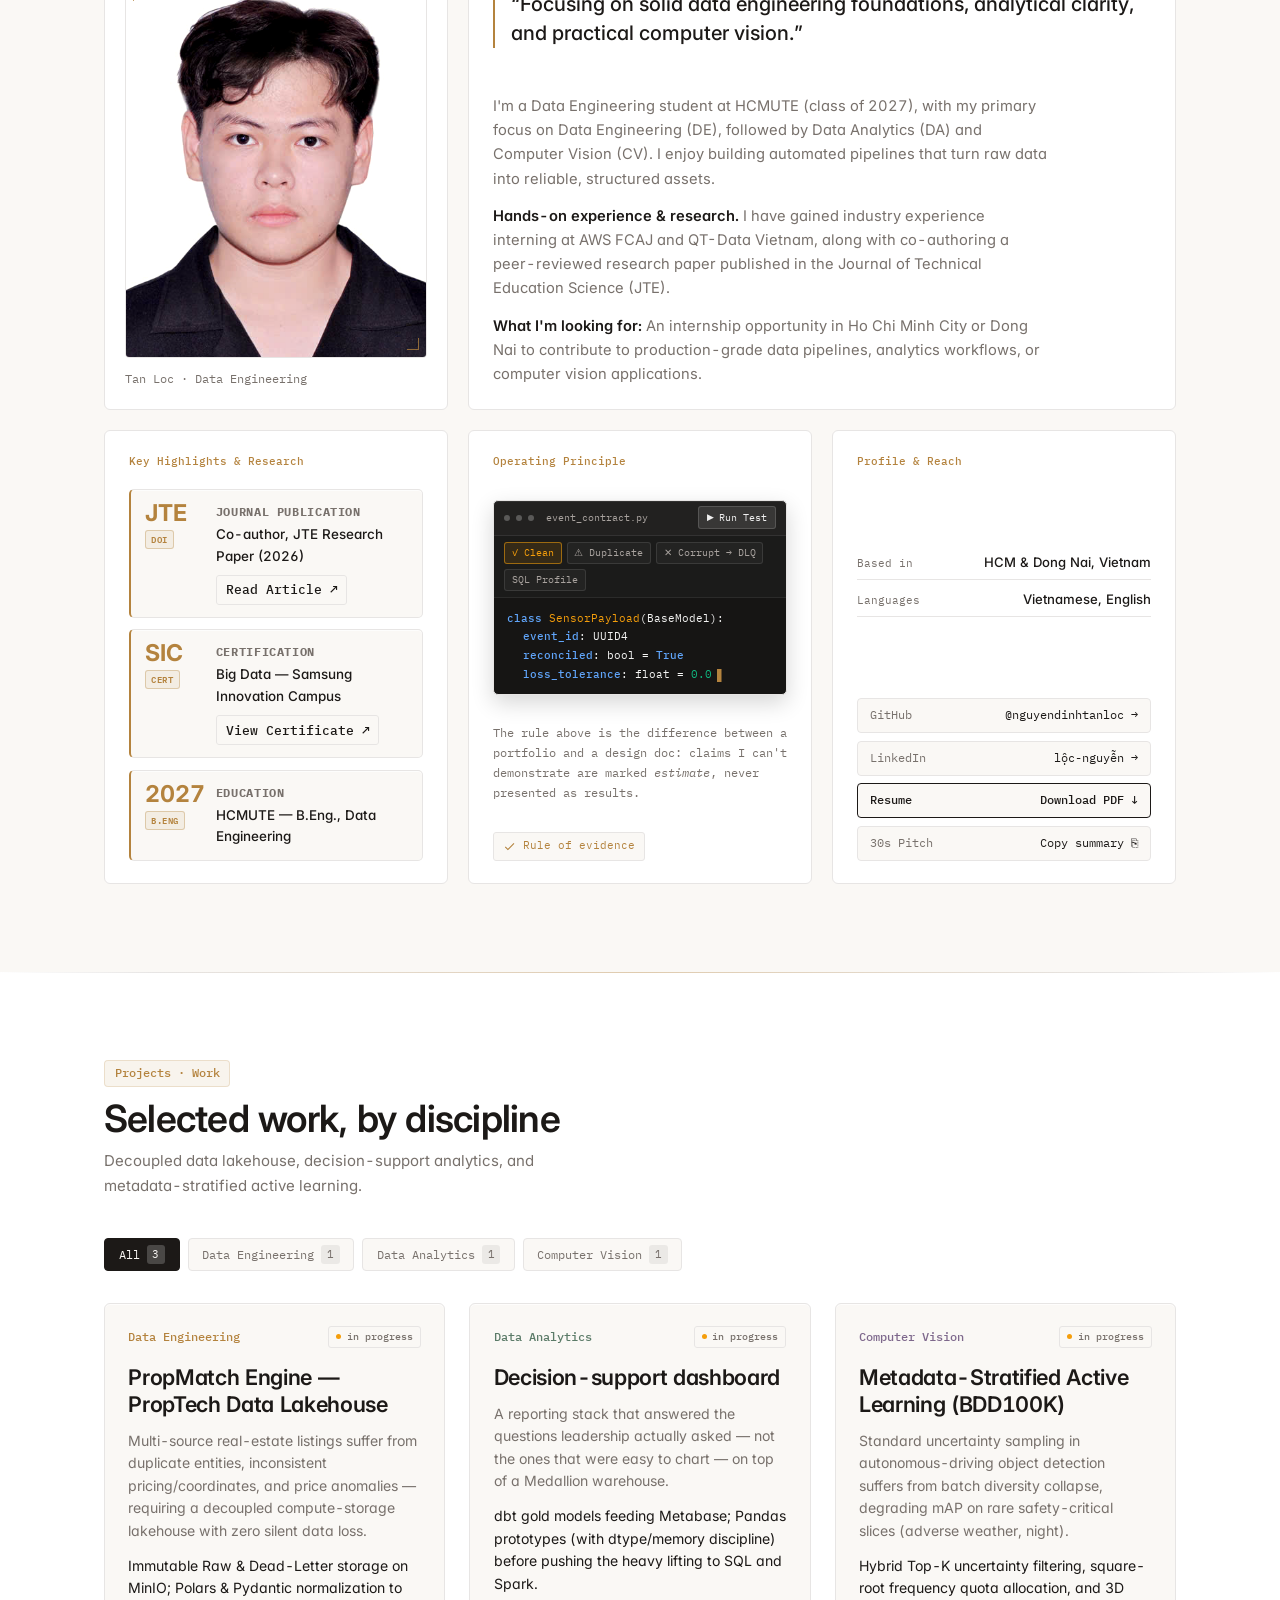
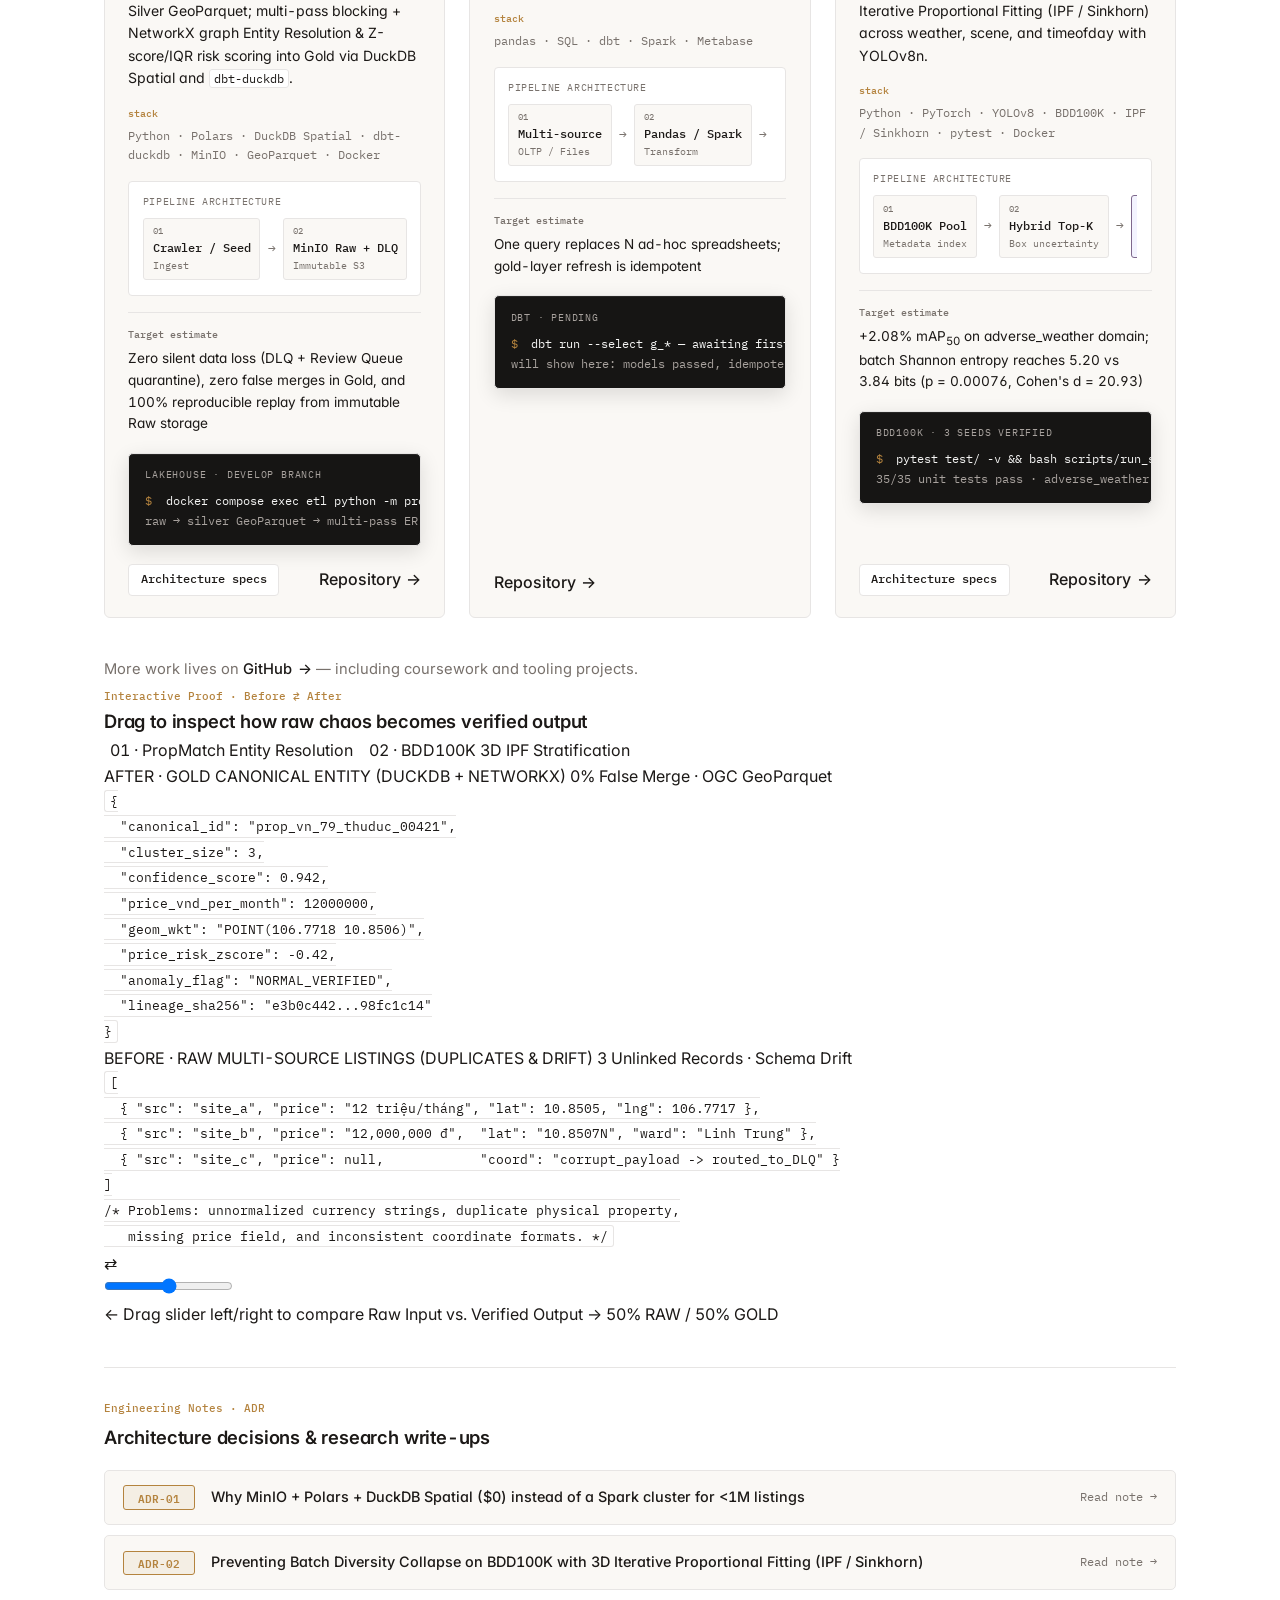
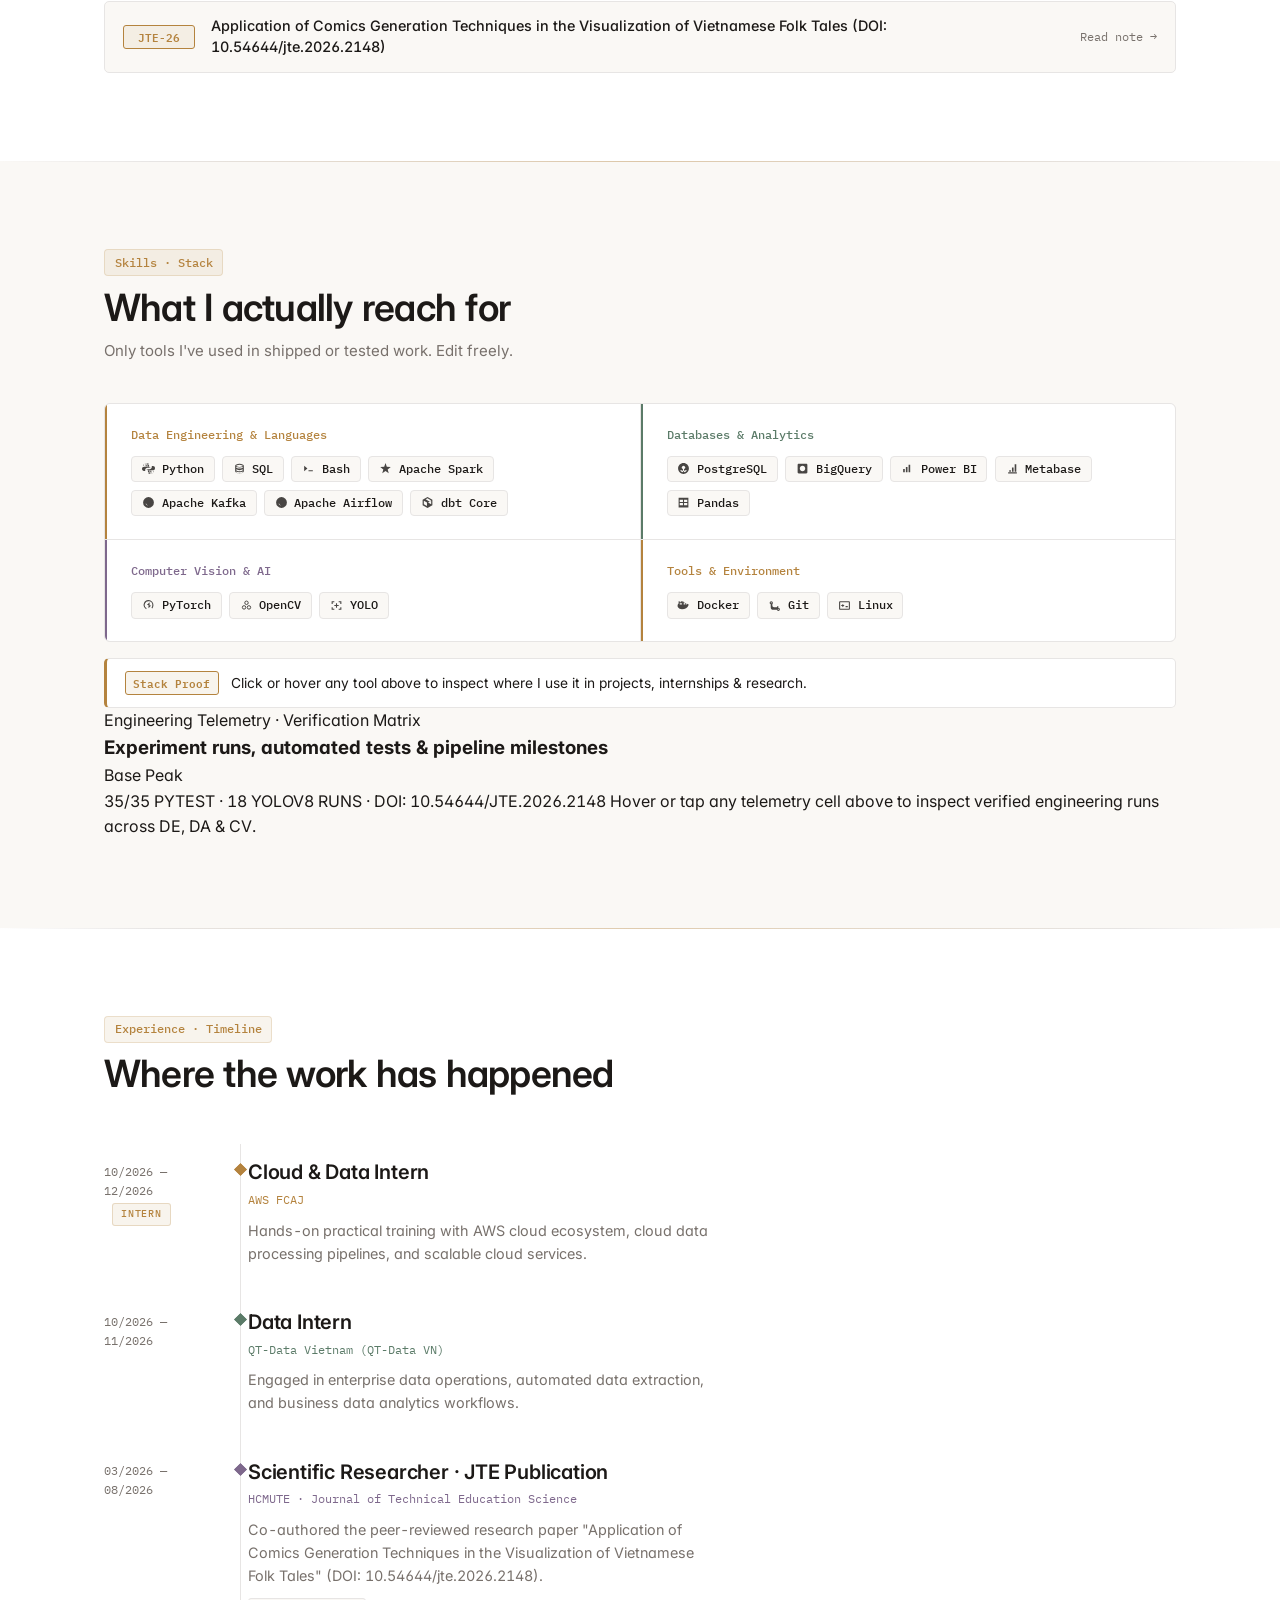
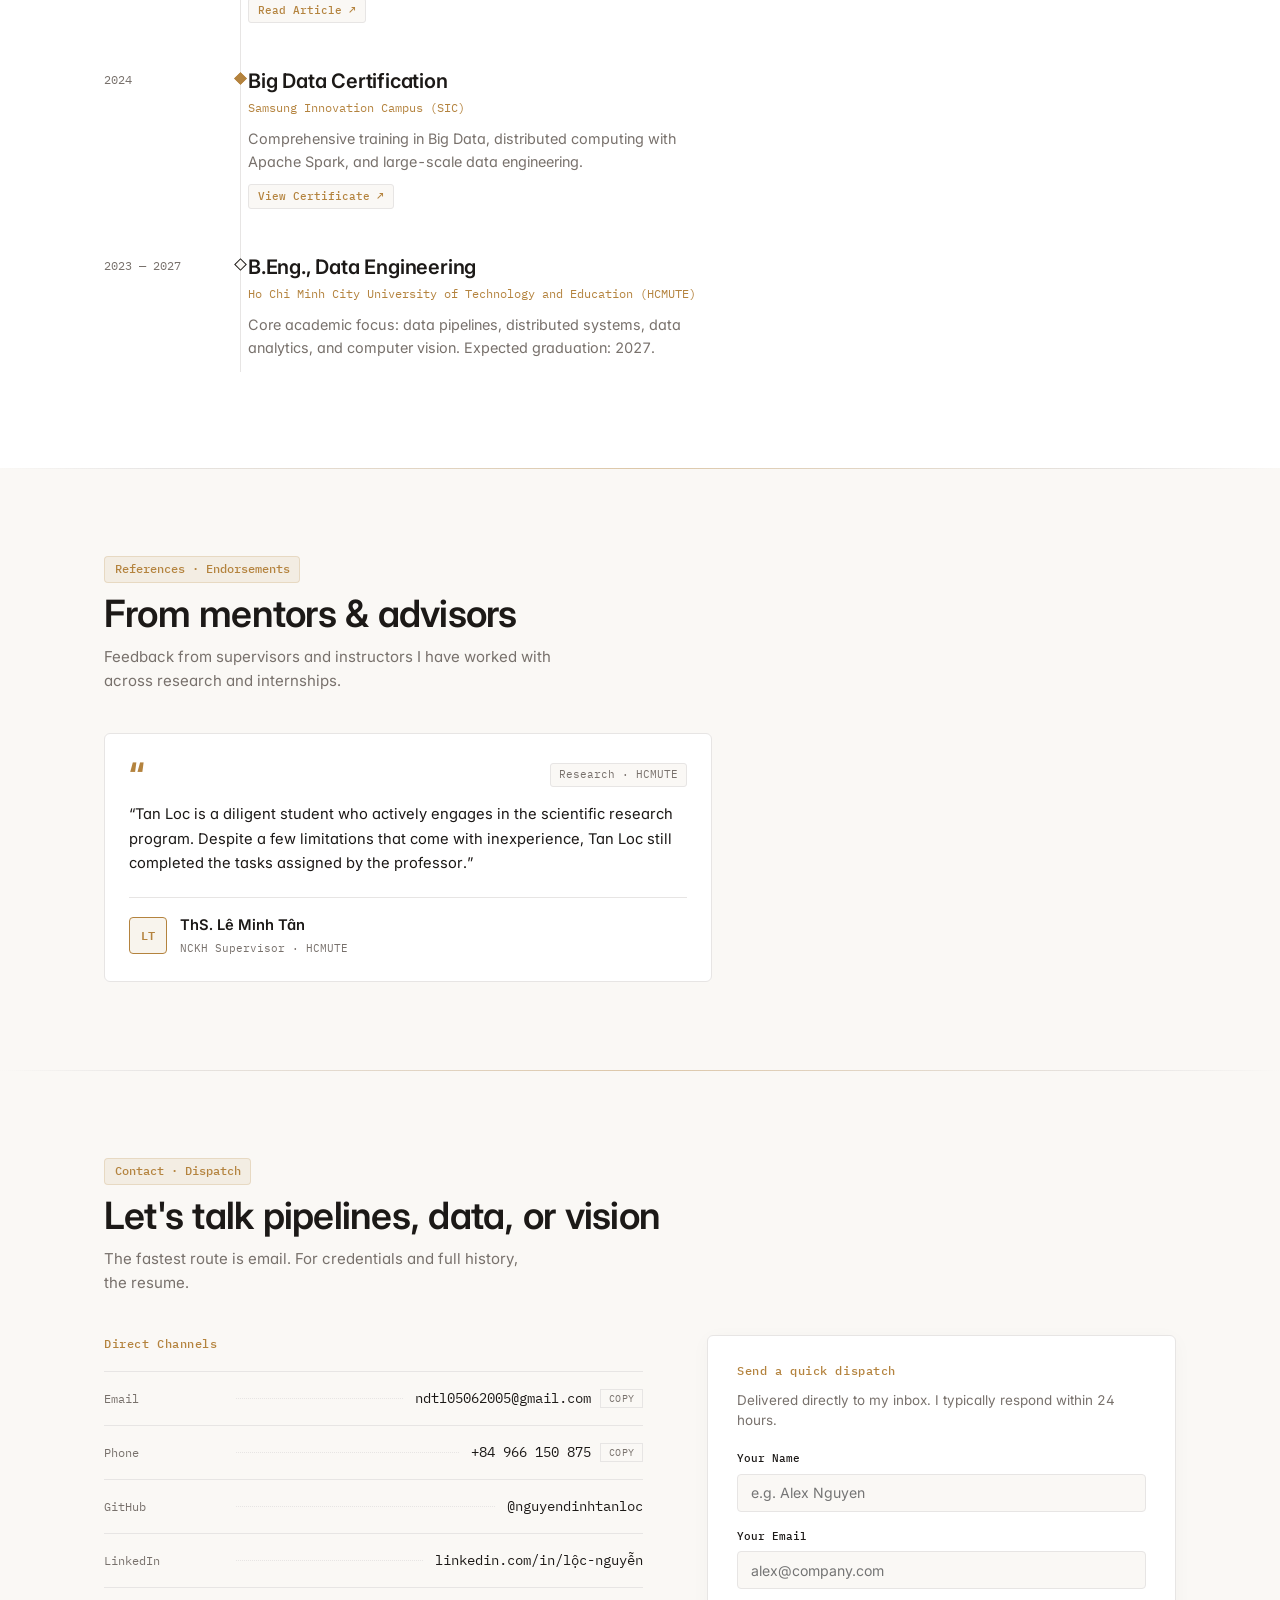
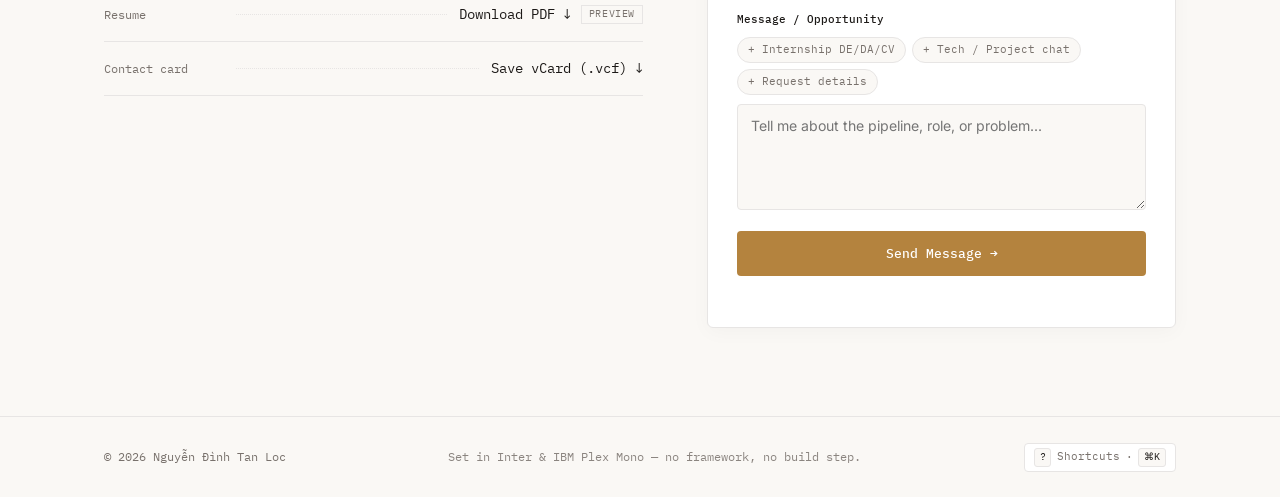
==== commit b62e73bc: "feat(html): add boot curtain, 3D rig, transformation slider and engineering heatmap" ====
--- a/index.html
+++ b/index.html
@@ -59,18 +59,42 @@
   <link
     href="https://fonts.googleapis.com/css2?family=Inter:wght@400;500;600;700&family=IBM+Plex+Mono:ital,wght@0,400;0,500;0,600;1,400&display=swap"
     rel="stylesheet">
-  <link rel="stylesheet" href="styles.css?v=10">
+  <link rel="stylesheet" href="styles.css?v=13">
   <script>
     (function () {
       try {
         var t = localStorage.getItem("pf-theme") || (window.matchMedia("(prefers-color-scheme: dark)").matches ? "dark" : "light");
         if (t === "dark") document.documentElement.setAttribute("data-theme", "dark");
+        if (sessionStorage.getItem("pf-booted") === "1" || window.matchMedia("(prefers-reduced-motion: reduce)").matches) {
+          document.documentElement.setAttribute("data-boot", "done");
+        }
       } catch (e) { }
     })();
   </script>
 </head>
 
 <body>
+  <!-- ============ SYSTEM TELEMETRY BOOT CURTAIN (0.85s once per session) ============ -->
+  <div id="boot-curtain" class="boot-curtain" aria-hidden="true">
+    <div class="boot-hud">
+      <div class="boot-head">
+        <span class="boot-monogram">T.L.</span>
+        <span class="boot-tag">DATA ENGINEERING SYSTEM · v2026.11</span>
+      </div>
+      <div class="boot-metric-row">
+        <span class="boot-label" id="boot-log">[01/03] MOUNTING LAKEHOUSE &amp; ACTIVE LEARNING ENGINE...</span>
+        <span class="boot-pct" id="boot-pct">00%</span>
+      </div>
+      <div class="boot-bar-track">
+        <div class="boot-bar-fill" id="boot-bar-fill"></div>
+      </div>
+      <div class="boot-meta">
+        <span>MINIO · POLARS · DUCKDB SPATIAL</span>
+        <span>35/35 TESTS VERIFIED</span>
+      </div>
+    </div>
+  </div>
+
   <div id="top" tabindex="-1"></div>
   <div class="progress-bar" id="progress-bar" aria-hidden="true"></div>
   <a class="skip" href="#home">Skip to content</a>
@@ -119,6 +143,7 @@
   <main id="home">
     <!-- ============ HERO ============ -->
     <section class="hero" aria-labelledby="hero-title">
+      <canvas id="hero-canvas" class="hero-canvas" aria-hidden="true"></canvas>
       <div class="container hero-grid">
         <div class="hero-text">
           <p class="hero-issue" data-i18n="hero.issue">Data Engineering Portfolio · 2026</p>
@@ -136,8 +161,23 @@
         </div>
 
         <!-- Editorial visual: restrained data-lab motif (pure CSS/SVG, no fake photos) -->
-        <figure class="hero-visual" aria-label="Abstract pipeline motif: source, stream, and warehouse">
-          <svg class="hero-motif" viewBox="0 0 320 300">
+        <figure class="hero-visual" id="hero-visual" aria-label="Abstract pipeline motif: source, stream, and warehouse">
+          <div class="hero-visual-bar">
+            <span class="hero-visual-tag">DAG · MEDALLION TOPOLOGY</span>
+            <button type="button" class="hero-3d-btn" id="btn-hero-3d" aria-pressed="false" title="Toggle 3D Isometric Exploded View">
+              <span class="cube-icon" aria-hidden="true">◇</span>
+              <span data-i18n="hero.3d.btn">3D Isometric</span>
+            </button>
+          </div>
+          <div class="hero-motif-stage" id="hero-motif-stage">
+            <div class="iso-rig" id="iso-rig">
+              <div class="iso-plane iso-plane-floor" aria-hidden="true">
+                <span class="iso-corner-tag">S3://MINIO · STORAGE LAYER (Z: -32px)</span>
+              </div>
+              <div class="iso-plane iso-plane-mid" aria-hidden="true">
+                <span class="iso-corner-tag">POLARS + DUCKDB · COMPUTE MESH (Z: -14px)</span>
+              </div>
+              <svg class="hero-motif" viewBox="0 0 320 300">
             <defs>
               <marker id="hero-arrow" viewBox="0 0 10 10" refX="9" refY="5" markerWidth="6" markerHeight="6"
                 orient="auto-start-reverse">
@@ -191,6 +231,12 @@
               </g>
             </g>
           </svg>
+              <div class="iso-float-hud" aria-hidden="true">
+                <span class="iso-badge iso-badge-top">DAG · 0% SILENT LOSS</span>
+                <span class="iso-badge iso-badge-bot">DRAG / MOVE TO ORBIT 3D</span>
+              </div>
+            </div>
+          </div>
 
           <!-- interactive layer inspector note -->
           <div class="hero-note" role="region" aria-label="Pipeline layer inspector">
@@ -622,6 +668,67 @@
           <span data-i18n="projects.more.b">— including coursework and tooling projects.</span>
         </p>
 
+        <!-- Interactive Before ⇄ After Data Transformation Split Slider -->
+        <div class="transform-lab" id="transform-lab" aria-labelledby="transform-lab-title">
+          <div class="transform-lab-head">
+            <div>
+              <span class="adr-badge" data-i18n="tlab.badge">Interactive Proof · Before ⇄ After</span>
+              <h3 id="transform-lab-title" class="adr-title" data-i18n="tlab.title">Drag to inspect how raw chaos becomes verified output</h3>
+            </div>
+            <div class="transform-lab-tabs" role="tablist" aria-label="Select transformation case">
+              <button type="button" class="tlab-tab is-active" role="tab" aria-selected="true" data-tlab-case="de" data-i18n="tlab.tab.de">01 · PropMatch Entity Resolution</button>
+              <button type="button" class="tlab-tab" role="tab" aria-selected="false" data-tlab-case="cv" data-i18n="tlab.tab.cv">02 · BDD100K 3D IPF Stratification</button>
+            </div>
+          </div>
+
+          <div class="tlab-stage" id="tlab-stage" style="--split: 50%;">
+            <!-- AFTER LAYER (Right / Base) -->
+            <div class="tlab-pane tlab-pane-after">
+              <div class="tlab-pane-header">
+                <span class="tlab-pill tlab-pill-after" id="tlab-after-pill" data-i18n="tlab.de.after.pill">AFTER · GOLD CANONICAL ENTITY (DUCKDB + NETWORKX)</span>
+                <span class="tlab-metric" id="tlab-after-metric">0% False Merge · OGC GeoParquet</span>
+              </div>
+              <pre class="tlab-code" id="tlab-after-code"><code>{
+  "canonical_id": "prop_vn_79_thuduc_00421",
+  "cluster_size": 3,
+  "confidence_score": 0.942,
+  "price_vnd_per_month": 12000000,
+  "geom_wkt": "POINT(106.7718 10.8506)",
+  "price_risk_zscore": -0.42,
+  "anomaly_flag": "NORMAL_VERIFIED",
+  "lineage_sha256": "e3b0c442...98fc1c14"
+}</code></pre>
+            </div>
+
+            <!-- BEFORE LAYER (Left / Clipped overlay) -->
+            <div class="tlab-pane tlab-pane-before">
+              <div class="tlab-pane-header">
+                <span class="tlab-pill tlab-pill-before" id="tlab-before-pill" data-i18n="tlab.de.before.pill">BEFORE · RAW MULTI-SOURCE LISTINGS (DUPLICATES &amp; DRIFT)</span>
+                <span class="tlab-metric" id="tlab-before-metric">3 Unlinked Records · Schema Drift</span>
+              </div>
+              <pre class="tlab-code" id="tlab-before-code"><code>[
+  { "src": "site_a", "price": "12 triệu/tháng", "lat": 10.8505, "lng": 106.7717 },
+  { "src": "site_b", "price": "12,000,000 đ",  "lat": "10.8507N", "ward": "Linh Trung" },
+  { "src": "site_c", "price": null,            "coord": "corrupt_payload -> routed_to_DLQ" }
+]
+/* Problems: unnormalized currency strings, duplicate physical property,
+   missing price field, and inconsistent coordinate formats. */</code></pre>
+            </div>
+
+            <!-- Divider Handle -->
+            <div class="tlab-divider" aria-hidden="true">
+              <span class="tlab-handle">⇄</span>
+            </div>
+
+            <input type="range" id="tlab-range" class="tlab-range" min="5" max="95" value="50" aria-label="Comparison slider between Before and After data transformation">
+          </div>
+
+          <div class="tlab-footer">
+            <span class="tlab-hint" data-i18n="tlab.hint">← Drag slider left/right to compare Raw Input vs. Verified Output →</span>
+            <span class="tlab-pct-readout" id="tlab-pct-readout">50% RAW / 50% GOLD</span>
+          </div>
+        </div>
+
         <!-- Engineering Notes & Architecture Decision Records (ADRs) -->
         <div class="adr-block" aria-labelledby="adr-heading">
           <div class="adr-head">
@@ -703,6 +810,29 @@
         <div class="skill-proof-bar" id="skill-proof-bar" role="status" aria-live="polite">
           <span class="skill-proof-tag" id="skill-proof-tag">Stack Proof</span>
           <span class="skill-proof-text" id="skill-proof-text" data-i18n="skills.proof.default">Click or hover any tool above to inspect where I use it in projects, internships &amp; research.</span>
+        </div>
+
+        <!-- Engineering Activity & Verification Matrix (Heatmap) -->
+        <div class="eng-heatmap-card" id="eng-heatmap-card" aria-labelledby="eng-heatmap-title">
+          <div class="eng-heatmap-head">
+            <div>
+              <span class="eng-heatmap-tag" data-i18n="hmap.badge">Engineering Telemetry · Verification Matrix</span>
+              <h3 id="eng-heatmap-title" class="eng-heatmap-title" data-i18n="hmap.title">Experiment runs, automated tests &amp; pipeline milestones</h3>
+            </div>
+            <div class="eng-heatmap-legend" aria-hidden="true">
+              <span data-i18n="hmap.less">Base</span>
+              <span class="hmap-cell-demo lv-1"></span>
+              <span class="hmap-cell-demo lv-2"></span>
+              <span class="hmap-cell-demo lv-3"></span>
+              <span class="hmap-cell-demo lv-4"></span>
+              <span data-i18n="hmap.more">Peak</span>
+            </div>
+          </div>
+          <div class="eng-heatmap-grid" id="eng-heatmap-grid" role="grid" aria-label="Engineering experiment heatmap"></div>
+          <div class="eng-heatmap-footer" id="eng-heatmap-readout" aria-live="polite">
+            <span class="hmap-readout-pill">35/35 PYTEST · 18 YOLOV8 RUNS · DOI: 10.54644/JTE.2026.2148</span>
+            <span class="hmap-readout-text" id="hmap-readout-text" data-i18n="hmap.default">Hover or tap any telemetry cell above to inspect verified engineering runs across DE, DA &amp; CV.</span>
+          </div>
         </div>
       </div>
     </section>
@@ -1097,6 +1227,11 @@
           <span class="cmd-item-text" data-i18n="cmd.item.vcard">Save Contact Card (.vcf)</span>
           <kbd class="cmd-shortcut">V</kbd>
         </div>
+        <div class="cmd-item" role="option" tabindex="-1" data-action="replay-boot">
+          <svg class="ci" viewBox="0 0 24 24" fill="none" stroke="currentColor" stroke-width="1.75" stroke-linecap="round" stroke-linejoin="round" aria-hidden="true"><polyline points="23 4 23 10 17 10"/><path d="M20.49 15a9 9 0 1 1-2.12-9.36L23 10"/></svg>
+          <span class="cmd-item-text" data-i18n="cmd.item.boot">Replay System Boot Sequence</span>
+          <span class="cmd-item-meta">BOOT</span>
+        </div>
       </div>
       <div class="cmd-footer">
         <span><kbd>↑</kbd> <kbd>↓</kbd> navigate</span>
@@ -1108,16 +1243,17 @@
     </div>
   </div>
 
-  <script src="js/i18n.js?v=10" defer></script>
-  <script src="js/endorsements.js?v=10" defer></script>
-  <script src="js/theme.js?v=10" defer></script>
-  <script src="js/navigation.js?v=10" defer></script>
-  <script src="js/modal.js?v=10" defer></script>
-  <script src="js/contact-form.js?v=10" defer></script>
-  <script src="js/project-filter.js?v=10" defer></script>
-  <script src="js/terminal-runner.js?v=10" defer></script>
-  <script src="js/clock.js?v=10" defer></script>
-  <script src="js/command-palette.js?v=10" defer></script>
+  <script src="js/i18n.js?v=13" defer></script>
+  <script src="js/endorsements.js?v=13" defer></script>
+  <script src="js/theme.js?v=13" defer></script>
+  <script src="js/navigation.js?v=13" defer></script>
+  <script src="js/modal.js?v=13" defer></script>
+  <script src="js/contact-form.js?v=13" defer></script>
+  <script src="js/project-filter.js?v=13" defer></script>
+  <script src="js/terminal-runner.js?v=13" defer></script>
+  <script src="js/clock.js?v=13" defer></script>
+  <script src="js/command-palette.js?v=13" defer></script>
+  <script src="js/visual-engine.js?v=13" defer></script>
 </body>
 
 </html>
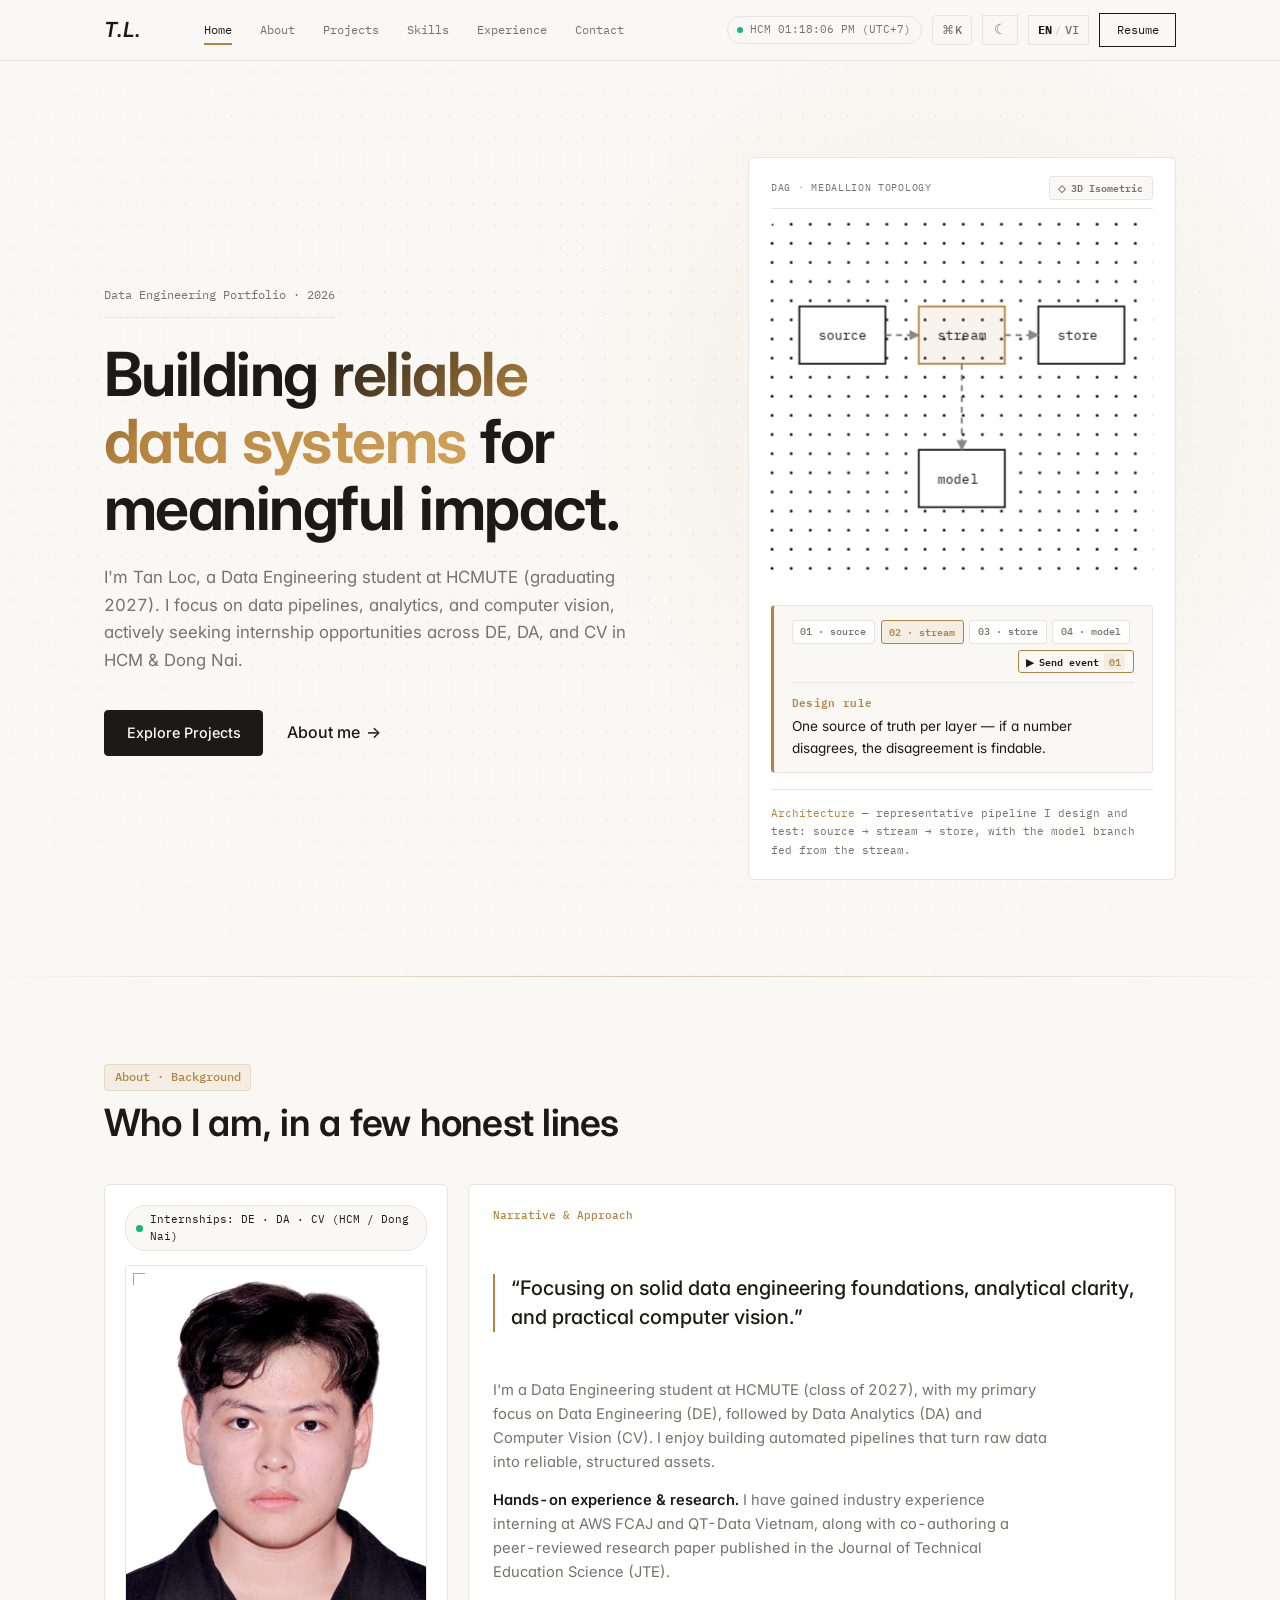
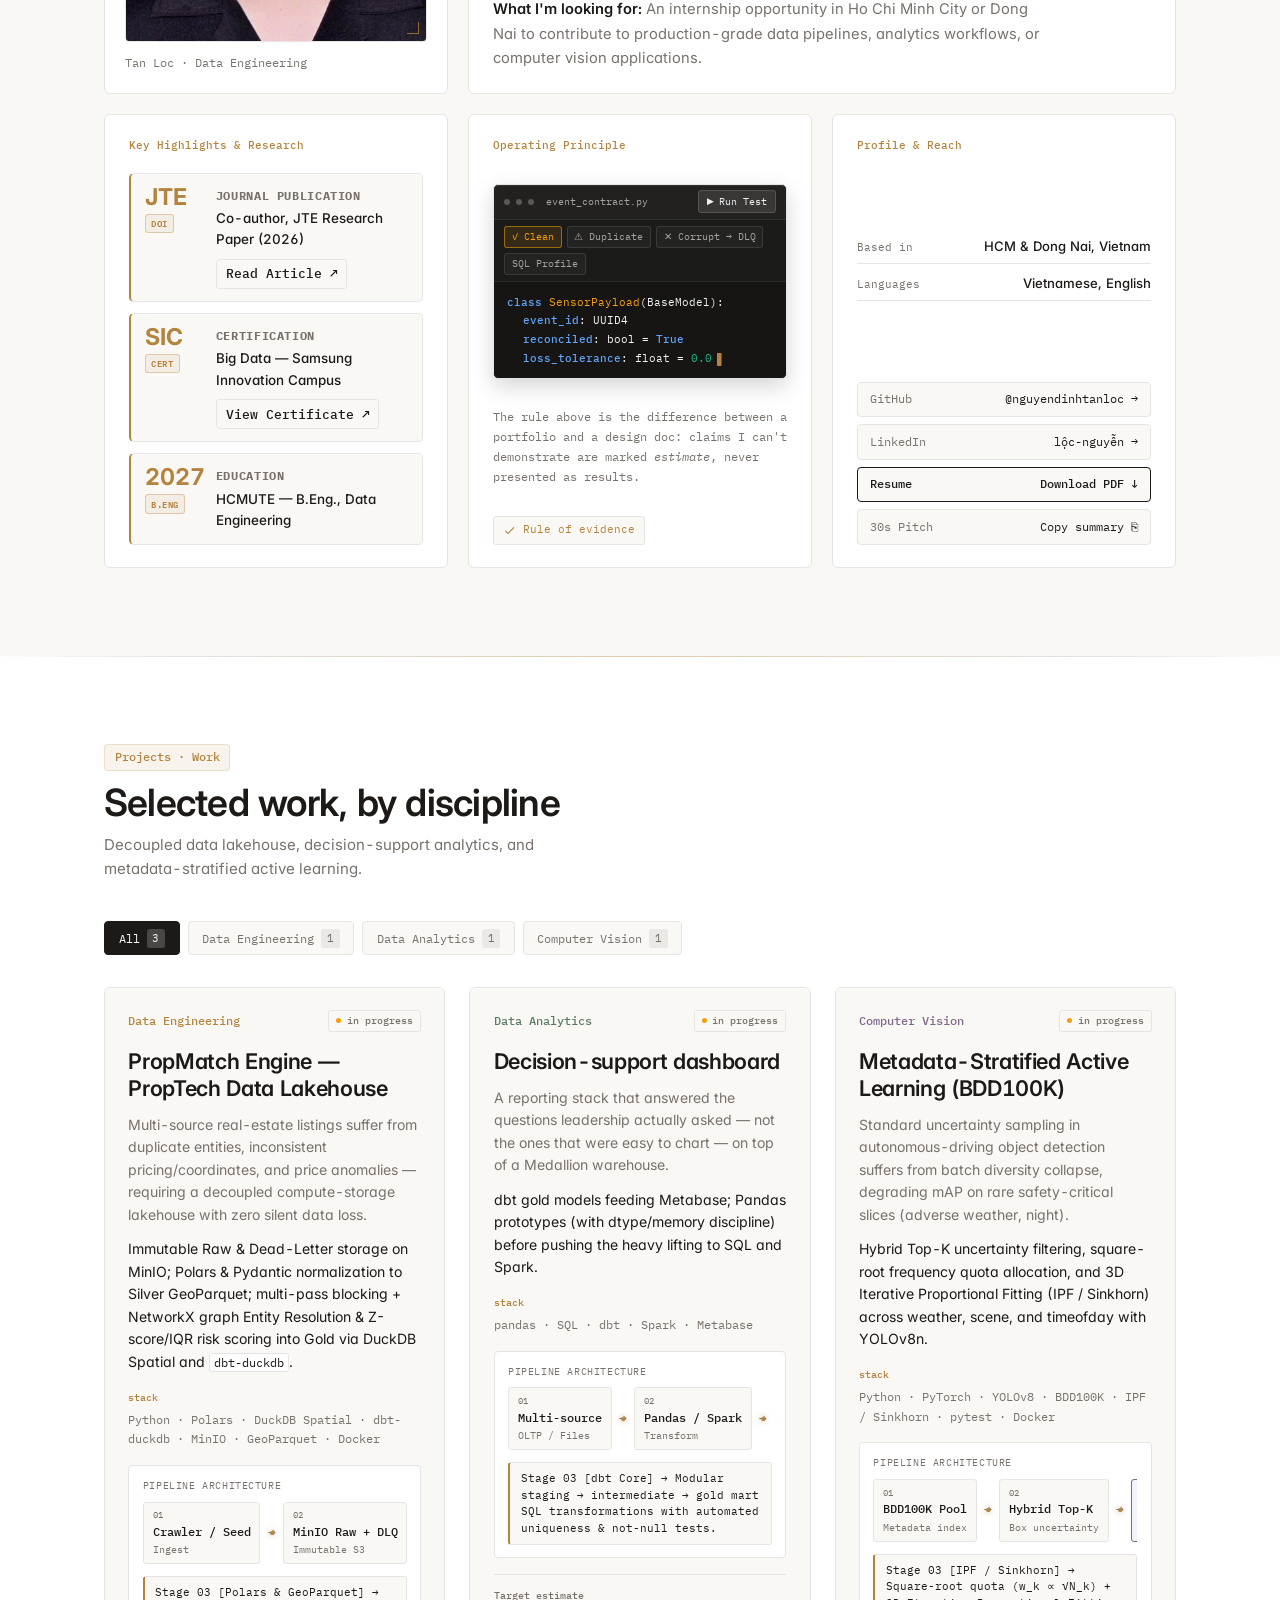
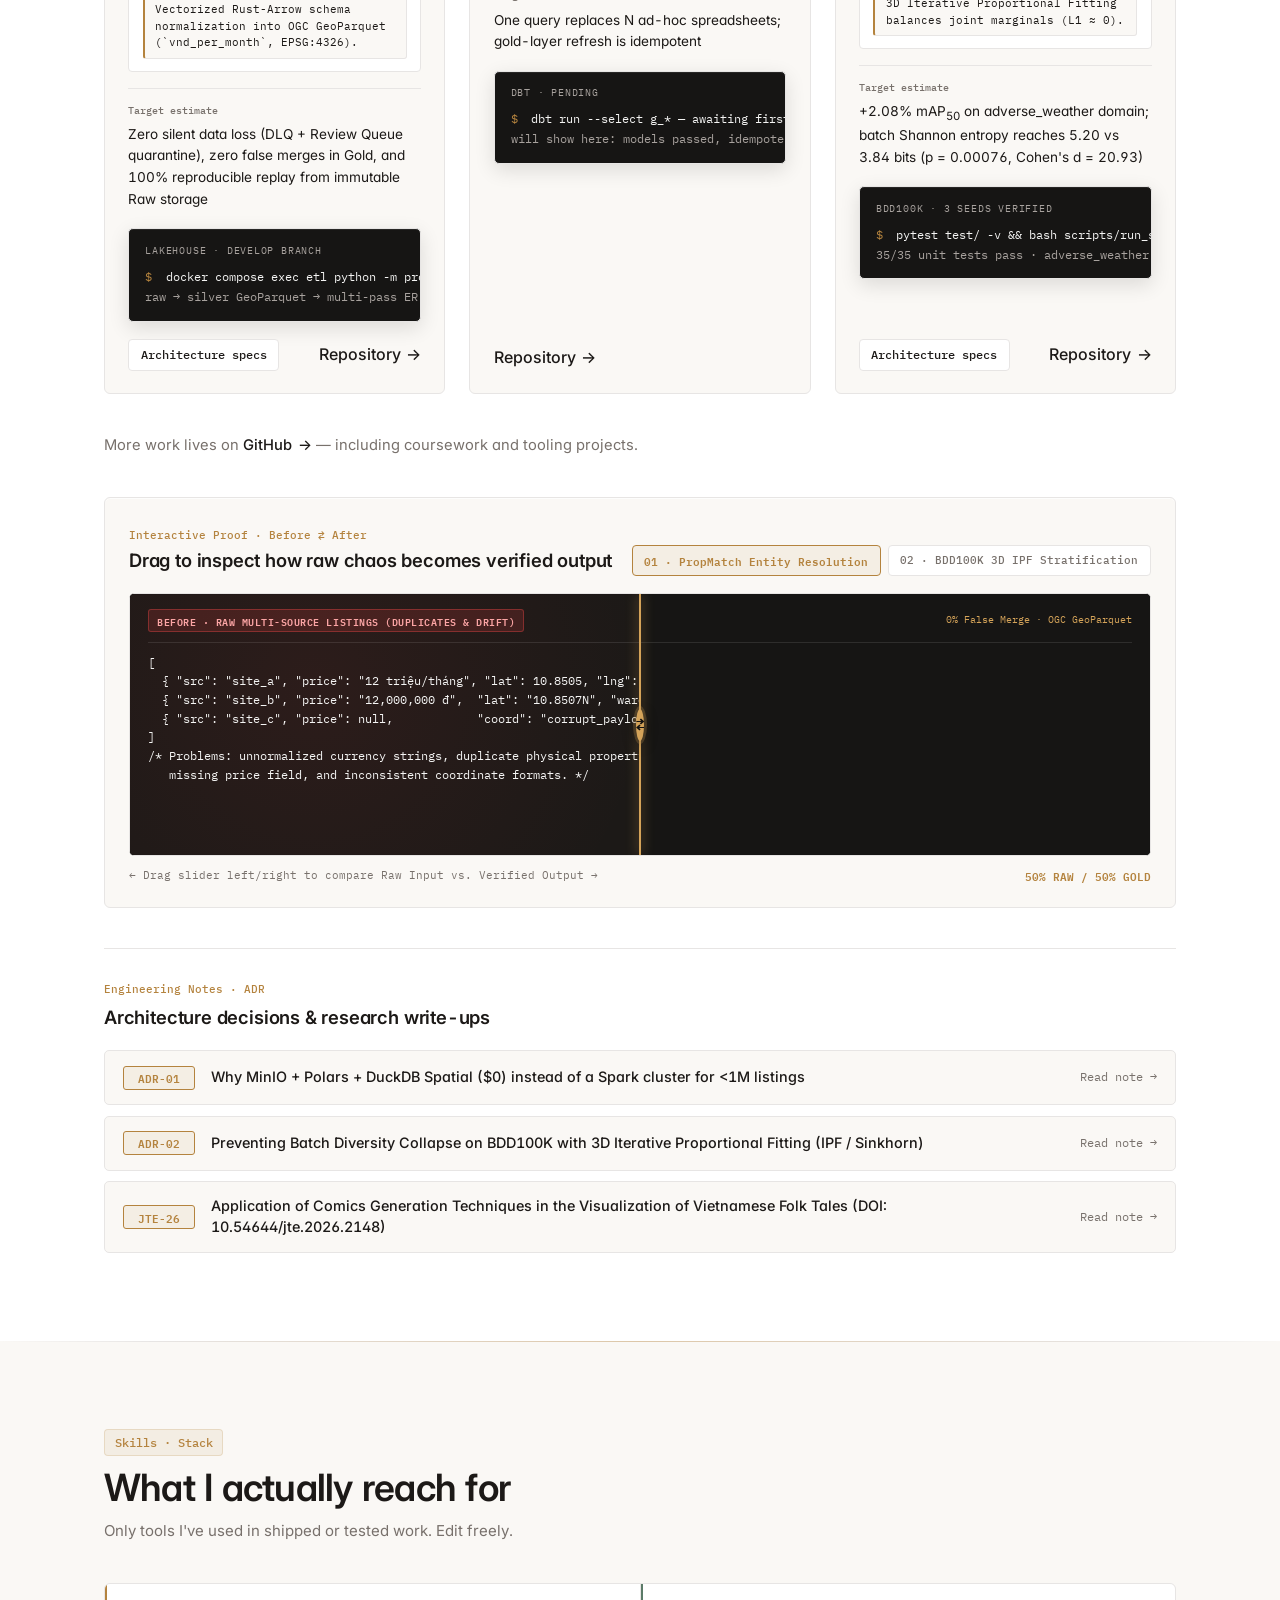
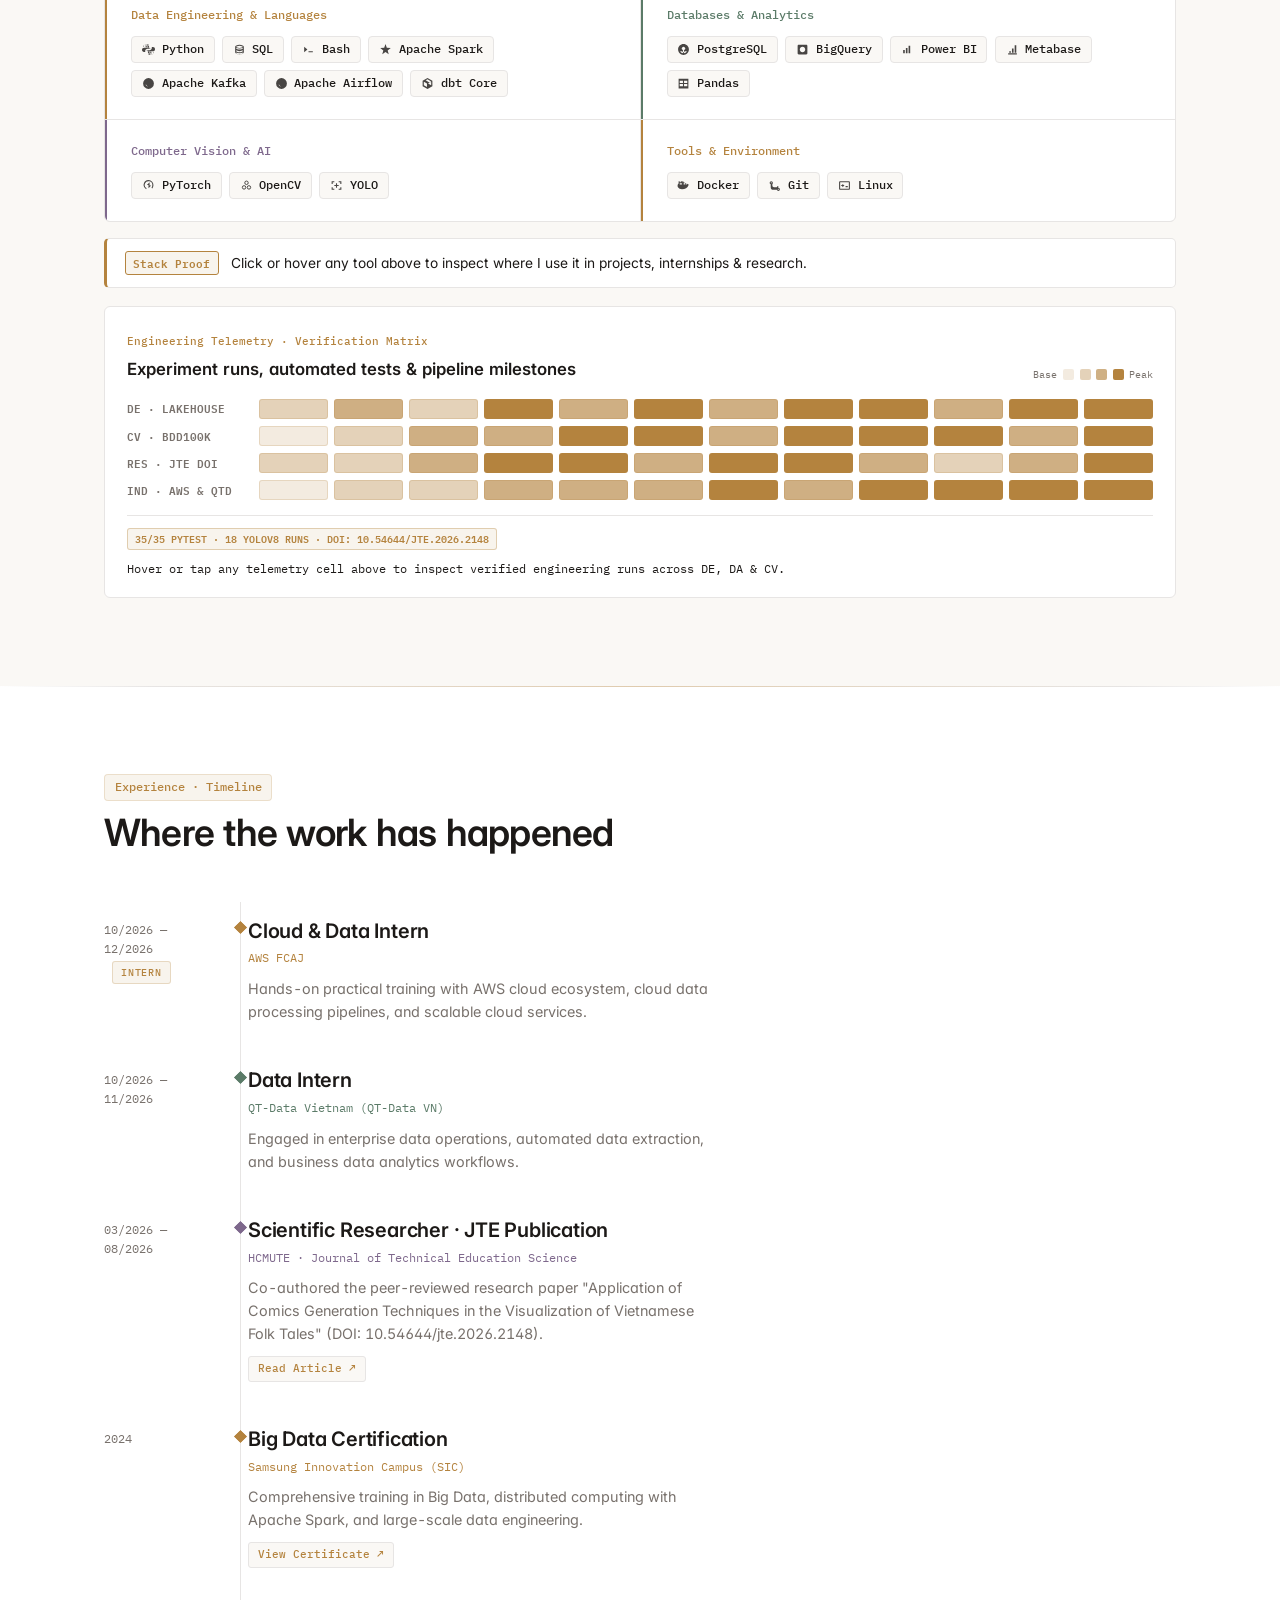
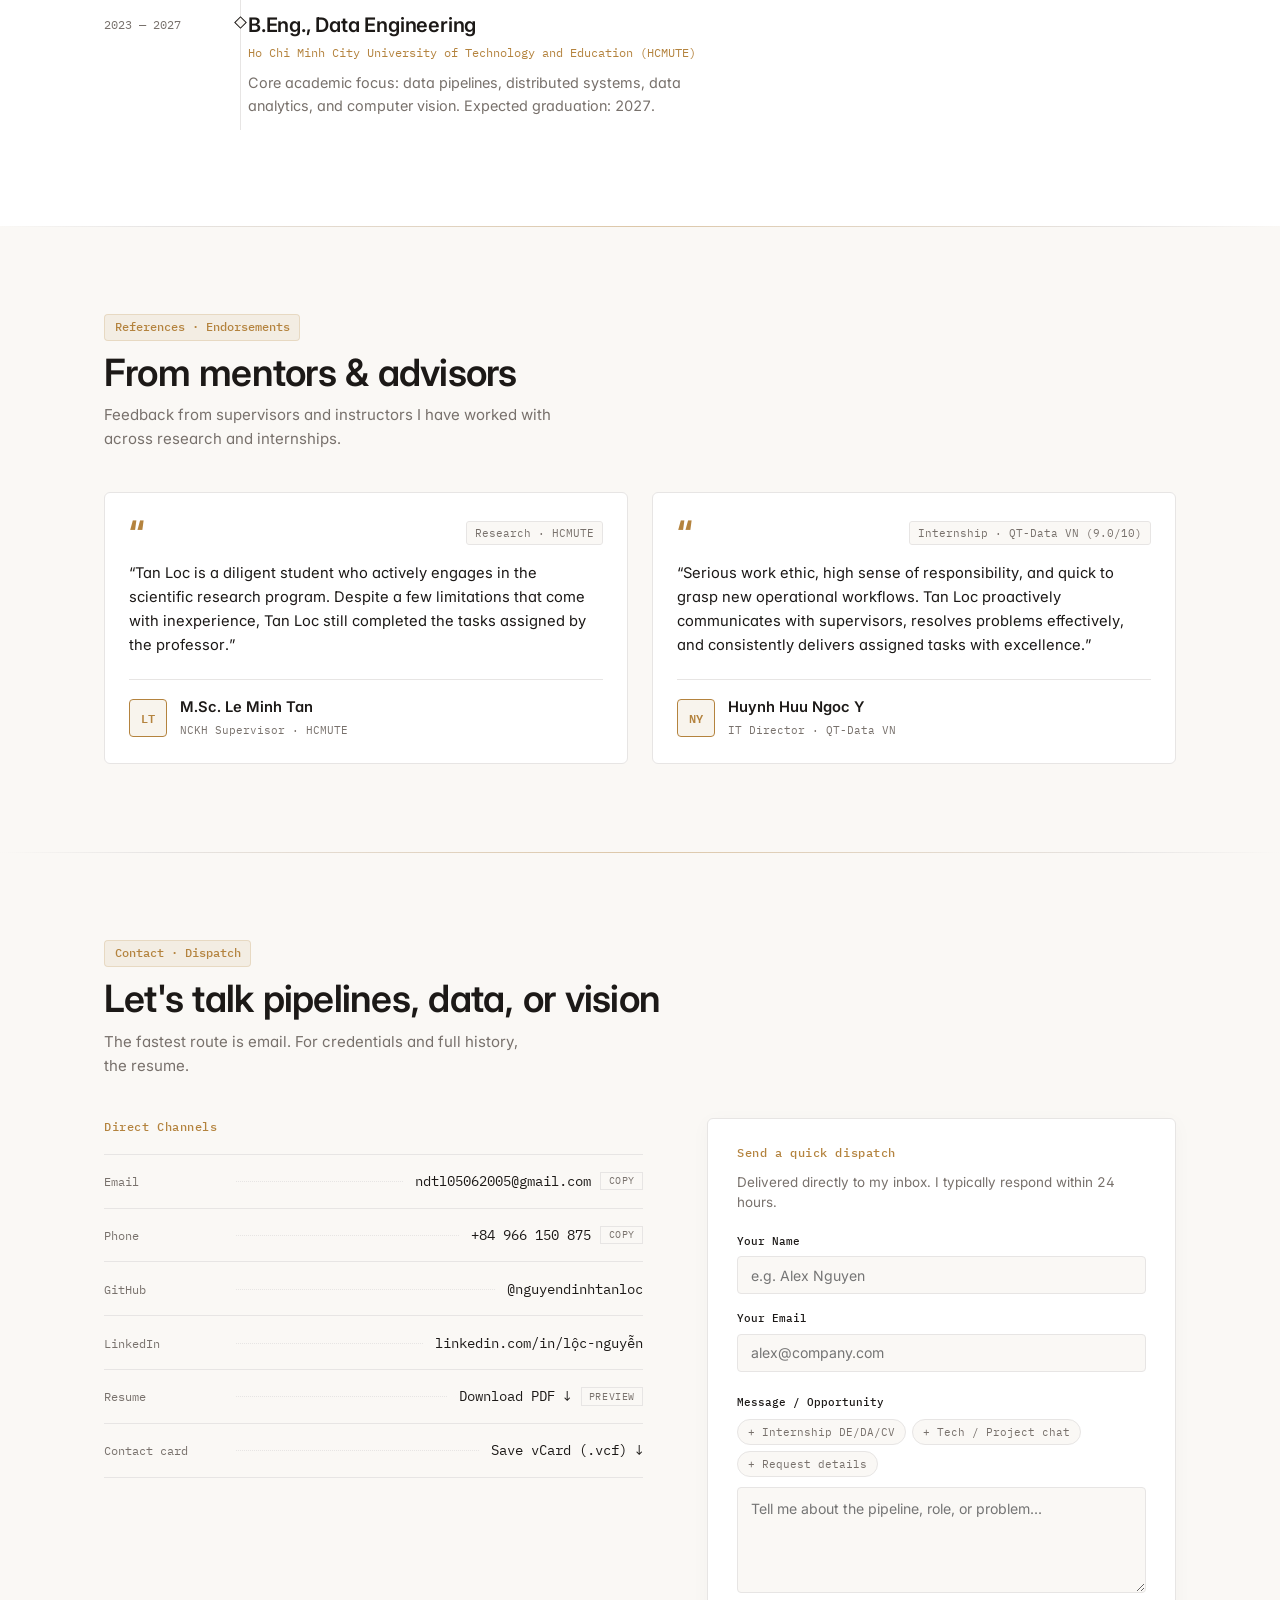
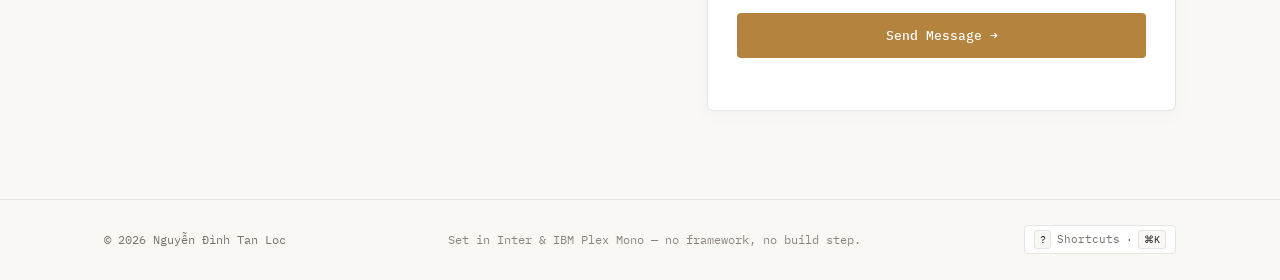
==== commit cbff3a5f: "fix(i18n): localize supervisor names without diacritics in English mode" ====
--- a/index.html
+++ b/index.html
@@ -1244,10 +1244,10 @@
   </div>
 
   <script src="js/i18n.js?v=13" defer></script>
-  <script src="js/endorsements.js?v=13" defer></script>
+  <script src="js/endorsements.js?v=15" defer></script>
   <script src="js/theme.js?v=13" defer></script>
   <script src="js/navigation.js?v=13" defer></script>
-  <script src="js/modal.js?v=13" defer></script>
+  <script src="js/modal.js?v=15" defer></script>
   <script src="js/contact-form.js?v=13" defer></script>
   <script src="js/project-filter.js?v=13" defer></script>
   <script src="js/terminal-runner.js?v=13" defer></script>
--- a/styles.css
+++ b/styles.css
@@ -10,8 +10,8 @@
    - css/print.css       : Executive summary print & PDF export stylesheet
    ============================================================ */
 
-@import url("css/variables.css?v=10");
-@import url("css/base.css?v=10");
-@import url("css/components.css?v=10");
-@import url("css/sections.css?v=10");
-@import url("css/print.css?v=10");
+@import url("css/variables.css?v=13");
+@import url("css/base.css?v=13");
+@import url("css/components.css?v=13");
+@import url("css/sections.css?v=13");
+@import url("css/print.css?v=13");
